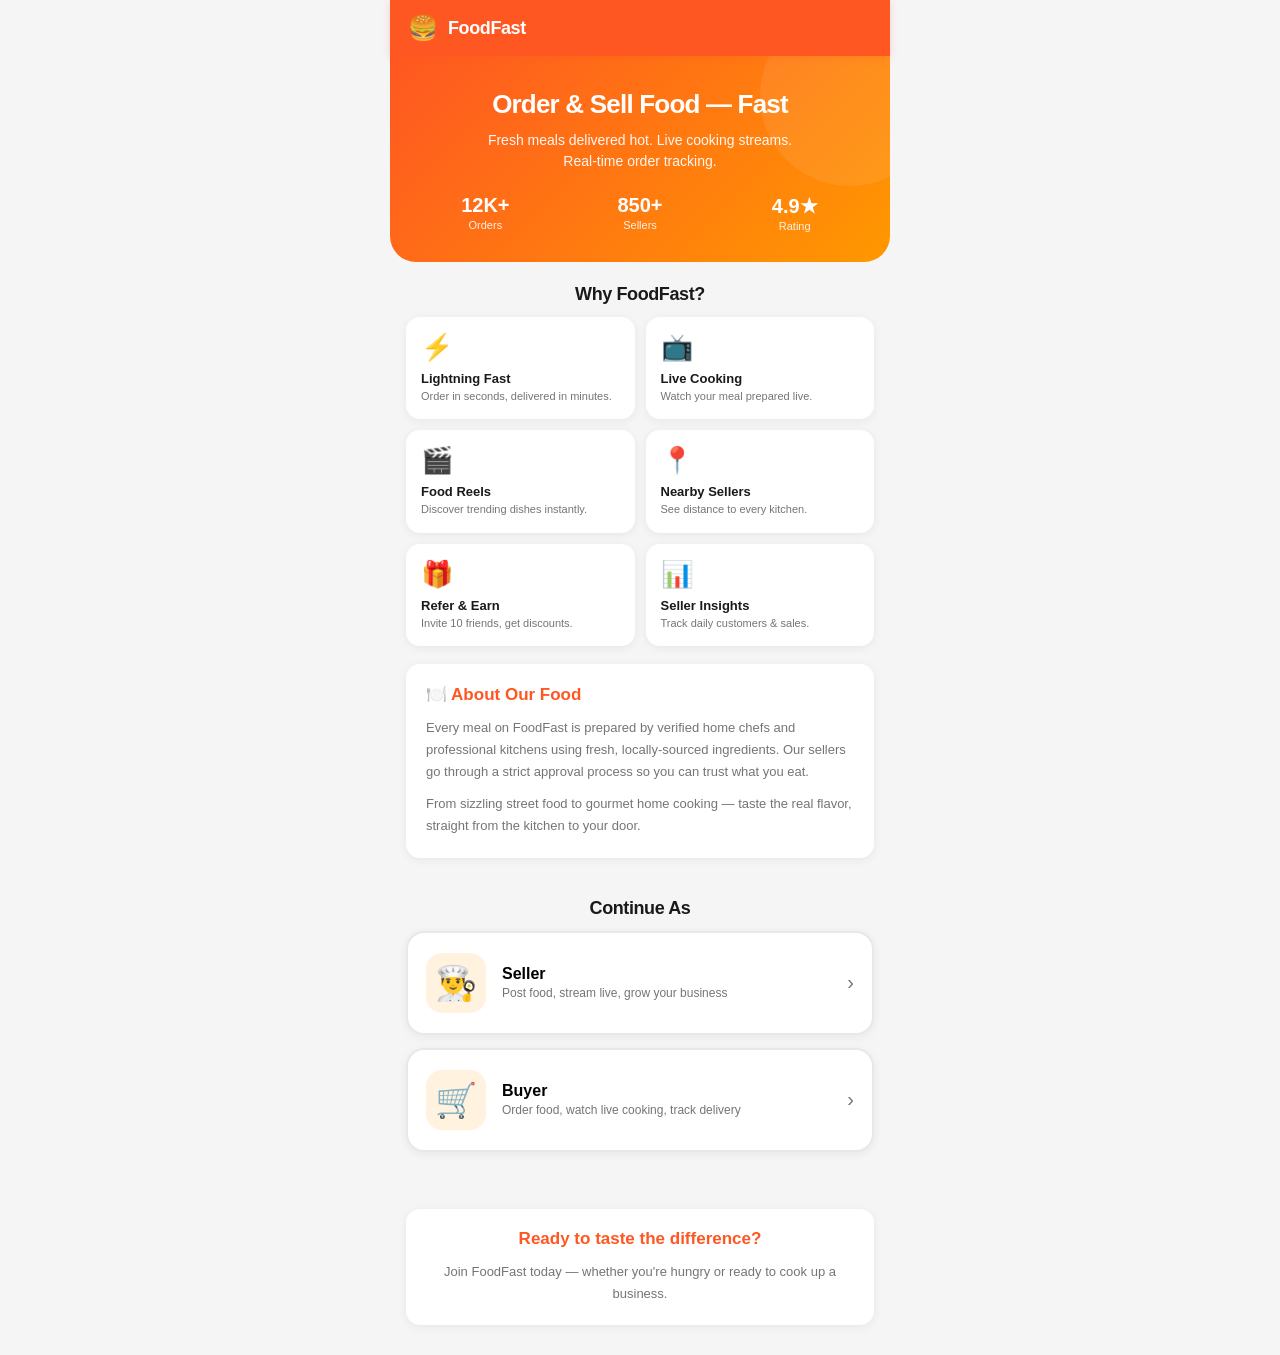
==== Jk.html @ 3c18ad65 "Jk.html" ====
<!DOCTYPE html>
<html lang="en">
<head>
<meta charset="UTF-8">
<meta name="viewport" content="width=device-width, initial-scale=1.0, maximum-scale=1.0, user-scalable=no">
<meta name="theme-color" content="#ff5722">
<title>FoodFast — Order & Sell Food Fast</title>
<style>
  /* ============ RESET & VARS ============ */
  * { margin: 0; padding: 0; box-sizing: border-box; -webkit-tap-highlight-color: transparent; }
  :root {
    --primary: #ff5722;
    --primary-dark: #e64a19;
    --primary-light: #fff3e0;
    --secondary: #ffc107;
    --bg: #f5f5f5;
    --card: #ffffff;
    --text: #1a1a1a;
    --text-light: #757575;
    --border: #e8e8e8;
    --success: #22c55e;
    --danger: #ef4444;
    --warn: #f59e0b;
    --info: #3b82f6;
    --shadow: 0 2px 10px rgba(0,0,0,0.06);
    --shadow-lg: 0 10px 30px rgba(0,0,0,0.12);
    --radius: 14px;
  }
  html, body {
    font-family: -apple-system, BlinkMacSystemFont, 'Segoe UI', Roboto, sans-serif;
    background: var(--bg); color: var(--text);
    min-height: 100vh; overflow-x: hidden;
    -webkit-font-smoothing: antialiased;
  }
  body { padding-bottom: 0; }
  button { font-family: inherit; cursor: pointer; }
  input, textarea, select { font-family: inherit; }
  img { max-width: 100%; display: block; }

  /* ============ APP SHELL ============ */
  .app {
    max-width: 500px; margin: 0 auto;
    min-height: 100vh; background: var(--bg);
    position: relative; padding-bottom: 84px;
  }
  .app.no-nav { padding-bottom: 0; }

  /* ============ HEADER ============ */
  .header {
    background: var(--primary); color: white;
    padding: 14px 18px;
    position: sticky; top: 0; z-index: 40;
    display: flex; align-items: center; justify-content: space-between;
    box-shadow: 0 2px 8px rgba(255,87,34,0.2);
  }
  .header .logo { display: flex; align-items: center; gap: 10px; }
  .header .logo-icon { font-size: 24px; }
  .header h1 { font-size: 18px; font-weight: 800; letter-spacing: -0.4px; }
  .header .hdr-btn {
    background: rgba(255,255,255,0.18); border: none; color: white;
    padding: 7px 13px; border-radius: 9px; font-size: 12px;
    font-weight: 700; cursor: pointer;
  }
  .header .hdr-btn:active { transform: scale(0.96); }
  .header .back-btn {
    background: rgba(255,255,255,0.18); border: none; color: white;
    width: 34px; height: 34px; border-radius: 9px; font-size: 18px;
    display: flex; align-items: center; justify-content: center;
  }

  /* ============ BOTTOM NAV ============ */
  .bottom-nav {
    position: fixed; bottom: 0; left: 50%; transform: translateX(-50%);
    width: 100%; max-width: 500px;
    background: white; display: flex;
    border-top: 1px solid var(--border);
    box-shadow: 0 -3px 14px rgba(0,0,0,0.05);
    z-index: 100;
    padding-bottom: env(safe-area-inset-bottom, 0);
  }
  .nav-btn {
    flex: 1; padding: 9px 2px 8px;
    background: none; border: none;
    display: flex; flex-direction: column; align-items: center; gap: 3px;
    color: var(--text-light); font-size: 10px; font-weight: 600;
    transition: color 0.2s;
    position: relative;
  }
  .nav-btn .nav-icon { font-size: 21px; transition: transform 0.2s; }
  .nav-btn.active { color: var(--primary); }
  .nav-btn.active .nav-icon { transform: translateY(-1px) scale(1.08); }
  .nav-btn .dot {
    position: absolute; top: 6px; right: 50%; transform: translateX(20px);
    width: 7px; height: 7px; background: var(--danger); border-radius: 50%;
    border: 1.5px solid white;
  }

  /* ============ LANDING ============ */
  .hero {
    background: linear-gradient(135deg, #ff5722 0%, #ff9800 100%);
    color: white; padding: 34px 22px 30px;
    text-align: center;
    border-radius: 0 0 26px 26px;
    position: relative; overflow: hidden;
  }
  .hero::before {
    content: ''; position: absolute; top: -50px; right: -50px;
    width: 180px; height: 180px; background: rgba(255,255,255,0.08);
    border-radius: 50%;
  }
  .hero h2 { font-size: 26px; font-weight: 800; margin-bottom: 10px; line-height: 1.15; letter-spacing: -0.8px; }
  .hero p { font-size: 14px; opacity: 0.95; line-height: 1.5; max-width: 340px; margin: 0 auto; }
  .hero .stats { display: flex; justify-content: space-around; margin-top: 22px; gap: 8px; }
  .hero .stat { flex: 1; }
  .hero .stat .num { font-size: 20px; font-weight: 800; }
  .hero .stat .label { font-size: 11px; opacity: 0.9; margin-top: 2px; }

  .section-head { padding: 22px 18px 12px; font-size: 18px; font-weight: 800; letter-spacing: -0.4px; }
  .section-head.center { text-align: center; }

  .features-grid {
    display: grid; grid-template-columns: 1fr 1fr;
    gap: 11px; padding: 0 16px;
  }
  .feature-card {
    background: var(--card); padding: 15px;
    border-radius: var(--radius); box-shadow: var(--shadow);
  }
  .feature-card .ico { font-size: 26px; margin-bottom: 8px; }
  .feature-card h4 { font-size: 13px; font-weight: 800; margin-bottom: 3px; }
  .feature-card p { font-size: 11px; color: var(--text-light); line-height: 1.4; }

  .about-box {
    background: white; margin: 18px 16px;
    padding: 20px; border-radius: var(--radius);
    box-shadow: var(--shadow);
  }
  .about-box h3 { color: var(--primary); font-size: 17px; margin-bottom: 12px; }
  .about-box p { font-size: 13px; color: var(--text-light); line-height: 1.7; margin-bottom: 10px; }
  .about-box p:last-child { margin-bottom: 0; }

  /* ============ ROLE CHOOSER ============ */
  .role-chooser { padding: 0 16px 26px; }
  .role-btn {
    width: 100%; padding: 20px 18px;
    background: white; border: 2px solid var(--border);
    border-radius: 18px; display: flex; align-items: center; gap: 16px;
    margin-bottom: 13px; cursor: pointer; text-align: left;
    transition: all 0.2s; box-shadow: var(--shadow);
  }
  .role-btn:active { transform: scale(0.98); }
  .role-btn:hover { border-color: var(--primary); }
  .role-btn .role-icon {
    font-size: 34px; width: 60px; height: 60px;
    background: var(--primary-light); border-radius: 16px;
    display: flex; align-items: center; justify-content: center;
    flex-shrink: 0;
  }
  .role-btn .role-text h4 { font-size: 16px; font-weight: 800; margin-bottom: 3px; }
  .role-btn .role-text p { font-size: 12px; color: var(--text-light); }
  .role-btn .arrow { margin-left: auto; color: var(--text-light); font-size: 20px; }

  /* ============ FORMS ============ */
  .form-page { padding: 22px 18px; }
  .form-page h2 { font-size: 22px; font-weight: 800; letter-spacing: -0.5px; margin-bottom: 6px; }
  .form-page .sub { font-size: 13px; color: var(--text-light); margin-bottom: 22px; }

  .field { margin-bottom: 15px; }
  .field label {
    display: block; font-size: 12px; font-weight: 700;
    margin-bottom: 6px; color: var(--text);
    text-transform: uppercase; letter-spacing: 0.3px;
  }
  .field input, .field textarea, .field select {
    width: 100%; padding: 13px 14px;
    border: 1.5px solid var(--border); border-radius: 11px;
    font-size: 14px; background: white; color: var(--text);
    transition: border 0.15s;
  }
  .field input:focus, .field textarea:focus, .field select:focus {
    outline: none; border-color: var(--primary);
  }
  .field textarea { resize: vertical; min-height: 82px; }
  .field small { font-size: 11px; color: var(--text-light); display: block; margin-top: 4px; }

  .btn {
    width: 100%; padding: 14px;
    background: var(--primary); color: white; border: none;
    border-radius: 12px; font-size: 15px; font-weight: 700;
    cursor: pointer; transition: background 0.15s, transform 0.05s;
    display: inline-flex; align-items: center; justify-content: center; gap: 7px;
  }
  .btn:active { transform: scale(0.98); }
  .btn:hover { background: var(--primary-dark); }
  .btn.secondary { background: white; color: var(--primary); border: 2px solid var(--primary); }
  .btn.ghost { background: transparent; color: var(--text-light); border: 1.5px solid var(--border); }
  .btn.danger { background: var(--danger); }
  .btn.success { background: var(--success); }
  .btn.warn { background: var(--warn); color: #1a1a1a; }
  .btn.small { padding: 8px 14px; font-size: 13px; width: auto; }
  .btn.full { width: 100%; }

  .switch-link { text-align: center; margin-top: 18px; font-size: 14px; color: var(--text-light); }
  .switch-link a { color: var(--primary); font-weight: 700; cursor: pointer; text-decoration: none; }

  /* ============ CONTENT AREA ============ */
  .content { padding: 16px; }
  .content.flush { padding: 0; }

  /* ============ CARDS ============ */
  .card {
    background: var(--card); border-radius: var(--radius);
    box-shadow: var(--shadow); margin-bottom: 14px;
    overflow: hidden;
  }
  .card img { width: 100%; max-height: 240px; object-fit: cover; }
  .card .body { padding: 14px; }
  .card h4 { font-size: 15px; font-weight: 700; margin-bottom: 4px; }
  .card .price { color: var(--primary); font-weight: 800; font-size: 16px; }
  .card .desc { font-size: 13px; color: var(--text-light); margin-top: 6px; line-height: 1.45; }
  .card .meta {
    font-size: 12px; color: var(--text-light);
    margin-top: 8px; display: flex; gap: 12px; flex-wrap: wrap;
  }
  .card .actions { display: flex; gap: 8px; margin-top: 12px; flex-wrap: wrap; }

  /* ============ EMPTY STATE ============ */
  .empty { text-align: center; padding: 52px 24px; color: var(--text-light); }
  .empty .ico { font-size: 52px; opacity: 0.35; margin-bottom: 12px; }
  .empty p { font-size: 14px; line-height: 1.5; }

  /* ============ SECTION TITLES ============ */
  .section-title {
    font-size: 15px; font-weight: 800; color: var(--text);
    margin: 20px 4px 12px; display: flex;
    justify-content: space-between; align-items: center;
  }
  .section-title:first-child { margin-top: 4px; }

  /* ============ BADGES ============ */
  .badge {
    display: inline-block; padding: 3px 9px;
    border-radius: 6px; font-size: 10px;
    font-weight: 800; text-transform: uppercase;
    letter-spacing: 0.4px;
  }
  .badge.pending { background: #fef3c7; color: #92400e; }
  .badge.preparing { background: #dbeafe; color: #1e40af; }
  .badge.delivering { background: #e0e7ff; color: #3730a3; }
  .badge.delivered { background: #d1fae5; color: #065f46; }
  .badge.cancelled { background: #fee2e2; color: #991b1b; }
  .badge.live { background: #ef4444; color: white; display: inline-flex; align-items: center; gap: 5px; }
  .badge.warn { background: #fef3c7; color: #92400e; }

  .live-dot {
    width: 6px; height: 6px; border-radius: 50%;
    background: white; animation: pulse 1.2s infinite;
  }
  @keyframes pulse { 0%,100% { opacity: 1; } 50% { opacity: 0.35; } }

  /* ============ STATS GRID (Dashboards) ============ */
  .stats-grid {
    display: grid; grid-template-columns: 1fr 1fr;
    gap: 11px; margin-bottom: 18px;
  }
  .stat-card {
    background: white; border-radius: var(--radius);
    padding: 15px; box-shadow: var(--shadow);
    position: relative; overflow: hidden;
  }
  .stat-card::before {
    content: ''; position: absolute; top: 0; left: 0; right: 0;
    height: 3px; background: var(--primary);
  }
  .stat-card.success::before { background: var(--success); }
  .stat-card.warn::before { background: var(--warn); }
  .stat-card.info::before { background: var(--info); }
  .stat-card .num { font-size: 22px; font-weight: 800; letter-spacing: -0.6px; }
  .stat-card .label { font-size: 11px; color: var(--text-light); margin-top: 3px; font-weight: 600; }

  /* ============ ACCOUNT ============ */
  .profile-head {
    text-align: center; padding: 24px 16px 18px;
    background: white; margin-bottom: 16px;
    border-radius: var(--radius); box-shadow: var(--shadow);
  }
  .avatar {
    width: 88px; height: 88px; border-radius: 50%;
    background: var(--primary); color: white;
    display: flex; align-items: center; justify-content: center;
    font-size: 34px; font-weight: 800;
    margin: 0 auto 12px; overflow: hidden;
    border: 4px solid white; box-shadow: var(--shadow-lg);
  }
  .avatar img { width: 100%; height: 100%; object-fit: cover; }
  .profile-head h3 { font-size: 18px; margin-bottom: 4px; }
  .profile-head p { font-size: 13px; color: var(--text-light); }

  .menu-list {
    background: white; border-radius: var(--radius);
    box-shadow: var(--shadow); overflow: hidden; margin-bottom: 14px;
  }
  .menu-item {
    display: flex; align-items: center; gap: 14px;
    padding: 15px 16px; cursor: pointer;
    border-bottom: 1px solid var(--border);
    transition: background 0.1s;
  }
  .menu-item:last-child { border-bottom: none; }
  .menu-item:active { background: var(--bg); }
  .menu-item .icon { font-size: 21px; width: 26px; text-align: center; }
  .menu-item .label { flex: 1; font-size: 14px; font-weight: 600; }
  .menu-item .sub { font-size: 11px; color: var(--text-light); margin-top: 2px; font-weight: 400; }
  .menu-item .arrow { color: var(--text-light); font-size: 18px; }

  /* ============ MODAL ============ */
  .modal-bg {
    position: fixed; inset: 0; background: rgba(0,0,0,0.5);
    display: none; align-items: flex-end; justify-content: center;
    z-index: 500; padding: 0;
  }
  .modal-bg.open { display: flex; }
  .modal {
    background: white; width: 100%; max-width: 500px;
    border-radius: 22px 22px 0 0;
    padding: 20px 18px calc(20px + env(safe-area-inset-bottom, 0));
    max-height: 90vh; overflow-y: auto;
    animation: slideUp 0.25s cubic-bezier(0.2, 0.9, 0.3, 1);
  }
  @keyframes slideUp { from { transform: translateY(100%); } to { transform: translateY(0); } }
  .modal-head {
    display: flex; justify-content: space-between; align-items: center;
    margin-bottom: 16px; position: sticky; top: -20px;
    background: white; padding: 10px 0; z-index: 2;
  }
  .modal-head h3 { font-size: 17px; font-weight: 800; }
  .modal-close {
    background: var(--bg); border: none; color: var(--text-light);
    width: 34px; height: 34px; border-radius: 50%; font-size: 20px;
    display: flex; align-items: center; justify-content: center;
    line-height: 1;
  }

  /* ============ TOAST ============ */
  .toast {
    position: fixed; bottom: 100px; left: 50%;
    transform: translate(-50%, 100px);
    background: #1a1a1a; color: white;
    padding: 12px 20px; border-radius: 11px;
    font-size: 14px; font-weight: 600; z-index: 9999;
    opacity: 0; transition: all 0.3s cubic-bezier(0.2, 0.9, 0.3, 1);
    pointer-events: none; max-width: 90vw; text-align: center;
    box-shadow: var(--shadow-lg);
  }
  .toast.show { transform: translate(-50%, 0); opacity: 1; }
  .toast.success { background: var(--success); }
  .toast.danger { background: var(--danger); }
  .toast.warn { background: var(--warn); color: #1a1a1a; }

  /* ============ LIVE STREAM BOX ============ */
  .stream-box {
    background: #111; color: white;
    border-radius: var(--radius); overflow: hidden;
    aspect-ratio: 16 / 9;
    display: flex; align-items: center; justify-content: center;
    position: relative; margin-bottom: 14px;
  }
  .stream-box .live-tag { position: absolute; top: 12px; left: 12px; }
  .stream-box .placeholder { text-align: center; padding: 20px; }
  .stream-box .placeholder .ico { font-size: 42px; margin-bottom: 8px; opacity: 0.7; }
  .stream-box .placeholder p { font-size: 14px; opacity: 0.9; }

  /* ============ VIDEO ============ */
  .video-box {
    width: 100%; max-height: 320px; background: #000;
    border-radius: 10px; display: block;
  }

  /* ============ PROGRESS BAR ============ */
  .progress-labels {
    display: flex; justify-content: space-between;
    font-size: 10px; color: var(--text-light);
    margin-bottom: 6px; font-weight: 600;
  }
  .progress-track {
    height: 8px; background: var(--border);
    border-radius: 4px; overflow: hidden;
  }
  .progress-fill {
    height: 100%; background: var(--primary);
    transition: width 0.4s; border-radius: 4px;
  }

  /* ============ TAB FILTERS ============ */
  .tabs {
    display: flex; gap: 6px; padding: 0 4px 12px;
    overflow-x: auto; scrollbar-width: none;
  }
  .tabs::-webkit-scrollbar { display: none; }
  .tab {
    padding: 8px 14px; border-radius: 20px;
    background: white; border: 1.5px solid var(--border);
    font-size: 13px; font-weight: 700; white-space: nowrap;
    color: var(--text-light); cursor: pointer; flex-shrink: 0;
  }
  .tab.active { background: var(--primary); color: white; border-color: var(--primary); }

  /* ============ BANNER ============ */
  .banner {
    padding: 12px 16px; border-radius: 10px;
    font-size: 13px; margin-bottom: 14px;
    display: flex; gap: 10px; align-items: flex-start;
  }
  .banner.warn { background: #fef3c7; color: #92400e; }
  .banner.danger { background: #fee2e2; color: #991b1b; }
  .banner.info { background: #dbeafe; color: #1e40af; }

  /* ============ SMALL HELPERS ============ */
  .row { display: flex; gap: 10px; }
  .row > * { flex: 1; }
  .muted { color: var(--text-light); }
  .text-sm { font-size: 12px; }
  .mt-1 { margin-top: 8px; }
  .mt-2 { margin-top: 16px; }
  .mb-2 { margin-bottom: 16px; }
  .divider { height: 1px; background: var(--border); margin: 16px 0; }
  .hidden { display: none !important; }

  /* ============ SELLER PENDING ============ */
  .pending-box {
    background: white; border-radius: var(--radius);
    padding: 26px 20px; text-align: center;
    box-shadow: var(--shadow);
  }
  .pending-box .big-ico { font-size: 64px; margin-bottom: 12px; }
  .pending-box h3 { font-size: 19px; margin-bottom: 10px; }
  .pending-box p { font-size: 14px; color: var(--text-light); line-height: 1.6; margin-bottom: 16px; }
  .pending-info {
    text-align: left; background: var(--bg);
    padding: 14px; border-radius: 10px;
    font-size: 13px; line-height: 1.9;
  }
  .pending-info b { color: var(--text); }

  /* ============ DISTANCE PILL ============ */
  .distance-pill {
    display: inline-flex; align-items: center; gap: 4px;
    background: var(--primary-light); color: var(--primary);
    padding: 3px 9px; border-radius: 8px;
    font-size: 11px; font-weight: 700;
  }

  /* ============ REFERRAL BOX ============ */
  .referral-code {
    font-size: 26px; font-weight: 800;
    letter-spacing: 3px; background: var(--primary-light);
    color: var(--primary); padding: 14px;
    border-radius: 12px; margin: 14px 0;
    text-align: center;
  }
  .referral-track {
    height: 8px; background: var(--border);
    border-radius: 4px; overflow: hidden; margin-top: 8px;
  }
  .referral-fill {
    height: 100%; background: var(--primary);
    transition: width 0.4s; border-radius: 4px;
  }

  /* ============ MEDIA QUERIES ============ */
  @media (max-width: 380px) {
    .features-grid { grid-template-columns: 1fr; }
    .hero h2 { font-size: 22px; }
  }
</style>
</head>
<body>
<div id="root"></div>
<div class="toast" id="toast"></div>

<script>
/* ============================================================
   FoodFast — Customer (Buyer) & Seller App
   Shares localStorage with admin.html (foodfast_db_v1)
   ============================================================ */

const DB_KEY = 'foodfast_db_v1';
const ADMIN_KEY = 'foodfast_admin_v1';

/* ---------- Storage ---------- */
const DB = {
  data: null,
  load() {
    try { this.data = JSON.parse(localStorage.getItem(DB_KEY)) || null; } catch(e) { this.data = null; }
    if (!this.data) {
      this.data = { users: [], posts: [], reels: [], streams: [], orders: [], session: null };
    }
    ['users','posts','reels','streams','orders'].forEach(k => { if (!Array.isArray(this.data[k])) this.data[k] = []; });
    return this.data;
  },
  save() { localStorage.setItem(DB_KEY, JSON.stringify(this.data)); },
  uid() { return Date.now().toString(36) + Math.random().toString(36).slice(2,8); }
};

const AdminStore = {
  data: null,
  load() {
    try { this.data = JSON.parse(localStorage.getItem(ADMIN_KEY)) || null; } catch(e) { this.data = null; }
    if (!this.data) this.data = { messages: [], warnings: [], blockedUsers: [], moderationLog: [] };
    ['messages','warnings','blockedUsers','moderationLog'].forEach(k => { if (!Array.isArray(this.data[k])) this.data[k] = []; });
    return this.data;
  },
  save() { localStorage.setItem(ADMIN_KEY, JSON.stringify(this.data)); }
};

DB.load();
AdminStore.load();

/* ---------- Helpers ---------- */
const $ = (s, el=document) => el.querySelector(s);
const $$ = (s, el=document) => [...el.querySelectorAll(s)];
const esc = (s) => String(s ?? '').replace(/[&<>"']/g, c => ({'&':'&amp;','<':'&lt;','>':'&gt;','"':'&quot;',"'":'&#39;'}[c]));

function toast(msg, type='') {
  const t = $('#toast');
  t.textContent = msg;
  t.className = 'toast show ' + type;
  clearTimeout(t._t);
  t._t = setTimeout(() => t.classList.remove('show'), 2400);
}

function genReferralCode(name='') {
  const base = (name || 'USER').replace(/[^a-zA-Z]/g,'').slice(0,4).toUpperCase() || 'USER';
  return base + Math.random().toString(36).slice(2,6).toUpperCase();
}

// Haversine distance (km)
function distanceKm(lat1, lng1, lat2, lng2) {
  const R = 6371;
  const dLat = (lat2-lat1) * Math.PI / 180;
  const dLng = (lng2-lng1) * Math.PI / 180;
  const a = Math.sin(dLat/2)**2 +
            Math.cos(lat1*Math.PI/180) * Math.cos(lat2*Math.PI/180) *
            Math.sin(dLng/2)**2;
  return R * 2 * Math.atan2(Math.sqrt(a), Math.sqrt(1-a));
}

function getCurrentUser() {
  if (!DB.data.session) return null;
  return DB.data.users.find(u => u.id === DB.data.session.userId) || null;
}
function userById(id) { return DB.data.users.find(u => u.id === id); }
function isUserBlocked(userId) { return AdminStore.data.blockedUsers.some(b => b.userId === userId); }
function getUserWarnings(userId) { return AdminStore.data.warnings.filter(w => w.userId === userId); }
function getUserMessages(userId) {
  return AdminStore.data.messages.filter(m => m.fromUserId === userId || (m.fromUserId === 'ADMIN' && m.toUserId === userId));
}

/* ---------- App State ---------- */
const state = {
  view: 'landing',
  authRole: null,     // 'buyer' | 'seller'
  authMode: 'login',  // 'login' | 'signup'
  sellerTab: 'home',
  buyerTab: 'home',
  orderFilter: 'all',
  msgFilter: 'all',
  _locDraft: { lat: null, lng: null }
};

/* ---------- Router ---------- */
function go(view, patch = {}) {
  state.view = view;
  Object.assign(state, patch);
  window.scrollTo(0, 0);
  render();
}

/* ---------- Render ---------- */
function render() {
  const root = $('#root');
  const blocked = DB.data.session ? isUserBlocked(DB.data.session.userId) : false;

  if (blocked) { root.innerHTML = renderBlockedScreen(); return; }

  switch (state.view) {
    case 'landing':    root.innerHTML = renderLanding(); break;
    case 'auth':       root.innerHTML = renderAuth(); break;
    case 'sellerApp':  root.innerHTML = renderSellerApp(); break;
    case 'buyerApp':   root.innerHTML = renderBuyerApp(); break;
    default:           root.innerHTML = renderLanding();
  }
}

/* ============================================================
   BLOCKED SCREEN
   ============================================================ */
function renderBlockedScreen() {
  const me = getCurrentUser();
  const block = AdminStore.data.blockedUsers.find(b => b.userId === me?.id);
  return `
    <div class="app no-nav">
      <div class="header">
        <div class="logo"><span class="logo-icon">🚫</span><h1>Account Blocked</h1></div>
      </div>
      <div class="content">
        <div class="pending-box">
          <div class="big-ico">🚫</div>
          <h3>Your account has been blocked</h3>
          <p>An administrator has restricted access to your FoodFast account.</p>
          <div class="pending-info">
            <b>Reason:</b> ${esc(block?.reason || 'Policy violation')}<br>
            <b>Date:</b> ${new Date(block?.blockedAt || Date.now()).toLocaleString()}
          </div>
          <p class="mt-2" style="font-size:13px;">If you believe this is a mistake, please contact support via email.</p>
          <button class="btn ghost mt-2" onclick="logout()">Sign Out</button>
        </div>
      </div>
    </div>`;
}

/* ============================================================
   LANDING
   ============================================================ */
function renderLanding() {
  return `
  <div class="app no-nav">
    <div class="header">
      <div class="logo"><span class="logo-icon">🍔</span><h1>FoodFast</h1></div>
    </div>

    <div class="hero">
      <h2>Order & Sell Food — Fast</h2>
      <p>Fresh meals delivered hot. Live cooking streams. Real-time order tracking.</p>
      <div class="stats">
        <div class="stat"><div class="num">12K+</div><div class="label">Orders</div></div>
        <div class="stat"><div class="num">850+</div><div class="label">Sellers</div></div>
        <div class="stat"><div class="num">4.9★</div><div class="label">Rating</div></div>
      </div>
    </div>

    <div class="section-head center">Why FoodFast?</div>
    <div class="features-grid">
      <div class="feature-card"><div class="ico">⚡</div><h4>Lightning Fast</h4><p>Order in seconds, delivered in minutes.</p></div>
      <div class="feature-card"><div class="ico">📺</div><h4>Live Cooking</h4><p>Watch your meal prepared live.</p></div>
      <div class="feature-card"><div class="ico">🎬</div><h4>Food Reels</h4><p>Discover trending dishes instantly.</p></div>
      <div class="feature-card"><div class="ico">📍</div><h4>Nearby Sellers</h4><p>See distance to every kitchen.</p></div>
      <div class="feature-card"><div class="ico">🎁</div><h4>Refer & Earn</h4><p>Invite 10 friends, get discounts.</p></div>
      <div class="feature-card"><div class="ico">📊</div><h4>Seller Insights</h4><p>Track daily customers & sales.</p></div>
    </div>

    <div class="about-box">
      <h3>🍽️ About Our Food</h3>
      <p>Every meal on FoodFast is prepared by verified home chefs and professional kitchens using fresh, locally-sourced ingredients. Our sellers go through a strict approval process so you can trust what you eat.</p>
      <p>From sizzling street food to gourmet home cooking — taste the real flavor, straight from the kitchen to your door.</p>
    </div>

    <div class="section-head center">Continue As</div>
    <div class="role-chooser">
      <button class="role-btn" onclick="go('auth', {authRole:'seller', authMode:'login'})">
        <div class="role-icon">👨‍🍳</div>
        <div class="role-text">
          <h4>Seller</h4>
          <p>Post food, stream live, grow your business</p>
        </div>
        <span class="arrow">›</span>
      </button>
      <button class="role-btn" onclick="go('auth', {authRole:'buyer', authMode:'login'})">
        <div class="role-icon">🛒</div>
        <div class="role-text">
          <h4>Buyer</h4>
          <p>Order food, watch live cooking, track delivery</p>
        </div>
        <span class="arrow">›</span>
      </button>
    </div>

    <div class="about-box" style="margin-bottom:30px;">
      <h3 style="text-align:center;">Ready to taste the difference?</h3>
      <p style="text-align:center;">Join FoodFast today — whether you're hungry or ready to cook up a business.</p>
    </div>
  </div>`;
}

/* ============================================================
   AUTH (Login / Signup)
   ============================================================ */
function renderAuth() {
  const isSeller = state.authRole === 'seller';
  const isSignup = state.authMode === 'signup';
  return `
  <div class="app no-nav">
    <div class="header">
      <button class="back-btn" onclick="go('landing')">←</button>
      <h1>${isSeller ? '👨‍🍳 Seller' : '🛒 Buyer'}</h1>
      <span style="width:34px;"></span>
    </div>
    <div class="form-page">
      <h2>${isSignup ? 'Create Account' : 'Welcome Back'}</h2>
      <p class="sub">${isSignup ? `Sign up as a ${isSeller ? 'seller' : 'buyer'} to continue` : `Log in to your ${isSeller ? 'seller' : 'buyer'} account`}</p>

      <form id="authForm" onsubmit="handleAuth(event)">
        ${isSignup ? `
          <div class="field"><label>Full Name</label><input required name="name" placeholder="e.g. Joames Londu" autocomplete="name"></div>
          <div class="field"><label>Email</label><input required type="email" name="email" placeholder="you@example.com" autocomplete="email"></div>
          <div class="field"><label>Phone</label><input required name="phone" placeholder="+255 7XX XXX XXX" autocomplete="tel"></div>
          <div class="field"><label>Address</label><input required name="address" placeholder="Street, City"></div>
          ${isSeller ? `
            <div class="field"><label>Business Name</label><input required name="businessName" placeholder="e.g. Mama's Kitchen"></div>
            <div class="field"><label>Business Type</label>
              <select name="businessType">
                <option>Home Kitchen</option>
                <option>Restaurant</option>
                <option>Food Truck</option>
                <option>Bakery</option>
                <option>Catering</option>
              </select>
            </div>
            <div class="field"><label>Short Bio</label><textarea name="bio" placeholder="Tell buyers about your food..."></textarea></div>
          ` : ''}
          <div class="field">
            <label>Password</label>
            <input required type="password" name="password" minlength="4" placeholder="At least 4 characters" autocomplete="new-password">
          </div>
          <div class="field">
            <label>Your Location</label>
            <button type="button" class="btn secondary small full" onclick="detectLocation()">📍 Use My Current Location</button>
            <input type="hidden" name="lat" id="latField">
            <input type="hidden" name="lng" id="lngField">
            <small id="locStatus">Tap to allow location access (optional — buyers use this to see distance).</small>
          </div>
          <div class="field">
            <label>Referral Code (optional)</label>
            <input name="referral" placeholder="Enter a friend's code" autocomplete="off">
          </div>
        ` : `
          <div class="field"><label>Email</label><input required type="email" name="email" placeholder="you@example.com" autocomplete="email"></div>
          <div class="field"><label>Password</label><input required type="password" name="password" placeholder="Your password" autocomplete="current-password"></div>
        `}
        <button type="submit" class="btn full">${isSignup ? 'Create Account' : 'Log In'}</button>
      </form>

      <div class="switch-link">
        ${isSignup ? 'Already have an account?' : "Don't have an account?"}
        <a onclick="go('auth', {authRole:'${state.authRole}', authMode:'${isSignup ? 'login' : 'signup'}'})">
          ${isSignup ? 'Log in' : 'Sign up'}
        </a>
      </div>
    </div>
  </div>`;
}

function detectLocation() {
  if (!navigator.geolocation) { toast('Geolocation not supported', 'warn'); return; }
  toast('Detecting location...');
  navigator.geolocation.getCurrentPosition(
    pos => {
      $('#latField').value = pos.coords.latitude.toFixed(6);
      $('#lngField').value = pos.coords.longitude.toFixed(6);
      $('#locStatus').textContent = `✓ Location set (${pos.coords.latitude.toFixed(4)}, ${pos.coords.longitude.toFixed(4)})`;
      toast('Location captured ✓', 'success');
    },
    err => toast('Could not get location: ' + err.message, 'danger'),
    { enableHighAccuracy: true, timeout: 10000 }
  );
}

function handleAuth(e) {
  e.preventDefault();
  const fd = new FormData(e.target);
  const isSeller = state.authRole === 'seller';
  const isSignup = state.authMode === 'signup';

  if (isSignup) {
    const email = (fd.get('email') || '').trim().toLowerCase();
    if (DB.data.users.some(u => u.email.toLowerCase() === email)) {
      toast('Email already registered', 'warn'); return;
    }
    const user = {
      id: DB.uid(),
      role: state.authRole,
      name: fd.get('name').trim(),
      email,
      phone: fd.get('phone').trim(),
      address: fd.get('address').trim(),
      password: fd.get('password'),
      lat: parseFloat(fd.get('lat')) || null,
      lng: parseFloat(fd.get('lng')) || null,
      avatar: null,
      referralCode: genReferralCode(fd.get('name')),
      referredBy: (fd.get('referral') || '').trim().toUpperCase() || null,
      invited: [],
      discount: 0,
      approved: isSeller ? false : true,
      businessName: isSeller ? fd.get('businessName').trim() : null,
      businessType: isSeller ? fd.get('businessType') : null,
      bio: isSeller ? (fd.get('bio') || '').trim() : null,
      createdAt: Date.now()
    };
    DB.data.users.push(user);

    // Apply referral credit to inviter
    if (user.referredBy) {
      const inviter = DB.data.users.find(u => u.referralCode === user.referredBy);
      if (inviter) {
        inviter.invited = inviter.invited || [];
        inviter.invited.push(user.id);
        if (inviter.invited.length >= 10) inviter.discount = 10;
      }
    }

    DB.data.session = { userId: user.id, role: user.role };
    DB.save();

    if (isSeller) {
      toast('Account created! Awaiting admin approval.', 'warn');
      go('sellerApp');
    } else {
      toast('Welcome to FoodFast! 🎉', 'success');
      go('buyerApp');
    }
  } else {
    const email = (fd.get('email') || '').trim().toLowerCase();
    const pwd = fd.get('password');
    const user = DB.data.users.find(u =>
      u.email.toLowerCase() === email && u.password === pwd && u.role === state.authRole
    );
    if (!user) { toast('Invalid credentials', 'danger'); return; }
    DB.data.session = { userId: user.id, role: user.role };
    DB.save();
    toast(`Welcome back, ${user.name.split(' ')[0]}!`, 'success');
    go(user.role === 'seller' ? 'sellerApp' : 'buyerApp');
  }
}

function logout() {
  DB.data.session = null; DB.save();
  state.sellerTab = 'home';
  state.buyerTab = 'home';
  go('landing');
}

/* ============================================================
   SELLER APP
   ============================================================ */
function renderSellerApp() {
  const me = getCurrentUser();
  if (!me || me.role !== 'seller') { go('landing'); return ''; }

  if (!me.approved) return renderSellerPending(me);

  const tab = state.sellerTab || 'home';
  let content = '';
  if (tab === 'home')    content = sellerHome(me);
  if (tab === 'post')    content = sellerPost();
  if (tab === 'live')    content = sellerLive(me);
  if (tab === 'reels')   content = sellerReels(me);
  if (tab === 'account') content = sellerAccount(me);

  const warnings = getUserWarnings(me.id);
  const warnBanner = warnings.length ? `
    <div class="banner warn">
      ⚠️ <div><b>You have ${warnings.length} warning(s) from admin.</b> Please review your content to avoid being blocked.</div>
    </div>` : '';

  return `
  <div class="app">
    <div class="header">
      <div class="logo"><span class="logo-icon">👨‍🍳</span><h1>${esc((me.businessName || me.name).slice(0,18))}</h1></div>
      <button class="hdr-btn" onclick="logout()">Logout</button>
    </div>
    <div class="content">
      ${warnBanner}
      ${content}
    </div>
    ${renderSellerNav(tab)}
  </div>`;
}

function renderSellerPending(me) {
  return `
  <div class="app no-nav">
    <div class="header">
      <div class="logo"><span class="logo-icon">⏳</span><h1>Approval Pending</h1></div>
      <button class="hdr-btn" onclick="logout()">Logout</button>
    </div>
    <div class="content">
      <div class="pending-box">
        <div class="big-ico">⏳</div>
        <h3>Your account is under review</h3>
        <p>Thanks <b>${esc(me.name)}</b>! Our admin is reviewing your business details. You'll be able to start selling once approved.</p>
        <div class="pending-info">
          <b>Business:</b> ${esc(me.businessName || '-')}<br>
          <b>Type:</b> ${esc(me.businessType || '-')}<br>
          <b>Email:</b> ${esc(me.email)}<br>
          <b>Phone:</b> ${esc(me.phone)}<br>
          <b>Address:</b> ${esc(me.address)}
        </div>
        <button class="btn secondary full mt-2" onclick="refreshApproval()">🔄 Check Approval Status</button>
      </div>
    </div>
  </div>`;
}

function refreshApproval() {
  DB.load();
  const me = getCurrentUser();
  if (me && me.approved) { toast('Approved! 🎉', 'success'); render(); }
  else toast('Still pending admin approval...', 'warn');
}

function renderSellerNav(active) {
  const items = [
    { id: 'home',    icon: '🏠', label: 'Home' },
    { id: 'post',    icon: '➕', label: 'Post' },
    { id: 'live',    icon: '📺', label: 'Live' },
    { id: 'reels',   icon: '🎬', label: 'Reels' },
    { id: 'account', icon: '👤', label: 'Account' }
  ];
  return `
    <div class="bottom-nav">
      ${items.map(i => `
        <button class="nav-btn ${active===i.id?'active':''}" onclick="state.sellerTab='${i.id}';render()">
          <span class="nav-icon">${i.icon}</span>
          <span>${i.label}</span>
        </button>
      `).join('')}
    </div>`;
}

function sellerHome(me) {
  const myPosts = DB.data.posts.filter(p => p.sellerId === me.id).sort((a,b)=>b.createdAt-a.createdAt);
  const myOrders = DB.data.orders.filter(o => o.sellerId === me.id);
  const todayStart = new Date().setHours(0,0,0,0);
  const todayCustomers = new Set(myOrders.filter(o => o.createdAt >= todayStart).map(o => o.buyerId)).size;
  const revenue = myOrders.filter(o => o.status === 'delivered').reduce((s,o) => s + o.total, 0);
  const pending = myOrders.filter(o => o.status === 'pending').length;

  return `
    <div class="stats-grid">
      <div class="stat-card"><div class="num">${myOrders.length}</div><div class="label">Total Orders</div></div>
      <div class="stat-card info"><div class="num">${todayCustomers}</div><div class="label">Today's Customers</div></div>
      <div class="stat-card success"><div class="num">$${revenue.toFixed(0)}</div><div class="label">Revenue (delivered)</div></div>
      <div class="stat-card warn"><div class="num">${pending}</div><div class="label">Pending Orders</div></div>
    </div>

    <div class="section-title">
      <span>Your Posts (${myPosts.length})</span>
      <button class="btn small" onclick="state.sellerTab='post';render()">➕ Add New</button>
    </div>

    ${myPosts.length ? myPosts.map(p => `
      <div class="card">
        ${p.image ? `<img src="${p.image}" alt="${esc(p.title)}">` : ''}
        <div class="body">
          <h4>${esc(p.title)}</h4>
          <div class="price">$${p.price.toFixed(2)}</div>
          <div class="desc">${esc(p.desc)}</div>
          <div class="meta"><span>📅 ${new Date(p.createdAt).toLocaleDateString()}</span></div>
          <div class="actions">
            <button class="btn small danger" onclick="deletePost('${p.id}')">Delete</button>
          </div>
        </div>
      </div>
    `).join('') : `
      <div class="empty">
        <div class="ico">🍽️</div>
        <p>No posts yet.<br>Tap "+ Add New" to publish your first dish.</p>
      </div>`}
  `;
}

function sellerPost() {
  return `
    <h2 style="font-size:20px;font-weight:800;margin-bottom:6px;">➕ Post New Order</h2>
    <p class="muted text-sm" style="margin-bottom:18px;">Add a dish so buyers can order it.</p>

    <form id="postForm" onsubmit="handlePost(event)">
      <div class="field"><label>Dish Name</label><input required name="title" placeholder="e.g. Grilled Chicken & Rice"></div>
      <div class="field"><label>Price ($)</label><input required type="number" step="0.01" min="0" name="price" placeholder="12.50"></div>
      <div class="field"><label>Description</label><textarea required name="desc" placeholder="Describe the dish, ingredients, portions..."></textarea></div>
      <div class="field">
        <label>Picture of the Food</label>
        <input type="file" accept="image/*" name="image" onchange="previewImage(event)">
      </div>
      <div id="imgPreview"></div>
      <button type="submit" class="btn full">Publish Post</button>
    </form>
  `;
}

function previewImage(e) {
  const file = e.target.files[0];
  if (!file) return;
  const reader = new FileReader();
  reader.onload = ev => {
    $('#imgPreview').innerHTML = `<img src="${ev.target.result}" style="width:100%;border-radius:12px;margin-bottom:14px;max-height:280px;object-fit:cover;">`;
    $('#imgPreview').dataset.data = ev.target.result;
  };
  reader.readAsDataURL(file);
}

function handlePost(e) {
  e.preventDefault();
  const me = getCurrentUser();
  const fd = new FormData(e.target);
  const imageData = $('#imgPreview')?.dataset.data || null;
  DB.data.posts.push({
    id: DB.uid(),
    sellerId: me.id,
    title: fd.get('title').trim(),
    desc: fd.get('desc').trim(),
    price: parseFloat(fd.get('price')),
    image: imageData,
    createdAt: Date.now()
  });
  DB.save();
  toast('Post published ✓', 'success');
  state.sellerTab = 'home';
  render();
}

function deletePost(id) {
  if (!confirm('Delete this post?')) return;
  DB.data.posts = DB.data.posts.filter(p => p.id !== id);
  DB.save();
  toast('Deleted', 'success');
  render();
}

function sellerLive(me) {
  const myStream = DB.data.streams.find(s => s.sellerId === me.id && s.active);
  const others = DB.data.streams.filter(s => s.active && s.sellerId !== me.id);

  return `
    <h2 style="font-size:20px;font-weight:800;margin-bottom:6px;">📺 Live Streaming</h2>
    <p class="muted text-sm" style="margin-bottom:18px;">Show buyers your cooking live to build trust.</p>

    ${myStream ? `
      <div class="stream-box">
        <span class="live-tag badge live"><span class="live-dot"></span>LIVE</span>
        <div class="placeholder">
          <div class="ico">📡</div>
          <p><b>${esc(myStream.title)}</b></p>
          <p style="font-size:12px;opacity:0.7;margin-top:6px;">Broadcasting to buyers now</p>
        </div>
      </div>
      <button class="btn danger full" onclick="endStream('${myStream.id}')">⏹ End Stream</button>
    ` : `
      <div class="card"><div class="body">
        <h4 style="margin-bottom:8px;">Start a Live Stream</h4>
        <p class="muted text-sm" style="margin-bottom:14px;">Go live to attract hungry buyers.</p>
        <form onsubmit="startStream(event)">
          <div class="field"><label>Stream Title</label><input required name="title" placeholder="e.g. Cooking Fresh Pilau Live 🔥"></div>
          <button type="submit" class="btn full">🔴 Go Live</button>
        </form>
      </div></div>
    `}

    ${others.length ? `
      <div class="section-title">Other Sellers Live</div>
      ${others.map(s => {
        const seller = userById(s.sellerId);
        return `<div class="card"><div class="body">
          <span class="badge live"><span class="live-dot"></span>LIVE</span>
          <h4 style="margin-top:8px;">${esc(s.title)}</h4>
          <div class="meta">by ${esc(seller?.businessName || seller?.name || 'Seller')}</div>
        </div></div>`;
      }).join('')}
    ` : ''}
  `;
}

function startStream(e) {
  e.preventDefault();
  const me = getCurrentUser();
  const fd = new FormData(e.target);
  DB.data.streams.forEach(s => { if (s.sellerId === me.id) s.active = false; });
  DB.data.streams.push({
    id: DB.uid(),
    sellerId: me.id,
    title: fd.get('title').trim(),
    startedAt: Date.now(),
    active: true
  });
  DB.save();
  toast('You are LIVE 🔴', 'success');
  render();
}

function endStream(id) {
  const s = DB.data.streams.find(x => x.id === id);
  if (s) { s.active = false; s.endedAt = Date.now(); }
  DB.save();
  toast('Stream ended', 'success');
  render();
}

function sellerReels(me) {
  const myReels = DB.data.reels.filter(r => r.sellerId === me.id).sort((a,b)=>b.createdAt-a.createdAt);
  const otherReels = DB.data.reels.filter(r => r.sellerId !== me.id).sort((a,b)=>b.createdAt-a.createdAt).slice(0, 10);

  return `
    <h2 style="font-size:20px;font-weight:800;margin-bottom:6px;">🎬 Food Reels</h2>
    <p class="muted text-sm" style="margin-bottom:18px;">Upload short cooking videos to attract buyers.</p>

    <div class="card"><div class="body">
      <h4 style="margin-bottom:10px;">Post a Reel</h4>
      <form onsubmit="handleReel(event)">
        <div class="field"><label>Reel Title</label><input required name="title" placeholder="e.g. Sizzling Beef Stir-Fry"></div>
        <div class="field">
          <label>Video File</label>
          <input required type="file" accept="video/*" name="video" onchange="previewVideo(event)">
        </div>
        <div id="vidPreview"></div>
        <button type="submit" class="btn full">Upload Reel</button>
      </form>
    </div></div>

    <div class="section-title">My Reels (${myReels.length})</div>
    ${myReels.length ? myReels.map(r => `
      <div class="card">
        ${r.video ? `<video class="video-box" src="${r.video}" controls muted playsinline></video>` : ''}
        <div class="body">
          <h4>${esc(r.title)}</h4>
          <div class="meta">
            <span>📅 ${new Date(r.createdAt).toLocaleString()}</span>
            ${r.moderation === 'flagged' ? '<span class="badge warn">🚩 Flagged by admin</span>' : ''}
          </div>
          <div class="actions">
            <button class="btn small danger" onclick="deleteReel('${r.id}')">Delete</button>
          </div>
        </div>
      </div>
    `).join('') : `<div class="empty"><div class="ico">🎬</div><p>No reels yet. Upload a cooking video!</p></div>`}

    ${otherReels.length ? `
      <div class="section-title">From Other Sellers</div>
      ${otherReels.map(r => {
        const s = userById(r.sellerId);
        return `<div class="card">
          ${r.video ? `<video class="video-box" src="${r.video}" controls muted playsinline></video>` : ''}
          <div class="body">
            <h4>${esc(r.title)}</h4>
            <div class="meta">by ${esc(s?.businessName || s?.name || 'Seller')}</div>
          </div>
        </div>`;
      }).join('')}
    ` : ''}
  `;
}

function previewVideo(e) {
  const file = e.target.files[0];
  if (!file) return;
  const url = URL.createObjectURL(file);
  $('#vidPreview').innerHTML = `<video class="video-box" src="${url}" controls muted style="margin-bottom:12px;"></video>`;
  const reader = new FileReader();
  reader.onload = ev => { $('#vidPreview').dataset.data = ev.target.result; };
  reader.readAsDataURL(file);
}

function handleReel(e) {
  e.preventDefault();
  const me = getCurrentUser();
  const fd = new FormData(e.target);
  const videoData = $('#vidPreview')?.dataset.data || null;
  DB.data.reels.push({
    id: DB.uid(),
    sellerId: me.id,
    title: fd.get('title').trim(),
    video: videoData,
    moderation: 'pending',
    createdAt: Date.now()
  });
  DB.save();
  toast('Reel posted 🎬 — pending admin review', 'success');
  render();
}

function deleteReel(id) {
  if (!confirm('Delete this reel?')) return;
  DB.data.reels = DB.data.reels.filter(r => r.id !== id);
  DB.save();
  toast('Deleted', 'success');
  render();
}

function sellerAccount(me) {
  const myOrders = DB.data.orders.filter(o => o.sellerId === me.id);
  const todayStart = new Date().setHours(0,0,0,0);
  const todayCustomers = new Set(myOrders.filter(o => o.createdAt >= todayStart).map(o => o.buyerId)).size;
  const sold = myOrders.filter(o => o.status === 'delivered');
  const invitedCount = me.invited?.length || 0;
  const discountActive = invitedCount >= 10;

  return `
    <div class="profile-head">
      <div class="avatar">${me.avatar ? `<img src="${me.avatar}">` : esc(me.name.charAt(0).toUpperCase())}</div>
      <h3>${esc(me.businessName || me.name)}</h3>
      <p>${esc(me.email)}</p>
      <label class="btn small secondary mt-2" style="display:inline-flex;cursor:pointer;">
        Change Photo
        <input type="file" accept="image/*" style="display:none;" onchange="changeAvatar(event)">
      </label>
    </div>

    <div class="stats-grid">
      <div class="stat-card"><div class="num">${myOrders.length}</div><div class="label">Total Orders</div></div>
      <div class="stat-card info"><div class="num">${todayCustomers}</div><div class="label">Today's Customers</div></div>
    </div>

    <div class="menu-list">
      <div class="menu-item" onclick="openSalesHistory()">
        <span class="icon">📈</span>
        <div class="label">Sale History<div class="sub">${sold.length} delivered orders</div></div>
        <span class="arrow">›</span>
      </div>
      <div class="menu-item" onclick="openDailyCustomers()">
        <span class="icon">👥</span>
        <div class="label">Daily Customers<div class="sub">${todayCustomers} today</div></div>
        <span class="arrow">›</span>
      </div>
      <div class="menu-item" onclick="openReferral()">
        <span class="icon">🎁</span>
        <div class="label">Referral Code<div class="sub">${esc(me.referralCode)} ${discountActive ? '🏆 10% active' : `(${invitedCount}/10)`}</div></div>
        <span class="arrow">›</span>
      </div>
      <div class="menu-item" onclick="openBusinessInfo()">
        <span class="icon">🏪</span>
        <div class="label">Business Info<div class="sub">${esc(me.businessType || '')}</div></div>
        <span class="arrow">›</span>
      </div>
      <div class="menu-item" onclick="openContactAdmin()">
        <span class="icon">💬</span>
        <div class="label">Contact Admin<div class="sub">Send a message</div></div>
        <span class="arrow">›</span>
      </div>
    </div>

    <button class="btn ghost full" onclick="logout()">Log Out</button>
  `;
}

function changeAvatar(e) {
  const file = e.target.files[0];
  if (!file) return;
  const reader = new FileReader();
  reader.onload = ev => {
    const me = getCurrentUser();
    me.avatar = ev.target.result;
    DB.save();
    toast('Photo updated', 'success');
    render();
  };
  reader.readAsDataURL(file);
}

function openSalesHistory() {
  const me = getCurrentUser();
  const orders = DB.data.orders.filter(o => o.sellerId === me.id).sort((a,b)=>b.createdAt-a.createdAt);
  const html = orders.length ? orders.map(o => {
    const b = userById(o.buyerId);
    return `<div class="card" style="margin-bottom:10px;"><div class="body">
      <div style="display:flex;justify-content:space-between;align-items:center;">
        <b>$${o.total.toFixed(2)}</b>
        <span class="badge ${o.status}">${o.status}</span>
      </div>
      <div class="meta" style="margin-top:6px;">
        <span>👤 ${esc(b?.name || '-')}</span>
        <span>📅 ${new Date(o.createdAt).toLocaleDateString()}</span>
      </div>
      <div class="desc">${o.items.map(i => `${i.qty}× ${esc(i.title)}`).join('<br>')}</div>
    </div></div>`;
  }).join('') : '<p class="muted">No sales yet.</p>';
  openModal('📈 Sale History', html);
}

function openDailyCustomers() {
  const me = getCurrentUser();
  const orders = DB.data.orders.filter(o => o.sellerId === me.id);
  const todayStart = new Date().setHours(0,0,0,0);
  const today = new Set(orders.filter(o => o.createdAt >= todayStart).map(o => o.buyerId)).size;
  const weekStart = Date.now() - 7*86400000;
  const week = new Set(orders.filter(o => o.createdAt >= weekStart).map(o => o.buyerId)).size;
  const all = new Set(orders.map(o => o.buyerId)).size;
  openModal('👥 Daily Customers', `
    <div class="stats-grid">
      <div class="stat-card"><div class="num">${today}</div><div class="label">Today</div></div>
      <div class="stat-card info"><div class="num">${week}</div><div class="label">Last 7 days</div></div>
      <div class="stat-card success"><div class="num">${all}</div><div class="label">All time</div></div>
    </div>
  `);
}

function openReferral() {
  const me = getCurrentUser();
  const count = me.invited?.length || 0;
  const remaining = Math.max(0, 10 - count);
  openModal('🎁 Referral Program', `
    <div style="text-align:center;">
      <div style="font-size:44px;">🎁</div>
      <h3 style="margin:8px 0;">Your Referral Code</h3>
      <div class="referral-code">${esc(me.referralCode)}</div>
      <p class="muted text-sm" style="line-height:1.6;">
        Share with friends. When <b>10 friends</b> sign up using your code,
        you unlock a permanent <b>10% discount</b>.
      </p>
      <div style="margin-top:16px;font-weight:700;">${count} / 10 friends invited</div>
      <div class="referral-track"><div class="referral-fill" style="width:${Math.min(100, count*10)}%"></div></div>
      <p class="muted text-sm mt-2">
        ${remaining > 0 ? `Invite ${remaining} more to unlock reward.` : '🎉 Reward unlocked!'}
      </p>
      <button class="btn small secondary mt-2" onclick="copyText('${esc(me.referralCode)}')">📋 Copy Code</button>
    </div>
  `);
}

function openBusinessInfo() {
  const me = getCurrentUser();
  openModal('🏪 Business Info', `
    <div style="font-size:14px;line-height:2;">
      <div><b>Business:</b> ${esc(me.businessName || '-')}</div>
      <div><b>Type:</b> ${esc(me.businessType || '-')}</div>
      <div><b>Owner:</b> ${esc(me.name)}</div>
      <div><b>Email:</b> ${esc(me.email)}</div>
      <div><b>Phone:</b> ${esc(me.phone)}</div>
      <div><b>Address:</b> ${esc(me.address)}</div>
      <div><b>Bio:</b> ${esc(me.bio || '-')}</div>
      <div><b>Status:</b> ${me.approved ? '✅ Approved' : '⏳ Pending'}</div>
      <div><b>Joined:</b> ${new Date(me.createdAt).toLocaleString()}</div>
    </div>
  `);
}

function openContactAdmin() {
  openModal('💬 Contact Admin', `
    <div class="field">
      <label>Subject</label>
      <input id="adminSubj" placeholder="e.g. Question about approval">
    </div>
    <div class="field">
      <label>Message</label>
      <textarea id="adminBody" placeholder="Type your message to admin..."></textarea>
    </div>
    <button class="btn full" onclick="sendToAdmin()">📤 Send to Admin</button>
  `);
}

function sendToAdmin() {
  const me = getCurrentUser();
  const subj = $('#adminSubj').value.trim();
  const body = $('#adminBody').value.trim();
  if (!body) { toast('Write a message first', 'warn'); return; }
  AdminStore.load();
  AdminStore.data.messages.unshift({
    id: DB.uid(),
    fromUserId: me.id,
    text: (subj ? `[${subj}] ` : '') + body,
    createdAt: Date.now(),
    read: false,
    flagged: false
  });
  AdminStore.save();
  toast('Message sent to admin ✓', 'success');
  closeModal();
}

/* ============================================================
   BUYER APP
   ============================================================ */
function renderBuyerApp() {
  const me = getCurrentUser();
  if (!me || me.role !== 'buyer') { go('landing'); return ''; }

  const tab = state.buyerTab || 'home';
  let content = '';
  if (tab === 'home')     content = buyerHome(me);
  if (tab === 'live')     content = buyerLive(me);
  if (tab === 'reels')    content = buyerReels(me);
  if (tab === 'myorders') content = buyerMyOrders(me);
  if (tab === 'account')  content = buyerAccount(me);

  const warnings = getUserWarnings(me.id);
  const warnBanner = warnings.length ? `
    <div class="banner warn">
      ⚠️ <div><b>You have ${warnings.length} warning(s) from admin.</b> Please follow community guidelines.</div>
    </div>` : '';

  return `
  <div class="app">
    <div class="header">
      <div class="logo"><span class="logo-icon">🛒</span><h1>Hi, ${esc(me.name.split(' ')[0])}</h1></div>
      <button class="hdr-btn" onclick="logout()">Logout</button>
    </div>
    <div class="content">
      ${warnBanner}
      ${content}
    </div>
    ${renderBuyerNav(tab)}
  </div>`;
}

function renderBuyerNav(active) {
  const items = [
    { id: 'home',     icon: '🍽️', label: 'Order' },
    { id: 'live',     icon: '📺', label: 'Live' },
    { id: 'reels',    icon: '🎬', label: 'Reels' },
    { id: 'myorders', icon: '📦', label: 'My Order' },
    { id: 'account',  icon: '👤', label: 'Account' }
  ];
  return `
    <div class="bottom-nav">
      ${items.map(i => `
        <button class="nav-btn ${active===i.id?'active':''}" onclick="state.buyerTab='${i.id}';render()">
          <span class="nav-icon">${i.icon}</span>
          <span>${i.label}</span>
        </button>
      `).join('')}
    </div>`;
}

function buyerHome(me) {
  const sellers = DB.data.users.filter(u => u.role === 'seller' && u.approved);
  const posts = DB.data.posts
    .filter(p => sellers.some(s => s.id === p.sellerId))
    .map(p => {
      const seller = userById(p.sellerId);
      let dist = null;
      if (me.lat && me.lng && seller?.lat && seller?.lng) {
        dist = distanceKm(me.lat, me.lng, seller.lat, seller.lng);
      }
      return { post: p, seller, dist };
    })
    .sort((a, b) => (a.dist ?? 999) - (b.dist ?? 999));

  return `
    <h2 style="font-size:20px;font-weight:800;margin-bottom:6px;">🍽️ Order Food</h2>
    <p class="muted text-sm" style="margin-bottom:14px;">
      ${me.lat && me.lng ? 'Sorted by nearest kitchen 📍' : 'Set your location in Account to see distance.'}
    </p>

    ${posts.length ? posts.map(({ post, seller, dist }) => `
      <div class="card">
        ${post.image ? `<img src="${post.image}" alt="${esc(post.title)}">` : ''}
        <div class="body">
          <div style="display:flex;justify-content:space-between;gap:8px;align-items:flex-start;">
            <h4>${esc(post.title)}</h4>
            <span class="price">$${post.price.toFixed(2)}</span>
          </div>
          <div class="desc">${esc(post.desc)}</div>
          <div class="meta">
            <span>🏪 ${esc(seller?.businessName || seller?.name || 'Seller')}</span>
            ${dist != null ? `<span class="distance-pill">📍 ${dist.toFixed(1)} km</span>` : '<span class="muted">📍 distance unknown</span>'}
          </div>
          <div class="actions">
            <button class="btn full" onclick="openOrderDialog('${post.id}')">Order Now</button>
          </div>
        </div>
      </div>
    `).join('') : `
      <div class="empty">
        <div class="ico">🍽️</div>
        <p>No food posted yet.<br>Check back soon!</p>
      </div>`}
  `;
}

function openOrderDialog(postId) {
  const me = getCurrentUser();
  const post = DB.data.posts.find(p => p.id === postId);
  if (!post) return;
  const seller = userById(post.sellerId);
  const instructions = me.deliveryInstructions || '';
  openModal(`Order from ${esc(seller?.businessName || seller?.name || 'Seller')}`, `
    <div style="text-align:center;margin-bottom:14px;">
      ${post.image ? `<img src="${post.image}" style="width:100%;border-radius:12px;max-height:180px;object-fit:cover;">` : ''}
      <h3 style="margin-top:12px;">${esc(post.title)}</h3>
      <div class="price" style="font-size:18px;">$${post.price.toFixed(2)}</div>
    </div>
    <form onsubmit="placeOrder(event, '${post.id}')">
      <div class="field"><label>Quantity</label><input type="number" name="qty" value="1" min="1" required></div>
      <div class="field"><label>Delivery Address</label><input required name="address" value="${esc(me.address || '')}" placeholder="Where should we deliver?"></div>
      <div class="field"><label>Delivery Notes (optional)</label><textarea name="notes" placeholder="e.g. Call when you arrive...">${esc(instructions)}</textarea></div>
      <button class="btn full" type="submit">Confirm Order</button>
    </form>
  `);
}

function placeOrder(e, postId) {
  e.preventDefault();
  const me = getCurrentUser();
  const post = DB.data.posts.find(p => p.id === postId);
  const fd = new FormData(e.target);
  const qty = parseInt(fd.get('qty')) || 1;
  const seller = userById(post.sellerId);
  let dist = null;
  if (me.lat && me.lng && seller?.lat && seller?.lng) {
    dist = distanceKm(me.lat, me.lng, seller.lat, seller.lng);
  }
  DB.data.orders.push({
    id: DB.uid(),
    buyerId: me.id,
    sellerId: post.sellerId,
    items: [{ postId: post.id, title: post.title, price: post.price, qty }],
    total: post.price * qty,
    status: 'pending',
    address: fd.get('address').trim(),
    notes: (fd.get('notes') || '').trim(),
    distance: dist,
    createdAt: Date.now(),
    updatedAt: Date.now()
  });
  DB.save();
  closeModal();
  toast('Order placed! 🎉', 'success');
  state.buyerTab = 'myorders';
  render();
}

function buyerLive(me) {
  const streams = DB.data.streams.filter(s => s.active);
  return `
    <h2 style="font-size:20px;font-weight:800;margin-bottom:6px;">📺 Live Cooking Streams</h2>
    <p class="muted text-sm" style="margin-bottom:18px;">Watch sellers cook your meal live.</p>

    ${streams.length ? streams.map(s => {
      const seller = userById(s.sellerId);
      let dist = null;
      if (me.lat && me.lng && seller?.lat && seller?.lng) {
        dist = distanceKm(me.lat, me.lng, seller.lat, seller.lng);
      }
      return `<div class="card">
        <div class="stream-box">
          <span class="live-tag badge live"><span class="live-dot"></span>LIVE</span>
          <div class="placeholder">
            <div class="ico">📡</div>
            <p><b>${esc(s.title)}</b></p>
            <p style="font-size:12px;opacity:0.75;margin-top:6px;">by ${esc(seller?.businessName || seller?.name || 'Seller')}</p>
            ${dist != null ? `<p style="font-size:12px;opacity:0.75;margin-top:4px;">📍 ${dist.toFixed(1)} km away</p>` : ''}
          </div>
        </div>
        <div class="body">
          <button class="btn small secondary" onclick="viewSeller('${seller.id}')">View Menu</button>
        </div>
      </div>`;
    }).join('') : `<div class="empty"><div class="ico">📺</div><p>No live streams right now.<br>Check back soon!</p></div>`}
  `;
}

function viewSeller(sellerId) {
  const seller = userById(sellerId);
  const posts = DB.data.posts.filter(p => p.sellerId === sellerId);
  const html = posts.length ? posts.map(p => `
    <div class="card" style="margin-bottom:12px;">
      ${p.image ? `<img src="${p.image}" style="max-height:180px;">` : ''}
      <div class="body">
        <h4>${esc(p.title)}</h4>
        <div class="price">$${p.price.toFixed(2)}</div>
        <div class="desc">${esc(p.desc)}</div>
        <button class="btn small mt-2" onclick="closeModal();openOrderDialog('${p.id}')">Order</button>
      </div>
    </div>
  `).join('') : '<p class="muted">No dishes posted yet.</p>';
  openModal(`🏪 ${esc(seller?.businessName || seller?.name || 'Seller')}`, html);
}

function buyerReels(me) {
  const reels = DB.data.reels
    .filter(r => r.moderation !== 'removed')
    .sort((a, b) => b.createdAt - a.createdAt);
  return `
    <h2 style="font-size:20px;font-weight:800;margin-bottom:6px;">🎬 Food Reels</h2>
    <p class="muted text-sm" style="margin-bottom:18px;">Discover trending dishes from our sellers.</p>

    ${reels.length ? reels.map(r => {
      const s = userById(r.sellerId);
      return `<div class="card">
        ${r.video ? `<video class="video-box" src="${r.video}" controls muted playsinline></video>` : ''}
        <div class="body">
          <h4>${esc(r.title)}</h4>
          <div class="meta">by ${esc(s?.businessName || s?.name || 'Seller')} • ${new Date(r.createdAt).toLocaleDateString()}</div>
        </div>
      </div>`;
    }).join('') : `<div class="empty"><div class="ico">🎬</div><p>No reels yet. Sellers are cooking up content!</p></div>`}
  `;
}

function buyerMyOrders(me) {
  const filter = state.orderFilter || 'all';
  let orders = DB.data.orders.filter(o => o.buyerId === me.id).sort((a, b) => b.createdAt - a.createdAt);
  if (filter !== 'all') orders = orders.filter(o => o.status === filter);

  const counts = {
    all: DB.data.orders.filter(o => o.buyerId === me.id).length,
    pending: DB.data.orders.filter(o => o.buyerId === me.id && o.status === 'pending').length,
    preparing: DB.data.orders.filter(o => o.buyerId === me.id && o.status === 'preparing').length,
    delivering: DB.data.orders.filter(o => o.buyerId === me.id && o.status === 'delivering').length,
    delivered: DB.data.orders.filter(o => o.buyerId === me.id && o.status === 'delivered').length
  };

  return `
    <h2 style="font-size:20px;font-weight:800;margin-bottom:12px;">📦 My Orders</h2>

    <div class="tabs">
      ${Object.entries(counts).map(([k, v]) => `
        <button class="tab ${filter===k?'active':''}" onclick="state.orderFilter='${k}';render()">${k} (${v})</button>
      `).join('')}
    </div>

    ${orders.length ? orders.map(o => {
      const seller = userById(o.sellerId);
      const steps = ['pending', 'preparing', 'delivering', 'delivered'];
      const idx = steps.indexOf(o.status);
      const progress = o.status === 'cancelled' ? 0 : ((idx + 1) / 4) * 100;

      return `<div class="card"><div class="body">
        <div style="display:flex;justify-content:space-between;gap:8px;align-items:center;">
          <b style="font-size:14px;">${o.items.map(i => `${i.qty}× ${esc(i.title)}`).join(', ')}</b>
          <span class="badge ${o.status}">${o.status}</span>
        </div>
        <div class="meta" style="margin-top:8px;">
          <span>🏪 ${esc(seller?.businessName || seller?.name || 'Seller')}</span>
          ${o.distance != null ? `<span>📍 ${o.distance.toFixed(1)} km</span>` : ''}
          <span>💰 $${o.total.toFixed(2)}</span>
        </div>
        <div class="desc">📍 ${esc(o.address)}</div>
        ${o.notes ? `<div class="desc">📝 ${esc(o.notes)}</div>` : ''}

        <div style="margin-top:14px;">
          <div class="progress-labels">
            <span>Pending</span><span>Preparing</span><span>Delivering</span><span>Delivered</span>
          </div>
          <div class="progress-track">
            <div class="progress-fill" style="width:${progress}%"></div>
          </div>
        </div>

        <div class="meta" style="margin-top:10px;">
          <span>Ordered ${new Date(o.createdAt).toLocaleString()}</span>
        </div>

        ${o.status === 'delivered' ? `
          <div class="actions">
            <button class="btn small success" onclick="reorder('${o.id}')">🔁 Reorder</button>
          </div>
        ` : ''}
      </div></div>`;
    }).join('') : `<div class="empty"><div class="ico">📦</div><p>No orders yet. Order something delicious!</p></div>`}
  `;
}

function reorder(orderId) {
  const order = DB.data.orders.find(o => o.id === orderId);
  if (!order) return;
  DB.data.orders.push({
    ...order,
    id: DB.uid(),
    status: 'pending',
    createdAt: Date.now(),
    updatedAt: Date.now()
  });
  DB.save();
  toast('Order placed again! 🎉', 'success');
  render();
}

function buyerAccount(me) {
  const orders = DB.data.orders.filter(o => o.buyerId === me.id);
  const favSellers = new Set(orders.map(o => o.sellerId));
  const invited = me.invited?.length || 0;
  const discountActive = invited >= 10;

  return `
    <div class="profile-head">
      <div class="avatar">${me.avatar ? `<img src="${me.avatar}">` : esc(me.name.charAt(0).toUpperCase())}</div>
      <h3>${esc(me.name)}</h3>
      <p>${esc(me.email)}</p>
      <label class="btn small secondary mt-2" style="display:inline-flex;cursor:pointer;">
        Change Photo
        <input type="file" accept="image/*" style="display:none;" onchange="changeAvatar(event)">
      </label>
    </div>

    <div class="stats-grid">
      <div class="stat-card"><div class="num">${orders.length}</div><div class="label">Orders Placed</div></div>
      <div class="stat-card info"><div class="num">${favSellers.size}</div><div class="label">Restaurants Tried</div></div>
    </div>

    <div class="menu-list">
      <div class="menu-item" onclick="openOrderHistory()">
        <span class="icon">📜</span>
        <div class="label">Order History<div class="sub">${orders.length} total orders</div></div>
        <span class="arrow">›</span>
      </div>
      <div class="menu-item" onclick="openFavorites()">
        <span class="icon">❤️</span>
        <div class="label">Favorite Restaurants<div class="sub">${favSellers.size} tried</div></div>
        <span class="arrow">›</span>
      </div>
      <div class="menu-item" onclick="openDeliveryInstructions()">
        <span class="icon">🚚</span>
        <div class="label">Delivery Instructions<div class="sub">${me.deliveryInstructions ? 'Saved' : 'Not set'}</div></div>
        <span class="arrow">›</span>
      </div>
      <div class="menu-item" onclick="openReferral()">
        <span class="icon">🎁</span>
        <div class="label">Referral Code<div class="sub">${esc(me.referralCode)} ${discountActive ? '🏆 10% active' : `(${invited}/10)`}</div></div>
        <span class="arrow">›</span>
      </div>
      <div class="menu-item" onclick="setMyLocation()">
        <span class="icon">📍</span>
        <div class="label">Set My Location<div class="sub">${me.lat ? 'Set ✓' : 'Not set'}</div></div>
        <span class="arrow">›</span>
      </div>
      <div class="menu-item" onclick="openContactAdmin()">
        <span class="icon">💬</span>
        <div class="label">Contact Admin<div class="sub">Send a message</div></div>
        <span class="arrow">›</span>
      </div>
    </div>

    <button class="btn ghost full" onclick="logout()">Log Out</button>
  `;
}

function openOrderHistory() {
  const me = getCurrentUser();
  const orders = DB.data.orders.filter(o => o.buyerId === me.id).sort((a, b) => b.createdAt - a.createdAt);
  const html = orders.length ? orders.map(o => `
    <div class="card" style="margin-bottom:10px;"><div class="body">
      <div style="display:flex;justify-content:space-between;align-items:center;">
        <b>$${o.total.toFixed(2)}</b>
        <span class="badge ${o.status}">${o.status}</span>
      </div>
      <div class="desc">${o.items.map(i => `${i.qty}× ${esc(i.title)}`).join('<br>')}</div>
      <div class="meta"><span>📅 ${new Date(o.createdAt).toLocaleDateString()}</span></div>
    </div></div>
  `).join('') : '<p class="muted">No order history yet.</p>';
  openModal('📜 Order History', html);
}

function openFavorites() {
  const me = getCurrentUser();
  const orders = DB.data.orders.filter(o => o.buyerId === me.id);
  const counts = {};
  orders.forEach(o => { counts[o.sellerId] = (counts[o.sellerId] || 0) + 1; });
  const fav = Object.entries(counts).sort((a, b) => b[1] - a[1]);
  const html = fav.length ? `
    <p class="muted text-sm mb-2">Based on how often you order from them.</p>
    ${fav.map(([sid, c]) => {
      const s = userById(sid);
      return `<div class="card" style="margin-bottom:10px;"><div class="body">
        <h4>🏪 ${esc(s?.businessName || s?.name || 'Seller')}</h4>
        <div class="meta">${c} order${c > 1 ? 's' : ''}</div>
        <button class="btn small secondary mt-2" onclick="viewSeller('${sid}')">View Menu</button>
      </div></div>`;
    }).join('')}
  ` : '<p class="muted">Order from a few sellers to see favorites here.</p>';
  openModal('❤️ Favorite Restaurants', html);
}

function openDeliveryInstructions() {
  const me = getCurrentUser();
  openModal('🚚 Delivery Instructions', `
    <div class="field">
      <label>Default delivery instructions</label>
      <textarea id="diField" placeholder="e.g. Gate code 1234, call on arrival...">${esc(me.deliveryInstructions || '')}</textarea>
    </div>
    <button class="btn full" onclick="saveDeliveryInstructions()">Save Instructions</button>
  `);
}

function saveDeliveryInstructions() {
  const me = getCurrentUser();
  me.deliveryInstructions = $('#diField').value.trim();
  DB.save();
  toast('Instructions saved ✓', 'success');
  closeModal();
}

function setMyLocation() {
  if (!navigator.geolocation) { toast('Geolocation not supported', 'warn'); return; }
  toast('Getting your location...');
  navigator.geolocation.getCurrentPosition(
    pos => {
      const me = getCurrentUser();
      me.lat = pos.coords.latitude;
      me.lng = pos.coords.longitude;
      DB.save();
      toast('Location set ✓', 'success');
      render();
    },
    err => toast('Could not get location: ' + err.message, 'danger'),
    { enableHighAccuracy: true, timeout: 10000 }
  );
}

/* ============================================================
   MODAL & HELPERS
   ============================================================ */
function openModal(title, html) {
  let bg = document.getElementById('appModal');
  if (!bg) {
    bg = document.createElement('div');
    bg.className = 'modal-bg';
    bg.id = 'appModal';
    bg.onclick = (e) => { if (e.target === bg) closeModal(); };
    bg.innerHTML = `
      <div class="modal">
        <div class="modal-head">
          <h3 id="appModalTitle"></h3>
          <button class="modal-close" onclick="closeModal()">×</button>
        </div>
        <div id="appModalBody"></div>
      </div>`;
    document.body.appendChild(bg);
  }
  $('#appModalTitle').textContent = title;
  $('#appModalBody').innerHTML = html;
  bg.classList.add('open');
}

function closeModal() {
  const bg = document.getElementById('appModal');
  if (bg) bg.classList.remove('open');
}

function copyText(text) {
  if (navigator.clipboard) {
    navigator.clipboard.writeText(text).then(
      () => toast('Copied!', 'success'),
      () => toast('Copy failed', 'danger')
    );
  } else {
    toast('Copy not supported', 'warn');
  }
}

/* ============================================================
   BOOT
   ============================================================ */
(function boot() {
  // If session exists, resume the correct app
  if (DB.data.session) {
    const me = getCurrentUser();
    if (me) {
      if (isUserBlocked(me.id)) { state.view = 'landing'; render(); return; }
      state.view = me.role === 'seller' ? 'sellerApp' : 'buyerApp';
    }
  }
  render();

  // Auto-refresh pending-seller approval every 15s while on pending screen
  setInterval(() => {
    if (state.view === 'sellerApp') {
      const me = getCurrentUser();
      if (me && me.role === 'seller' && !me.approved) {
        DB.load();
        const updated = DB.data.users.find(u => u.id === me.id);
        if (updated && updated.approved) { toast('Approved! 🎉', 'success'); render(); }
      }
    }
  }, 15000);
})();
</script>
</body>
</html>
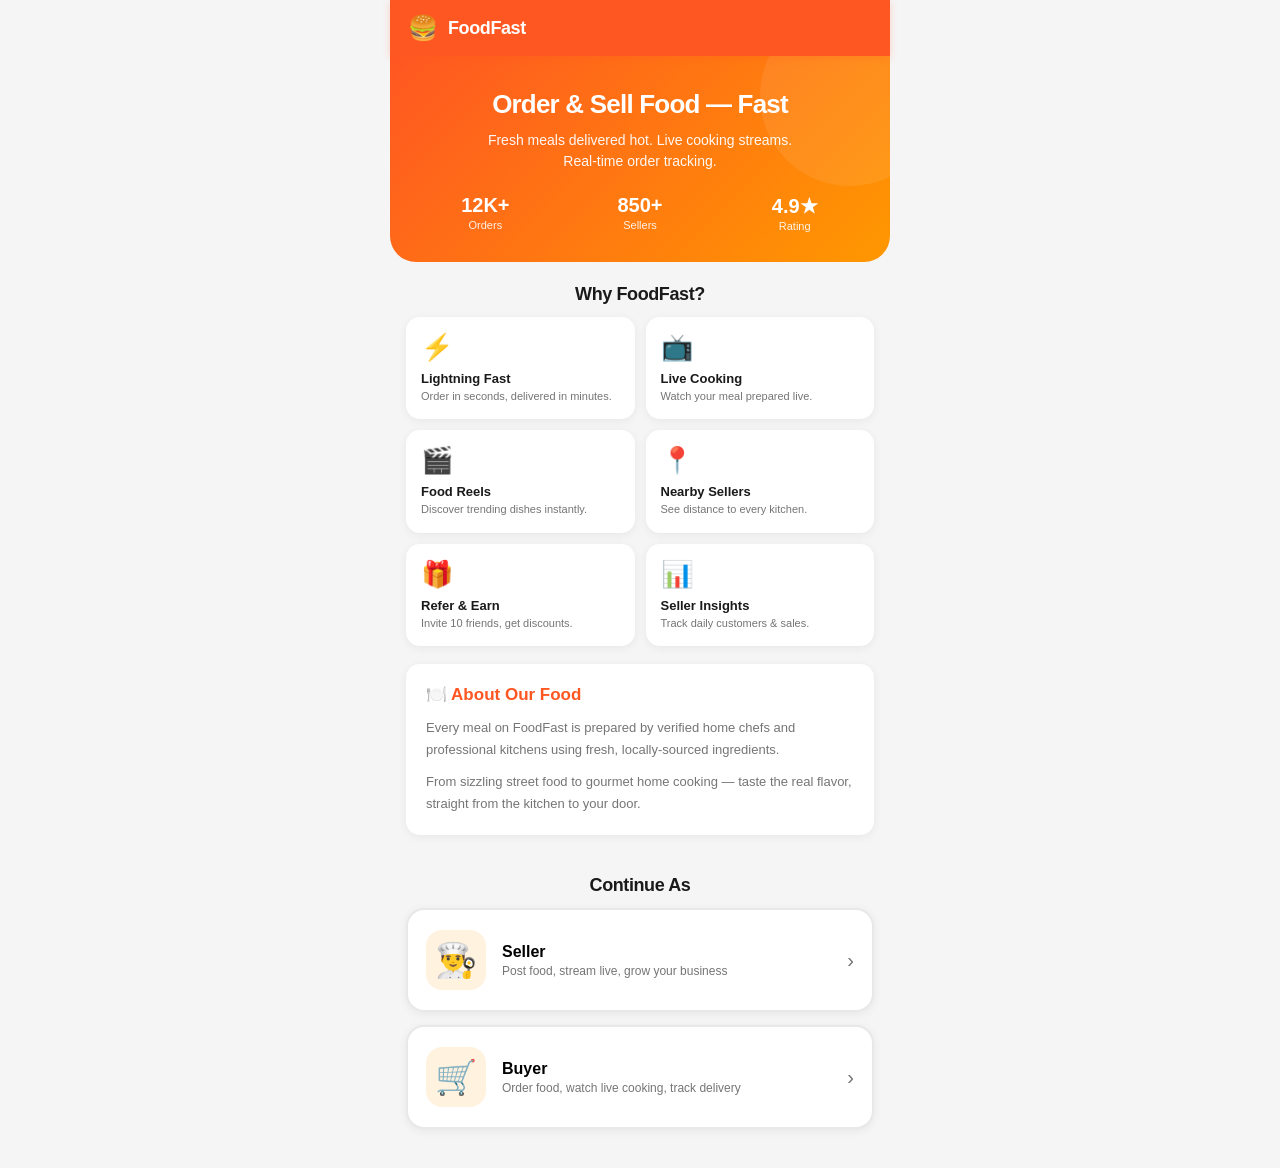
==== commit fe9d759b: "Jk.html" ====
--- a/Jk.html
+++ b/Jk.html
@@ -5,472 +5,243 @@
 <meta name="viewport" content="width=device-width, initial-scale=1.0, maximum-scale=1.0, user-scalable=no">
 <meta name="theme-color" content="#ff5722">
 <title>FoodFast — Order & Sell Food Fast</title>
+<script src="https://cdn.socket.io/4.7.5/socket.io.min.js"></script>
+<script src="https://download.agora.io/sdk/release/AgoraRTC_N-4.20.0.js"></script>
 <style>
-  /* ============ RESET & VARS ============ */
-  * { margin: 0; padding: 0; box-sizing: border-box; -webkit-tap-highlight-color: transparent; }
+  * { margin:0; padding:0; box-sizing:border-box; -webkit-tap-highlight-color:transparent; }
   :root {
-    --primary: #ff5722;
-    --primary-dark: #e64a19;
-    --primary-light: #fff3e0;
-    --secondary: #ffc107;
-    --bg: #f5f5f5;
-    --card: #ffffff;
-    --text: #1a1a1a;
-    --text-light: #757575;
-    --border: #e8e8e8;
-    --success: #22c55e;
-    --danger: #ef4444;
-    --warn: #f59e0b;
-    --info: #3b82f6;
-    --shadow: 0 2px 10px rgba(0,0,0,0.06);
-    --shadow-lg: 0 10px 30px rgba(0,0,0,0.12);
-    --radius: 14px;
+    --primary:#ff5722; --primary-dark:#e64a19; --primary-light:#fff3e0;
+    --bg:#f5f5f5; --card:#ffffff; --text:#1a1a1a; --text-light:#757575;
+    --border:#e8e8e8; --success:#22c55e; --danger:#ef4444; --warn:#f59e0b; --info:#3b82f6;
+    --shadow:0 2px 10px rgba(0,0,0,0.06); --shadow-lg:0 10px 30px rgba(0,0,0,0.12);
+    --radius:14px;
   }
   html, body {
-    font-family: -apple-system, BlinkMacSystemFont, 'Segoe UI', Roboto, sans-serif;
-    background: var(--bg); color: var(--text);
-    min-height: 100vh; overflow-x: hidden;
-    -webkit-font-smoothing: antialiased;
-  }
-  body { padding-bottom: 0; }
-  button { font-family: inherit; cursor: pointer; }
-  input, textarea, select { font-family: inherit; }
-  img { max-width: 100%; display: block; }
-
-  /* ============ APP SHELL ============ */
-  .app {
-    max-width: 500px; margin: 0 auto;
-    min-height: 100vh; background: var(--bg);
-    position: relative; padding-bottom: 84px;
-  }
-  .app.no-nav { padding-bottom: 0; }
-
-  /* ============ HEADER ============ */
+    font-family:-apple-system, BlinkMacSystemFont, 'Segoe UI', Roboto, sans-serif;
+    background:var(--bg); color:var(--text);
+    min-height:100vh; overflow-x:hidden;
+    -webkit-font-smoothing:antialiased;
+  }
+  button { font-family:inherit; cursor:pointer; }
+  input, textarea, select { font-family:inherit; }
+  img { max-width:100%; display:block; }
+
+  .app { max-width:500px; margin:0 auto; min-height:100vh; background:var(--bg); position:relative; padding-bottom:84px; }
+  .app.no-nav { padding-bottom:0; }
+
   .header {
-    background: var(--primary); color: white;
-    padding: 14px 18px;
-    position: sticky; top: 0; z-index: 40;
-    display: flex; align-items: center; justify-content: space-between;
-    box-shadow: 0 2px 8px rgba(255,87,34,0.2);
-  }
-  .header .logo { display: flex; align-items: center; gap: 10px; }
-  .header .logo-icon { font-size: 24px; }
-  .header h1 { font-size: 18px; font-weight: 800; letter-spacing: -0.4px; }
-  .header .hdr-btn {
-    background: rgba(255,255,255,0.18); border: none; color: white;
-    padding: 7px 13px; border-radius: 9px; font-size: 12px;
-    font-weight: 700; cursor: pointer;
-  }
-  .header .hdr-btn:active { transform: scale(0.96); }
-  .header .back-btn {
-    background: rgba(255,255,255,0.18); border: none; color: white;
-    width: 34px; height: 34px; border-radius: 9px; font-size: 18px;
-    display: flex; align-items: center; justify-content: center;
-  }
-
-  /* ============ BOTTOM NAV ============ */
+    background:var(--primary); color:white; padding:14px 18px;
+    position:sticky; top:0; z-index:40;
+    display:flex; align-items:center; justify-content:space-between;
+    box-shadow:0 2px 8px rgba(255,87,34,0.2);
+  }
+  .header .logo { display:flex; align-items:center; gap:10px; }
+  .header .logo-icon { font-size:24px; }
+  .header h1 { font-size:18px; font-weight:800; letter-spacing:-0.4px; }
+  .header .hdr-btn { background:rgba(255,255,255,0.18); border:none; color:white; padding:7px 13px; border-radius:9px; font-size:12px; font-weight:700; }
+  .header .hdr-btn:active { transform:scale(0.96); }
+  .header .back-btn { background:rgba(255,255,255,0.18); border:none; color:white; width:34px; height:34px; border-radius:9px; font-size:18px; display:flex; align-items:center; justify-content:center; }
+
   .bottom-nav {
-    position: fixed; bottom: 0; left: 50%; transform: translateX(-50%);
-    width: 100%; max-width: 500px;
-    background: white; display: flex;
-    border-top: 1px solid var(--border);
-    box-shadow: 0 -3px 14px rgba(0,0,0,0.05);
-    z-index: 100;
-    padding-bottom: env(safe-area-inset-bottom, 0);
+    position:fixed; bottom:0; left:50%; transform:translateX(-50%);
+    width:100%; max-width:500px; background:white; display:flex;
+    border-top:1px solid var(--border);
+    box-shadow:0 -3px 14px rgba(0,0,0,0.05); z-index:100;
+    padding-bottom:env(safe-area-inset-bottom, 0);
   }
   .nav-btn {
-    flex: 1; padding: 9px 2px 8px;
-    background: none; border: none;
-    display: flex; flex-direction: column; align-items: center; gap: 3px;
-    color: var(--text-light); font-size: 10px; font-weight: 600;
-    transition: color 0.2s;
-    position: relative;
-  }
-  .nav-btn .nav-icon { font-size: 21px; transition: transform 0.2s; }
-  .nav-btn.active { color: var(--primary); }
-  .nav-btn.active .nav-icon { transform: translateY(-1px) scale(1.08); }
-  .nav-btn .dot {
-    position: absolute; top: 6px; right: 50%; transform: translateX(20px);
-    width: 7px; height: 7px; background: var(--danger); border-radius: 50%;
-    border: 1.5px solid white;
-  }
-
-  /* ============ LANDING ============ */
+    flex:1; padding:9px 2px 8px; background:none; border:none;
+    display:flex; flex-direction:column; align-items:center; gap:3px;
+    color:var(--text-light); font-size:10px; font-weight:600;
+    transition:color 0.2s; position:relative;
+  }
+  .nav-btn .nav-icon { font-size:21px; transition:transform 0.2s; }
+  .nav-btn.active { color:var(--primary); }
+  .nav-btn.active .nav-icon { transform:translateY(-1px) scale(1.08); }
+
   .hero {
-    background: linear-gradient(135deg, #ff5722 0%, #ff9800 100%);
-    color: white; padding: 34px 22px 30px;
-    text-align: center;
-    border-radius: 0 0 26px 26px;
-    position: relative; overflow: hidden;
-  }
-  .hero::before {
-    content: ''; position: absolute; top: -50px; right: -50px;
-    width: 180px; height: 180px; background: rgba(255,255,255,0.08);
-    border-radius: 50%;
-  }
-  .hero h2 { font-size: 26px; font-weight: 800; margin-bottom: 10px; line-height: 1.15; letter-spacing: -0.8px; }
-  .hero p { font-size: 14px; opacity: 0.95; line-height: 1.5; max-width: 340px; margin: 0 auto; }
-  .hero .stats { display: flex; justify-content: space-around; margin-top: 22px; gap: 8px; }
-  .hero .stat { flex: 1; }
-  .hero .stat .num { font-size: 20px; font-weight: 800; }
-  .hero .stat .label { font-size: 11px; opacity: 0.9; margin-top: 2px; }
-
-  .section-head { padding: 22px 18px 12px; font-size: 18px; font-weight: 800; letter-spacing: -0.4px; }
-  .section-head.center { text-align: center; }
-
-  .features-grid {
-    display: grid; grid-template-columns: 1fr 1fr;
-    gap: 11px; padding: 0 16px;
-  }
-  .feature-card {
-    background: var(--card); padding: 15px;
-    border-radius: var(--radius); box-shadow: var(--shadow);
-  }
-  .feature-card .ico { font-size: 26px; margin-bottom: 8px; }
-  .feature-card h4 { font-size: 13px; font-weight: 800; margin-bottom: 3px; }
-  .feature-card p { font-size: 11px; color: var(--text-light); line-height: 1.4; }
-
-  .about-box {
-    background: white; margin: 18px 16px;
-    padding: 20px; border-radius: var(--radius);
-    box-shadow: var(--shadow);
-  }
-  .about-box h3 { color: var(--primary); font-size: 17px; margin-bottom: 12px; }
-  .about-box p { font-size: 13px; color: var(--text-light); line-height: 1.7; margin-bottom: 10px; }
-  .about-box p:last-child { margin-bottom: 0; }
-
-  /* ============ ROLE CHOOSER ============ */
-  .role-chooser { padding: 0 16px 26px; }
+    background:linear-gradient(135deg, #ff5722 0%, #ff9800 100%);
+    color:white; padding:34px 22px 30px; text-align:center;
+    border-radius:0 0 26px 26px; position:relative; overflow:hidden;
+  }
+  .hero::before { content:''; position:absolute; top:-50px; right:-50px; width:180px; height:180px; background:rgba(255,255,255,0.08); border-radius:50%; }
+  .hero h2 { font-size:26px; font-weight:800; margin-bottom:10px; line-height:1.15; letter-spacing:-0.8px; }
+  .hero p { font-size:14px; opacity:0.95; line-height:1.5; max-width:340px; margin:0 auto; }
+  .hero .stats { display:flex; justify-content:space-around; margin-top:22px; gap:8px; }
+  .hero .stat { flex:1; }
+  .hero .stat .num { font-size:20px; font-weight:800; }
+  .hero .stat .label { font-size:11px; opacity:0.9; margin-top:2px; }
+
+  .section-head { padding:22px 18px 12px; font-size:18px; font-weight:800; letter-spacing:-0.4px; }
+  .section-head.center { text-align:center; }
+
+  .features-grid { display:grid; grid-template-columns:1fr 1fr; gap:11px; padding:0 16px; }
+  .feature-card { background:var(--card); padding:15px; border-radius:var(--radius); box-shadow:var(--shadow); }
+  .feature-card .ico { font-size:26px; margin-bottom:8px; }
+  .feature-card h4 { font-size:13px; font-weight:800; margin-bottom:3px; }
+  .feature-card p { font-size:11px; color:var(--text-light); line-height:1.4; }
+
+  .about-box { background:white; margin:18px 16px; padding:20px; border-radius:var(--radius); box-shadow:var(--shadow); }
+  .about-box h3 { color:var(--primary); font-size:17px; margin-bottom:12px; }
+  .about-box p { font-size:13px; color:var(--text-light); line-height:1.7; margin-bottom:10px; }
+  .about-box p:last-child { margin-bottom:0; }
+
+  .role-chooser { padding:0 16px 26px; }
   .role-btn {
-    width: 100%; padding: 20px 18px;
-    background: white; border: 2px solid var(--border);
-    border-radius: 18px; display: flex; align-items: center; gap: 16px;
-    margin-bottom: 13px; cursor: pointer; text-align: left;
-    transition: all 0.2s; box-shadow: var(--shadow);
-  }
-  .role-btn:active { transform: scale(0.98); }
-  .role-btn:hover { border-color: var(--primary); }
-  .role-btn .role-icon {
-    font-size: 34px; width: 60px; height: 60px;
-    background: var(--primary-light); border-radius: 16px;
-    display: flex; align-items: center; justify-content: center;
-    flex-shrink: 0;
-  }
-  .role-btn .role-text h4 { font-size: 16px; font-weight: 800; margin-bottom: 3px; }
-  .role-btn .role-text p { font-size: 12px; color: var(--text-light); }
-  .role-btn .arrow { margin-left: auto; color: var(--text-light); font-size: 20px; }
-
-  /* ============ FORMS ============ */
-  .form-page { padding: 22px 18px; }
-  .form-page h2 { font-size: 22px; font-weight: 800; letter-spacing: -0.5px; margin-bottom: 6px; }
-  .form-page .sub { font-size: 13px; color: var(--text-light); margin-bottom: 22px; }
-
-  .field { margin-bottom: 15px; }
-  .field label {
-    display: block; font-size: 12px; font-weight: 700;
-    margin-bottom: 6px; color: var(--text);
-    text-transform: uppercase; letter-spacing: 0.3px;
-  }
+    width:100%; padding:20px 18px; background:white; border:2px solid var(--border);
+    border-radius:18px; display:flex; align-items:center; gap:16px;
+    margin-bottom:13px; text-align:left; transition:all 0.2s; box-shadow:var(--shadow);
+  }
+  .role-btn:active { transform:scale(0.98); }
+  .role-btn:hover { border-color:var(--primary); }
+  .role-btn .role-icon { font-size:34px; width:60px; height:60px; background:var(--primary-light); border-radius:16px; display:flex; align-items:center; justify-content:center; flex-shrink:0; }
+  .role-btn .role-text h4 { font-size:16px; font-weight:800; margin-bottom:3px; }
+  .role-btn .role-text p { font-size:12px; color:var(--text-light); }
+  .role-btn .arrow { margin-left:auto; color:var(--text-light); font-size:20px; }
+
+  .form-page { padding:22px 18px; }
+  .form-page h2 { font-size:22px; font-weight:800; letter-spacing:-0.5px; margin-bottom:6px; }
+  .form-page .sub { font-size:13px; color:var(--text-light); margin-bottom:22px; }
+  .field { margin-bottom:15px; }
+  .field label { display:block; font-size:12px; font-weight:700; margin-bottom:6px; color:var(--text); text-transform:uppercase; letter-spacing:0.3px; }
   .field input, .field textarea, .field select {
-    width: 100%; padding: 13px 14px;
-    border: 1.5px solid var(--border); border-radius: 11px;
-    font-size: 14px; background: white; color: var(--text);
-    transition: border 0.15s;
-  }
-  .field input:focus, .field textarea:focus, .field select:focus {
-    outline: none; border-color: var(--primary);
-  }
-  .field textarea { resize: vertical; min-height: 82px; }
-  .field small { font-size: 11px; color: var(--text-light); display: block; margin-top: 4px; }
+    width:100%; padding:13px 14px; border:1.5px solid var(--border); border-radius:11px;
+    font-size:14px; background:white; color:var(--text); transition:border 0.15s;
+  }
+  .field input:focus, .field textarea:focus, .field select:focus { outline:none; border-color:var(--primary); }
+  .field textarea { resize:vertical; min-height:82px; }
+  .field small { font-size:11px; color:var(--text-light); display:block; margin-top:4px; }
 
   .btn {
-    width: 100%; padding: 14px;
-    background: var(--primary); color: white; border: none;
-    border-radius: 12px; font-size: 15px; font-weight: 700;
-    cursor: pointer; transition: background 0.15s, transform 0.05s;
-    display: inline-flex; align-items: center; justify-content: center; gap: 7px;
-  }
-  .btn:active { transform: scale(0.98); }
-  .btn:hover { background: var(--primary-dark); }
-  .btn.secondary { background: white; color: var(--primary); border: 2px solid var(--primary); }
-  .btn.ghost { background: transparent; color: var(--text-light); border: 1.5px solid var(--border); }
-  .btn.danger { background: var(--danger); }
-  .btn.success { background: var(--success); }
-  .btn.warn { background: var(--warn); color: #1a1a1a; }
-  .btn.small { padding: 8px 14px; font-size: 13px; width: auto; }
-  .btn.full { width: 100%; }
-
-  .switch-link { text-align: center; margin-top: 18px; font-size: 14px; color: var(--text-light); }
-  .switch-link a { color: var(--primary); font-weight: 700; cursor: pointer; text-decoration: none; }
-
-  /* ============ CONTENT AREA ============ */
-  .content { padding: 16px; }
-  .content.flush { padding: 0; }
-
-  /* ============ CARDS ============ */
-  .card {
-    background: var(--card); border-radius: var(--radius);
-    box-shadow: var(--shadow); margin-bottom: 14px;
-    overflow: hidden;
-  }
-  .card img { width: 100%; max-height: 240px; object-fit: cover; }
-  .card .body { padding: 14px; }
-  .card h4 { font-size: 15px; font-weight: 700; margin-bottom: 4px; }
-  .card .price { color: var(--primary); font-weight: 800; font-size: 16px; }
-  .card .desc { font-size: 13px; color: var(--text-light); margin-top: 6px; line-height: 1.45; }
-  .card .meta {
-    font-size: 12px; color: var(--text-light);
-    margin-top: 8px; display: flex; gap: 12px; flex-wrap: wrap;
-  }
-  .card .actions { display: flex; gap: 8px; margin-top: 12px; flex-wrap: wrap; }
-
-  /* ============ EMPTY STATE ============ */
-  .empty { text-align: center; padding: 52px 24px; color: var(--text-light); }
-  .empty .ico { font-size: 52px; opacity: 0.35; margin-bottom: 12px; }
-  .empty p { font-size: 14px; line-height: 1.5; }
-
-  /* ============ SECTION TITLES ============ */
-  .section-title {
-    font-size: 15px; font-weight: 800; color: var(--text);
-    margin: 20px 4px 12px; display: flex;
-    justify-content: space-between; align-items: center;
-  }
-  .section-title:first-child { margin-top: 4px; }
-
-  /* ============ BADGES ============ */
-  .badge {
-    display: inline-block; padding: 3px 9px;
-    border-radius: 6px; font-size: 10px;
-    font-weight: 800; text-transform: uppercase;
-    letter-spacing: 0.4px;
-  }
-  .badge.pending { background: #fef3c7; color: #92400e; }
-  .badge.preparing { background: #dbeafe; color: #1e40af; }
-  .badge.delivering { background: #e0e7ff; color: #3730a3; }
-  .badge.delivered { background: #d1fae5; color: #065f46; }
-  .badge.cancelled { background: #fee2e2; color: #991b1b; }
-  .badge.live { background: #ef4444; color: white; display: inline-flex; align-items: center; gap: 5px; }
-  .badge.warn { background: #fef3c7; color: #92400e; }
-
-  .live-dot {
-    width: 6px; height: 6px; border-radius: 50%;
-    background: white; animation: pulse 1.2s infinite;
-  }
-  @keyframes pulse { 0%,100% { opacity: 1; } 50% { opacity: 0.35; } }
-
-  /* ============ STATS GRID (Dashboards) ============ */
-  .stats-grid {
-    display: grid; grid-template-columns: 1fr 1fr;
-    gap: 11px; margin-bottom: 18px;
-  }
-  .stat-card {
-    background: white; border-radius: var(--radius);
-    padding: 15px; box-shadow: var(--shadow);
-    position: relative; overflow: hidden;
-  }
-  .stat-card::before {
-    content: ''; position: absolute; top: 0; left: 0; right: 0;
-    height: 3px; background: var(--primary);
-  }
-  .stat-card.success::before { background: var(--success); }
-  .stat-card.warn::before { background: var(--warn); }
-  .stat-card.info::before { background: var(--info); }
-  .stat-card .num { font-size: 22px; font-weight: 800; letter-spacing: -0.6px; }
-  .stat-card .label { font-size: 11px; color: var(--text-light); margin-top: 3px; font-weight: 600; }
-
-  /* ============ ACCOUNT ============ */
-  .profile-head {
-    text-align: center; padding: 24px 16px 18px;
-    background: white; margin-bottom: 16px;
-    border-radius: var(--radius); box-shadow: var(--shadow);
-  }
-  .avatar {
-    width: 88px; height: 88px; border-radius: 50%;
-    background: var(--primary); color: white;
-    display: flex; align-items: center; justify-content: center;
-    font-size: 34px; font-weight: 800;
-    margin: 0 auto 12px; overflow: hidden;
-    border: 4px solid white; box-shadow: var(--shadow-lg);
-  }
-  .avatar img { width: 100%; height: 100%; object-fit: cover; }
-  .profile-head h3 { font-size: 18px; margin-bottom: 4px; }
-  .profile-head p { font-size: 13px; color: var(--text-light); }
-
-  .menu-list {
-    background: white; border-radius: var(--radius);
-    box-shadow: var(--shadow); overflow: hidden; margin-bottom: 14px;
-  }
-  .menu-item {
-    display: flex; align-items: center; gap: 14px;
-    padding: 15px 16px; cursor: pointer;
-    border-bottom: 1px solid var(--border);
-    transition: background 0.1s;
-  }
-  .menu-item:last-child { border-bottom: none; }
-  .menu-item:active { background: var(--bg); }
-  .menu-item .icon { font-size: 21px; width: 26px; text-align: center; }
-  .menu-item .label { flex: 1; font-size: 14px; font-weight: 600; }
-  .menu-item .sub { font-size: 11px; color: var(--text-light); margin-top: 2px; font-weight: 400; }
-  .menu-item .arrow { color: var(--text-light); font-size: 18px; }
-
-  /* ============ MODAL ============ */
-  .modal-bg {
-    position: fixed; inset: 0; background: rgba(0,0,0,0.5);
-    display: none; align-items: flex-end; justify-content: center;
-    z-index: 500; padding: 0;
-  }
-  .modal-bg.open { display: flex; }
-  .modal {
-    background: white; width: 100%; max-width: 500px;
-    border-radius: 22px 22px 0 0;
-    padding: 20px 18px calc(20px + env(safe-area-inset-bottom, 0));
-    max-height: 90vh; overflow-y: auto;
-    animation: slideUp 0.25s cubic-bezier(0.2, 0.9, 0.3, 1);
-  }
-  @keyframes slideUp { from { transform: translateY(100%); } to { transform: translateY(0); } }
-  .modal-head {
-    display: flex; justify-content: space-between; align-items: center;
-    margin-bottom: 16px; position: sticky; top: -20px;
-    background: white; padding: 10px 0; z-index: 2;
-  }
-  .modal-head h3 { font-size: 17px; font-weight: 800; }
-  .modal-close {
-    background: var(--bg); border: none; color: var(--text-light);
-    width: 34px; height: 34px; border-radius: 50%; font-size: 20px;
-    display: flex; align-items: center; justify-content: center;
-    line-height: 1;
-  }
-
-  /* ============ TOAST ============ */
-  .toast {
-    position: fixed; bottom: 100px; left: 50%;
-    transform: translate(-50%, 100px);
-    background: #1a1a1a; color: white;
-    padding: 12px 20px; border-radius: 11px;
-    font-size: 14px; font-weight: 600; z-index: 9999;
-    opacity: 0; transition: all 0.3s cubic-bezier(0.2, 0.9, 0.3, 1);
-    pointer-events: none; max-width: 90vw; text-align: center;
-    box-shadow: var(--shadow-lg);
-  }
-  .toast.show { transform: translate(-50%, 0); opacity: 1; }
-  .toast.success { background: var(--success); }
-  .toast.danger { background: var(--danger); }
-  .toast.warn { background: var(--warn); color: #1a1a1a; }
-
-  /* ============ LIVE STREAM BOX ============ */
-  .stream-box {
-    background: #111; color: white;
-    border-radius: var(--radius); overflow: hidden;
-    aspect-ratio: 16 / 9;
-    display: flex; align-items: center; justify-content: center;
-    position: relative; margin-bottom: 14px;
-  }
-  .stream-box .live-tag { position: absolute; top: 12px; left: 12px; }
-  .stream-box .placeholder { text-align: center; padding: 20px; }
-  .stream-box .placeholder .ico { font-size: 42px; margin-bottom: 8px; opacity: 0.7; }
-  .stream-box .placeholder p { font-size: 14px; opacity: 0.9; }
-
-  /* ============ VIDEO ============ */
-  .video-box {
-    width: 100%; max-height: 320px; background: #000;
-    border-radius: 10px; display: block;
-  }
-
-  /* ============ PROGRESS BAR ============ */
-  .progress-labels {
-    display: flex; justify-content: space-between;
-    font-size: 10px; color: var(--text-light);
-    margin-bottom: 6px; font-weight: 600;
-  }
-  .progress-track {
-    height: 8px; background: var(--border);
-    border-radius: 4px; overflow: hidden;
-  }
-  .progress-fill {
-    height: 100%; background: var(--primary);
-    transition: width 0.4s; border-radius: 4px;
-  }
-
-  /* ============ TAB FILTERS ============ */
-  .tabs {
-    display: flex; gap: 6px; padding: 0 4px 12px;
-    overflow-x: auto; scrollbar-width: none;
-  }
-  .tabs::-webkit-scrollbar { display: none; }
-  .tab {
-    padding: 8px 14px; border-radius: 20px;
-    background: white; border: 1.5px solid var(--border);
-    font-size: 13px; font-weight: 700; white-space: nowrap;
-    color: var(--text-light); cursor: pointer; flex-shrink: 0;
-  }
-  .tab.active { background: var(--primary); color: white; border-color: var(--primary); }
-
-  /* ============ BANNER ============ */
-  .banner {
-    padding: 12px 16px; border-radius: 10px;
-    font-size: 13px; margin-bottom: 14px;
-    display: flex; gap: 10px; align-items: flex-start;
-  }
-  .banner.warn { background: #fef3c7; color: #92400e; }
-  .banner.danger { background: #fee2e2; color: #991b1b; }
-  .banner.info { background: #dbeafe; color: #1e40af; }
-
-  /* ============ SMALL HELPERS ============ */
-  .row { display: flex; gap: 10px; }
-  .row > * { flex: 1; }
-  .muted { color: var(--text-light); }
-  .text-sm { font-size: 12px; }
-  .mt-1 { margin-top: 8px; }
-  .mt-2 { margin-top: 16px; }
-  .mb-2 { margin-bottom: 16px; }
-  .divider { height: 1px; background: var(--border); margin: 16px 0; }
-  .hidden { display: none !important; }
-
-  /* ============ SELLER PENDING ============ */
-  .pending-box {
-    background: white; border-radius: var(--radius);
-    padding: 26px 20px; text-align: center;
-    box-shadow: var(--shadow);
-  }
-  .pending-box .big-ico { font-size: 64px; margin-bottom: 12px; }
-  .pending-box h3 { font-size: 19px; margin-bottom: 10px; }
-  .pending-box p { font-size: 14px; color: var(--text-light); line-height: 1.6; margin-bottom: 16px; }
-  .pending-info {
-    text-align: left; background: var(--bg);
-    padding: 14px; border-radius: 10px;
-    font-size: 13px; line-height: 1.9;
-  }
-  .pending-info b { color: var(--text); }
-
-  /* ============ DISTANCE PILL ============ */
-  .distance-pill {
-    display: inline-flex; align-items: center; gap: 4px;
-    background: var(--primary-light); color: var(--primary);
-    padding: 3px 9px; border-radius: 8px;
-    font-size: 11px; font-weight: 700;
-  }
-
-  /* ============ REFERRAL BOX ============ */
-  .referral-code {
-    font-size: 26px; font-weight: 800;
-    letter-spacing: 3px; background: var(--primary-light);
-    color: var(--primary); padding: 14px;
-    border-radius: 12px; margin: 14px 0;
-    text-align: center;
-  }
-  .referral-track {
-    height: 8px; background: var(--border);
-    border-radius: 4px; overflow: hidden; margin-top: 8px;
-  }
-  .referral-fill {
-    height: 100%; background: var(--primary);
-    transition: width 0.4s; border-radius: 4px;
-  }
-
-  /* ============ MEDIA QUERIES ============ */
-  @media (max-width: 380px) {
-    .features-grid { grid-template-columns: 1fr; }
-    .hero h2 { font-size: 22px; }
+    width:100%; padding:14px; background:var(--primary); color:white; border:none;
+    border-radius:12px; font-size:15px; font-weight:700;
+    transition:background 0.15s, transform 0.05s;
+    display:inline-flex; align-items:center; justify-content:center; gap:7px;
+  }
+  .btn:active { transform:scale(0.98); }
+  .btn:hover { background:var(--primary-dark); }
+  .btn:disabled { opacity:0.5; cursor:not-allowed; }
+  .btn.secondary { background:white; color:var(--primary); border:2px solid var(--primary); }
+  .btn.ghost { background:transparent; color:var(--text-light); border:1.5px solid var(--border); }
+  .btn.danger { background:var(--danger); }
+  .btn.success { background:var(--success); }
+  .btn.small { padding:8px 14px; font-size:13px; width:auto; }
+  .btn.full { width:100%; }
+
+  .switch-link { text-align:center; margin-top:18px; font-size:14px; color:var(--text-light); }
+  .switch-link a { color:var(--primary); font-weight:700; cursor:pointer; text-decoration:none; }
+
+  .content { padding:16px; }
+
+  .card { background:var(--card); border-radius:var(--radius); box-shadow:var(--shadow); margin-bottom:14px; overflow:hidden; }
+  .card img { width:100%; max-height:240px; object-fit:cover; }
+  .card .body { padding:14px; }
+  .card h4 { font-size:15px; font-weight:700; margin-bottom:4px; }
+  .card .price { color:var(--primary); font-weight:800; font-size:16px; }
+  .card .desc { font-size:13px; color:var(--text-light); margin-top:6px; line-height:1.45; }
+  .card .meta { font-size:12px; color:var(--text-light); margin-top:8px; display:flex; gap:12px; flex-wrap:wrap; }
+  .card .actions { display:flex; gap:8px; margin-top:12px; flex-wrap:wrap; }
+
+  .empty { text-align:center; padding:52px 24px; color:var(--text-light); }
+  .empty .ico { font-size:52px; opacity:0.35; margin-bottom:12px; }
+  .empty p { font-size:14px; line-height:1.5; }
+
+  .section-title { font-size:15px; font-weight:800; color:var(--text); margin:20px 4px 12px; display:flex; justify-content:space-between; align-items:center; }
+
+  .badge { display:inline-block; padding:3px 9px; border-radius:6px; font-size:10px; font-weight:800; text-transform:uppercase; letter-spacing:0.4px; }
+  .badge.pending { background:#fef3c7; color:#92400e; }
+  .badge.preparing { background:#dbeafe; color:#1e40af; }
+  .badge.delivering { background:#e0e7ff; color:#3730a3; }
+  .badge.delivered { background:#d1fae5; color:#065f46; }
+  .badge.cancelled { background:#fee2e2; color:#991b1b; }
+  .badge.live { background:#ef4444; color:white; display:inline-flex; align-items:center; gap:5px; }
+
+  .live-dot { width:6px; height:6px; border-radius:50%; background:white; animation:pulse 1.2s infinite; }
+  @keyframes pulse { 0%,100%{opacity:1} 50%{opacity:0.35} }
+
+  .stats-grid { display:grid; grid-template-columns:1fr 1fr; gap:11px; margin-bottom:18px; }
+  .stat-card { background:white; border-radius:var(--radius); padding:15px; box-shadow:var(--shadow); position:relative; overflow:hidden; }
+  .stat-card::before { content:''; position:absolute; top:0; left:0; right:0; height:3px; background:var(--primary); }
+  .stat-card.info::before { background:var(--info); }
+  .stat-card.success::before { background:var(--success); }
+  .stat-card.warn::before { background:var(--warn); }
+  .stat-card .num { font-size:22px; font-weight:800; letter-spacing:-0.6px; }
+  .stat-card .label { font-size:11px; color:var(--text-light); margin-top:3px; font-weight:600; }
+
+  .profile-head { text-align:center; padding:24px 16px 18px; background:white; margin-bottom:16px; border-radius:var(--radius); box-shadow:var(--shadow); }
+  .avatar { width:88px; height:88px; border-radius:50%; background:var(--primary); color:white; display:flex; align-items:center; justify-content:center; font-size:34px; font-weight:800; margin:0 auto 12px; overflow:hidden; border:4px solid white; box-shadow:var(--shadow-lg); }
+  .avatar img { width:100%; height:100%; object-fit:cover; }
+  .profile-head h3 { font-size:18px; margin-bottom:4px; }
+  .profile-head p { font-size:13px; color:var(--text-light); }
+
+  .menu-list { background:white; border-radius:var(--radius); box-shadow:var(--shadow); overflow:hidden; margin-bottom:14px; }
+  .menu-item { display:flex; align-items:center; gap:14px; padding:15px 16px; border-bottom:1px solid var(--border); }
+  .menu-item:last-child { border-bottom:none; }
+  .menu-item:active { background:var(--bg); }
+  .menu-item .icon { font-size:21px; width:26px; text-align:center; }
+  .menu-item .label { flex:1; font-size:14px; font-weight:600; }
+  .menu-item .sub { font-size:11px; color:var(--text-light); margin-top:2px; font-weight:400; }
+  .menu-item .arrow { color:var(--text-light); font-size:18px; }
+
+  .modal-bg { position:fixed; inset:0; background:rgba(0,0,0,0.5); display:none; align-items:flex-end; justify-content:center; z-index:500; }
+  .modal-bg.open { display:flex; }
+  .modal { background:white; width:100%; max-width:500px; border-radius:22px 22px 0 0; padding:20px 18px calc(20px + env(safe-area-inset-bottom, 0)); max-height:90vh; overflow-y:auto; animation:slideUp 0.25s cubic-bezier(0.2, 0.9, 0.3, 1); }
+  @keyframes slideUp { from{transform:translateY(100%)} to{transform:translateY(0)} }
+  .modal-head { display:flex; justify-content:space-between; align-items:center; margin-bottom:16px; }
+  .modal-head h3 { font-size:17px; font-weight:800; }
+  .modal-close { background:var(--bg); border:none; color:var(--text-light); width:34px; height:34px; border-radius:50%; font-size:20px; display:flex; align-items:center; justify-content:center; line-height:1; }
+
+  .toast { position:fixed; bottom:100px; left:50%; transform:translate(-50%, 100px); background:#1a1a1a; color:white; padding:12px 20px; border-radius:11px; font-size:14px; font-weight:600; z-index:9999; opacity:0; transition:all 0.3s cubic-bezier(0.2, 0.9, 0.3, 1); pointer-events:none; max-width:90vw; text-align:center; box-shadow:var(--shadow-lg); }
+  .toast.show { transform:translate(-50%, 0); opacity:1; }
+  .toast.success { background:var(--success); }
+  .toast.danger { background:var(--danger); }
+  .toast.warn { background:var(--warn); color:#1a1a1a; }
+
+  .video-box { width:100%; max-height:320px; background:#000; border-radius:10px; display:block; }
+  .stream-box { background:#111; color:white; border-radius:var(--radius); overflow:hidden; aspect-ratio:16 / 9; display:flex; align-items:center; justify-content:center; position:relative; margin-bottom:14px; }
+  .stream-box .live-tag { position:absolute; top:12px; left:12px; z-index:2; }
+  .stream-box .placeholder { text-align:center; padding:20px; }
+  .stream-box .placeholder .ico { font-size:42px; margin-bottom:8px; opacity:0.7; }
+
+  .progress-labels { display:flex; justify-content:space-between; font-size:10px; color:var(--text-light); margin-bottom:6px; font-weight:600; }
+  .progress-track { height:8px; background:var(--border); border-radius:4px; overflow:hidden; }
+  .progress-fill { height:100%; background:var(--primary); transition:width 0.4s; border-radius:4px; }
+
+  .tabs { display:flex; gap:6px; padding:0 4px 12px; overflow-x:auto; scrollbar-width:none; }
+  .tabs::-webkit-scrollbar { display:none; }
+  .tab { padding:8px 14px; border-radius:20px; background:white; border:1.5px solid var(--border); font-size:13px; font-weight:700; white-space:nowrap; color:var(--text-light); flex-shrink:0; }
+  .tab.active { background:var(--primary); color:white; border-color:var(--primary); }
+
+  .banner { padding:12px 16px; border-radius:10px; font-size:13px; margin-bottom:14px; display:flex; gap:10px; align-items:flex-start; }
+  .banner.warn { background:#fef3c7; color:#92400e; }
+  .banner.danger { background:#fee2e2; color:#991b1b; }
+  .banner.info { background:#dbeafe; color:#1e40af; }
+
+  .pending-box { background:white; border-radius:var(--radius); padding:26px 20px; text-align:center; box-shadow:var(--shadow); }
+  .pending-box .big-ico { font-size:64px; margin-bottom:12px; }
+  .pending-box h3 { font-size:19px; margin-bottom:10px; }
+  .pending-box p { font-size:14px; color:var(--text-light); line-height:1.6; margin-bottom:16px; }
+  .pending-info { text-align:left; background:var(--bg); padding:14px; border-radius:10px; font-size:13px; line-height:1.9; }
+
+  .distance-pill { display:inline-flex; align-items:center; gap:4px; background:var(--primary-light); color:var(--primary); padding:3px 9px; border-radius:8px; font-size:11px; font-weight:700; }
+
+  .referral-code { font-size:26px; font-weight:800; letter-spacing:3px; background:var(--primary-light); color:var(--primary); padding:14px; border-radius:12px; margin:14px 0; text-align:center; }
+  .referral-track { height:8px; background:var(--border); border-radius:4px; overflow:hidden; margin-top:8px; }
+  .referral-fill { height:100%; background:var(--primary); transition:width 0.4s; border-radius:4px; }
+
+  .row { display:flex; gap:10px; }
+  .row > * { flex:1; }
+  .muted { color:var(--text-light); }
+  .text-sm { font-size:12px; }
+  .mt-1 { margin-top:8px; }
+  .mt-2 { margin-top:16px; }
+  .mb-2 { margin-bottom:16px; }
+  .divider { height:1px; background:var(--border); margin:16px 0; }
+  .hidden { display:none !important; }
+
+  @media (max-width:380px) {
+    .features-grid { grid-template-columns:1fr; }
+    .hero h2 { font-size:22px; }
   }
 </style>
 </head>
@@ -480,41 +251,35 @@
 
 <script>
 /* ============================================================
-   FoodFast — Customer (Buyer) & Seller App
-   Shares localStorage with admin.html (foodfast_db_v1)
+   FoodFast — Customer & Seller App (Backend Connected)
    ============================================================ */
 
-const DB_KEY = 'foodfast_db_v1';
-const ADMIN_KEY = 'foodfast_admin_v1';
-
-/* ---------- Storage ---------- */
-const DB = {
-  data: null,
-  load() {
-    try { this.data = JSON.parse(localStorage.getItem(DB_KEY)) || null; } catch(e) { this.data = null; }
-    if (!this.data) {
-      this.data = { users: [], posts: [], reels: [], streams: [], orders: [], session: null };
+const API_BASE = '/api';
+
+/* ---------- API Client ---------- */
+const API = {
+  token: localStorage.getItem('ff_token') || null,
+  setToken(t) {
+    this.token = t;
+    if (t) localStorage.setItem('ff_token', t);
+    else localStorage.removeItem('ff_token');
+  },
+  async req(path, options = {}) {
+    const headers = { ...(options.headers || {}) };
+    if (!(options.body instanceof FormData)) headers['Content-Type'] = 'application/json';
+    if (this.token) headers.Authorization = `Bearer ${this.token}`;
+    const res = await fetch(`${API_BASE}${path}`, { ...options, headers });
+    if (!res.ok) {
+      const err = await res.json().catch(() => ({ error: res.statusText }));
+      throw new Error(err.error || 'Request failed');
     }
-    ['users','posts','reels','streams','orders'].forEach(k => { if (!Array.isArray(this.data[k])) this.data[k] = []; });
-    return this.data;
+    return res.json();
   },
-  save() { localStorage.setItem(DB_KEY, JSON.stringify(this.data)); },
-  uid() { return Date.now().toString(36) + Math.random().toString(36).slice(2,8); }
+  get:  (p)    => API.req(p),
+  post: (p, b) => API.req(p, { method:'POST', body: b instanceof FormData ? b : JSON.stringify(b) }),
+  patch:(p, b) => API.req(p, { method:'PATCH', body: JSON.stringify(b) }),
+  del:  (p)    => API.req(p, { method:'DELETE' })
 };
-
-const AdminStore = {
-  data: null,
-  load() {
-    try { this.data = JSON.parse(localStorage.getItem(ADMIN_KEY)) || null; } catch(e) { this.data = null; }
-    if (!this.data) this.data = { messages: [], warnings: [], blockedUsers: [], moderationLog: [] };
-    ['messages','warnings','blockedUsers','moderationLog'].forEach(k => { if (!Array.isArray(this.data[k])) this.data[k] = []; });
-    return this.data;
-  },
-  save() { localStorage.setItem(ADMIN_KEY, JSON.stringify(this.data)); }
-};
-
-DB.load();
-AdminStore.load();
 
 /* ---------- Helpers ---------- */
 const $ = (s, el=document) => el.querySelector(s);
@@ -525,50 +290,32 @@
   const t = $('#toast');
   t.textContent = msg;
   t.className = 'toast show ' + type;
-  clearTimeout(t._t);
-  t._t = setTimeout(() => t.classList.remove('show'), 2400);
-}
-
-function genReferralCode(name='') {
-  const base = (name || 'USER').replace(/[^a-zA-Z]/g,'').slice(0,4).toUpperCase() || 'USER';
-  return base + Math.random().toString(36).slice(2,6).toUpperCase();
-}
-
-// Haversine distance (km)
+  clearTimeout(t._t); t._t = setTimeout(() => t.classList.remove('show'), 2400);
+}
+
 function distanceKm(lat1, lng1, lat2, lng2) {
   const R = 6371;
   const dLat = (lat2-lat1) * Math.PI / 180;
   const dLng = (lng2-lng1) * Math.PI / 180;
-  const a = Math.sin(dLat/2)**2 +
-            Math.cos(lat1*Math.PI/180) * Math.cos(lat2*Math.PI/180) *
-            Math.sin(dLng/2)**2;
+  const a = Math.sin(dLat/2)**2 + Math.cos(lat1*Math.PI/180) * Math.cos(lat2*Math.PI/180) * Math.sin(dLng/2)**2;
   return R * 2 * Math.atan2(Math.sqrt(a), Math.sqrt(1-a));
 }
 
-function getCurrentUser() {
-  if (!DB.data.session) return null;
-  return DB.data.users.find(u => u.id === DB.data.session.userId) || null;
-}
-function userById(id) { return DB.data.users.find(u => u.id === id); }
-function isUserBlocked(userId) { return AdminStore.data.blockedUsers.some(b => b.userId === userId); }
-function getUserWarnings(userId) { return AdminStore.data.warnings.filter(w => w.userId === userId); }
-function getUserMessages(userId) {
-  return AdminStore.data.messages.filter(m => m.fromUserId === userId || (m.fromUserId === 'ADMIN' && m.toUserId === userId));
-}
-
-/* ---------- App State ---------- */
+/* ---------- State ---------- */
 const state = {
-  view: 'landing',
-  authRole: null,     // 'buyer' | 'seller'
-  authMode: 'login',  // 'login' | 'signup'
+  view: 'loading',
+  authRole: 'buyer',
+  authMode: 'login',
   sellerTab: 'home',
   buyerTab: 'home',
   orderFilter: 'all',
-  msgFilter: 'all',
-  _locDraft: { lat: null, lng: null }
+  seller: null,   // logged-in user
+  socket: null,
+  cache: { posts:[], orders:[], reels:[], streams:[], users:[] },
+  agoraClient: null,
+  agoraTrack: null
 };
 
-/* ---------- Router ---------- */
 function go(view, patch = {}) {
   state.view = view;
   Object.assign(state, patch);
@@ -576,47 +323,83 @@
   render();
 }
 
-/* ---------- Render ---------- */
+/* ---------- Sockets ---------- */
+function connectSocket() {
+  if (!state.seller) return;
+  if (state.socket) return;
+  state.socket = io(window.location.origin);
+  state.socket.emit('join', { userId: state.seller._id || state.seller.id, role: state.seller.role });
+
+  state.socket.on('order:new', () => { if (state.seller.role === 'seller') { toast('🔔 New order received!', 'success'); refreshCurrent(); } });
+  state.socket.on('order:updated', () => { toast('📦 Order updated'); refreshCurrent(); });
+  state.socket.on('user:warned', ({ reason }) => { toast('⚠️ Admin warning: ' + reason, 'warn'); });
+  state.socket.on('user:blocked', () => { toast('🚫 Your account has been blocked', 'danger'); setTimeout(() => location.reload(), 2000); });
+  state.socket.on('account:approved', () => { toast('🎉 Your account is approved!', 'success'); setTimeout(() => location.reload(), 1500); });
+  state.socket.on('message:new', () => toast('💬 New message from admin', 'success'));
+  state.socket.on('stream:started', () => refreshCurrent());
+  state.socket.on('stream:ended', () => refreshCurrent());
+}
+
+async function refreshCurrent() {
+  // Reload data for current tab
+  const v = state.view;
+  if (v === 'sellerApp' || v === 'buyerApp') await loadCache();
+  render();
+}
+
+/* ---------- Data loading ---------- */
+async function loadCache() {
+  try {
+    const [posts, reels, streams] = await Promise.all([
+      API.get('/posts').catch(() => []),
+      API.get('/reels').catch(() => []),
+      API.get('/agora/live').catch(() => [])
+    ]);
+    state.cache.posts = posts;
+    state.cache.reels = reels;
+    state.cache.streams = streams;
+    if (state.seller) {
+      state.cache.orders = await API.get('/orders/my').catch(() => []);
+    }
+  } catch (err) {
+    console.error('Load cache error:', err);
+  }
+}
+
+/* ============================================================
+   BOOT
+   ============================================================ */
+(async function boot() {
+  if (API.token) {
+    try {
+      const me = await API.get('/auth/me');
+      state.seller = me;
+      state.view = me.role === 'seller' ? 'sellerApp' : 'buyerApp';
+      await loadCache();
+      connectSocket();
+    } catch (e) {
+      API.setToken(null);
+      state.view = 'landing';
+    }
+  } else {
+    state.view = 'landing';
+  }
+  render();
+})();
+
+/* ============================================================
+   RENDER ROUTER
+   ============================================================ */
 function render() {
   const root = $('#root');
-  const blocked = DB.data.session ? isUserBlocked(DB.data.session.userId) : false;
-
-  if (blocked) { root.innerHTML = renderBlockedScreen(); return; }
-
   switch (state.view) {
+    case 'loading':    root.innerHTML = `<div class="app no-nav" style="display:flex;align-items:center;justify-content:center;padding-top:80px;font-size:48px;">🍔</div>`; break;
     case 'landing':    root.innerHTML = renderLanding(); break;
     case 'auth':       root.innerHTML = renderAuth(); break;
     case 'sellerApp':  root.innerHTML = renderSellerApp(); break;
     case 'buyerApp':   root.innerHTML = renderBuyerApp(); break;
     default:           root.innerHTML = renderLanding();
   }
-}
-
-/* ============================================================
-   BLOCKED SCREEN
-   ============================================================ */
-function renderBlockedScreen() {
-  const me = getCurrentUser();
-  const block = AdminStore.data.blockedUsers.find(b => b.userId === me?.id);
-  return `
-    <div class="app no-nav">
-      <div class="header">
-        <div class="logo"><span class="logo-icon">🚫</span><h1>Account Blocked</h1></div>
-      </div>
-      <div class="content">
-        <div class="pending-box">
-          <div class="big-ico">🚫</div>
-          <h3>Your account has been blocked</h3>
-          <p>An administrator has restricted access to your FoodFast account.</p>
-          <div class="pending-info">
-            <b>Reason:</b> ${esc(block?.reason || 'Policy violation')}<br>
-            <b>Date:</b> ${new Date(block?.blockedAt || Date.now()).toLocaleString()}
-          </div>
-          <p class="mt-2" style="font-size:13px;">If you believe this is a mistake, please contact support via email.</p>
-          <button class="btn ghost mt-2" onclick="logout()">Sign Out</button>
-        </div>
-      </div>
-    </div>`;
 }
 
 /* ============================================================
@@ -628,7 +411,6 @@
     <div class="header">
       <div class="logo"><span class="logo-icon">🍔</span><h1>FoodFast</h1></div>
     </div>
-
     <div class="hero">
       <h2>Order & Sell Food — Fast</h2>
       <p>Fresh meals delivered hot. Live cooking streams. Real-time order tracking.</p>
@@ -651,7 +433,7 @@
 
     <div class="about-box">
       <h3>🍽️ About Our Food</h3>
-      <p>Every meal on FoodFast is prepared by verified home chefs and professional kitchens using fresh, locally-sourced ingredients. Our sellers go through a strict approval process so you can trust what you eat.</p>
+      <p>Every meal on FoodFast is prepared by verified home chefs and professional kitchens using fresh, locally-sourced ingredients.</p>
       <p>From sizzling street food to gourmet home cooking — taste the real flavor, straight from the kitchen to your door.</p>
     </div>
 
@@ -659,31 +441,20 @@
     <div class="role-chooser">
       <button class="role-btn" onclick="go('auth', {authRole:'seller', authMode:'login'})">
         <div class="role-icon">👨‍🍳</div>
-        <div class="role-text">
-          <h4>Seller</h4>
-          <p>Post food, stream live, grow your business</p>
-        </div>
+        <div class="role-text"><h4>Seller</h4><p>Post food, stream live, grow your business</p></div>
         <span class="arrow">›</span>
       </button>
       <button class="role-btn" onclick="go('auth', {authRole:'buyer', authMode:'login'})">
         <div class="role-icon">🛒</div>
-        <div class="role-text">
-          <h4>Buyer</h4>
-          <p>Order food, watch live cooking, track delivery</p>
-        </div>
+        <div class="role-text"><h4>Buyer</h4><p>Order food, watch live cooking, track delivery</p></div>
         <span class="arrow">›</span>
       </button>
     </div>
-
-    <div class="about-box" style="margin-bottom:30px;">
-      <h3 style="text-align:center;">Ready to taste the difference?</h3>
-      <p style="text-align:center;">Join FoodFast today — whether you're hungry or ready to cook up a business.</p>
-    </div>
   </div>`;
 }
 
 /* ============================================================
-   AUTH (Login / Signup)
+   AUTH
    ============================================================ */
 function renderAuth() {
   const isSeller = state.authRole === 'seller';
@@ -697,31 +468,24 @@
     </div>
     <div class="form-page">
       <h2>${isSignup ? 'Create Account' : 'Welcome Back'}</h2>
-      <p class="sub">${isSignup ? `Sign up as a ${isSeller ? 'seller' : 'buyer'} to continue` : `Log in to your ${isSeller ? 'seller' : 'buyer'} account`}</p>
+      <p class="sub">${isSignup ? `Sign up as a ${isSeller ? 'seller' : 'buyer'}` : `Log in to your ${isSeller ? 'seller' : 'buyer'} account`}</p>
 
       <form id="authForm" onsubmit="handleAuth(event)">
         ${isSignup ? `
-          <div class="field"><label>Full Name</label><input required name="name" placeholder="e.g. Joames Londu" autocomplete="name"></div>
-          <div class="field"><label>Email</label><input required type="email" name="email" placeholder="you@example.com" autocomplete="email"></div>
-          <div class="field"><label>Phone</label><input required name="phone" placeholder="+255 7XX XXX XXX" autocomplete="tel"></div>
+          <div class="field"><label>Full Name</label><input required name="name" placeholder="e.g. Joames Londu"></div>
+          <div class="field"><label>Email</label><input required type="email" name="email" placeholder="you@example.com"></div>
+          <div class="field"><label>Phone</label><input required name="phone" placeholder="+255 7XX XXX XXX"></div>
           <div class="field"><label>Address</label><input required name="address" placeholder="Street, City"></div>
           ${isSeller ? `
             <div class="field"><label>Business Name</label><input required name="businessName" placeholder="e.g. Mama's Kitchen"></div>
             <div class="field"><label>Business Type</label>
               <select name="businessType">
-                <option>Home Kitchen</option>
-                <option>Restaurant</option>
-                <option>Food Truck</option>
-                <option>Bakery</option>
-                <option>Catering</option>
+                <option>Home Kitchen</option><option>Restaurant</option><option>Food Truck</option><option>Bakery</option><option>Catering</option>
               </select>
             </div>
             <div class="field"><label>Short Bio</label><textarea name="bio" placeholder="Tell buyers about your food..."></textarea></div>
           ` : ''}
-          <div class="field">
-            <label>Password</label>
-            <input required type="password" name="password" minlength="4" placeholder="At least 4 characters" autocomplete="new-password">
-          </div>
+          <div class="field"><label>Password</label><input required type="password" name="password" minlength="4" placeholder="At least 4 characters"></div>
           <div class="field">
             <label>Your Location</label>
             <button type="button" class="btn secondary small full" onclick="detectLocation()">📍 Use My Current Location</button>
@@ -729,15 +493,12 @@
             <input type="hidden" name="lng" id="lngField">
             <small id="locStatus">Tap to allow location access (optional — buyers use this to see distance).</small>
           </div>
-          <div class="field">
-            <label>Referral Code (optional)</label>
-            <input name="referral" placeholder="Enter a friend's code" autocomplete="off">
-          </div>
+          <div class="field"><label>Referral Code (optional)</label><input name="referral" placeholder="Enter a friend's code"></div>
         ` : `
-          <div class="field"><label>Email</label><input required type="email" name="email" placeholder="you@example.com" autocomplete="email"></div>
-          <div class="field"><label>Password</label><input required type="password" name="password" placeholder="Your password" autocomplete="current-password"></div>
+          <div class="field"><label>Email</label><input required type="email" name="email" placeholder="you@example.com"></div>
+          <div class="field"><label>Password</label><input required type="password" name="password" placeholder="Your password"></div>
         `}
-        <button type="submit" class="btn full">${isSignup ? 'Create Account' : 'Log In'}</button>
+        <button type="submit" class="btn full" id="authSubmitBtn">${isSignup ? 'Create Account' : 'Log In'}</button>
       </form>
 
       <div class="switch-link">
@@ -765,78 +526,57 @@
   );
 }
 
-function handleAuth(e) {
+async function handleAuth(e) {
   e.preventDefault();
+  const btn = $('#authSubmitBtn');
+  btn.disabled = true; btn.textContent = 'Please wait...';
   const fd = new FormData(e.target);
-  const isSeller = state.authRole === 'seller';
   const isSignup = state.authMode === 'signup';
 
-  if (isSignup) {
-    const email = (fd.get('email') || '').trim().toLowerCase();
-    if (DB.data.users.some(u => u.email.toLowerCase() === email)) {
-      toast('Email already registered', 'warn'); return;
+  try {
+    let result;
+    if (isSignup) {
+      result = await API.post('/auth/signup', {
+        role: state.authRole,
+        name: fd.get('name').trim(),
+        email: fd.get('email').trim().toLowerCase(),
+        phone: fd.get('phone').trim(),
+        address: fd.get('address').trim(),
+        password: fd.get('password'),
+        lat: parseFloat(fd.get('lat')) || null,
+        lng: parseFloat(fd.get('lng')) || null,
+        businessName: state.authRole === 'seller' ? fd.get('businessName')?.trim() : undefined,
+        businessType: state.authRole === 'seller' ? fd.get('businessType') : undefined,
+        bio: state.authRole === 'seller' ? fd.get('bio')?.trim() : undefined,
+        referral: (fd.get('referral') || '').trim().toUpperCase() || undefined
+      });
+    } else {
+      result = await API.post('/auth/login', {
+        email: fd.get('email').trim().toLowerCase(),
+        password: fd.get('password'),
+        role: state.authRole
+      });
     }
-    const user = {
-      id: DB.uid(),
-      role: state.authRole,
-      name: fd.get('name').trim(),
-      email,
-      phone: fd.get('phone').trim(),
-      address: fd.get('address').trim(),
-      password: fd.get('password'),
-      lat: parseFloat(fd.get('lat')) || null,
-      lng: parseFloat(fd.get('lng')) || null,
-      avatar: null,
-      referralCode: genReferralCode(fd.get('name')),
-      referredBy: (fd.get('referral') || '').trim().toUpperCase() || null,
-      invited: [],
-      discount: 0,
-      approved: isSeller ? false : true,
-      businessName: isSeller ? fd.get('businessName').trim() : null,
-      businessType: isSeller ? fd.get('businessType') : null,
-      bio: isSeller ? (fd.get('bio') || '').trim() : null,
-      createdAt: Date.now()
-    };
-    DB.data.users.push(user);
-
-    // Apply referral credit to inviter
-    if (user.referredBy) {
-      const inviter = DB.data.users.find(u => u.referralCode === user.referredBy);
-      if (inviter) {
-        inviter.invited = inviter.invited || [];
-        inviter.invited.push(user.id);
-        if (inviter.invited.length >= 10) inviter.discount = 10;
-      }
-    }
-
-    DB.data.session = { userId: user.id, role: user.role };
-    DB.save();
-
-    if (isSeller) {
-      toast('Account created! Awaiting admin approval.', 'warn');
-      go('sellerApp');
-    } else {
-      toast('Welcome to FoodFast! 🎉', 'success');
-      go('buyerApp');
-    }
-  } else {
-    const email = (fd.get('email') || '').trim().toLowerCase();
-    const pwd = fd.get('password');
-    const user = DB.data.users.find(u =>
-      u.email.toLowerCase() === email && u.password === pwd && u.role === state.authRole
-    );
-    if (!user) { toast('Invalid credentials', 'danger'); return; }
-    DB.data.session = { userId: user.id, role: user.role };
-    DB.save();
-    toast(`Welcome back, ${user.name.split(' ')[0]}!`, 'success');
-    go(user.role === 'seller' ? 'sellerApp' : 'buyerApp');
+
+    API.setToken(result.token);
+    state.seller = result.user;
+    await loadCache();
+    connectSocket();
+
+    toast(isSignup ? 'Account created ✓' : 'Welcome back!', 'success');
+    go(state.seller.role === 'seller' ? 'sellerApp' : 'buyerApp');
+  } catch (err) {
+    toast(err.message, 'danger');
+    btn.disabled = false;
+    btn.textContent = isSignup ? 'Create Account' : 'Log In';
   }
 }
 
 function logout() {
-  DB.data.session = null; DB.save();
-  state.sellerTab = 'home';
-  state.buyerTab = 'home';
+  API.setToken(null);
+  state.seller = null;
+  state.cache = { posts:[], orders:[], reels:[], streams:[], users:[] };
+  if (state.socket) { state.socket.disconnect(); state.socket = null; }
   go('landing');
 }
 
@@ -844,7 +584,7 @@
    SELLER APP
    ============================================================ */
 function renderSellerApp() {
-  const me = getCurrentUser();
+  const me = state.seller;
   if (!me || me.role !== 'seller') { go('landing'); return ''; }
 
   if (!me.approved) return renderSellerPending(me);
@@ -857,22 +597,13 @@
   if (tab === 'reels')   content = sellerReels(me);
   if (tab === 'account') content = sellerAccount(me);
 
-  const warnings = getUserWarnings(me.id);
-  const warnBanner = warnings.length ? `
-    <div class="banner warn">
-      ⚠️ <div><b>You have ${warnings.length} warning(s) from admin.</b> Please review your content to avoid being blocked.</div>
-    </div>` : '';
-
   return `
   <div class="app">
     <div class="header">
       <div class="logo"><span class="logo-icon">👨‍🍳</span><h1>${esc((me.businessName || me.name).slice(0,18))}</h1></div>
       <button class="hdr-btn" onclick="logout()">Logout</button>
     </div>
-    <div class="content">
-      ${warnBanner}
-      ${content}
-    </div>
+    <div class="content">${content}</div>
     ${renderSellerNav(tab)}
   </div>`;
 }
@@ -888,7 +619,7 @@
       <div class="pending-box">
         <div class="big-ico">⏳</div>
         <h3>Your account is under review</h3>
-        <p>Thanks <b>${esc(me.name)}</b>! Our admin is reviewing your business details. You'll be able to start selling once approved.</p>
+        <p>Thanks <b>${esc(me.name)}</b>! Our admin is reviewing your business. You'll be able to sell once approved.</p>
         <div class="pending-info">
           <b>Business:</b> ${esc(me.businessName || '-')}<br>
           <b>Type:</b> ${esc(me.businessType || '-')}<br>
@@ -896,43 +627,31 @@
           <b>Phone:</b> ${esc(me.phone)}<br>
           <b>Address:</b> ${esc(me.address)}
         </div>
-        <button class="btn secondary full mt-2" onclick="refreshApproval()">🔄 Check Approval Status</button>
+        <button class="btn secondary full mt-2" onclick="location.reload()">🔄 Check Approval Status</button>
       </div>
     </div>
   </div>`;
-}
-
-function refreshApproval() {
-  DB.load();
-  const me = getCurrentUser();
-  if (me && me.approved) { toast('Approved! 🎉', 'success'); render(); }
-  else toast('Still pending admin approval...', 'warn');
 }
 
 function renderSellerNav(active) {
   const items = [
-    { id: 'home',    icon: '🏠', label: 'Home' },
-    { id: 'post',    icon: '➕', label: 'Post' },
-    { id: 'live',    icon: '📺', label: 'Live' },
-    { id: 'reels',   icon: '🎬', label: 'Reels' },
-    { id: 'account', icon: '👤', label: 'Account' }
+    { id:'home', icon:'🏠', label:'Home' },
+    { id:'post', icon:'➕', label:'Post' },
+    { id:'live', icon:'📺', label:'Live' },
+    { id:'reels', icon:'🎬', label:'Reels' },
+    { id:'account', icon:'👤', label:'Account' }
   ];
-  return `
-    <div class="bottom-nav">
-      ${items.map(i => `
-        <button class="nav-btn ${active===i.id?'active':''}" onclick="state.sellerTab='${i.id}';render()">
-          <span class="nav-icon">${i.icon}</span>
-          <span>${i.label}</span>
-        </button>
-      `).join('')}
-    </div>`;
+  return `<div class="bottom-nav">${items.map(i => `
+    <button class="nav-btn ${active===i.id?'active':''}" onclick="state.sellerTab='${i.id}';render()">
+      <span class="nav-icon">${i.icon}</span><span>${i.label}</span>
+    </button>`).join('')}</div>`;
 }
 
 function sellerHome(me) {
-  const myPosts = DB.data.posts.filter(p => p.sellerId === me.id).sort((a,b)=>b.createdAt-a.createdAt);
-  const myOrders = DB.data.orders.filter(o => o.sellerId === me.id);
+  const myPosts = state.cache.posts.filter(p => String(p.sellerId?._id || p.sellerId) === String(me._id || me.id));
+  const myOrders = state.cache.orders;
   const todayStart = new Date().setHours(0,0,0,0);
-  const todayCustomers = new Set(myOrders.filter(o => o.createdAt >= todayStart).map(o => o.buyerId)).size;
+  const todayCustomers = new Set(myOrders.filter(o => new Date(o.createdAt) >= todayStart).map(o => o.buyerId)).size;
   const revenue = myOrders.filter(o => o.status === 'delivered').reduce((s,o) => s + o.total, 0);
   const pending = myOrders.filter(o => o.status === 'pending').length;
 
@@ -946,7 +665,7 @@
 
     <div class="section-title">
       <span>Your Posts (${myPosts.length})</span>
-      <button class="btn small" onclick="state.sellerTab='post';render()">➕ Add New</button>
+      <button class="btn small" onclick="state.sellerTab='post';render()">➕ Add</button>
     </div>
 
     ${myPosts.length ? myPosts.map(p => `
@@ -956,17 +675,12 @@
           <h4>${esc(p.title)}</h4>
           <div class="price">$${p.price.toFixed(2)}</div>
           <div class="desc">${esc(p.desc)}</div>
-          <div class="meta"><span>📅 ${new Date(p.createdAt).toLocaleDateString()}</span></div>
           <div class="actions">
-            <button class="btn small danger" onclick="deletePost('${p.id}')">Delete</button>
+            <button class="btn small danger" onclick="deletePost('${p._id || p.id}')">Delete</button>
           </div>
         </div>
       </div>
-    `).join('') : `
-      <div class="empty">
-        <div class="ico">🍽️</div>
-        <p>No posts yet.<br>Tap "+ Add New" to publish your first dish.</p>
-      </div>`}
+    `).join('') : `<div class="empty"><div class="ico">🍽️</div><p>No posts yet. Tap "+ Add" to publish your first dish.</p></div>`}
   `;
 }
 
@@ -978,81 +692,101 @@
     <form id="postForm" onsubmit="handlePost(event)">
       <div class="field"><label>Dish Name</label><input required name="title" placeholder="e.g. Grilled Chicken & Rice"></div>
       <div class="field"><label>Price ($)</label><input required type="number" step="0.01" min="0" name="price" placeholder="12.50"></div>
-      <div class="field"><label>Description</label><textarea required name="desc" placeholder="Describe the dish, ingredients, portions..."></textarea></div>
+      <div class="field"><label>Description</label><textarea required name="desc" placeholder="Describe the dish..."></textarea></div>
       <div class="field">
         <label>Picture of the Food</label>
-        <input type="file" accept="image/*" name="image" onchange="previewImage(event)">
+        <input type="file" accept="image/*" id="postImageInput" onchange="handlePostImage(event)">
       </div>
       <div id="imgPreview"></div>
-      <button type="submit" class="btn full">Publish Post</button>
+      <button type="submit" class="btn full" id="postBtn">Publish Post</button>
     </form>
   `;
 }
 
-function previewImage(e) {
+let _postImageUrl = null;
+
+async function handlePostImage(e) {
   const file = e.target.files[0];
   if (!file) return;
+  // Show preview
   const reader = new FileReader();
   reader.onload = ev => {
     $('#imgPreview').innerHTML = `<img src="${ev.target.result}" style="width:100%;border-radius:12px;margin-bottom:14px;max-height:280px;object-fit:cover;">`;
-    $('#imgPreview').dataset.data = ev.target.result;
   };
   reader.readAsDataURL(file);
-}
-
-function handlePost(e) {
+
+  // Upload to Cloudinary via backend
+  toast('Uploading image...');
+  const fd = new FormData();
+  fd.append('image', file);
+  try {
+    const res = await API.post('/upload/image', fd);
+    _postImageUrl = res.url;
+    toast('Image uploaded ✓', 'success');
+  } catch (err) {
+    toast('Upload failed: ' + err.message, 'danger');
+    _postImageUrl = null;
+  }
+}
+
+async function handlePost(e) {
   e.preventDefault();
-  const me = getCurrentUser();
+  const btn = $('#postBtn');
+  btn.disabled = true; btn.textContent = 'Publishing...';
   const fd = new FormData(e.target);
-  const imageData = $('#imgPreview')?.dataset.data || null;
-  DB.data.posts.push({
-    id: DB.uid(),
-    sellerId: me.id,
-    title: fd.get('title').trim(),
-    desc: fd.get('desc').trim(),
-    price: parseFloat(fd.get('price')),
-    image: imageData,
-    createdAt: Date.now()
-  });
-  DB.save();
-  toast('Post published ✓', 'success');
-  state.sellerTab = 'home';
-  render();
-}
-
-function deletePost(id) {
+  try {
+    await API.post('/posts', {
+      title: fd.get('title').trim(),
+      desc: fd.get('desc').trim(),
+      price: parseFloat(fd.get('price')),
+      image: _postImageUrl
+    });
+    _postImageUrl = null;
+    toast('Post published ✓', 'success');
+    await loadCache();
+    state.sellerTab = 'home';
+    render();
+  } catch (err) {
+    toast(err.message, 'danger');
+    btn.disabled = false; btn.textContent = 'Publish Post';
+  }
+}
+
+async function deletePost(id) {
   if (!confirm('Delete this post?')) return;
-  DB.data.posts = DB.data.posts.filter(p => p.id !== id);
-  DB.save();
-  toast('Deleted', 'success');
-  render();
-}
-
+  try {
+    await API.del('/posts/' + id);
+    toast('Deleted', 'success');
+    await loadCache();
+    render();
+  } catch (err) { toast(err.message, 'danger'); }
+}
+
+/* ============================================================
+   LIVE STREAMING WITH AGORA
+   ============================================================ */
 function sellerLive(me) {
-  const myStream = DB.data.streams.find(s => s.sellerId === me.id && s.active);
-  const others = DB.data.streams.filter(s => s.active && s.sellerId !== me.id);
+  const myStream = state.cache.streams.find(s => String(s.sellerId?._id || s.sellerId) === String(me._id || me.id));
+  const others = state.cache.streams.filter(s => String(s.sellerId?._id || s.sellerId) !== String(me._id || me.id));
 
   return `
     <h2 style="font-size:20px;font-weight:800;margin-bottom:6px;">📺 Live Streaming</h2>
-    <p class="muted text-sm" style="margin-bottom:18px;">Show buyers your cooking live to build trust.</p>
+    <p class="muted text-sm" style="margin-bottom:18px;">Go live and let buyers watch you cook in real time.</p>
 
     ${myStream ? `
-      <div class="stream-box">
+      <div class="stream-box" style="aspect-ratio:auto;">
         <span class="live-tag badge live"><span class="live-dot"></span>LIVE</span>
-        <div class="placeholder">
-          <div class="ico">📡</div>
-          <p><b>${esc(myStream.title)}</b></p>
-          <p style="font-size:12px;opacity:0.7;margin-top:6px;">Broadcasting to buyers now</p>
-        </div>
-      </div>
-      <button class="btn danger full" onclick="endStream('${myStream.id}')">⏹ End Stream</button>
+        <div id="sellerLocalVideo" style="width:100%;height:100%;min-height:220px;background:#000;border-radius:14px;"></div>
+      </div>
+      <p class="muted text-sm" style="text-align:center;margin-bottom:12px;">You are LIVE: <b>${esc(myStream.title)}</b></p>
+      <button class="btn danger full" onclick="endMyStream('${myStream._id || myStream.id}')">⏹ End Stream</button>
     ` : `
       <div class="card"><div class="body">
         <h4 style="margin-bottom:8px;">Start a Live Stream</h4>
-        <p class="muted text-sm" style="margin-bottom:14px;">Go live to attract hungry buyers.</p>
-        <form onsubmit="startStream(event)">
+        <p class="muted text-sm" style="margin-bottom:14px;">Your camera will turn on and buyers will see you live.</p>
+        <form onsubmit="startMyStream(event)">
           <div class="field"><label>Stream Title</label><input required name="title" placeholder="e.g. Cooking Fresh Pilau Live 🔥"></div>
-          <button type="submit" class="btn full">🔴 Go Live</button>
+          <button type="submit" class="btn full" id="goLiveBtn">🔴 Go Live</button>
         </form>
       </div></div>
     `}
@@ -1060,46 +794,110 @@
     ${others.length ? `
       <div class="section-title">Other Sellers Live</div>
       ${others.map(s => {
-        const seller = userById(s.sellerId);
+        const seller = s.sellerId;
         return `<div class="card"><div class="body">
           <span class="badge live"><span class="live-dot"></span>LIVE</span>
           <h4 style="margin-top:8px;">${esc(s.title)}</h4>
           <div class="meta">by ${esc(seller?.businessName || seller?.name || 'Seller')}</div>
+          <button class="btn small secondary mt-1" onclick="watchStream('${s._id || s.id}')">👁 Watch</button>
         </div></div>`;
       }).join('')}
     ` : ''}
   `;
 }
 
-function startStream(e) {
+async function startMyStream(e) {
   e.preventDefault();
-  const me = getCurrentUser();
+  const btn = $('#goLiveBtn');
+  btn.disabled = true; btn.textContent = 'Starting...';
   const fd = new FormData(e.target);
-  DB.data.streams.forEach(s => { if (s.sellerId === me.id) s.active = false; });
-  DB.data.streams.push({
-    id: DB.uid(),
-    sellerId: me.id,
-    title: fd.get('title').trim(),
-    startedAt: Date.now(),
-    active: true
-  });
-  DB.save();
-  toast('You are LIVE 🔴', 'success');
-  render();
-}
-
-function endStream(id) {
-  const s = DB.data.streams.find(x => x.id === id);
-  if (s) { s.active = false; s.endedAt = Date.now(); }
-  DB.save();
-  toast('Stream ended', 'success');
-  render();
-}
-
+  const title = fd.get('title').trim();
+  const channelName = 'live_' + (state.seller._id || state.seller.id) + '_' + Date.now();
+
+  try {
+    // 1. Create stream record on backend
+    await API.post('/streams', { title, channelName });
+
+    // 2. Get Agora token
+    const { token, appId, uid } = await API.post('/agora/token', { channelName, role: 'publisher' });
+
+    // 3. Join Agora channel and start camera
+    await joinAgora(appId, channelName, token, uid, 'publisher', 'sellerLocalVideo');
+
+    toast('You are LIVE 🔴', 'success');
+    await loadCache();
+    render();
+  } catch (err) {
+    toast('Failed to go live: ' + err.message, 'danger');
+    btn.disabled = false; btn.textContent = '🔴 Go Live';
+  }
+}
+
+async function joinAgora(appId, channelName, token, uid, role, containerId) {
+  if (typeof AgoraRTC === 'undefined') {
+    toast('Agora SDK not loaded', 'danger');
+    return;
+  }
+
+  // Leave existing client if any
+  if (state.agoraClient) {
+    try { await state.agoraClient.leave(); } catch(e) {}
+    state.agoraClient = null;
+    state.agoraTrack = null;
+  }
+
+  const client = AgoraRTC.createClient({ mode: 'live', codec: 'vp8' });
+  state.agoraClient = client;
+
+  await client.join(appId, channelName, token, uid);
+
+  if (role === 'publisher') {
+    // We're the broadcaster — enable camera + mic
+    const [videoTrack, audioTrack] = await AgoraRTC.createMicrophoneAndCameraTracks();
+    state.agoraTrack = videoTrack;
+    client.publish([videoTrack, audioTrack]);
+
+    // Show our own video locally
+    const container = document.getElementById(containerId);
+    if (container) {
+      container.innerHTML = '';
+      videoTrack.play(container);
+    }
+  } else {
+    // We're a viewer — subscribe to remote streams
+    client.on('user-published', async (user, mediaType) => {
+      await client.subscribe(user, mediaType);
+      if (mediaType === 'video') {
+        const container = document.getElementById(containerId);
+        if (container) {
+          container.innerHTML = '';
+          user.videoTrack.play(container);
+        }
+      }
+      if (mediaType === 'audio') user.audioTrack.play();
+    });
+  }
+}
+
+async function endMyStream(streamId) {
+  try {
+    if (state.agoraClient) {
+      try { await state.agoraClient.leave(); } catch(e){}
+      state.agoraClient = null;
+      state.agoraTrack = null;
+    }
+    await API.post('/streams/' + streamId + '/end', {});
+    toast('Stream ended', 'success');
+    await loadCache();
+    render();
+  } catch (err) { toast(err.message, 'danger'); }
+}
+
+/* ============================================================
+   REELS
+   ============================================================ */
 function sellerReels(me) {
-  const myReels = DB.data.reels.filter(r => r.sellerId === me.id).sort((a,b)=>b.createdAt-a.createdAt);
-  const otherReels = DB.data.reels.filter(r => r.sellerId !== me.id).sort((a,b)=>b.createdAt-a.createdAt).slice(0, 10);
-
+  const myReels = state.cache.reels.filter(r => String(r.sellerId?._id || r.sellerId) === String(me._id || me.id));
   return `
     <h2 style="font-size:20px;font-weight:800;margin-bottom:6px;">🎬 Food Reels</h2>
     <p class="muted text-sm" style="margin-bottom:18px;">Upload short cooking videos to attract buyers.</p>
@@ -1110,10 +908,10 @@
         <div class="field"><label>Reel Title</label><input required name="title" placeholder="e.g. Sizzling Beef Stir-Fry"></div>
         <div class="field">
           <label>Video File</label>
-          <input required type="file" accept="video/*" name="video" onchange="previewVideo(event)">
+          <input required type="file" accept="video/*" id="reelVideoInput" onchange="handleReelVideo(event)">
         </div>
         <div id="vidPreview"></div>
-        <button type="submit" class="btn full">Upload Reel</button>
+        <button type="submit" class="btn full" id="reelBtn">Upload Reel</button>
       </form>
     </div></div>
 
@@ -1124,85 +922,87 @@
         <div class="body">
           <h4>${esc(r.title)}</h4>
           <div class="meta">
-            <span>📅 ${new Date(r.createdAt).toLocaleString()}</span>
-            ${r.moderation === 'flagged' ? '<span class="badge warn">🚩 Flagged by admin</span>' : ''}
+            <span>${new Date(r.createdAt).toLocaleString()}</span>
+            ${r.moderation === 'flagged' ? '<span class="badge" style="background:#fef3c7;color:#92400e;">🚩 Flagged</span>' : ''}
+            ${r.moderation === 'approved' ? '<span class="badge" style="background:#d1fae5;color:#065f46;">✅ Approved</span>' : ''}
+            ${r.moderation === 'pending' ? '<span class="badge" style="background:#dbeafe;color:#1e40af;">⏳ Pending</span>' : ''}
           </div>
           <div class="actions">
-            <button class="btn small danger" onclick="deleteReel('${r.id}')">Delete</button>
+            <button class="btn small danger" onclick="deleteReel('${r._id || r.id}')">Delete</button>
           </div>
         </div>
       </div>
-    `).join('') : `<div class="empty"><div class="ico">🎬</div><p>No reels yet. Upload a cooking video!</p></div>`}
-
-    ${otherReels.length ? `
-      <div class="section-title">From Other Sellers</div>
-      ${otherReels.map(r => {
-        const s = userById(r.sellerId);
-        return `<div class="card">
-          ${r.video ? `<video class="video-box" src="${r.video}" controls muted playsinline></video>` : ''}
-          <div class="body">
-            <h4>${esc(r.title)}</h4>
-            <div class="meta">by ${esc(s?.businessName || s?.name || 'Seller')}</div>
-          </div>
-        </div>`;
-      }).join('')}
-    ` : ''}
+    `).join('') : `<div class="empty"><div class="ico">🎬</div><p>No reels yet.</p></div>`}
   `;
 }
 
-function previewVideo(e) {
+let _reelVideoUrl = null;
+
+async function handleReelVideo(e) {
   const file = e.target.files[0];
   if (!file) return;
   const url = URL.createObjectURL(file);
   $('#vidPreview').innerHTML = `<video class="video-box" src="${url}" controls muted style="margin-bottom:12px;"></video>`;
-  const reader = new FileReader();
-  reader.onload = ev => { $('#vidPreview').dataset.data = ev.target.result; };
-  reader.readAsDataURL(file);
-}
-
-function handleReel(e) {
+
+  toast('Uploading video... (may take a minute)');
+  const fd = new FormData();
+  fd.append('video', file);
+  try {
+    const res = await API.post('/upload/video', fd);
+    _reelVideoUrl = res.url;
+    toast('Video uploaded ✓', 'success');
+  } catch (err) {
+    toast('Upload failed: ' + err.message, 'danger');
+    _reelVideoUrl = null;
+  }
+}
+
+async function handleReel(e) {
   e.preventDefault();
-  const me = getCurrentUser();
+  if (!_reelVideoUrl) { toast('Please wait for video to upload', 'warn'); return; }
+  const btn = $('#reelBtn');
+  btn.disabled = true; btn.textContent = 'Posting...';
   const fd = new FormData(e.target);
-  const videoData = $('#vidPreview')?.dataset.data || null;
-  DB.data.reels.push({
-    id: DB.uid(),
-    sellerId: me.id,
-    title: fd.get('title').trim(),
-    video: videoData,
-    moderation: 'pending',
-    createdAt: Date.now()
-  });
-  DB.save();
-  toast('Reel posted 🎬 — pending admin review', 'success');
-  render();
-}
-
-function deleteReel(id) {
+  try {
+    await API.post('/reels', {
+      title: fd.get('title').trim(),
+      video: _reelVideoUrl
+    });
+    _reelVideoUrl = null;
+    toast('Reel posted 🎬 — pending admin review', 'success');
+    await loadCache();
+    render();
+  } catch (err) {
+    toast(err.message, 'danger');
+    btn.disabled = false; btn.textContent = 'Upload Reel';
+  }
+}
+
+async function deleteReel(id) {
   if (!confirm('Delete this reel?')) return;
-  DB.data.reels = DB.data.reels.filter(r => r.id !== id);
-  DB.save();
-  toast('Deleted', 'success');
-  render();
-}
-
+  try {
+    await API.del('/reels/' + id);
+    toast('Deleted', 'success');
+    await loadCache();
+    render();
+  } catch (err) { toast(err.message, 'danger'); }
+}
+
+/* ============================================================
+   SELLER ACCOUNT
+   ============================================================ */
 function sellerAccount(me) {
-  const myOrders = DB.data.orders.filter(o => o.sellerId === me.id);
+  const myOrders = state.cache.orders;
   const todayStart = new Date().setHours(0,0,0,0);
-  const todayCustomers = new Set(myOrders.filter(o => o.createdAt >= todayStart).map(o => o.buyerId)).size;
-  const sold = myOrders.filter(o => o.status === 'delivered');
-  const invitedCount = me.invited?.length || 0;
-  const discountActive = invitedCount >= 10;
+  const todayCustomers = new Set(myOrders.filter(o => new Date(o.createdAt) >= todayStart).map(o => o.buyerId)).size;
+  const invited = me.invited?.length || 0;
+  const discountActive = invited >= 10;
 
   return `
     <div class="profile-head">
       <div class="avatar">${me.avatar ? `<img src="${me.avatar}">` : esc(me.name.charAt(0).toUpperCase())}</div>
       <h3>${esc(me.businessName || me.name)}</h3>
       <p>${esc(me.email)}</p>
-      <label class="btn small secondary mt-2" style="display:inline-flex;cursor:pointer;">
-        Change Photo
-        <input type="file" accept="image/*" style="display:none;" onchange="changeAvatar(event)">
-      </label>
     </div>
 
     <div class="stats-grid">
@@ -1213,7 +1013,7 @@
     <div class="menu-list">
       <div class="menu-item" onclick="openSalesHistory()">
         <span class="icon">📈</span>
-        <div class="label">Sale History<div class="sub">${sold.length} delivered orders</div></div>
+        <div class="label">Sale History<div class="sub">${myOrders.length} orders</div></div>
         <span class="arrow">›</span>
       </div>
       <div class="menu-item" onclick="openDailyCustomers()">
@@ -1223,17 +1023,17 @@
       </div>
       <div class="menu-item" onclick="openReferral()">
         <span class="icon">🎁</span>
-        <div class="label">Referral Code<div class="sub">${esc(me.referralCode)} ${discountActive ? '🏆 10% active' : `(${invitedCount}/10)`}</div></div>
+        <div class="label">Referral Code<div class="sub">${esc(me.referralCode)} ${discountActive ? '🏆 10%' : `(${invited}/10)`}</div></div>
         <span class="arrow">›</span>
       </div>
       <div class="menu-item" onclick="openBusinessInfo()">
         <span class="icon">🏪</span>
-        <div class="label">Business Info<div class="sub">${esc(me.businessType || '')}</div></div>
+        <div class="label">Business Info</div>
         <span class="arrow">›</span>
       </div>
       <div class="menu-item" onclick="openContactAdmin()">
         <span class="icon">💬</span>
-        <div class="label">Contact Admin<div class="sub">Send a message</div></div>
+        <div class="label">Contact Admin</div>
         <span class="arrow">›</span>
       </div>
     </div>
@@ -1242,49 +1042,27 @@
   `;
 }
 
-function changeAvatar(e) {
-  const file = e.target.files[0];
-  if (!file) return;
-  const reader = new FileReader();
-  reader.onload = ev => {
-    const me = getCurrentUser();
-    me.avatar = ev.target.result;
-    DB.save();
-    toast('Photo updated', 'success');
-    render();
-  };
-  reader.readAsDataURL(file);
-}
-
 function openSalesHistory() {
-  const me = getCurrentUser();
-  const orders = DB.data.orders.filter(o => o.sellerId === me.id).sort((a,b)=>b.createdAt-a.createdAt);
-  const html = orders.length ? orders.map(o => {
-    const b = userById(o.buyerId);
-    return `<div class="card" style="margin-bottom:10px;"><div class="body">
-      <div style="display:flex;justify-content:space-between;align-items:center;">
+  const orders = state.cache.orders.sort((a,b) => new Date(b.createdAt) - new Date(a.createdAt));
+  const html = orders.length ? orders.map(o => `
+    <div class="card" style="margin-bottom:10px;"><div class="body">
+      <div style="display:flex;justify-content:space-between;">
         <b>$${o.total.toFixed(2)}</b>
         <span class="badge ${o.status}">${o.status}</span>
       </div>
-      <div class="meta" style="margin-top:6px;">
-        <span>👤 ${esc(b?.name || '-')}</span>
-        <span>📅 ${new Date(o.createdAt).toLocaleDateString()}</span>
-      </div>
       <div class="desc">${o.items.map(i => `${i.qty}× ${esc(i.title)}`).join('<br>')}</div>
-    </div></div>`;
-  }).join('') : '<p class="muted">No sales yet.</p>';
-  openModal('📈 Sale History', html);
+      <div class="meta"><span>${new Date(o.createdAt).toLocaleString()}</span></div>
+    </div></div>`).join('') : '<p class="muted">No sales yet.</p>';
+  showModal('📈 Sale History', html);
 }
 
 function openDailyCustomers() {
-  const me = getCurrentUser();
-  const orders = DB.data.orders.filter(o => o.sellerId === me.id);
+  const orders = state.cache.orders;
   const todayStart = new Date().setHours(0,0,0,0);
-  const today = new Set(orders.filter(o => o.createdAt >= todayStart).map(o => o.buyerId)).size;
-  const weekStart = Date.now() - 7*86400000;
-  const week = new Set(orders.filter(o => o.createdAt >= weekStart).map(o => o.buyerId)).size;
+  const today = new Set(orders.filter(o => new Date(o.createdAt) >= todayStart).map(o => o.buyerId)).size;
+  const week = new Set(orders.filter(o => new Date(o.createdAt) >= Date.now() - 7*86400000).map(o => o.buyerId)).size;
   const all = new Set(orders.map(o => o.buyerId)).size;
-  openModal('👥 Daily Customers', `
+  showModal('👥 Daily Customers', `
     <div class="stats-grid">
       <div class="stat-card"><div class="num">${today}</div><div class="label">Today</div></div>
       <div class="stat-card info"><div class="num">${week}</div><div class="label">Last 7 days</div></div>
@@ -1294,31 +1072,26 @@
 }
 
 function openReferral() {
-  const me = getCurrentUser();
+  const me = state.seller;
   const count = me.invited?.length || 0;
   const remaining = Math.max(0, 10 - count);
-  openModal('🎁 Referral Program', `
+  showModal('🎁 Referral Program', `
     <div style="text-align:center;">
       <div style="font-size:44px;">🎁</div>
       <h3 style="margin:8px 0;">Your Referral Code</h3>
       <div class="referral-code">${esc(me.referralCode)}</div>
-      <p class="muted text-sm" style="line-height:1.6;">
-        Share with friends. When <b>10 friends</b> sign up using your code,
-        you unlock a permanent <b>10% discount</b>.
-      </p>
+      <p class="muted text-sm">Share with friends. Invite 10 friends → get permanent 10% discount.</p>
       <div style="margin-top:16px;font-weight:700;">${count} / 10 friends invited</div>
       <div class="referral-track"><div class="referral-fill" style="width:${Math.min(100, count*10)}%"></div></div>
-      <p class="muted text-sm mt-2">
-        ${remaining > 0 ? `Invite ${remaining} more to unlock reward.` : '🎉 Reward unlocked!'}
-      </p>
+      <p class="muted text-sm mt-2">${remaining > 0 ? `Invite ${remaining} more to unlock reward.` : '🎉 Reward unlocked!'}</p>
       <button class="btn small secondary mt-2" onclick="copyText('${esc(me.referralCode)}')">📋 Copy Code</button>
     </div>
   `);
 }
 
 function openBusinessInfo() {
-  const me = getCurrentUser();
-  openModal('🏪 Business Info', `
+  const me = state.seller;
+  showModal('🏪 Business Info', `
     <div style="font-size:14px;line-height:2;">
       <div><b>Business:</b> ${esc(me.businessName || '-')}</div>
       <div><b>Type:</b> ${esc(me.businessType || '-')}</div>
@@ -1326,51 +1099,35 @@
       <div><b>Email:</b> ${esc(me.email)}</div>
       <div><b>Phone:</b> ${esc(me.phone)}</div>
       <div><b>Address:</b> ${esc(me.address)}</div>
-      <div><b>Bio:</b> ${esc(me.bio || '-')}</div>
       <div><b>Status:</b> ${me.approved ? '✅ Approved' : '⏳ Pending'}</div>
-      <div><b>Joined:</b> ${new Date(me.createdAt).toLocaleString()}</div>
     </div>
   `);
 }
 
 function openContactAdmin() {
-  openModal('💬 Contact Admin', `
-    <div class="field">
-      <label>Subject</label>
-      <input id="adminSubj" placeholder="e.g. Question about approval">
-    </div>
-    <div class="field">
-      <label>Message</label>
-      <textarea id="adminBody" placeholder="Type your message to admin..."></textarea>
-    </div>
+  showModal('💬 Contact Admin', `
+    <div class="field"><label>Subject</label><input id="adminSubj" placeholder="e.g. Question"></div>
+    <div class="field"><label>Message</label><textarea id="adminBody" placeholder="Type your message..."></textarea></div>
     <button class="btn full" onclick="sendToAdmin()">📤 Send to Admin</button>
   `);
 }
 
-function sendToAdmin() {
-  const me = getCurrentUser();
+async function sendToAdmin() {
   const subj = $('#adminSubj').value.trim();
   const body = $('#adminBody').value.trim();
-  if (!body) { toast('Write a message first', 'warn'); return; }
-  AdminStore.load();
-  AdminStore.data.messages.unshift({
-    id: DB.uid(),
-    fromUserId: me.id,
-    text: (subj ? `[${subj}] ` : '') + body,
-    createdAt: Date.now(),
-    read: false,
-    flagged: false
-  });
-  AdminStore.save();
-  toast('Message sent to admin ✓', 'success');
-  closeModal();
+  if (!body) { toast('Write a message', 'warn'); return; }
+  try {
+    await API.post('/messages/to-admin', { text: (subj ? `[${subj}] ` : '') + body });
+    toast('Message sent to admin ✓', 'success');
+    closeModal();
+  } catch (err) { toast(err.message, 'danger'); }
 }
 
 /* ============================================================
    BUYER APP
    ============================================================ */
 function renderBuyerApp() {
-  const me = getCurrentUser();
+  const me = state.seller;
   if (!me || me.role !== 'buyer') { go('landing'); return ''; }
 
   const tab = state.buyerTab || 'home';
@@ -1381,51 +1138,36 @@
   if (tab === 'myorders') content = buyerMyOrders(me);
   if (tab === 'account')  content = buyerAccount(me);
 
-  const warnings = getUserWarnings(me.id);
-  const warnBanner = warnings.length ? `
-    <div class="banner warn">
-      ⚠️ <div><b>You have ${warnings.length} warning(s) from admin.</b> Please follow community guidelines.</div>
-    </div>` : '';
-
   return `
   <div class="app">
     <div class="header">
       <div class="logo"><span class="logo-icon">🛒</span><h1>Hi, ${esc(me.name.split(' ')[0])}</h1></div>
       <button class="hdr-btn" onclick="logout()">Logout</button>
     </div>
-    <div class="content">
-      ${warnBanner}
-      ${content}
-    </div>
+    <div class="content">${content}</div>
     ${renderBuyerNav(tab)}
   </div>`;
 }
 
 function renderBuyerNav(active) {
   const items = [
-    { id: 'home',     icon: '🍽️', label: 'Order' },
-    { id: 'live',     icon: '📺', label: 'Live' },
-    { id: 'reels',    icon: '🎬', label: 'Reels' },
-    { id: 'myorders', icon: '📦', label: 'My Order' },
-    { id: 'account',  icon: '👤', label: 'Account' }
+    { id:'home', icon:'🍽️', label:'Order' },
+    { id:'live', icon:'📺', label:'Live' },
+    { id:'reels', icon:'🎬', label:'Reels' },
+    { id:'myorders', icon:'📦', label:'My Order' },
+    { id:'account', icon:'👤', label:'Account' }
   ];
-  return `
-    <div class="bottom-nav">
-      ${items.map(i => `
-        <button class="nav-btn ${active===i.id?'active':''}" onclick="state.buyerTab='${i.id}';render()">
-          <span class="nav-icon">${i.icon}</span>
-          <span>${i.label}</span>
-        </button>
-      `).join('')}
-    </div>`;
+  return `<div class="bottom-nav">${items.map(i => `
+    <button class="nav-btn ${active===i.id?'active':''}" onclick="state.buyerTab='${i.id}';render()">
+      <span class="nav-icon">${i.icon}</span><span>${i.label}</span>
+    </button>`).join('')}</div>`;
 }
 
 function buyerHome(me) {
-  const sellers = DB.data.users.filter(u => u.role === 'seller' && u.approved);
-  const posts = DB.data.posts
-    .filter(p => sellers.some(s => s.id === p.sellerId))
+  const posts = state.cache.posts
+    .filter(p => p.sellerId && p.sellerId.approved !== false)
     .map(p => {
-      const seller = userById(p.sellerId);
+      const seller = p.sellerId;
       let dist = null;
       if (me.lat && me.lng && seller?.lat && seller?.lng) {
         dist = distanceKm(me.lat, me.lng, seller.lat, seller.lng);
@@ -1451,81 +1193,70 @@
           <div class="desc">${esc(post.desc)}</div>
           <div class="meta">
             <span>🏪 ${esc(seller?.businessName || seller?.name || 'Seller')}</span>
-            ${dist != null ? `<span class="distance-pill">📍 ${dist.toFixed(1)} km</span>` : '<span class="muted">📍 distance unknown</span>'}
+            ${dist != null ? `<span class="distance-pill">📍 ${dist.toFixed(1)} km</span>` : ''}
           </div>
           <div class="actions">
-            <button class="btn full" onclick="openOrderDialog('${post.id}')">Order Now</button>
+            <button class="btn full" onclick="openOrderDialog('${post._id || post.id}')">Order Now</button>
           </div>
         </div>
       </div>
-    `).join('') : `
-      <div class="empty">
-        <div class="ico">🍽️</div>
-        <p>No food posted yet.<br>Check back soon!</p>
-      </div>`}
+    `).join('') : `<div class="empty"><div class="ico">🍽️</div><p>No food posted yet.<br>Check back soon!</p></div>`}
   `;
 }
 
 function openOrderDialog(postId) {
-  const me = getCurrentUser();
-  const post = DB.data.posts.find(p => p.id === postId);
+  const me = state.seller;
+  const post = state.cache.posts.find(p => String(p._id || p.id) === String(postId));
   if (!post) return;
-  const seller = userById(post.sellerId);
-  const instructions = me.deliveryInstructions || '';
-  openModal(`Order from ${esc(seller?.businessName || seller?.name || 'Seller')}`, `
+  const seller = post.sellerId;
+  showModal(`Order from ${esc(seller?.businessName || seller?.name || 'Seller')}`, `
     <div style="text-align:center;margin-bottom:14px;">
       ${post.image ? `<img src="${post.image}" style="width:100%;border-radius:12px;max-height:180px;object-fit:cover;">` : ''}
       <h3 style="margin-top:12px;">${esc(post.title)}</h3>
       <div class="price" style="font-size:18px;">$${post.price.toFixed(2)}</div>
     </div>
-    <form onsubmit="placeOrder(event, '${post.id}')">
+    <form onsubmit="placeOrder(event, '${post._id || post.id}')">
       <div class="field"><label>Quantity</label><input type="number" name="qty" value="1" min="1" required></div>
       <div class="field"><label>Delivery Address</label><input required name="address" value="${esc(me.address || '')}" placeholder="Where should we deliver?"></div>
-      <div class="field"><label>Delivery Notes (optional)</label><textarea name="notes" placeholder="e.g. Call when you arrive...">${esc(instructions)}</textarea></div>
-      <button class="btn full" type="submit">Confirm Order</button>
+      <div class="field"><label>Delivery Notes (optional)</label><textarea name="notes" placeholder="e.g. Call when you arrive...">${esc(me.deliveryInstructions || '')}</textarea></div>
+      <button class="btn full" type="submit" id="orderSubmitBtn">Confirm Order</button>
     </form>
   `);
 }
 
-function placeOrder(e, postId) {
+async function placeOrder(e, postId) {
   e.preventDefault();
-  const me = getCurrentUser();
-  const post = DB.data.posts.find(p => p.id === postId);
+  const btn = $('#orderSubmitBtn');
+  btn.disabled = true; btn.textContent = 'Placing order...';
   const fd = new FormData(e.target);
+  const post = state.cache.posts.find(p => String(p._id || p.id) === String(postId));
   const qty = parseInt(fd.get('qty')) || 1;
-  const seller = userById(post.sellerId);
-  let dist = null;
-  if (me.lat && me.lng && seller?.lat && seller?.lng) {
-    dist = distanceKm(me.lat, me.lng, seller.lat, seller.lng);
-  }
-  DB.data.orders.push({
-    id: DB.uid(),
-    buyerId: me.id,
-    sellerId: post.sellerId,
-    items: [{ postId: post.id, title: post.title, price: post.price, qty }],
-    total: post.price * qty,
-    status: 'pending',
-    address: fd.get('address').trim(),
-    notes: (fd.get('notes') || '').trim(),
-    distance: dist,
-    createdAt: Date.now(),
-    updatedAt: Date.now()
-  });
-  DB.save();
-  closeModal();
-  toast('Order placed! 🎉', 'success');
-  state.buyerTab = 'myorders';
-  render();
+
+  try {
+    await API.post('/orders', {
+      items: [{ postId, title: post.title, price: post.price, qty }],
+      address: fd.get('address').trim(),
+      notes: (fd.get('notes') || '').trim()
+    });
+    toast('Order placed! 🎉', 'success');
+    closeModal();
+    await loadCache();
+    state.buyerTab = 'myorders';
+    render();
+  } catch (err) {
+    toast(err.message, 'danger');
+    btn.disabled = false; btn.textContent = 'Confirm Order';
+  }
 }
 
 function buyerLive(me) {
-  const streams = DB.data.streams.filter(s => s.active);
+  const streams = state.cache.streams;
   return `
     <h2 style="font-size:20px;font-weight:800;margin-bottom:6px;">📺 Live Cooking Streams</h2>
-    <p class="muted text-sm" style="margin-bottom:18px;">Watch sellers cook your meal live.</p>
+    <p class="muted text-sm" style="margin-bottom:18px;">Watch sellers cook in real time.</p>
 
     ${streams.length ? streams.map(s => {
-      const seller = userById(s.sellerId);
+      const seller = s.sellerId;
       let dist = null;
       if (me.lat && me.lng && seller?.lat && seller?.lng) {
         dist = distanceKm(me.lat, me.lng, seller.lat, seller.lng);
@@ -1541,40 +1272,47 @@
           </div>
         </div>
         <div class="body">
-          <button class="btn small secondary" onclick="viewSeller('${seller.id}')">View Menu</button>
+          <button class="btn full" onclick="watchStream('${s._id || s.id}')">▶️ Watch Live</button>
         </div>
       </div>`;
-    }).join('') : `<div class="empty"><div class="ico">📺</div><p>No live streams right now.<br>Check back soon!</p></div>`}
+    }).join('') : `<div class="empty"><div class="ico">📺</div><p>No live streams right now.</p></div>`}
   `;
 }
 
-function viewSeller(sellerId) {
-  const seller = userById(sellerId);
-  const posts = DB.data.posts.filter(p => p.sellerId === sellerId);
-  const html = posts.length ? posts.map(p => `
-    <div class="card" style="margin-bottom:12px;">
-      ${p.image ? `<img src="${p.image}" style="max-height:180px;">` : ''}
-      <div class="body">
-        <h4>${esc(p.title)}</h4>
-        <div class="price">$${p.price.toFixed(2)}</div>
-        <div class="desc">${esc(p.desc)}</div>
-        <button class="btn small mt-2" onclick="closeModal();openOrderDialog('${p.id}')">Order</button>
-      </div>
-    </div>
-  `).join('') : '<p class="muted">No dishes posted yet.</p>';
-  openModal(`🏪 ${esc(seller?.businessName || seller?.name || 'Seller')}`, html);
+async function watchStream(streamId) {
+  const stream = state.cache.streams.find(s => String(s._id || s.id) === String(streamId));
+  if (!stream) return;
+  showModal(`📺 ${esc(stream.title)}`, `
+    <div id="viewerVideo" style="width:100%;aspect-ratio:16/9;background:#000;border-radius:12px;"></div>
+    <p class="muted text-sm mt-2">by ${esc(stream.sellerId?.businessName || stream.sellerId?.name || 'Seller')}</p>
+    <button class="btn ghost full mt-2" onclick="leaveStream()">Leave Stream</button>
+  `);
+
+  try {
+    const channelName = stream.channelName || ('live_' + (stream.sellerId?._id || stream.sellerId) + '_' + (stream._id || stream.id));
+    const { token, appId, uid } = await API.post('/agora/token', { channelName, role: 'audience' });
+    await joinAgora(appId, channelName, token, uid, 'audience', 'viewerVideo');
+  } catch (err) {
+    toast('Could not join stream: ' + err.message, 'danger');
+  }
+}
+
+async function leaveStream() {
+  if (state.agoraClient) {
+    try { await state.agoraClient.leave(); } catch(e){}
+    state.agoraClient = null;
+  }
+  closeModal();
 }
 
 function buyerReels(me) {
-  const reels = DB.data.reels
-    .filter(r => r.moderation !== 'removed')
-    .sort((a, b) => b.createdAt - a.createdAt);
+  const reels = state.cache.reels;
   return `
     <h2 style="font-size:20px;font-weight:800;margin-bottom:6px;">🎬 Food Reels</h2>
-    <p class="muted text-sm" style="margin-bottom:18px;">Discover trending dishes from our sellers.</p>
+    <p class="muted text-sm" style="margin-bottom:18px;">Discover trending dishes.</p>
 
     ${reels.length ? reels.map(r => {
-      const s = userById(r.sellerId);
+      const s = r.sellerId;
       return `<div class="card">
         ${r.video ? `<video class="video-box" src="${r.video}" controls muted playsinline></video>` : ''}
         <div class="body">
@@ -1582,21 +1320,22 @@
           <div class="meta">by ${esc(s?.businessName || s?.name || 'Seller')} • ${new Date(r.createdAt).toLocaleDateString()}</div>
         </div>
       </div>`;
-    }).join('') : `<div class="empty"><div class="ico">🎬</div><p>No reels yet. Sellers are cooking up content!</p></div>`}
+    }).join('') : `<div class="empty"><div class="ico">🎬</div><p>No reels yet.</p></div>`}
   `;
 }
 
 function buyerMyOrders(me) {
   const filter = state.orderFilter || 'all';
-  let orders = DB.data.orders.filter(o => o.buyerId === me.id).sort((a, b) => b.createdAt - a.createdAt);
+  let orders = state.cache.orders.slice().sort((a, b) => new Date(b.createdAt) - new Date(a.createdAt));
+  const allOrders = orders.slice();
   if (filter !== 'all') orders = orders.filter(o => o.status === filter);
 
   const counts = {
-    all: DB.data.orders.filter(o => o.buyerId === me.id).length,
-    pending: DB.data.orders.filter(o => o.buyerId === me.id && o.status === 'pending').length,
-    preparing: DB.data.orders.filter(o => o.buyerId === me.id && o.status === 'preparing').length,
-    delivering: DB.data.orders.filter(o => o.buyerId === me.id && o.status === 'delivering').length,
-    delivered: DB.data.orders.filter(o => o.buyerId === me.id && o.status === 'delivered').length
+    all: allOrders.length,
+    pending: allOrders.filter(o => o.status === 'pending').length,
+    preparing: allOrders.filter(o => o.status === 'preparing').length,
+    delivering: allOrders.filter(o => o.status === 'delivering').length,
+    delivered: allOrders.filter(o => o.status === 'delivered').length
   };
 
   return `
@@ -1609,7 +1348,7 @@
     </div>
 
     ${orders.length ? orders.map(o => {
-      const seller = userById(o.sellerId);
+      const seller = o.sellerId;
       const steps = ['pending', 'preparing', 'delivering', 'delivered'];
       const idx = steps.indexOf(o.status);
       const progress = o.status === 'cancelled' ? 0 : ((idx + 1) / 4) * 100;
@@ -1626,7 +1365,6 @@
         </div>
         <div class="desc">📍 ${esc(o.address)}</div>
         ${o.notes ? `<div class="desc">📝 ${esc(o.notes)}</div>` : ''}
-
         <div style="margin-top:14px;">
           <div class="progress-labels">
             <span>Pending</span><span>Preparing</span><span>Delivering</span><span>Delivered</span>
@@ -1635,39 +1373,14 @@
             <div class="progress-fill" style="width:${progress}%"></div>
           </div>
         </div>
-
-        <div class="meta" style="margin-top:10px;">
-          <span>Ordered ${new Date(o.createdAt).toLocaleString()}</span>
-        </div>
-
-        ${o.status === 'delivered' ? `
-          <div class="actions">
-            <button class="btn small success" onclick="reorder('${o.id}')">🔁 Reorder</button>
-          </div>
-        ` : ''}
       </div></div>`;
-    }).join('') : `<div class="empty"><div class="ico">📦</div><p>No orders yet. Order something delicious!</p></div>`}
+    }).join('') : `<div class="empty"><div class="ico">📦</div><p>No orders in this category.</p></div>`}
   `;
 }
 
-function reorder(orderId) {
-  const order = DB.data.orders.find(o => o.id === orderId);
-  if (!order) return;
-  DB.data.orders.push({
-    ...order,
-    id: DB.uid(),
-    status: 'pending',
-    createdAt: Date.now(),
-    updatedAt: Date.now()
-  });
-  DB.save();
-  toast('Order placed again! 🎉', 'success');
-  render();
-}
-
 function buyerAccount(me) {
-  const orders = DB.data.orders.filter(o => o.buyerId === me.id);
-  const favSellers = new Set(orders.map(o => o.sellerId));
+  const orders = state.cache.orders;
+  const favSellers = new Set(orders.map(o => String(o.sellerId?._id || o.sellerId)));
   const invited = me.invited?.length || 0;
   const discountActive = invited >= 10;
 
@@ -1676,10 +1389,6 @@
       <div class="avatar">${me.avatar ? `<img src="${me.avatar}">` : esc(me.name.charAt(0).toUpperCase())}</div>
       <h3>${esc(me.name)}</h3>
       <p>${esc(me.email)}</p>
-      <label class="btn small secondary mt-2" style="display:inline-flex;cursor:pointer;">
-        Change Photo
-        <input type="file" accept="image/*" style="display:none;" onchange="changeAvatar(event)">
-      </label>
     </div>
 
     <div class="stats-grid">
@@ -1690,7 +1399,7 @@
     <div class="menu-list">
       <div class="menu-item" onclick="openOrderHistory()">
         <span class="icon">📜</span>
-        <div class="label">Order History<div class="sub">${orders.length} total orders</div></div>
+        <div class="label">Order History<div class="sub">${orders.length} orders</div></div>
         <span class="arrow">›</span>
       </div>
       <div class="menu-item" onclick="openFavorites()">
@@ -1705,7 +1414,7 @@
       </div>
       <div class="menu-item" onclick="openReferral()">
         <span class="icon">🎁</span>
-        <div class="label">Referral Code<div class="sub">${esc(me.referralCode)} ${discountActive ? '🏆 10% active' : `(${invited}/10)`}</div></div>
+        <div class="label">Referral Code<div class="sub">${esc(me.referralCode)} ${discountActive ? '🏆' : `(${invited}/10)`}</div></div>
         <span class="arrow">›</span>
       </div>
       <div class="menu-item" onclick="setMyLocation()">
@@ -1715,7 +1424,7 @@
       </div>
       <div class="menu-item" onclick="openContactAdmin()">
         <span class="icon">💬</span>
-        <div class="label">Contact Admin<div class="sub">Send a message</div></div>
+        <div class="label">Contact Admin</div>
         <span class="arrow">›</span>
       </div>
     </div>
@@ -1725,44 +1434,41 @@
 }
 
 function openOrderHistory() {
-  const me = getCurrentUser();
-  const orders = DB.data.orders.filter(o => o.buyerId === me.id).sort((a, b) => b.createdAt - a.createdAt);
+  const orders = state.cache.orders.slice().sort((a, b) => new Date(b.createdAt) - new Date(a.createdAt));
   const html = orders.length ? orders.map(o => `
     <div class="card" style="margin-bottom:10px;"><div class="body">
-      <div style="display:flex;justify-content:space-between;align-items:center;">
+      <div style="display:flex;justify-content:space-between;">
         <b>$${o.total.toFixed(2)}</b>
         <span class="badge ${o.status}">${o.status}</span>
       </div>
       <div class="desc">${o.items.map(i => `${i.qty}× ${esc(i.title)}`).join('<br>')}</div>
-      <div class="meta"><span>📅 ${new Date(o.createdAt).toLocaleDateString()}</span></div>
-    </div></div>
-  `).join('') : '<p class="muted">No order history yet.</p>';
-  openModal('📜 Order History', html);
+      <div class="meta"><span>${new Date(o.createdAt).toLocaleString()}</span></div>
+    </div></div>`).join('') : '<p class="muted">No order history yet.</p>';
+  showModal('📜 Order History', html);
 }
 
 function openFavorites() {
-  const me = getCurrentUser();
-  const orders = DB.data.orders.filter(o => o.buyerId === me.id);
+  const orders = state.cache.orders;
   const counts = {};
-  orders.forEach(o => { counts[o.sellerId] = (counts[o.sellerId] || 0) + 1; });
+  orders.forEach(o => {
+    const sid = String(o.sellerId?._id || o.sellerId);
+    counts[sid] = (counts[sid] || 0) + 1;
+  });
   const fav = Object.entries(counts).sort((a, b) => b[1] - a[1]);
-  const html = fav.length ? `
-    <p class="muted text-sm mb-2">Based on how often you order from them.</p>
-    ${fav.map(([sid, c]) => {
-      const s = userById(sid);
-      return `<div class="card" style="margin-bottom:10px;"><div class="body">
-        <h4>🏪 ${esc(s?.businessName || s?.name || 'Seller')}</h4>
-        <div class="meta">${c} order${c > 1 ? 's' : ''}</div>
-        <button class="btn small secondary mt-2" onclick="viewSeller('${sid}')">View Menu</button>
-      </div></div>`;
-    }).join('')}
-  ` : '<p class="muted">Order from a few sellers to see favorites here.</p>';
-  openModal('❤️ Favorite Restaurants', html);
+  const html = fav.length ? fav.map(([sid, c]) => {
+    const order = orders.find(o => String(o.sellerId?._id || o.sellerId) === sid);
+    const s = order?.sellerId;
+    return `<div class="card" style="margin-bottom:10px;"><div class="body">
+      <h4>🏪 ${esc(s?.businessName || s?.name || 'Seller')}</h4>
+      <div class="meta">${c} order${c > 1 ? 's' : ''}</div>
+    </div></div>`;
+  }).join('') : '<p class="muted">Order from a few sellers to see favorites here.</p>';
+  showModal('❤️ Favorite Restaurants', html);
 }
 
 function openDeliveryInstructions() {
-  const me = getCurrentUser();
-  openModal('🚚 Delivery Instructions', `
+  const me = state.seller;
+  showModal('🚚 Delivery Instructions', `
     <div class="field">
       <label>Default delivery instructions</label>
       <textarea id="diField" placeholder="e.g. Gate code 1234, call on arrival...">${esc(me.deliveryInstructions || '')}</textarea>
@@ -1771,25 +1477,31 @@
   `);
 }
 
-function saveDeliveryInstructions() {
-  const me = getCurrentUser();
-  me.deliveryInstructions = $('#diField').value.trim();
-  DB.save();
-  toast('Instructions saved ✓', 'success');
-  closeModal();
+async function saveDeliveryInstructions() {
+  const val = $('#diField').value.trim();
+  try {
+    const updated = await API.patch('/users/me', { deliveryInstructions: val });
+    state.seller = updated;
+    toast('Instructions saved ✓', 'success');
+    closeModal();
+    render();
+  } catch (err) { toast(err.message, 'danger'); }
 }
 
 function setMyLocation() {
-  if (!navigator.geolocation) { toast('Geolocation not supported', 'warn'); return; }
-  toast('Getting your location...');
+  if (!navigator.geolocation) { toast('Not supported', 'warn'); return; }
+  toast('Getting location...');
   navigator.geolocation.getCurrentPosition(
-    pos => {
-      const me = getCurrentUser();
-      me.lat = pos.coords.latitude;
-      me.lng = pos.coords.longitude;
-      DB.save();
-      toast('Location set ✓', 'success');
-      render();
+    async pos => {
+      try {
+        const updated = await API.patch('/users/me', {
+          lat: pos.coords.latitude,
+          lng: pos.coords.longitude
+        });
+        state.seller = updated;
+        toast('Location set ✓', 'success');
+        render();
+      } catch (err) { toast(err.message, 'danger'); }
     },
     err => toast('Could not get location: ' + err.message, 'danger'),
     { enableHighAccuracy: true, timeout: 10000 }
@@ -1799,21 +1511,14 @@
 /* ============================================================
    MODAL & HELPERS
    ============================================================ */
-function openModal(title, html) {
+function showModal(title, html) {
   let bg = document.getElementById('appModal');
   if (!bg) {
     bg = document.createElement('div');
     bg.className = 'modal-bg';
     bg.id = 'appModal';
     bg.onclick = (e) => { if (e.target === bg) closeModal(); };
-    bg.innerHTML = `
-      <div class="modal">
-        <div class="modal-head">
-          <h3 id="appModalTitle"></h3>
-          <button class="modal-close" onclick="closeModal()">×</button>
-        </div>
-        <div id="appModalBody"></div>
-      </div>`;
+    bg.innerHTML = `<div class="modal"><div class="modal-head"><h3 id="appModalTitle"></h3><button class="modal-close" onclick="closeModal()">×</button></div><div id="appModalBody"></div></div>`;
     document.body.appendChild(bg);
   }
   $('#appModalTitle').textContent = title;
@@ -1832,37 +1537,8 @@
       () => toast('Copied!', 'success'),
       () => toast('Copy failed', 'danger')
     );
-  } else {
-    toast('Copy not supported', 'warn');
-  }
-}
-
-/* ============================================================
-   BOOT
-   ============================================================ */
-(function boot() {
-  // If session exists, resume the correct app
-  if (DB.data.session) {
-    const me = getCurrentUser();
-    if (me) {
-      if (isUserBlocked(me.id)) { state.view = 'landing'; render(); return; }
-      state.view = me.role === 'seller' ? 'sellerApp' : 'buyerApp';
-    }
-  }
-  render();
-
-  // Auto-refresh pending-seller approval every 15s while on pending screen
-  setInterval(() => {
-    if (state.view === 'sellerApp') {
-      const me = getCurrentUser();
-      if (me && me.role === 'seller' && !me.approved) {
-        DB.load();
-        const updated = DB.data.users.find(u => u.id === me.id);
-        if (updated && updated.approved) { toast('Approved! 🎉', 'success'); render(); }
-      }
-    }
-  }, 15000);
-})();
+  }
+}
 </script>
 </body>
 </html>
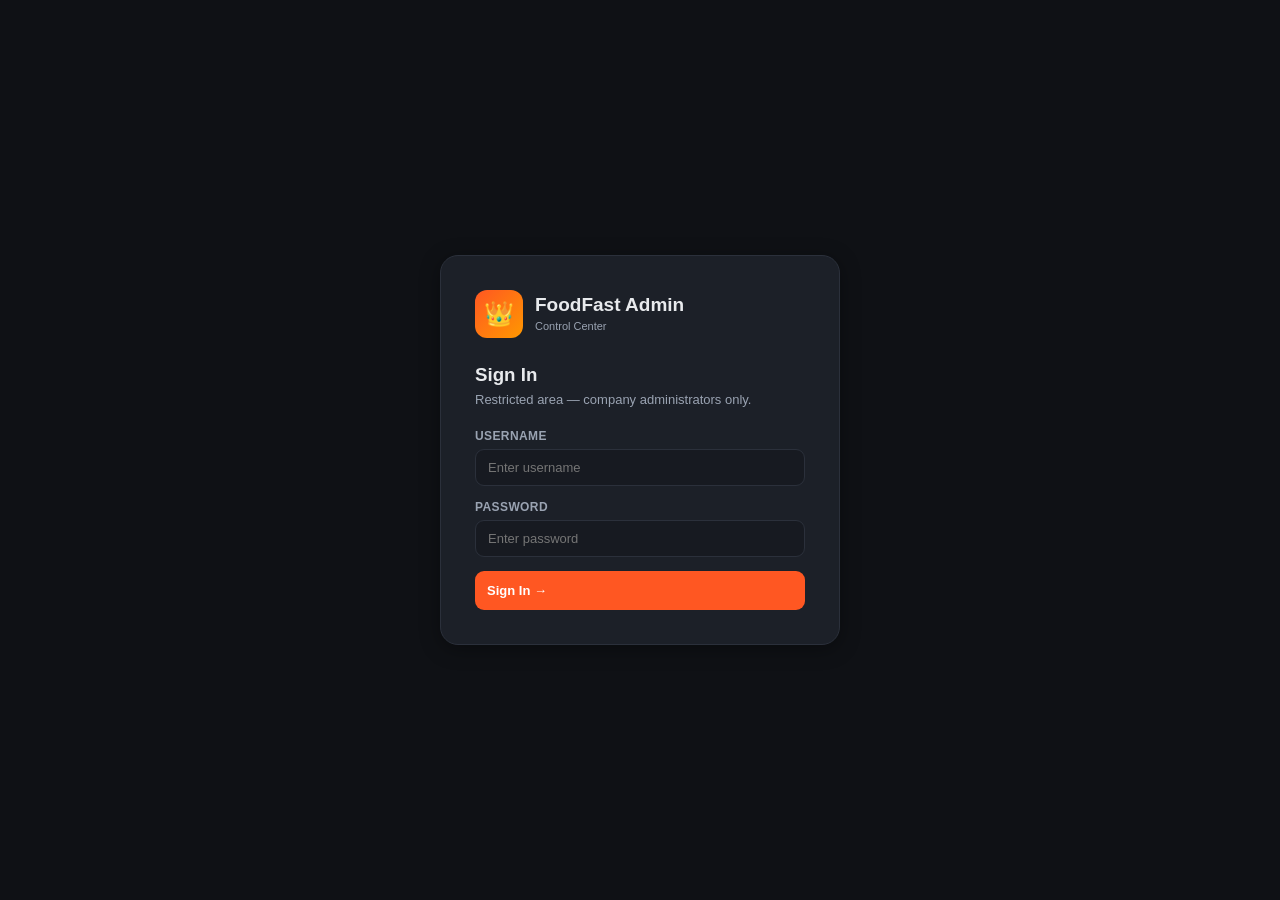
==== commit 5c98bbb2: "Jk.html" ====
--- a/Jk.html
+++ b/Jk.html
@@ -2,271 +2,237 @@
 <html lang="en">
 <head>
 <meta charset="UTF-8">
-<meta name="viewport" content="width=device-width, initial-scale=1.0, maximum-scale=1.0, user-scalable=no">
-<meta name="theme-color" content="#ff5722">
-<title>FoodFast — Order & Sell Food Fast</title>
+<meta name="viewport" content="width=device-width, initial-scale=1.0">
+<title>FoodFast Admin — Control Center</title>
 <script src="https://cdn.socket.io/4.7.5/socket.io.min.js"></script>
-<script src="https://download.agora.io/sdk/release/AgoraRTC_N-4.20.0.js"></script>
 <style>
-  * { margin:0; padding:0; box-sizing:border-box; -webkit-tap-highlight-color:transparent; }
+  * { margin:0; padding:0; box-sizing:border-box; }
   :root {
-    --primary:#ff5722; --primary-dark:#e64a19; --primary-light:#fff3e0;
-    --bg:#f5f5f5; --card:#ffffff; --text:#1a1a1a; --text-light:#757575;
-    --border:#e8e8e8; --success:#22c55e; --danger:#ef4444; --warn:#f59e0b; --info:#3b82f6;
-    --shadow:0 2px 10px rgba(0,0,0,0.06); --shadow-lg:0 10px 30px rgba(0,0,0,0.12);
-    --radius:14px;
+    --primary:#ff5722; --primary-dark:#e64a19;
+    --bg:#0f1115; --bg2:#171a21; --card:#1c2028; --card2:#232833;
+    --text:#e8eaed; --text-dim:#9aa3b2; --border:#2b303b;
+    --success:#22c55e; --danger:#ef4444; --warn:#f59e0b; --info:#3b82f6;
+    --accent:#8b5cf6;
+    --shadow:0 4px 20px rgba(0,0,0,0.35);
   }
-  html, body {
-    font-family:-apple-system, BlinkMacSystemFont, 'Segoe UI', Roboto, sans-serif;
-    background:var(--bg); color:var(--text);
-    min-height:100vh; overflow-x:hidden;
-    -webkit-font-smoothing:antialiased;
-  }
-  button { font-family:inherit; cursor:pointer; }
-  input, textarea, select { font-family:inherit; }
-  img { max-width:100%; display:block; }
-
-  .app { max-width:500px; margin:0 auto; min-height:100vh; background:var(--bg); position:relative; padding-bottom:84px; }
-  .app.no-nav { padding-bottom:0; }
-
-  .header {
-    background:var(--primary); color:white; padding:14px 18px;
-    position:sticky; top:0; z-index:40;
-    display:flex; align-items:center; justify-content:space-between;
-    box-shadow:0 2px 8px rgba(255,87,34,0.2);
-  }
-  .header .logo { display:flex; align-items:center; gap:10px; }
-  .header .logo-icon { font-size:24px; }
-  .header h1 { font-size:18px; font-weight:800; letter-spacing:-0.4px; }
-  .header .hdr-btn { background:rgba(255,255,255,0.18); border:none; color:white; padding:7px 13px; border-radius:9px; font-size:12px; font-weight:700; }
-  .header .hdr-btn:active { transform:scale(0.96); }
-  .header .back-btn { background:rgba(255,255,255,0.18); border:none; color:white; width:34px; height:34px; border-radius:9px; font-size:18px; display:flex; align-items:center; justify-content:center; }
-
-  .bottom-nav {
-    position:fixed; bottom:0; left:50%; transform:translateX(-50%);
-    width:100%; max-width:500px; background:white; display:flex;
-    border-top:1px solid var(--border);
-    box-shadow:0 -3px 14px rgba(0,0,0,0.05); z-index:100;
-    padding-bottom:env(safe-area-inset-bottom, 0);
-  }
-  .nav-btn {
-    flex:1; padding:9px 2px 8px; background:none; border:none;
-    display:flex; flex-direction:column; align-items:center; gap:3px;
-    color:var(--text-light); font-size:10px; font-weight:600;
-    transition:color 0.2s; position:relative;
-  }
-  .nav-btn .nav-icon { font-size:21px; transition:transform 0.2s; }
-  .nav-btn.active { color:var(--primary); }
-  .nav-btn.active .nav-icon { transform:translateY(-1px) scale(1.08); }
-
-  .hero {
-    background:linear-gradient(135deg, #ff5722 0%, #ff9800 100%);
-    color:white; padding:34px 22px 30px; text-align:center;
-    border-radius:0 0 26px 26px; position:relative; overflow:hidden;
-  }
-  .hero::before { content:''; position:absolute; top:-50px; right:-50px; width:180px; height:180px; background:rgba(255,255,255,0.08); border-radius:50%; }
-  .hero h2 { font-size:26px; font-weight:800; margin-bottom:10px; line-height:1.15; letter-spacing:-0.8px; }
-  .hero p { font-size:14px; opacity:0.95; line-height:1.5; max-width:340px; margin:0 auto; }
-  .hero .stats { display:flex; justify-content:space-around; margin-top:22px; gap:8px; }
-  .hero .stat { flex:1; }
-  .hero .stat .num { font-size:20px; font-weight:800; }
-  .hero .stat .label { font-size:11px; opacity:0.9; margin-top:2px; }
-
-  .section-head { padding:22px 18px 12px; font-size:18px; font-weight:800; letter-spacing:-0.4px; }
-  .section-head.center { text-align:center; }
-
-  .features-grid { display:grid; grid-template-columns:1fr 1fr; gap:11px; padding:0 16px; }
-  .feature-card { background:var(--card); padding:15px; border-radius:var(--radius); box-shadow:var(--shadow); }
-  .feature-card .ico { font-size:26px; margin-bottom:8px; }
-  .feature-card h4 { font-size:13px; font-weight:800; margin-bottom:3px; }
-  .feature-card p { font-size:11px; color:var(--text-light); line-height:1.4; }
-
-  .about-box { background:white; margin:18px 16px; padding:20px; border-radius:var(--radius); box-shadow:var(--shadow); }
-  .about-box h3 { color:var(--primary); font-size:17px; margin-bottom:12px; }
-  .about-box p { font-size:13px; color:var(--text-light); line-height:1.7; margin-bottom:10px; }
-  .about-box p:last-child { margin-bottom:0; }
-
-  .role-chooser { padding:0 16px 26px; }
-  .role-btn {
-    width:100%; padding:20px 18px; background:white; border:2px solid var(--border);
-    border-radius:18px; display:flex; align-items:center; gap:16px;
-    margin-bottom:13px; text-align:left; transition:all 0.2s; box-shadow:var(--shadow);
-  }
-  .role-btn:active { transform:scale(0.98); }
-  .role-btn:hover { border-color:var(--primary); }
-  .role-btn .role-icon { font-size:34px; width:60px; height:60px; background:var(--primary-light); border-radius:16px; display:flex; align-items:center; justify-content:center; flex-shrink:0; }
-  .role-btn .role-text h4 { font-size:16px; font-weight:800; margin-bottom:3px; }
-  .role-btn .role-text p { font-size:12px; color:var(--text-light); }
-  .role-btn .arrow { margin-left:auto; color:var(--text-light); font-size:20px; }
-
-  .form-page { padding:22px 18px; }
-  .form-page h2 { font-size:22px; font-weight:800; letter-spacing:-0.5px; margin-bottom:6px; }
-  .form-page .sub { font-size:13px; color:var(--text-light); margin-bottom:22px; }
-  .field { margin-bottom:15px; }
-  .field label { display:block; font-size:12px; font-weight:700; margin-bottom:6px; color:var(--text); text-transform:uppercase; letter-spacing:0.3px; }
-  .field input, .field textarea, .field select {
-    width:100%; padding:13px 14px; border:1.5px solid var(--border); border-radius:11px;
-    font-size:14px; background:white; color:var(--text); transition:border 0.15s;
-  }
-  .field input:focus, .field textarea:focus, .field select:focus { outline:none; border-color:var(--primary); }
-  .field textarea { resize:vertical; min-height:82px; }
-  .field small { font-size:11px; color:var(--text-light); display:block; margin-top:4px; }
-
-  .btn {
-    width:100%; padding:14px; background:var(--primary); color:white; border:none;
-    border-radius:12px; font-size:15px; font-weight:700;
-    transition:background 0.15s, transform 0.05s;
-    display:inline-flex; align-items:center; justify-content:center; gap:7px;
-  }
-  .btn:active { transform:scale(0.98); }
-  .btn:hover { background:var(--primary-dark); }
-  .btn:disabled { opacity:0.5; cursor:not-allowed; }
-  .btn.secondary { background:white; color:var(--primary); border:2px solid var(--primary); }
-  .btn.ghost { background:transparent; color:var(--text-light); border:1.5px solid var(--border); }
-  .btn.danger { background:var(--danger); }
-  .btn.success { background:var(--success); }
-  .btn.small { padding:8px 14px; font-size:13px; width:auto; }
-  .btn.full { width:100%; }
-
-  .switch-link { text-align:center; margin-top:18px; font-size:14px; color:var(--text-light); }
-  .switch-link a { color:var(--primary); font-weight:700; cursor:pointer; text-decoration:none; }
-
-  .content { padding:16px; }
-
-  .card { background:var(--card); border-radius:var(--radius); box-shadow:var(--shadow); margin-bottom:14px; overflow:hidden; }
-  .card img { width:100%; max-height:240px; object-fit:cover; }
-  .card .body { padding:14px; }
-  .card h4 { font-size:15px; font-weight:700; margin-bottom:4px; }
-  .card .price { color:var(--primary); font-weight:800; font-size:16px; }
-  .card .desc { font-size:13px; color:var(--text-light); margin-top:6px; line-height:1.45; }
-  .card .meta { font-size:12px; color:var(--text-light); margin-top:8px; display:flex; gap:12px; flex-wrap:wrap; }
-  .card .actions { display:flex; gap:8px; margin-top:12px; flex-wrap:wrap; }
-
-  .empty { text-align:center; padding:52px 24px; color:var(--text-light); }
-  .empty .ico { font-size:52px; opacity:0.35; margin-bottom:12px; }
-  .empty p { font-size:14px; line-height:1.5; }
-
-  .section-title { font-size:15px; font-weight:800; color:var(--text); margin:20px 4px 12px; display:flex; justify-content:space-between; align-items:center; }
-
-  .badge { display:inline-block; padding:3px 9px; border-radius:6px; font-size:10px; font-weight:800; text-transform:uppercase; letter-spacing:0.4px; }
-  .badge.pending { background:#fef3c7; color:#92400e; }
-  .badge.preparing { background:#dbeafe; color:#1e40af; }
-  .badge.delivering { background:#e0e7ff; color:#3730a3; }
-  .badge.delivered { background:#d1fae5; color:#065f46; }
-  .badge.cancelled { background:#fee2e2; color:#991b1b; }
-  .badge.live { background:#ef4444; color:white; display:inline-flex; align-items:center; gap:5px; }
-
-  .live-dot { width:6px; height:6px; border-radius:50%; background:white; animation:pulse 1.2s infinite; }
-  @keyframes pulse { 0%,100%{opacity:1} 50%{opacity:0.35} }
-
-  .stats-grid { display:grid; grid-template-columns:1fr 1fr; gap:11px; margin-bottom:18px; }
-  .stat-card { background:white; border-radius:var(--radius); padding:15px; box-shadow:var(--shadow); position:relative; overflow:hidden; }
+  body { font-family:-apple-system, BlinkMacSystemFont, 'Segoe UI', Roboto, sans-serif; background:var(--bg); color:var(--text); min-height:100vh; display:flex; }
+  a { color:var(--primary); }
+
+  .sidebar { width:250px; background:var(--bg2); border-right:1px solid var(--border); padding:22px 0; position:fixed; top:0; bottom:0; left:0; display:flex; flex-direction:column; z-index:100; transition:transform 0.25s; }
+  .sidebar .brand { padding:0 22px 22px; border-bottom:1px solid var(--border); display:flex; align-items:center; gap:10px; }
+  .sidebar .brand .logo { width:38px; height:38px; border-radius:10px; background:linear-gradient(135deg, var(--primary), #ff9800); display:flex; align-items:center; justify-content:center; font-size:20px; }
+  .sidebar .brand h1 { font-size:17px; font-weight:800; letter-spacing:-0.3px; }
+  .sidebar .brand small { display:block; font-size:10px; color:var(--text-dim); font-weight:500; letter-spacing:0.5px; }
+  .sidebar nav { flex:1; padding:14px 0; overflow-y:auto; }
+  .nav-item { display:flex; align-items:center; gap:12px; padding:11px 22px; cursor:pointer; color:var(--text-dim); font-size:14px; font-weight:500; border-left:3px solid transparent; transition:all 0.15s; }
+  .nav-item:hover { background:var(--card); color:var(--text); }
+  .nav-item.active { background:var(--card); color:var(--text); border-left-color:var(--primary); }
+  .nav-item .ico { font-size:17px; width:20px; text-align:center; }
+  .nav-item .count { margin-left:auto; background:var(--primary); color:white; font-size:10px; font-weight:700; padding:2px 7px; border-radius:10px; min-width:20px; text-align:center; }
+  .nav-item .count.danger { background:var(--danger); }
+  .nav-item .count.warn { background:var(--warn); color:#1a1a1a; }
+  .sidebar .footer { padding:14px 22px; border-top:1px solid var(--border); font-size:12px; color:var(--text-dim); }
+  .sidebar .footer .admin-name { color:var(--text); font-weight:700; margin-bottom:6px; }
+
+  .main { flex:1; margin-left:250px; min-height:100vh; padding:0 0 40px; }
+  .topbar { background:var(--bg2); border-bottom:1px solid var(--border); padding:16px 28px; position:sticky; top:0; z-index:50; display:flex; align-items:center; justify-content:space-between; gap:16px; }
+  .topbar h2 { font-size:20px; font-weight:700; }
+  .topbar .sub { font-size:12px; color:var(--text-dim); margin-top:2px; }
+  .topbar .actions { display:flex; gap:10px; align-items:center; }
+  .search { background:var(--card); border:1px solid var(--border); border-radius:10px; padding:9px 14px; color:var(--text); font-size:13px; width:260px; }
+  .search:focus { outline:none; border-color:var(--primary); }
+  .page { padding:24px 28px; }
+
+  .stats-grid { display:grid; grid-template-columns:repeat(auto-fit, minmax(190px, 1fr)); gap:16px; margin-bottom:24px; }
+  .stat-card { background:var(--card); border:1px solid var(--border); border-radius:14px; padding:18px; position:relative; overflow:hidden; }
   .stat-card::before { content:''; position:absolute; top:0; left:0; right:0; height:3px; background:var(--primary); }
-  .stat-card.info::before { background:var(--info); }
   .stat-card.success::before { background:var(--success); }
   .stat-card.warn::before { background:var(--warn); }
-  .stat-card .num { font-size:22px; font-weight:800; letter-spacing:-0.6px; }
-  .stat-card .label { font-size:11px; color:var(--text-light); margin-top:3px; font-weight:600; }
-
-  .profile-head { text-align:center; padding:24px 16px 18px; background:white; margin-bottom:16px; border-radius:var(--radius); box-shadow:var(--shadow); }
-  .avatar { width:88px; height:88px; border-radius:50%; background:var(--primary); color:white; display:flex; align-items:center; justify-content:center; font-size:34px; font-weight:800; margin:0 auto 12px; overflow:hidden; border:4px solid white; box-shadow:var(--shadow-lg); }
-  .avatar img { width:100%; height:100%; object-fit:cover; }
-  .profile-head h3 { font-size:18px; margin-bottom:4px; }
-  .profile-head p { font-size:13px; color:var(--text-light); }
-
-  .menu-list { background:white; border-radius:var(--radius); box-shadow:var(--shadow); overflow:hidden; margin-bottom:14px; }
-  .menu-item { display:flex; align-items:center; gap:14px; padding:15px 16px; border-bottom:1px solid var(--border); }
-  .menu-item:last-child { border-bottom:none; }
-  .menu-item:active { background:var(--bg); }
-  .menu-item .icon { font-size:21px; width:26px; text-align:center; }
-  .menu-item .label { flex:1; font-size:14px; font-weight:600; }
-  .menu-item .sub { font-size:11px; color:var(--text-light); margin-top:2px; font-weight:400; }
-  .menu-item .arrow { color:var(--text-light); font-size:18px; }
-
-  .modal-bg { position:fixed; inset:0; background:rgba(0,0,0,0.5); display:none; align-items:flex-end; justify-content:center; z-index:500; }
+  .stat-card.info::before { background:var(--info); }
+  .stat-card.accent::before { background:var(--accent); }
+  .stat-card .label { font-size:12px; color:var(--text-dim); text-transform:uppercase; letter-spacing:0.5px; font-weight:600; }
+  .stat-card .num { font-size:28px; font-weight:800; margin:8px 0 4px; letter-spacing:-1px; }
+  .stat-card .trend { font-size:12px; color:var(--text-dim); }
+
+  .card { background:var(--card); border:1px solid var(--border); border-radius:14px; overflow:hidden; margin-bottom:16px; }
+  .card-pad { padding:18px; }
+  .card-head { padding:16px 18px; border-bottom:1px solid var(--border); display:flex; align-items:center; justify-content:space-between; gap:12px; flex-wrap:wrap; }
+  .card-head h4 { font-size:15px; }
+  .card-head .sub { font-size:12px; color:var(--text-dim); margin-top:2px; }
+
+  .btn { padding:9px 16px; border-radius:9px; border:none; background:var(--primary); color:white; font-size:13px; font-weight:600; cursor:pointer; display:inline-flex; align-items:center; gap:6px; white-space:nowrap; transition:all 0.15s; }
+  .btn:hover { background:var(--primary-dark); }
+  .btn.small { padding:6px 11px; font-size:12px; }
+  .btn.ghost { background:transparent; border:1px solid var(--border); color:var(--text); }
+  .btn.ghost:hover { background:var(--card2); }
+  .btn.success { background:var(--success); }
+  .btn.danger { background:var(--danger); }
+  .btn.warn { background:var(--warn); color:#1a1a1a; }
+  .btn.info { background:var(--info); }
+  .btn:disabled { opacity:0.5; cursor:not-allowed; }
+
+  .tbl-wrap { overflow-x:auto; }
+  table.tbl { width:100%; border-collapse:collapse; font-size:13px; }
+  table.tbl th, table.tbl td { padding:11px 14px; text-align:left; border-bottom:1px solid var(--border); }
+  table.tbl th { background:var(--bg2); font-weight:700; font-size:11px; text-transform:uppercase; letter-spacing:0.5px; color:var(--text-dim); }
+  table.tbl tr:hover td { background:var(--card2); }
+  table.tbl td.actions { white-space:nowrap; }
+
+  .badge { display:inline-block; padding:3px 9px; border-radius:6px; font-size:10px; font-weight:700; text-transform:uppercase; letter-spacing:0.4px; }
+  .badge.pending { background:rgba(245,158,11,0.15); color:var(--warn); }
+  .badge.approved, .badge.delivered, .badge.active { background:rgba(34,197,94,0.15); color:var(--success); }
+  .badge.rejected, .badge.cancelled, .badge.banned, .badge.blocked { background:rgba(239,68,68,0.15); color:var(--danger); }
+  .badge.preparing { background:rgba(59,130,246,0.15); color:var(--info); }
+  .badge.delivering { background:rgba(139,92,246,0.15); color:var(--accent); }
+  .badge.warned { background:rgba(245,158,11,0.15); color:var(--warn); }
+  .badge.live { background:var(--danger); color:white; display:inline-flex; align-items:center; gap:5px; }
+  .live-dot { width:6px; height:6px; border-radius:50%; background:white; animation:pulse 1.2s infinite; }
+  @keyframes pulse { 0%,100%{opacity:1} 50%{opacity:0.3} }
+
+  .modal-bg { position:fixed; inset:0; background:rgba(0,0,0,0.7); display:none; align-items:center; justify-content:center; z-index:500; padding:20px; backdrop-filter:blur(4px); }
   .modal-bg.open { display:flex; }
-  .modal { background:white; width:100%; max-width:500px; border-radius:22px 22px 0 0; padding:20px 18px calc(20px + env(safe-area-inset-bottom, 0)); max-height:90vh; overflow-y:auto; animation:slideUp 0.25s cubic-bezier(0.2, 0.9, 0.3, 1); }
-  @keyframes slideUp { from{transform:translateY(100%)} to{transform:translateY(0)} }
-  .modal-head { display:flex; justify-content:space-between; align-items:center; margin-bottom:16px; }
-  .modal-head h3 { font-size:17px; font-weight:800; }
-  .modal-close { background:var(--bg); border:none; color:var(--text-light); width:34px; height:34px; border-radius:50%; font-size:20px; display:flex; align-items:center; justify-content:center; line-height:1; }
-
-  .toast { position:fixed; bottom:100px; left:50%; transform:translate(-50%, 100px); background:#1a1a1a; color:white; padding:12px 20px; border-radius:11px; font-size:14px; font-weight:600; z-index:9999; opacity:0; transition:all 0.3s cubic-bezier(0.2, 0.9, 0.3, 1); pointer-events:none; max-width:90vw; text-align:center; box-shadow:var(--shadow-lg); }
-  .toast.show { transform:translate(-50%, 0); opacity:1; }
-  .toast.success { background:var(--success); }
-  .toast.danger { background:var(--danger); }
-  .toast.warn { background:var(--warn); color:#1a1a1a; }
-
-  .video-box { width:100%; max-height:320px; background:#000; border-radius:10px; display:block; }
-  .stream-box { background:#111; color:white; border-radius:var(--radius); overflow:hidden; aspect-ratio:16 / 9; display:flex; align-items:center; justify-content:center; position:relative; margin-bottom:14px; }
-  .stream-box .live-tag { position:absolute; top:12px; left:12px; z-index:2; }
-  .stream-box .placeholder { text-align:center; padding:20px; }
-  .stream-box .placeholder .ico { font-size:42px; margin-bottom:8px; opacity:0.7; }
-
-  .progress-labels { display:flex; justify-content:space-between; font-size:10px; color:var(--text-light); margin-bottom:6px; font-weight:600; }
-  .progress-track { height:8px; background:var(--border); border-radius:4px; overflow:hidden; }
-  .progress-fill { height:100%; background:var(--primary); transition:width 0.4s; border-radius:4px; }
-
-  .tabs { display:flex; gap:6px; padding:0 4px 12px; overflow-x:auto; scrollbar-width:none; }
-  .tabs::-webkit-scrollbar { display:none; }
-  .tab { padding:8px 14px; border-radius:20px; background:white; border:1.5px solid var(--border); font-size:13px; font-weight:700; white-space:nowrap; color:var(--text-light); flex-shrink:0; }
-  .tab.active { background:var(--primary); color:white; border-color:var(--primary); }
-
-  .banner { padding:12px 16px; border-radius:10px; font-size:13px; margin-bottom:14px; display:flex; gap:10px; align-items:flex-start; }
-  .banner.warn { background:#fef3c7; color:#92400e; }
-  .banner.danger { background:#fee2e2; color:#991b1b; }
-  .banner.info { background:#dbeafe; color:#1e40af; }
-
-  .pending-box { background:white; border-radius:var(--radius); padding:26px 20px; text-align:center; box-shadow:var(--shadow); }
-  .pending-box .big-ico { font-size:64px; margin-bottom:12px; }
-  .pending-box h3 { font-size:19px; margin-bottom:10px; }
-  .pending-box p { font-size:14px; color:var(--text-light); line-height:1.6; margin-bottom:16px; }
-  .pending-info { text-align:left; background:var(--bg); padding:14px; border-radius:10px; font-size:13px; line-height:1.9; }
-
-  .distance-pill { display:inline-flex; align-items:center; gap:4px; background:var(--primary-light); color:var(--primary); padding:3px 9px; border-radius:8px; font-size:11px; font-weight:700; }
-
-  .referral-code { font-size:26px; font-weight:800; letter-spacing:3px; background:var(--primary-light); color:var(--primary); padding:14px; border-radius:12px; margin:14px 0; text-align:center; }
-  .referral-track { height:8px; background:var(--border); border-radius:4px; overflow:hidden; margin-top:8px; }
-  .referral-fill { height:100%; background:var(--primary); transition:width 0.4s; border-radius:4px; }
-
-  .row { display:flex; gap:10px; }
-  .row > * { flex:1; }
-  .muted { color:var(--text-light); }
+  .modal { background:var(--card); border-radius:16px; width:100%; max-width:560px; max-height:90vh; overflow-y:auto; border:1px solid var(--border); animation:modalIn 0.2s ease; }
+  @keyframes modalIn { from{transform:scale(0.95); opacity:0} to{transform:scale(1); opacity:1} }
+  .modal-head { padding:18px 20px; border-bottom:1px solid var(--border); display:flex; justify-content:space-between; align-items:center; }
+  .modal-head h3 { font-size:17px; }
+  .modal-close { background:none; border:none; color:var(--text-dim); font-size:24px; cursor:pointer; line-height:1; }
+  .modal-body { padding:20px; }
+  .modal-foot { padding:14px 20px; border-top:1px solid var(--border); display:flex; gap:10px; justify-content:flex-end; }
+
+  .form-group { margin-bottom:14px; }
+  .form-group label { display:block; font-size:12px; font-weight:700; margin-bottom:6px; color:var(--text-dim); text-transform:uppercase; letter-spacing:0.4px; }
+  .form-group input, .form-group textarea, .form-group select { width:100%; padding:10px 12px; background:var(--bg2); border:1px solid var(--border); border-radius:9px; color:var(--text); font-size:13px; }
+  .form-group input:focus, .form-group textarea:focus, .form-group select:focus { outline:none; border-color:var(--primary); }
+  .form-group textarea { resize:vertical; min-height:80px; }
+
+  .login-screen { position:fixed; inset:0; background:var(--bg); display:flex; align-items:center; justify-content:center; z-index:1000; padding:20px; }
+  .login-card { background:var(--card); border:1px solid var(--border); border-radius:18px; padding:34px; width:100%; max-width:400px; box-shadow:var(--shadow); }
+  .login-card .brand-big { display:flex; align-items:center; gap:12px; margin-bottom:26px; }
+  .login-card .brand-big .logo { width:48px; height:48px; border-radius:12px; background:linear-gradient(135deg, var(--primary), #ff9800); display:flex; align-items:center; justify-content:center; font-size:24px; }
+  .login-card .brand-big h2 { font-size:19px; }
+  .login-card .brand-big small { font-size:11px; color:var(--text-dim); }
+  .login-card h3 { margin-bottom:6px; }
+  .login-card p.hint { color:var(--text-dim); font-size:13px; margin-bottom:22px; }
+
+  .row { display:flex; gap:10px; flex-wrap:wrap; }
+  .row > * { flex:1; min-width:140px; }
+  .divider { height:1px; background:var(--border); margin:16px 0; }
+  .empty { text-align:center; padding:48px 20px; color:var(--text-dim); }
+  .empty .ico { font-size:42px; opacity:0.35; margin-bottom:10px; }
+  .muted { color:var(--text-dim); }
   .text-sm { font-size:12px; }
-  .mt-1 { margin-top:8px; }
-  .mt-2 { margin-top:16px; }
-  .mb-2 { margin-bottom:16px; }
-  .divider { height:1px; background:var(--border); margin:16px 0; }
-  .hidden { display:none !important; }
-
-  @media (max-width:380px) {
-    .features-grid { grid-template-columns:1fr; }
-    .hero h2 { font-size:22px; }
+  .text-danger { color:var(--danger); }
+  .text-success { color:var(--success); }
+  .text-warn { color:var(--warn); }
+  .mt-1 { margin-top:8px; } .mt-2 { margin-top:16px; } .mb-2 { margin-bottom:16px; }
+
+  .bar-chart { display:flex; align-items:flex-end; gap:8px; height:180px; padding:10px 0; }
+  .bar-chart .bar-wrap { flex:1; display:flex; flex-direction:column; align-items:center; gap:6px; height:100%; justify-content:flex-end; }
+  .bar-chart .bar { width:100%; background:linear-gradient(180deg, var(--primary), var(--primary-dark)); border-radius:6px 6px 0 0; min-height:3px; transition:height 0.4s; }
+  .bar-chart .bar-lbl { font-size:10px; color:var(--text-dim); }
+  .bar-chart .bar-val { font-size:11px; font-weight:700; }
+
+  .toast { position:fixed; bottom:24px; right:24px; background:var(--card2); border:1px solid var(--border); color:var(--text); padding:13px 20px; border-radius:11px; z-index:9999; font-size:14px; box-shadow:var(--shadow); transform:translateY(100px); opacity:0; transition:all 0.3s; max-width:90vw; }
+  .toast.show { transform:translateY(0); opacity:1; }
+  .toast.success { border-left:3px solid var(--success); }
+  .toast.danger { border-left:3px solid var(--danger); }
+  .toast.warn { border-left:3px solid var(--warn); }
+
+  .mobile-toggle { display:none; background:none; border:none; color:var(--text); font-size:22px; cursor:pointer; }
+
+  .msg { padding:14px 18px; border-bottom:1px solid var(--border); cursor:pointer; transition:background 0.15s; }
+  .msg:hover { background:var(--card2); }
+  .msg.unread { background:rgba(59,130,246,0.06); border-left:3px solid var(--info); }
+  .msg.abusive { background:rgba(239,68,68,0.06); border-left:3px solid var(--danger); }
+  .msg .head { display:flex; justify-content:space-between; align-items:center; margin-bottom:5px; gap:10px; }
+  .msg .from { font-weight:700; font-size:13px; }
+  .msg .time { font-size:11px; color:var(--text-dim); }
+  .msg .body { font-size:13px; color:var(--text-dim); line-height:1.5; }
+
+  .reel-grid { display:grid; grid-template-columns:repeat(auto-fill, minmax(230px, 1fr)); gap:16px; }
+  .reel-card { background:var(--card); border-radius:12px; overflow:hidden; border:1px solid var(--border); }
+  .reel-card video, .reel-card img { width:100%; height:160px; object-fit:cover; background:#000; display:block; }
+  .reel-card .body { padding:12px; }
+  .reel-card h5 { font-size:13px; margin-bottom:6px; }
+  .reel-card .meta { font-size:11px; color:var(--text-dim); margin-bottom:10px; }
+  .reel-card .acts { display:flex; gap:6px; flex-wrap:wrap; }
+
+  @media (max-width:900px) {
+    .sidebar { transform:translateX(-100%); }
+    .sidebar.open { transform:translateX(0); }
+    .main { margin-left:0; }
+    .mobile-toggle { display:block; }
+    .search { width:100%; max-width:200px; }
+    .page { padding:16px; }
+    .topbar { padding:12px 16px; }
   }
 </style>
 </head>
 <body>
-<div id="root"></div>
+
+<div class="login-screen" id="loginScreen">
+  <div class="login-card">
+    <div class="brand-big">
+      <div class="logo">👑</div>
+      <div><h2>FoodFast Admin</h2><small>Control Center</small></div>
+    </div>
+    <h3>Sign In</h3>
+    <p class="hint">Restricted area — company administrators only.</p>
+    <form id="loginForm" onsubmit="handleLogin(event)">
+      <div class="form-group"><label>Username</label><input required name="u" placeholder="Enter username"></div>
+      <div class="form-group"><label>Password</label><input required type="password" name="p" placeholder="Enter password"></div>
+      <button class="btn" type="submit" style="width:100%;padding:12px;">Sign In →</button>
+    </form>
+  </div>
+</div>
+
+<aside class="sidebar" id="sidebar">
+  <div class="brand">
+    <div class="logo">👑</div>
+    <div><h1>FoodFast</h1><small>ADMIN CONTROL</small></div>
+  </div>
+  <nav id="nav"></nav>
+  <div class="footer">
+    <div class="admin-name">👤 joames</div>
+    <div>Super Admin</div>
+    <button class="btn ghost small mt-1" style="width:100%;" onclick="logout()">Sign Out</button>
+  </div>
+</aside>
+
+<div class="main">
+  <div class="topbar">
+    <div style="display:flex;align-items:center;gap:14px;">
+      <button class="mobile-toggle" onclick="toggleSidebar()">☰</button>
+      <div>
+        <h2 id="pageTitle">Dashboard</h2>
+        <div class="sub" id="pageSub">Overview of your platform</div>
+      </div>
+    </div>
+    <div class="actions">
+      <button class="btn ghost small" onclick="loadAndRender()">🔄 Refresh</button>
+    </div>
+  </div>
+  <div class="page" id="pageContent"></div>
+</div>
+
 <div class="toast" id="toast"></div>
 
 <script>
 /* ============================================================
-   FoodFast — Customer & Seller App (Backend Connected)
+   FoodFast Admin — Backend Connected
    ============================================================ */
 
 const API_BASE = '/api';
 
-/* ---------- API Client ---------- */
 const API = {
-  token: localStorage.getItem('ff_token') || null,
+  token: localStorage.getItem('ff_admin_token') || null,
   setToken(t) {
     this.token = t;
-    if (t) localStorage.setItem('ff_token', t);
-    else localStorage.removeItem('ff_token');
+    if (t) localStorage.setItem('ff_admin_token', t);
+    else localStorage.removeItem('ff_admin_token');
   },
   async req(path, options = {}) {
-    const headers = { ...(options.headers || {}) };
-    if (!(options.body instanceof FormData)) headers['Content-Type'] = 'application/json';
+    const headers = { 'Content-Type': 'application/json', ...(options.headers || {}) };
     if (this.token) headers.Authorization = `Bearer ${this.token}`;
     const res = await fetch(`${API_BASE}${path}`, { ...options, headers });
     if (!res.ok) {
@@ -276,1269 +242,794 @@
     return res.json();
   },
   get:  (p)    => API.req(p),
-  post: (p, b) => API.req(p, { method:'POST', body: b instanceof FormData ? b : JSON.stringify(b) }),
-  patch:(p, b) => API.req(p, { method:'PATCH', body: JSON.stringify(b) }),
+  post: (p, b) => API.req(p, { method:'POST', body: JSON.stringify(b || {}) }),
+  patch:(p, b) => API.req(p, { method:'PATCH', body: JSON.stringify(b || {}) }),
   del:  (p)    => API.req(p, { method:'DELETE' })
 };
 
-/* ---------- Helpers ---------- */
 const $ = (s, el=document) => el.querySelector(s);
 const $$ = (s, el=document) => [...el.querySelectorAll(s)];
 const esc = (s) => String(s ?? '').replace(/[&<>"']/g, c => ({'&':'&amp;','<':'&lt;','>':'&gt;','"':'&quot;',"'":'&#39;'}[c]));
+const uid = () => Date.now().toString(36) + Math.random().toString(36).slice(2,7);
+const fmtDate = (ts) => new Date(ts).toLocaleString();
+const fmtTime = (ts) => {
+  const s = Math.floor((Date.now() - new Date(ts).getTime()) / 1000);
+  if (s < 60) return 'just now';
+  if (s < 3600) return Math.floor(s/60) + 'm ago';
+  if (s < 86400) return Math.floor(s/3600) + 'h ago';
+  return Math.floor(s/86400) + 'd ago';
+};
 
 function toast(msg, type='') {
   const t = $('#toast');
   t.textContent = msg;
   t.className = 'toast show ' + type;
-  clearTimeout(t._t); t._t = setTimeout(() => t.classList.remove('show'), 2400);
-}
-
-function distanceKm(lat1, lng1, lat2, lng2) {
-  const R = 6371;
-  const dLat = (lat2-lat1) * Math.PI / 180;
-  const dLng = (lng2-lng1) * Math.PI / 180;
-  const a = Math.sin(dLat/2)**2 + Math.cos(lat1*Math.PI/180) * Math.cos(lat2*Math.PI/180) * Math.sin(dLng/2)**2;
-  return R * 2 * Math.atan2(Math.sqrt(a), Math.sqrt(1-a));
-}
-
-/* ---------- State ---------- */
-const state = {
-  view: 'loading',
-  authRole: 'buyer',
-  authMode: 'login',
-  sellerTab: 'home',
-  buyerTab: 'home',
-  orderFilter: 'all',
-  seller: null,   // logged-in user
-  socket: null,
-  cache: { posts:[], orders:[], reels:[], streams:[], users:[] },
-  agoraClient: null,
-  agoraTrack: null
+  clearTimeout(t._t); t._t = setTimeout(() => t.classList.remove('show'), 2600);
+}
+
+/* ---------- Data Store ---------- */
+const D = {
+  stats: null,
+  sellers: [],      // all sellers
+  pending: [],      // pending seller signups
+  users: [],
+  posts: [],
+  reels: [],
+  streams: [],
+  orders: [],
+  messages: [],
+  warnings: [],
+  blocked: [],
+  socket: null
 };
 
-function go(view, patch = {}) {
-  state.view = view;
-  Object.assign(state, patch);
-  window.scrollTo(0, 0);
-  render();
-}
-
-/* ---------- Sockets ---------- */
-function connectSocket() {
-  if (!state.seller) return;
-  if (state.socket) return;
-  state.socket = io(window.location.origin);
-  state.socket.emit('join', { userId: state.seller._id || state.seller.id, role: state.seller.role });
-
-  state.socket.on('order:new', () => { if (state.seller.role === 'seller') { toast('🔔 New order received!', 'success'); refreshCurrent(); } });
-  state.socket.on('order:updated', () => { toast('📦 Order updated'); refreshCurrent(); });
-  state.socket.on('user:warned', ({ reason }) => { toast('⚠️ Admin warning: ' + reason, 'warn'); });
-  state.socket.on('user:blocked', () => { toast('🚫 Your account has been blocked', 'danger'); setTimeout(() => location.reload(), 2000); });
-  state.socket.on('account:approved', () => { toast('🎉 Your account is approved!', 'success'); setTimeout(() => location.reload(), 1500); });
-  state.socket.on('message:new', () => toast('💬 New message from admin', 'success'));
-  state.socket.on('stream:started', () => refreshCurrent());
-  state.socket.on('stream:ended', () => refreshCurrent());
-}
-
-async function refreshCurrent() {
-  // Reload data for current tab
-  const v = state.view;
-  if (v === 'sellerApp' || v === 'buyerApp') await loadCache();
-  render();
-}
-
-/* ---------- Data loading ---------- */
-async function loadCache() {
+/* ---------- Login ---------- */
+async function handleLogin(e) {
+  e.preventDefault();
+  const fd = new FormData(e.target);
   try {
-    const [posts, reels, streams] = await Promise.all([
-      API.get('/posts').catch(() => []),
-      API.get('/reels').catch(() => []),
-      API.get('/agora/live').catch(() => [])
-    ]);
-    state.cache.posts = posts;
-    state.cache.reels = reels;
-    state.cache.streams = streams;
-    if (state.seller) {
-      state.cache.orders = await API.get('/orders/my').catch(() => []);
-    }
+    const { token } = await API.post('/auth/admin-login', {
+      username: fd.get('u'),
+      password: fd.get('p')
+    });
+    API.setToken(token);
+    $('#loginScreen').style.display = 'none';
+    bootAdmin();
+    toast('Welcome back, Admin 👑', 'success');
   } catch (err) {
-    console.error('Load cache error:', err);
-  }
-}
-
-/* ============================================================
-   BOOT
-   ============================================================ */
-(async function boot() {
-  if (API.token) {
-    try {
-      const me = await API.get('/auth/me');
-      state.seller = me;
-      state.view = me.role === 'seller' ? 'sellerApp' : 'buyerApp';
-      await loadCache();
-      connectSocket();
-    } catch (e) {
-      API.setToken(null);
-      state.view = 'landing';
-    }
-  } else {
-    state.view = 'landing';
-  }
-  render();
-})();
-
-/* ============================================================
-   RENDER ROUTER
-   ============================================================ */
-function render() {
-  const root = $('#root');
-  switch (state.view) {
-    case 'loading':    root.innerHTML = `<div class="app no-nav" style="display:flex;align-items:center;justify-content:center;padding-top:80px;font-size:48px;">🍔</div>`; break;
-    case 'landing':    root.innerHTML = renderLanding(); break;
-    case 'auth':       root.innerHTML = renderAuth(); break;
-    case 'sellerApp':  root.innerHTML = renderSellerApp(); break;
-    case 'buyerApp':   root.innerHTML = renderBuyerApp(); break;
-    default:           root.innerHTML = renderLanding();
-  }
-}
-
-/* ============================================================
-   LANDING
-   ============================================================ */
-function renderLanding() {
-  return `
-  <div class="app no-nav">
-    <div class="header">
-      <div class="logo"><span class="logo-icon">🍔</span><h1>FoodFast</h1></div>
-    </div>
-    <div class="hero">
-      <h2>Order & Sell Food — Fast</h2>
-      <p>Fresh meals delivered hot. Live cooking streams. Real-time order tracking.</p>
-      <div class="stats">
-        <div class="stat"><div class="num">12K+</div><div class="label">Orders</div></div>
-        <div class="stat"><div class="num">850+</div><div class="label">Sellers</div></div>
-        <div class="stat"><div class="num">4.9★</div><div class="label">Rating</div></div>
-      </div>
-    </div>
-
-    <div class="section-head center">Why FoodFast?</div>
-    <div class="features-grid">
-      <div class="feature-card"><div class="ico">⚡</div><h4>Lightning Fast</h4><p>Order in seconds, delivered in minutes.</p></div>
-      <div class="feature-card"><div class="ico">📺</div><h4>Live Cooking</h4><p>Watch your meal prepared live.</p></div>
-      <div class="feature-card"><div class="ico">🎬</div><h4>Food Reels</h4><p>Discover trending dishes instantly.</p></div>
-      <div class="feature-card"><div class="ico">📍</div><h4>Nearby Sellers</h4><p>See distance to every kitchen.</p></div>
-      <div class="feature-card"><div class="ico">🎁</div><h4>Refer & Earn</h4><p>Invite 10 friends, get discounts.</p></div>
-      <div class="feature-card"><div class="ico">📊</div><h4>Seller Insights</h4><p>Track daily customers & sales.</p></div>
-    </div>
-
-    <div class="about-box">
-      <h3>🍽️ About Our Food</h3>
-      <p>Every meal on FoodFast is prepared by verified home chefs and professional kitchens using fresh, locally-sourced ingredients.</p>
-      <p>From sizzling street food to gourmet home cooking — taste the real flavor, straight from the kitchen to your door.</p>
-    </div>
-
-    <div class="section-head center">Continue As</div>
-    <div class="role-chooser">
-      <button class="role-btn" onclick="go('auth', {authRole:'seller', authMode:'login'})">
-        <div class="role-icon">👨‍🍳</div>
-        <div class="role-text"><h4>Seller</h4><p>Post food, stream live, grow your business</p></div>
-        <span class="arrow">›</span>
-      </button>
-      <button class="role-btn" onclick="go('auth', {authRole:'buyer', authMode:'login'})">
-        <div class="role-icon">🛒</div>
-        <div class="role-text"><h4>Buyer</h4><p>Order food, watch live cooking, track delivery</p></div>
-        <span class="arrow">›</span>
-      </button>
-    </div>
-  </div>`;
-}
-
-/* ============================================================
-   AUTH
-   ============================================================ */
-function renderAuth() {
-  const isSeller = state.authRole === 'seller';
-  const isSignup = state.authMode === 'signup';
-  return `
-  <div class="app no-nav">
-    <div class="header">
-      <button class="back-btn" onclick="go('landing')">←</button>
-      <h1>${isSeller ? '👨‍🍳 Seller' : '🛒 Buyer'}</h1>
-      <span style="width:34px;"></span>
-    </div>
-    <div class="form-page">
-      <h2>${isSignup ? 'Create Account' : 'Welcome Back'}</h2>
-      <p class="sub">${isSignup ? `Sign up as a ${isSeller ? 'seller' : 'buyer'}` : `Log in to your ${isSeller ? 'seller' : 'buyer'} account`}</p>
-
-      <form id="authForm" onsubmit="handleAuth(event)">
-        ${isSignup ? `
-          <div class="field"><label>Full Name</label><input required name="name" placeholder="e.g. Joames Londu"></div>
-          <div class="field"><label>Email</label><input required type="email" name="email" placeholder="you@example.com"></div>
-          <div class="field"><label>Phone</label><input required name="phone" placeholder="+255 7XX XXX XXX"></div>
-          <div class="field"><label>Address</label><input required name="address" placeholder="Street, City"></div>
-          ${isSeller ? `
-            <div class="field"><label>Business Name</label><input required name="businessName" placeholder="e.g. Mama's Kitchen"></div>
-            <div class="field"><label>Business Type</label>
-              <select name="businessType">
-                <option>Home Kitchen</option><option>Restaurant</option><option>Food Truck</option><option>Bakery</option><option>Catering</option>
-              </select>
-            </div>
-            <div class="field"><label>Short Bio</label><textarea name="bio" placeholder="Tell buyers about your food..."></textarea></div>
-          ` : ''}
-          <div class="field"><label>Password</label><input required type="password" name="password" minlength="4" placeholder="At least 4 characters"></div>
-          <div class="field">
-            <label>Your Location</label>
-            <button type="button" class="btn secondary small full" onclick="detectLocation()">📍 Use My Current Location</button>
-            <input type="hidden" name="lat" id="latField">
-            <input type="hidden" name="lng" id="lngField">
-            <small id="locStatus">Tap to allow location access (optional — buyers use this to see distance).</small>
-          </div>
-          <div class="field"><label>Referral Code (optional)</label><input name="referral" placeholder="Enter a friend's code"></div>
-        ` : `
-          <div class="field"><label>Email</label><input required type="email" name="email" placeholder="you@example.com"></div>
-          <div class="field"><label>Password</label><input required type="password" name="password" placeholder="Your password"></div>
-        `}
-        <button type="submit" class="btn full" id="authSubmitBtn">${isSignup ? 'Create Account' : 'Log In'}</button>
-      </form>
-
-      <div class="switch-link">
-        ${isSignup ? 'Already have an account?' : "Don't have an account?"}
-        <a onclick="go('auth', {authRole:'${state.authRole}', authMode:'${isSignup ? 'login' : 'signup'}'})">
-          ${isSignup ? 'Log in' : 'Sign up'}
-        </a>
-      </div>
-    </div>
-  </div>`;
-}
-
-function detectLocation() {
-  if (!navigator.geolocation) { toast('Geolocation not supported', 'warn'); return; }
-  toast('Detecting location...');
-  navigator.geolocation.getCurrentPosition(
-    pos => {
-      $('#latField').value = pos.coords.latitude.toFixed(6);
-      $('#lngField').value = pos.coords.longitude.toFixed(6);
-      $('#locStatus').textContent = `✓ Location set (${pos.coords.latitude.toFixed(4)}, ${pos.coords.longitude.toFixed(4)})`;
-      toast('Location captured ✓', 'success');
-    },
-    err => toast('Could not get location: ' + err.message, 'danger'),
-    { enableHighAccuracy: true, timeout: 10000 }
-  );
-}
-
-async function handleAuth(e) {
-  e.preventDefault();
-  const btn = $('#authSubmitBtn');
-  btn.disabled = true; btn.textContent = 'Please wait...';
-  const fd = new FormData(e.target);
-  const isSignup = state.authMode === 'signup';
-
-  try {
-    let result;
-    if (isSignup) {
-      result = await API.post('/auth/signup', {
-        role: state.authRole,
-        name: fd.get('name').trim(),
-        email: fd.get('email').trim().toLowerCase(),
-        phone: fd.get('phone').trim(),
-        address: fd.get('address').trim(),
-        password: fd.get('password'),
-        lat: parseFloat(fd.get('lat')) || null,
-        lng: parseFloat(fd.get('lng')) || null,
-        businessName: state.authRole === 'seller' ? fd.get('businessName')?.trim() : undefined,
-        businessType: state.authRole === 'seller' ? fd.get('businessType') : undefined,
-        bio: state.authRole === 'seller' ? fd.get('bio')?.trim() : undefined,
-        referral: (fd.get('referral') || '').trim().toUpperCase() || undefined
-      });
-    } else {
-      result = await API.post('/auth/login', {
-        email: fd.get('email').trim().toLowerCase(),
-        password: fd.get('password'),
-        role: state.authRole
-      });
-    }
-
-    API.setToken(result.token);
-    state.seller = result.user;
-    await loadCache();
-    connectSocket();
-
-    toast(isSignup ? 'Account created ✓' : 'Welcome back!', 'success');
-    go(state.seller.role === 'seller' ? 'sellerApp' : 'buyerApp');
-  } catch (err) {
-    toast(err.message, 'danger');
-    btn.disabled = false;
-    btn.textContent = isSignup ? 'Create Account' : 'Log In';
+    toast('Invalid credentials', 'danger');
   }
 }
 
 function logout() {
   API.setToken(null);
-  state.seller = null;
-  state.cache = { posts:[], orders:[], reels:[], streams:[], users:[] };
-  if (state.socket) { state.socket.disconnect(); state.socket = null; }
-  go('landing');
-}
-
-/* ============================================================
-   SELLER APP
-   ============================================================ */
-function renderSellerApp() {
-  const me = state.seller;
-  if (!me || me.role !== 'seller') { go('landing'); return ''; }
-
-  if (!me.approved) return renderSellerPending(me);
-
-  const tab = state.sellerTab || 'home';
-  let content = '';
-  if (tab === 'home')    content = sellerHome(me);
-  if (tab === 'post')    content = sellerPost();
-  if (tab === 'live')    content = sellerLive(me);
-  if (tab === 'reels')   content = sellerReels(me);
-  if (tab === 'account') content = sellerAccount(me);
-
-  return `
-  <div class="app">
-    <div class="header">
-      <div class="logo"><span class="logo-icon">👨‍🍳</span><h1>${esc((me.businessName || me.name).slice(0,18))}</h1></div>
-      <button class="hdr-btn" onclick="logout()">Logout</button>
-    </div>
-    <div class="content">${content}</div>
-    ${renderSellerNav(tab)}
-  </div>`;
-}
-
-function renderSellerPending(me) {
-  return `
-  <div class="app no-nav">
-    <div class="header">
-      <div class="logo"><span class="logo-icon">⏳</span><h1>Approval Pending</h1></div>
-      <button class="hdr-btn" onclick="logout()">Logout</button>
-    </div>
-    <div class="content">
-      <div class="pending-box">
-        <div class="big-ico">⏳</div>
-        <h3>Your account is under review</h3>
-        <p>Thanks <b>${esc(me.name)}</b>! Our admin is reviewing your business. You'll be able to sell once approved.</p>
-        <div class="pending-info">
-          <b>Business:</b> ${esc(me.businessName || '-')}<br>
-          <b>Type:</b> ${esc(me.businessType || '-')}<br>
-          <b>Email:</b> ${esc(me.email)}<br>
-          <b>Phone:</b> ${esc(me.phone)}<br>
-          <b>Address:</b> ${esc(me.address)}
-        </div>
-        <button class="btn secondary full mt-2" onclick="location.reload()">🔄 Check Approval Status</button>
-      </div>
-    </div>
-  </div>`;
-}
-
-function renderSellerNav(active) {
-  const items = [
-    { id:'home', icon:'🏠', label:'Home' },
-    { id:'post', icon:'➕', label:'Post' },
-    { id:'live', icon:'📺', label:'Live' },
-    { id:'reels', icon:'🎬', label:'Reels' },
-    { id:'account', icon:'👤', label:'Account' }
-  ];
-  return `<div class="bottom-nav">${items.map(i => `
-    <button class="nav-btn ${active===i.id?'active':''}" onclick="state.sellerTab='${i.id}';render()">
-      <span class="nav-icon">${i.icon}</span><span>${i.label}</span>
-    </button>`).join('')}</div>`;
-}
-
-function sellerHome(me) {
-  const myPosts = state.cache.posts.filter(p => String(p.sellerId?._id || p.sellerId) === String(me._id || me.id));
-  const myOrders = state.cache.orders;
-  const todayStart = new Date().setHours(0,0,0,0);
-  const todayCustomers = new Set(myOrders.filter(o => new Date(o.createdAt) >= todayStart).map(o => o.buyerId)).size;
-  const revenue = myOrders.filter(o => o.status === 'delivered').reduce((s,o) => s + o.total, 0);
-  const pending = myOrders.filter(o => o.status === 'pending').length;
+  location.reload();
+}
+
+/* ---------- Router ---------- */
+const routes = {
+  dashboard: { title:'Dashboard', sub:'Platform overview & analytics', icon:'📊', render: renderDashboard },
+  sellers:   { title:'Seller Requests', sub:'Approve or decline sellers', icon:'👨‍🍳', render: renderSellers, badge: () => D.pending.length },
+  users:     { title:'All Users', sub:'Manage buyers and sellers', icon:'👥', render: renderUsers },
+  posts:     { title:'Food Posts', sub:'Moderate dishes posted by sellers', icon:'🍽️', render: renderPosts },
+  reels:     { title:'Reels Moderation', sub:'Review & remove non-food content', icon:'🎬', render: renderReels, badge: () => D.reels.filter(r=>r.moderation==='pending').length, badgeType:'warn' },
+  streams:   { title:'Live Streams', sub:'Monitor active cooking streams', icon:'📺', render: renderStreams, badge: () => D.streams.filter(s=>s.active).length, badgeType:'danger' },
+  orders:    { title:'Orders', sub:'Track all orders & delivery status', icon:'📦', render: renderOrders, badge: () => D.orders.filter(o=>['pending','preparing','delivering'].includes(o.status)).length, badgeType:'warn' },
+  messages:  { title:'User Messages', sub:'Comments & reports from users', icon:'💬', render: renderMessages, badge: () => D.messages.filter(m=>!m.read).length, badgeType:'danger' },
+  warnings:  { title:'Warnings & Blocks', sub:'Moderation actions history', icon:'⚠️', render: renderWarnings },
+  blocked:   { title:'Blocked Users', sub:'Users banned from the platform', icon:'🚫', render: renderBlocked, badge: () => D.blocked.length, badgeType:'danger' }
+};
+
+let currentRoute = 'dashboard';
+
+function navigate(route) {
+  currentRoute = route;
+  const r = routes[route];
+  $('#pageTitle').textContent = r.title;
+  $('#pageSub').textContent = r.sub;
+  renderNav();
+  $('#pageContent').innerHTML = r.render();
+  if (window.innerWidth <= 900) $('#sidebar').classList.remove('open');
+}
+
+function toggleSidebar() { $('#sidebar').classList.toggle('open'); }
+
+function renderNav() {
+  $('#nav').innerHTML = Object.entries(routes).map(([key, r]) => {
+    const badgeCount = r.badge ? r.badge() : 0;
+    const show = badgeCount > 0;
+    const badgeClass = r.badgeType || '';
+    return `<div class="nav-item ${key===currentRoute?'active':''}" onclick="navigate('${key}')">
+      <span class="ico">${r.icon}</span>
+      <span>${r.title}</span>
+      ${show ? `<span class="count ${badgeClass}">${badgeCount}</span>` : ''}
+    </div>`;
+  }).join('');
+}
+
+/* ---------- Data Loading ---------- */
+async function loadAll() {
+  const results = await Promise.allSettled([
+    API.get('/admin/stats'),
+    API.get('/admin/sellers/pending'),
+    API.get('/admin/sellers/all'),
+    API.get('/admin/users'),
+    API.get('/admin/posts'),
+    API.get('/admin/reels'),
+    API.get('/admin/streams'),
+    API.get('/admin/orders'),
+    API.get('/admin/messages'),
+    API.get('/admin/warnings'),
+    API.get('/admin/blocked')
+  ]);
+  D.stats     = results[0].value || {};
+  D.pending   = results[1].value || [];
+  D.sellers   = results[2].value || [];
+  D.users     = results[3].value || [];
+  D.posts     = results[4].value || [];
+  D.reels     = results[5].value || [];
+  D.streams   = results[6].value || [];
+  D.orders    = results[7].value || [];
+  D.messages  = results[8].value || [];
+  D.warnings  = results[9].value || [];
+  D.blocked   = results[10].value || [];
+}
+
+async function loadAndRender() {
+  try {
+    await loadAll();
+    renderNav();
+    navigate(currentRoute);
+    toast('Data refreshed', 'success');
+  } catch (err) {
+    toast('Failed to load: ' + err.message, 'danger');
+  }
+}
+
+function connectSocket() {
+  if (D.socket) return;
+  D.socket = io(window.location.origin);
+  D.socket.emit('join', { role: 'admin' });
+  D.socket.on('order:new', () => { toast('📦 New order placed!', 'success'); loadAndRender(); });
+  D.socket.on('order:updated', () => loadAndRender());
+  D.socket.on('message:new', () => { toast('💬 New message', 'success'); loadAndRender(); });
+  D.socket.on('reel:new', () => { toast('🎬 New reel pending', 'warn'); loadAndRender(); });
+  D.socket.on('stream:started', () => loadAndRender());
+}
+
+/* ---------- Dashboard ---------- */
+function renderDashboard() {
+  const s = D.stats || {};
+  const days = [];
+  for (let i = 6; i >= 0; i--) {
+    const d = new Date(); d.setHours(0,0,0,0); d.setDate(d.getDate() - i);
+    const next = d.getTime() + 86400000;
+    const dayOrders = D.orders.filter(o => new Date(o.createdAt).getTime() >= d.getTime() && new Date(o.createdAt).getTime() < next);
+    days.push({
+      label: d.toLocaleDateString('en', { weekday: 'short' }),
+      total: dayOrders.reduce((a,o) => a + o.total, 0)
+    });
+  }
+  const maxDay = Math.max(...days.map(d => d.total), 1);
 
   return `
     <div class="stats-grid">
-      <div class="stat-card"><div class="num">${myOrders.length}</div><div class="label">Total Orders</div></div>
-      <div class="stat-card info"><div class="num">${todayCustomers}</div><div class="label">Today's Customers</div></div>
-      <div class="stat-card success"><div class="num">$${revenue.toFixed(0)}</div><div class="label">Revenue (delivered)</div></div>
-      <div class="stat-card warn"><div class="num">${pending}</div><div class="label">Pending Orders</div></div>
-    </div>
-
-    <div class="section-title">
-      <span>Your Posts (${myPosts.length})</span>
-      <button class="btn small" onclick="state.sellerTab='post';render()">➕ Add</button>
-    </div>
-
-    ${myPosts.length ? myPosts.map(p => `
-      <div class="card">
-        ${p.image ? `<img src="${p.image}" alt="${esc(p.title)}">` : ''}
-        <div class="body">
-          <h4>${esc(p.title)}</h4>
-          <div class="price">$${p.price.toFixed(2)}</div>
-          <div class="desc">${esc(p.desc)}</div>
-          <div class="actions">
-            <button class="btn small danger" onclick="deletePost('${p._id || p.id}')">Delete</button>
+      <div class="stat-card"><div class="label">Total Revenue</div><div class="num">$${(s.revenue || 0).toFixed(2)}</div><div class="trend">From delivered orders</div></div>
+      <div class="stat-card success"><div class="label">Active Sellers</div><div class="num">${D.sellers.filter(u=>u.approved).length}</div><div class="trend">${D.sellers.length} registered</div></div>
+      <div class="stat-card warn"><div class="label">Pending Approval</div><div class="num">${D.pending.length}</div><div class="trend">${D.pending.length ? '⚠ Needs review' : 'All clear ✓'}</div></div>
+      <div class="stat-card info"><div class="label">Buyers</div><div class="num">${D.users.filter(u=>u.role==='buyer').length}</div><div class="trend">Registered customers</div></div>
+      <div class="stat-card accent"><div class="label">Total Orders</div><div class="num">${D.orders.length}</div><div class="trend">${D.orders.filter(o=>['pending','preparing','delivering'].includes(o.status)).length} in progress</div></div>
+      <div class="stat-card"><div class="label">Active Streams</div><div class="num">${D.streams.filter(s=>s.active).length}</div><div class="trend">Live right now</div></div>
+    </div>
+
+    ${(D.pending.length || D.messages.filter(m=>!m.read).length || D.reels.filter(r=>r.moderation==='pending').length) ? `
+    <div class="card">
+      <div class="card-head"><h4>🚨 Action Required</h4></div>
+      <div class="card-pad">
+        ${D.pending.length ? `<div class="row mb-2" style="align-items:center;">
+          <div style="flex:1;min-width:200px;"><b>${D.pending.length}</b> seller(s) awaiting approval</div>
+          <button class="btn small" onclick="navigate('sellers')">Review →</button>
+        </div>` : ''}
+        ${D.messages.filter(m=>!m.read).length ? `<div class="row mb-2" style="align-items:center;">
+          <div style="flex:1;min-width:200px;"><b>${D.messages.filter(m=>!m.read).length}</b> unread message(s)</div>
+          <button class="btn small info" onclick="navigate('messages')">Open →</button>
+        </div>` : ''}
+        ${D.reels.filter(r=>r.moderation==='pending').length ? `<div class="row" style="align-items:center;">
+          <div style="flex:1;min-width:200px;"><b>${D.reels.filter(r=>r.moderation==='pending').length}</b> reel(s) pending review</div>
+          <button class="btn small warn" onclick="navigate('reels')">Moderate →</button>
+        </div>` : ''}
+      </div>
+    </div>` : ''}
+
+    <div class="card">
+      <div class="card-head"><div><h4>Sales — Last 7 Days</h4><div class="sub">Revenue trend</div></div></div>
+      <div class="card-pad">
+        <div class="bar-chart">
+          ${days.map(d => `
+            <div class="bar-wrap">
+              <div class="bar-val">$${d.total.toFixed(0)}</div>
+              <div class="bar" style="height:${Math.max(3, (d.total/maxDay)*100)}%"></div>
+              <div class="bar-lbl">${d.label}</div>
+            </div>
+          `).join('')}
+        </div>
+      </div>
+    </div>
+
+    <div class="row">
+      <div class="card" style="flex:1;min-width:280px;">
+        <div class="card-head"><h4>🔴 Live Now</h4><button class="btn small ghost" onclick="navigate('streams')">View all</button></div>
+        <div class="card-pad">
+          ${D.streams.filter(s=>s.active).length ? D.streams.filter(s=>s.active).slice(0,4).map(s => {
+            const seller = s.sellerId;
+            return `<div style="display:flex;justify-content:space-between;gap:10px;padding:8px 0;border-bottom:1px solid var(--border);">
+              <div>
+                <div style="font-weight:600;font-size:13px;">${esc(s.title)}</div>
+                <div class="muted text-sm">${esc(seller?.businessName || seller?.name || '-')} • ${fmtTime(s.startedAt)}</div>
+              </div>
+              <span class="badge live"><span class="live-dot"></span>LIVE</span>
+            </div>`;
+          }).join('') : '<div class="empty"><div class="ico">📺</div><p>No active streams</p></div>'}
+        </div>
+      </div>
+
+      <div class="card" style="flex:1;min-width:280px;">
+        <div class="card-head"><h4>📦 Recent Orders</h4><button class="btn small ghost" onclick="navigate('orders')">View all</button></div>
+        <div class="card-pad">
+          ${D.orders.length ? D.orders.slice(0,5).map(o => {
+            const b = o.buyerId, s = o.sellerId;
+            return `<div style="display:flex;justify-content:space-between;gap:10px;padding:8px 0;border-bottom:1px solid var(--border);">
+              <div>
+                <div style="font-weight:600;font-size:13px;">$${o.total.toFixed(2)} — ${esc(b?.name||'-')}</div>
+                <div class="muted text-sm">from ${esc(s?.businessName||s?.name||'-')} • ${fmtTime(o.createdAt)}</div>
+              </div>
+              <span class="badge ${o.status}">${o.status}</span>
+            </div>`;
+          }).join('') : '<div class="empty"><div class="ico">📦</div><p>No orders yet</p></div>'}
+        </div>
+      </div>
+    </div>
+  `;
+}
+
+/* ---------- Sellers ---------- */
+function renderSellers() {
+  const approved = D.sellers.filter(u => u.approved);
+  return `
+    <div class="stats-grid">
+      <div class="stat-card warn"><div class="label">Pending</div><div class="num">${D.pending.length}</div><div class="trend">Awaiting review</div></div>
+      <div class="stat-card success"><div class="label">Approved</div><div class="num">${approved.length}</div><div class="trend">Active on platform</div></div>
+    </div>
+
+    <div class="card">
+      <div class="card-head"><div><h4>⏳ Pending Seller Requests</h4><div class="sub">Review business details</div></div></div>
+      ${D.pending.length ? D.pending.map(s => `
+        <div class="card-pad" style="border-bottom:1px solid var(--border);">
+          <div style="display:flex;justify-content:space-between;gap:14px;flex-wrap:wrap;">
+            <div style="flex:1;min-width:260px;">
+              <h4 style="font-size:15px;margin-bottom:4px;">${esc(s.businessName || s.name)}</h4>
+              <div class="muted text-sm">${esc(s.businessType || '-')}</div>
+              <div class="divider"></div>
+              <div class="text-sm" style="line-height:1.9;">
+                <div>👤 <b>Owner:</b> ${esc(s.name)}</div>
+                <div>✉️ <b>Email:</b> ${esc(s.email)}</div>
+                <div>📞 <b>Phone:</b> ${esc(s.phone)}</div>
+                <div>📍 <b>Address:</b> ${esc(s.address || '-')}</div>
+                ${s.bio ? `<div>📝 <b>Bio:</b> ${esc(s.bio)}</div>` : ''}
+                <div>📅 <b>Applied:</b> ${fmtDate(s.createdAt)}</div>
+              </div>
+            </div>
+            <div style="display:flex;flex-direction:column;gap:8px;min-width:160px;">
+              <button class="btn success" onclick="approveSeller('${s._id}')">✅ Approve</button>
+              <button class="btn danger" onclick="openRejectSeller('${s._id}')">❌ Decline</button>
+              <button class="btn ghost" onclick="openContactUser('${s._id}')">✉️ Message</button>
+            </div>
           </div>
         </div>
-      </div>
-    `).join('') : `<div class="empty"><div class="ico">🍽️</div><p>No posts yet. Tap "+ Add" to publish your first dish.</p></div>`}
+      `).join('') : '<div class="empty"><div class="ico">✅</div><p>No pending requests</p></div>'}
+    </div>
+
+    <div class="card">
+      <div class="card-head"><h4>✅ Approved Sellers (${approved.length})</h4></div>
+      <div class="tbl-wrap">
+        <table class="tbl">
+          <tr><th>Business</th><th>Owner</th><th>Email</th><th>Joined</th><th>Actions</th></tr>
+          ${approved.length ? approved.map(s => `
+            <tr>
+              <td><b>${esc(s.businessName || '-')}</b></td>
+              <td>${esc(s.name)}</td>
+              <td>${esc(s.email)}</td>
+              <td>${new Date(s.createdAt).toLocaleDateString()}</td>
+              <td class="actions">
+                <button class="btn small ghost" onclick="openContactUser('${s._id}')">✉️</button>
+                <button class="btn small warn" onclick="openWarnUser('${s._id}')">⚠️</button>
+                <button class="btn small danger" onclick="openBlockUser('${s._id}')">🚫</button>
+              </td>
+            </tr>
+          `).join('') : '<tr><td colspan="5" class="muted" style="text-align:center;padding:24px;">No approved sellers yet</td></tr>'}
+        </table>
+      </div>
+    </div>
   `;
 }
 
-function sellerPost() {
+async function approveSeller(id) {
+  try {
+    await API.post('/admin/sellers/' + id + '/approve', {});
+    toast('Seller approved ✅', 'success');
+    await loadAndRender();
+  } catch (err) { toast(err.message, 'danger'); }
+}
+
+function openRejectSeller(id) {
+  const u = D.pending.find(s => s._id === id);
+  showModal(`Decline Seller: ${esc(u.businessName || u.name)}`, `
+    <div class="form-group">
+      <label>Reason</label>
+      <textarea id="rejectReason">Sorry, your seller application could not be approved at this time.</textarea>
+    </div>
+  `, [
+    { label:'Cancel', class:'ghost', action: closeModal },
+    { label:'❌ Decline', class:'danger', action: async () => {
+      try {
+        await API.post('/admin/sellers/' + id + '/reject', { reason: $('#rejectReason').value });
+        toast('Seller declined', 'warn');
+        closeModal();
+        await loadAndRender();
+      } catch (err) { toast(err.message, 'danger'); }
+    }}
+  ]);
+}
+
+/* ---------- Users ---------- */
+function renderUsers() {
   return `
-    <h2 style="font-size:20px;font-weight:800;margin-bottom:6px;">➕ Post New Order</h2>
-    <p class="muted text-sm" style="margin-bottom:18px;">Add a dish so buyers can order it.</p>
-
-    <form id="postForm" onsubmit="handlePost(event)">
-      <div class="field"><label>Dish Name</label><input required name="title" placeholder="e.g. Grilled Chicken & Rice"></div>
-      <div class="field"><label>Price ($)</label><input required type="number" step="0.01" min="0" name="price" placeholder="12.50"></div>
-      <div class="field"><label>Description</label><textarea required name="desc" placeholder="Describe the dish..."></textarea></div>
-      <div class="field">
-        <label>Picture of the Food</label>
-        <input type="file" accept="image/*" id="postImageInput" onchange="handlePostImage(event)">
-      </div>
-      <div id="imgPreview"></div>
-      <button type="submit" class="btn full" id="postBtn">Publish Post</button>
-    </form>
+    <div class="card">
+      <div class="card-head"><h4>👥 All Users (${D.users.length})</h4></div>
+      <div class="tbl-wrap">
+        <table class="tbl">
+          <tr><th>Name</th><th>Role</th><th>Email</th><th>Phone</th><th>Warnings</th><th>Status</th><th>Actions</th></tr>
+          ${D.users.length ? D.users.map(u => {
+            const isBlocked = D.blocked.some(b => String(b.userId?._id || b.userId) === String(u._id));
+            return `<tr>
+              <td><b>${esc(u.businessName || u.name)}</b><br><span class="muted text-sm">${esc(u.name)}</span></td>
+              <td><span class="badge ${u.role==='seller'?'info':'preparing'}">${u.role}</span></td>
+              <td>${esc(u.email)}</td>
+              <td>${esc(u.phone||'-')}</td>
+              <td>${u.warnings || 0}</td>
+              <td>${isBlocked ? '<span class="badge blocked">Blocked</span>' : (u.role==='seller' && !u.approved) ? '<span class="badge pending">Pending</span>' : '<span class="badge approved">Active</span>'}</td>
+              <td class="actions">
+                <button class="btn small ghost" onclick="openContactUser('${u._id}')">✉️</button>
+                <button class="btn small warn" onclick="openWarnUser('${u._id}')">⚠️</button>
+                ${!isBlocked ? `<button class="btn small danger" onclick="openBlockUser('${u._id}')">🚫</button>` : `<button class="btn small success" onclick="unblockUser('${u._id}')">✅</button>`}
+              </td>
+            </tr>`;
+          }).join('') : '<tr><td colspan="7" class="muted" style="text-align:center;padding:24px;">No users</td></tr>'}
+        </table>
+      </div>
+    </div>
   `;
 }
 
-let _postImageUrl = null;
-
-async function handlePostImage(e) {
-  const file = e.target.files[0];
-  if (!file) return;
-  // Show preview
-  const reader = new FileReader();
-  reader.onload = ev => {
-    $('#imgPreview').innerHTML = `<img src="${ev.target.result}" style="width:100%;border-radius:12px;margin-bottom:14px;max-height:280px;object-fit:cover;">`;
+/* ---------- Posts ---------- */
+function renderPosts() {
+  return `
+    <div class="card">
+      <div class="card-head"><h4>🍽️ All Food Posts (${D.posts.length})</h4></div>
+      <div class="tbl-wrap">
+        <table class="tbl">
+          <tr><th>Photo</th><th>Dish</th><th>Seller</th><th>Price</th><th>Posted</th><th>Actions</th></tr>
+          ${D.posts.length ? D.posts.map(p => `
+            <tr>
+              <td>${p.image ? `<img src="${p.image}" style="width:56px;height:56px;border-radius:8px;object-fit:cover;">` : '<div style="width:56px;height:56px;border-radius:8px;background:var(--card2);"></div>'}</td>
+              <td><b>${esc(p.title)}</b><br><span class="muted text-sm">${esc((p.desc||'').slice(0,60))}</span></td>
+              <td>${esc(p.sellerId?.businessName || p.sellerId?.name || '-')}</td>
+              <td>$${p.price.toFixed(2)}</td>
+              <td>${new Date(p.createdAt).toLocaleDateString()}</td>
+              <td class="actions">
+                <button class="btn small danger" onclick="removePost('${p._id}')">🗑️</button>
+              </td>
+            </tr>
+          `).join('') : '<tr><td colspan="6" class="muted" style="text-align:center;padding:24px;">No posts</td></tr>'}
+        </table>
+      </div>
+    </div>
+  `;
+}
+
+async function removePost(id) {
+  if (!confirm('Remove this post?')) return;
+  try {
+    await API.del('/admin/posts/' + id);
+    toast('Post removed', 'danger');
+    await loadAndRender();
+  } catch (err) { toast(err.message, 'danger'); }
+}
+
+/* ---------- Reels ---------- */
+function renderReels() {
+  const filter = window._reelFilter || 'all';
+  let reels = D.reels.slice();
+  if (filter !== 'all') reels = reels.filter(r => (r.moderation || 'pending') === filter);
+
+  const counts = {
+    all: D.reels.length,
+    pending: D.reels.filter(r => r.moderation === 'pending').length,
+    approved: D.reels.filter(r => r.moderation === 'approved').length,
+    flagged: D.reels.filter(r => r.moderation === 'flagged').length,
+    removed: D.reels.filter(r => r.moderation === 'removed').length
   };
-  reader.readAsDataURL(file);
-
-  // Upload to Cloudinary via backend
-  toast('Uploading image...');
-  const fd = new FormData();
-  fd.append('image', file);
+
+  return `
+    <div class="card">
+      <div class="card-head">
+        <div class="row" style="flex:1;">
+          ${Object.entries(counts).map(([k,v]) => `<button class="btn small ${filter===k?'':'ghost'}" onclick="setReelFilter('${k}')">${k} (${v})</button>`).join('')}
+        </div>
+      </div>
+    </div>
+
+    ${reels.length ? `<div class="reel-grid">
+      ${reels.map(r => {
+        const s = r.sellerId;
+        const status = r.moderation || 'pending';
+        const badge = {
+          pending: '<span class="badge pending">Pending</span>',
+          flagged: '<span class="badge" style="background:rgba(239,68,68,0.15);color:var(--danger);">🚩 Flagged</span>',
+          approved: '<span class="badge approved">✅ Approved</span>',
+          removed: '<span class="badge" style="background:rgba(120,120,120,0.2);color:var(--text-dim);">🗑 Removed</span>'
+        }[status];
+        return `<div class="reel-card">
+          ${r.video ? `<video src="${r.video}" controls muted></video>` : '<div style="height:160px;background:#000;"></div>'}
+          <div class="body">
+            <div class="mb-2">${badge}</div>
+            <h5>${esc(r.title)}</h5>
+            <div class="meta">by ${esc(s?.businessName || s?.name || '-')}</div>
+            <div class="acts">
+              <button class="btn small success" onclick="approveReel('${r._id}')" ${status==='approved'?'disabled':''}>✅</button>
+              <button class="btn small warn" onclick="flagReel('${r._id}')" ${status==='flagged'?'disabled':''}>🚩</button>
+              <button class="btn small danger" onclick="removeReel('${r._id}')" ${status==='removed'?'disabled':''}>🗑</button>
+              <button class="btn small ghost" onclick="openWarnUser('${s?._id}')">⚠️</button>
+            </div>
+          </div>
+        </div>`;
+      }).join('')}
+    </div>` : '<div class="card"><div class="empty"><div class="ico">🎬</div><p>No reels</p></div></div>'}
+  `;
+}
+
+function setReelFilter(f) { window._reelFilter = f; navigate('reels'); }
+async function approveReel(id) { try { await API.patch('/admin/reels/' + id, { moderation: 'approved' }); toast('Approved', 'success'); await loadAndRender(); } catch (err) { toast(err.message, 'danger'); } }
+async function flagReel(id) { try { await API.patch('/admin/reels/' + id, { moderation: 'flagged' }); toast('Flagged', 'warn'); await loadAndRender(); } catch (err) { toast(err.message, 'danger'); } }
+async function removeReel(id) {
+  if (!confirm('Remove this reel?')) return;
+  try { await API.del('/admin/reels/' + id); toast('Removed', 'danger'); await loadAndRender(); } catch (err) { toast(err.message, 'danger'); }
+}
+
+/* ---------- Streams ---------- */
+function renderStreams() {
+  return `
+    <div class="card">
+      <div class="card-head"><h4>🔴 Active Streams (${D.streams.filter(s=>s.active).length})</h4></div>
+      ${D.streams.filter(s=>s.active).length ? D.streams.filter(s=>s.active).map(s => {
+        const seller = s.sellerId;
+        return `<div class="card-pad" style="border-bottom:1px solid var(--border);">
+          <div style="display:flex;justify-content:space-between;gap:14px;flex-wrap:wrap;align-items:center;">
+            <div>
+              <div style="display:flex;align-items:center;gap:10px;margin-bottom:4px;">
+                <span class="badge live"><span class="live-dot"></span>LIVE</span>
+                <b>${esc(s.title)}</b>
+              </div>
+              <div class="muted text-sm">${esc(seller?.businessName || seller?.name || '-')} • started ${fmtTime(s.startedAt)}</div>
+            </div>
+            <button class="btn small danger" onclick="forceEndStream('${s._id}')">⏹ Force End</button>
+          </div>
+        </div>`;
+      }).join('') : '<div class="empty"><div class="ico">📺</div><p>No active streams</p></div>'}
+    </div>
+  `;
+}
+
+async function forceEndStream(id) {
+  if (!confirm('Force-end this stream?')) return;
+  try { await API.post('/admin/streams/' + id + '/force-end', {}); toast('Stream ended', 'danger'); await loadAndRender(); } catch (err) { toast(err.message, 'danger'); }
+}
+
+/* ---------- Orders ---------- */
+function renderOrders() {
+  const filter = window._orderFilter || 'all';
+  let orders = D.orders.slice();
+  if (filter !== 'all') orders = orders.filter(o => o.status === filter);
+
+  const counts = {
+    all: D.orders.length,
+    pending: D.orders.filter(o=>o.status==='pending').length,
+    preparing: D.orders.filter(o=>o.status==='preparing').length,
+    delivering: D.orders.filter(o=>o.status==='delivering').length,
+    delivered: D.orders.filter(o=>o.status==='delivered').length,
+    cancelled: D.orders.filter(o=>o.status==='cancelled').length
+  };
+
+  return `
+    <div class="card">
+      <div class="card-head">
+        <div class="row" style="flex:1;">
+          ${Object.entries(counts).map(([k,v]) => `<button class="btn small ${filter===k?'':'ghost'}" onclick="setOrderFilter('${k}')">${k} (${v})</button>`).join('')}
+        </div>
+      </div>
+    </div>
+    <div class="card">
+      <div class="card-head"><h4>📦 Orders (${orders.length})</h4></div>
+      <div class="tbl-wrap">
+        <table class="tbl">
+          <tr><th>Date</th><th>Buyer</th><th>Seller</th><th>Items</th><th>Total</th><th>Distance</th><th>Status</th><th>Change</th></tr>
+          ${orders.length ? orders.map(o => {
+            const b = o.buyerId, s = o.sellerId;
+            return `<tr>
+              <td>${new Date(o.createdAt).toLocaleDateString()}<br><span class="muted text-sm">${fmtTime(o.createdAt)}</span></td>
+              <td>${esc(b?.name || '-')}</td>
+              <td>${esc(s?.businessName || s?.name || '-')}</td>
+              <td>${o.items.map(i=>`${i.qty}× ${esc(i.title)}`).join('<br>')}</td>
+              <td><b>$${o.total.toFixed(2)}</b></td>
+              <td>${o.distance != null ? o.distance.toFixed(1)+' km' : '—'}</td>
+              <td><span class="badge ${o.status}">${o.status}</span></td>
+              <td>
+                <select onchange="updateOrderStatus('${o._id}', this.value)" style="padding:6px;background:var(--bg2);color:var(--text);border:1px solid var(--border);border-radius:6px;font-size:12px;">
+                  ${['pending','preparing','delivering','delivered','cancelled'].map(st => `<option ${o.status===st?'selected':''}>${st}</option>`).join('')}
+                </select>
+              </td>
+            </tr>`;
+          }).join('') : '<tr><td colspan="8" class="muted" style="text-align:center;padding:24px;">No orders</td></tr>'}
+        </table>
+      </div>
+    </div>
+  `;
+}
+
+function setOrderFilter(f) { window._orderFilter = f; navigate('orders'); }
+async function updateOrderStatus(id, status) {
+  try { await API.patch('/admin/orders/' + id + '/status', { status }); toast('Order → ' + status, 'success'); await loadAndRender(); } catch (err) { toast(err.message, 'danger'); }
+}
+
+/* ---------- Messages ---------- */
+function renderMessages() {
+  return `
+    <div class="card">
+      <div class="card-head"><h4>💬 User Messages (${D.messages.length})</h4><div class="sub">Click to read and reply</div></div>
+      ${D.messages.length ? D.messages.map(m => {
+        const sender = m.fromUserId;
+        const initials = (sender?.name || 'U').charAt(0).toUpperCase();
+        return `<div class="msg ${!m.read?'unread':''} ${m.flagged?'abusive':''}" onclick="openMessage('${m._id}')">
+          <div class="head">
+            <div class="from">${initials} — ${esc(sender?.name || 'Unknown')} <span class="muted text-sm">(${sender?.role || ''})</span></div>
+            <div class="time">${fmtTime(m.createdAt)}</div>
+          </div>
+          <div class="body">${esc(m.text.slice(0,120))}${m.text.length>120?'…':''}</div>
+          ${!m.read?'<div style="margin-top:6px;"><span class="badge pending">Unread</span></div>':''}
+        </div>`;
+      }).join('') : '<div class="empty"><div class="ico">💬</div><p>No messages</p></div>'}
+    </div>
+  `;
+}
+
+function openMessage(id) {
+  const m = D.messages.find(x => x._id === id);
+  if (!m) return;
+  m.read = true; // local only
+  const sender = m.fromUserId;
+  showModal(`💬 From ${esc(sender?.name || 'Unknown')}`, `
+    <div class="muted text-sm mb-2">
+      <div>Email: <b>${esc(sender?.email || '—')}</b></div>
+      <div>Phone: <b>${esc(sender?.phone || '—')}</b></div>
+      <div>Sent: ${fmtDate(m.createdAt)}</div>
+    </div>
+    <div class="divider"></div>
+    <div style="background:var(--bg2);padding:14px;border-radius:10px;line-height:1.6;">${esc(m.text)}</div>
+    <div class="divider"></div>
+    <div class="form-group">
+      <label>Your reply</label>
+      <textarea id="replyText" placeholder="Type a reply..."></textarea>
+    </div>
+  `, [
+    { label:'🚩 Flag', class:'warn', action: async () => { try { await API.patch('/admin/messages/' + id + '/flag', {}); toast('Flagged', 'warn'); closeModal(); await loadAndRender(); } catch(e){ toast(e.message,'danger'); } } },
+    { label:'⚠️ Warn User', class:'warn', action: () => { closeModal(); openWarnUser(sender?._id); } },
+    { label:'🚫 Block', class:'danger', action: () => { closeModal(); openBlockUser(sender?._id); } },
+    { label:'📤 Send Reply', class:'success', action: async () => {
+      const txt = $('#replyText').value.trim();
+      if (!txt) { toast('Write a reply', 'warn'); return; }
+      try {
+        await API.post('/messages/to-user', { userId: sender?._id, text: txt });
+        toast('Reply sent ✓', 'success');
+        closeModal();
+      } catch (err) { toast(err.message, 'danger'); }
+    }}
+  ]);
+}
+
+/* ---------- Warnings ---------- */
+function renderWarnings() {
+  return `
+    <div class="card">
+      <div class="card-head"><h4>⚠️ Warnings Issued (${D.warnings.length})</h4></div>
+      <div class="tbl-wrap">
+        <table class="tbl">
+          <tr><th>Date</th><th>User</th><th>Role</th><th>Reason</th><th>Message</th></tr>
+          ${D.warnings.length ? D.warnings.map(w => `
+            <tr>
+              <td>${fmtDate(w.createdAt)}</td>
+              <td>${esc(w.userId?.name || '(deleted)')}</td>
+              <td>${esc(w.userId?.role || '-')}</td>
+              <td><b>${esc(w.reason)}</b></td>
+              <td class="muted text-sm">${esc(w.message)}</td>
+            </tr>
+          `).join('') : '<tr><td colspan="5" class="muted" style="text-align:center;padding:24px;">No warnings</td></tr>'}
+        </table>
+      </div>
+    </div>
+  `;
+}
+
+/* ---------- Blocked ---------- */
+function renderBlocked() {
+  return `
+    <div class="card">
+      <div class="card-head"><h4>🚫 Blocked Users (${D.blocked.length})</h4></div>
+      <div class="tbl-wrap">
+        <table class="tbl">
+          <tr><th>Date</th><th>User</th><th>Email</th><th>Role</th><th>Reason</th><th>Actions</th></tr>
+          ${D.blocked.length ? D.blocked.map(b => `
+            <tr>
+              <td>${fmtDate(b.createdAt)}</td>
+              <td>${esc(b.userId?.name || '(removed)')}</td>
+              <td>${esc(b.userId?.email || '-')}</td>
+              <td>${esc(b.userId?.role || '-')}</td>
+              <td class="muted text-sm">${esc(b.reason)}</td>
+              <td><button class="btn small success" onclick="unblockUser('${b.userId?._id}')">✅ Unblock</button></td>
+            </tr>
+          `).join('') : '<tr><td colspan="6" class="muted" style="text-align:center;padding:24px;">No blocked users</td></tr>'}
+        </table>
+      </div>
+    </div>
+  `;
+}
+
+/* ---------- User Actions ---------- */
+function openWarnUser(userId) {
+  const u = D.users.find(x => x._id === userId);
+  if (!u) return;
+  showModal(`⚠️ Warn ${esc(u.name)}`, `
+    <div class="form-group">
+      <label>Reason</label>
+      <select id="warnReason">
+        <option>Inappropriate content</option>
+        <option>Non-food reel content</option>
+        <option>Abusive language</option>
+        <option>Spam or misleading</option>
+        <option>Other</option>
+      </select>
+    </div>
+    <div class="form-group">
+      <label>Message</label>
+      <textarea id="warnMsg" placeholder="Explain what needs to change..."></textarea>
+    </div>
+  `, [
+    { label:'Cancel', class:'ghost', action: closeModal },
+    { label:'⚠️ Warn', class:'warn', action: async () => {
+      try {
+        await API.post('/admin/warn/' + userId, {
+          reason: $('#warnReason').value,
+          message: $('#warnMsg').value.trim() || 'Please review our community guidelines.'
+        });
+        toast('Warning sent', 'warn');
+        closeModal();
+        await loadAndRender();
+      } catch (err) { toast(err.message, 'danger'); }
+    }}
+  ]);
+}
+
+function openBlockUser(userId) {
+  const u = D.users.find(x => x._id === userId);
+  if (!u) return;
+  showModal(`🚫 Block ${esc(u.name)}`, `
+    <div class="text-danger mb-2">⚠️ This will prevent the user from using the app.</div>
+    <div class="form-group">
+      <label>Reason</label>
+      <select id="blockReason">
+        <option>Repeated policy violations</option>
+        <option>Abusive messages</option>
+        <option>Posting non-food content</option>
+        <option>Fraud / scam</option>
+        <option>Other</option>
+      </select>
+    </div>
+  `, [
+    { label:'Cancel', class:'ghost', action: closeModal },
+    { label:'🚫 Block', class:'danger', action: async () => {
+      try {
+        await API.post('/admin/block/' + userId, { reason: $('#blockReason').value });
+        toast('User blocked', 'danger');
+        closeModal();
+        await loadAndRender();
+      } catch (err) { toast(err.message, 'danger'); }
+    }}
+  ]);
+}
+
+async function unblockUser(userId) {
+  if (!confirm('Unblock this user?')) return;
   try {
-    const res = await API.post('/upload/image', fd);
-    _postImageUrl = res.url;
-    toast('Image uploaded ✓', 'success');
-  } catch (err) {
-    toast('Upload failed: ' + err.message, 'danger');
-    _postImageUrl = null;
-  }
-}
-
-async function handlePost(e) {
-  e.preventDefault();
-  const btn = $('#postBtn');
-  btn.disabled = true; btn.textContent = 'Publishing...';
-  const fd = new FormData(e.target);
-  try {
-    await API.post('/posts', {
-      title: fd.get('title').trim(),
-      desc: fd.get('desc').trim(),
-      price: parseFloat(fd.get('price')),
-      image: _postImageUrl
-    });
-    _postImageUrl = null;
-    toast('Post published ✓', 'success');
-    await loadCache();
-    state.sellerTab = 'home';
-    render();
-  } catch (err) {
-    toast(err.message, 'danger');
-    btn.disabled = false; btn.textContent = 'Publish Post';
-  }
-}
-
-async function deletePost(id) {
-  if (!confirm('Delete this post?')) return;
-  try {
-    await API.del('/posts/' + id);
-    toast('Deleted', 'success');
-    await loadCache();
-    render();
+    await API.post('/admin/unblock/' + userId, {});
+    toast('User unblocked', 'success');
+    await loadAndRender();
   } catch (err) { toast(err.message, 'danger'); }
 }
 
-/* ============================================================
-   LIVE STREAMING WITH AGORA
-   ============================================================ */
-function sellerLive(me) {
-  const myStream = state.cache.streams.find(s => String(s.sellerId?._id || s.sellerId) === String(me._id || me.id));
-  const others = state.cache.streams.filter(s => String(s.sellerId?._id || s.sellerId) !== String(me._id || me.id));
-
-  return `
-    <h2 style="font-size:20px;font-weight:800;margin-bottom:6px;">📺 Live Streaming</h2>
-    <p class="muted text-sm" style="margin-bottom:18px;">Go live and let buyers watch you cook in real time.</p>
-
-    ${myStream ? `
-      <div class="stream-box" style="aspect-ratio:auto;">
-        <span class="live-tag badge live"><span class="live-dot"></span>LIVE</span>
-        <div id="sellerLocalVideo" style="width:100%;height:100%;min-height:220px;background:#000;border-radius:14px;"></div>
-      </div>
-      <p class="muted text-sm" style="text-align:center;margin-bottom:12px;">You are LIVE: <b>${esc(myStream.title)}</b></p>
-      <button class="btn danger full" onclick="endMyStream('${myStream._id || myStream.id}')">⏹ End Stream</button>
-    ` : `
-      <div class="card"><div class="body">
-        <h4 style="margin-bottom:8px;">Start a Live Stream</h4>
-        <p class="muted text-sm" style="margin-bottom:14px;">Your camera will turn on and buyers will see you live.</p>
-        <form onsubmit="startMyStream(event)">
-          <div class="field"><label>Stream Title</label><input required name="title" placeholder="e.g. Cooking Fresh Pilau Live 🔥"></div>
-          <button type="submit" class="btn full" id="goLiveBtn">🔴 Go Live</button>
-        </form>
-      </div></div>
-    `}
-
-    ${others.length ? `
-      <div class="section-title">Other Sellers Live</div>
-      ${others.map(s => {
-        const seller = s.sellerId;
-        return `<div class="card"><div class="body">
-          <span class="badge live"><span class="live-dot"></span>LIVE</span>
-          <h4 style="margin-top:8px;">${esc(s.title)}</h4>
-          <div class="meta">by ${esc(seller?.businessName || seller?.name || 'Seller')}</div>
-          <button class="btn small secondary mt-1" onclick="watchStream('${s._id || s.id}')">👁 Watch</button>
-        </div></div>`;
-      }).join('')}
-    ` : ''}
-  `;
-}
-
-async function startMyStream(e) {
-  e.preventDefault();
-  const btn = $('#goLiveBtn');
-  btn.disabled = true; btn.textContent = 'Starting...';
-  const fd = new FormData(e.target);
-  const title = fd.get('title').trim();
-  const channelName = 'live_' + (state.seller._id || state.seller.id) + '_' + Date.now();
-
-  try {
-    // 1. Create stream record on backend
-    await API.post('/streams', { title, channelName });
-
-    // 2. Get Agora token
-    const { token, appId, uid } = await API.post('/agora/token', { channelName, role: 'publisher' });
-
-    // 3. Join Agora channel and start camera
-    await joinAgora(appId, channelName, token, uid, 'publisher', 'sellerLocalVideo');
-
-    toast('You are LIVE 🔴', 'success');
-    await loadCache();
-    render();
-  } catch (err) {
-    toast('Failed to go live: ' + err.message, 'danger');
-    btn.disabled = false; btn.textContent = '🔴 Go Live';
-  }
-}
-
-async function joinAgora(appId, channelName, token, uid, role, containerId) {
-  if (typeof AgoraRTC === 'undefined') {
-    toast('Agora SDK not loaded', 'danger');
-    return;
-  }
-
-  // Leave existing client if any
-  if (state.agoraClient) {
-    try { await state.agoraClient.leave(); } catch(e) {}
-    state.agoraClient = null;
-    state.agoraTrack = null;
-  }
-
-  const client = AgoraRTC.createClient({ mode: 'live', codec: 'vp8' });
-  state.agoraClient = client;
-
-  await client.join(appId, channelName, token, uid);
-
-  if (role === 'publisher') {
-    // We're the broadcaster — enable camera + mic
-    const [videoTrack, audioTrack] = await AgoraRTC.createMicrophoneAndCameraTracks();
-    state.agoraTrack = videoTrack;
-    client.publish([videoTrack, audioTrack]);
-
-    // Show our own video locally
-    const container = document.getElementById(containerId);
-    if (container) {
-      container.innerHTML = '';
-      videoTrack.play(container);
-    }
-  } else {
-    // We're a viewer — subscribe to remote streams
-    client.on('user-published', async (user, mediaType) => {
-      await client.subscribe(user, mediaType);
-      if (mediaType === 'video') {
-        const container = document.getElementById(containerId);
-        if (container) {
-          container.innerHTML = '';
-          user.videoTrack.play(container);
-        }
-      }
-      if (mediaType === 'audio') user.audioTrack.play();
-    });
-  }
-}
-
-async function endMyStream(streamId) {
-  try {
-    if (state.agoraClient) {
-      try { await state.agoraClient.leave(); } catch(e){}
-      state.agoraClient = null;
-      state.agoraTrack = null;
-    }
-    await API.post('/streams/' + streamId + '/end', {});
-    toast('Stream ended', 'success');
-    await loadCache();
-    render();
-  } catch (err) { toast(err.message, 'danger'); }
-}
-
-/* ============================================================
-   REELS
-   ============================================================ */
-function sellerReels(me) {
-  const myReels = state.cache.reels.filter(r => String(r.sellerId?._id || r.sellerId) === String(me._id || me.id));
-  return `
-    <h2 style="font-size:20px;font-weight:800;margin-bottom:6px;">🎬 Food Reels</h2>
-    <p class="muted text-sm" style="margin-bottom:18px;">Upload short cooking videos to attract buyers.</p>
-
-    <div class="card"><div class="body">
-      <h4 style="margin-bottom:10px;">Post a Reel</h4>
-      <form onsubmit="handleReel(event)">
-        <div class="field"><label>Reel Title</label><input required name="title" placeholder="e.g. Sizzling Beef Stir-Fry"></div>
-        <div class="field">
-          <label>Video File</label>
-          <input required type="file" accept="video/*" id="reelVideoInput" onchange="handleReelVideo(event)">
-        </div>
-        <div id="vidPreview"></div>
-        <button type="submit" class="btn full" id="reelBtn">Upload Reel</button>
-      </form>
-    </div></div>
-
-    <div class="section-title">My Reels (${myReels.length})</div>
-    ${myReels.length ? myReels.map(r => `
-      <div class="card">
-        ${r.video ? `<video class="video-box" src="${r.video}" controls muted playsinline></video>` : ''}
-        <div class="body">
-          <h4>${esc(r.title)}</h4>
-          <div class="meta">
-            <span>${new Date(r.createdAt).toLocaleString()}</span>
-            ${r.moderation === 'flagged' ? '<span class="badge" style="background:#fef3c7;color:#92400e;">🚩 Flagged</span>' : ''}
-            ${r.moderation === 'approved' ? '<span class="badge" style="background:#d1fae5;color:#065f46;">✅ Approved</span>' : ''}
-            ${r.moderation === 'pending' ? '<span class="badge" style="background:#dbeafe;color:#1e40af;">⏳ Pending</span>' : ''}
-          </div>
-          <div class="actions">
-            <button class="btn small danger" onclick="deleteReel('${r._id || r.id}')">Delete</button>
-          </div>
-        </div>
-      </div>
-    `).join('') : `<div class="empty"><div class="ico">🎬</div><p>No reels yet.</p></div>`}
-  `;
-}
-
-let _reelVideoUrl = null;
-
-async function handleReelVideo(e) {
-  const file = e.target.files[0];
-  if (!file) return;
-  const url = URL.createObjectURL(file);
-  $('#vidPreview').innerHTML = `<video class="video-box" src="${url}" controls muted style="margin-bottom:12px;"></video>`;
-
-  toast('Uploading video... (may take a minute)');
-  const fd = new FormData();
-  fd.append('video', file);
-  try {
-    const res = await API.post('/upload/video', fd);
-    _reelVideoUrl = res.url;
-    toast('Video uploaded ✓', 'success');
-  } catch (err) {
-    toast('Upload failed: ' + err.message, 'danger');
-    _reelVideoUrl = null;
-  }
-}
-
-async function handleReel(e) {
-  e.preventDefault();
-  if (!_reelVideoUrl) { toast('Please wait for video to upload', 'warn'); return; }
-  const btn = $('#reelBtn');
-  btn.disabled = true; btn.textContent = 'Posting...';
-  const fd = new FormData(e.target);
-  try {
-    await API.post('/reels', {
-      title: fd.get('title').trim(),
-      video: _reelVideoUrl
-    });
-    _reelVideoUrl = null;
-    toast('Reel posted 🎬 — pending admin review', 'success');
-    await loadCache();
-    render();
-  } catch (err) {
-    toast(err.message, 'danger');
-    btn.disabled = false; btn.textContent = 'Upload Reel';
-  }
-}
-
-async function deleteReel(id) {
-  if (!confirm('Delete this reel?')) return;
-  try {
-    await API.del('/reels/' + id);
-    toast('Deleted', 'success');
-    await loadCache();
-    render();
-  } catch (err) { toast(err.message, 'danger'); }
-}
-
-/* ============================================================
-   SELLER ACCOUNT
-   ============================================================ */
-function sellerAccount(me) {
-  const myOrders = state.cache.orders;
-  const todayStart = new Date().setHours(0,0,0,0);
-  const todayCustomers = new Set(myOrders.filter(o => new Date(o.createdAt) >= todayStart).map(o => o.buyerId)).size;
-  const invited = me.invited?.length || 0;
-  const discountActive = invited >= 10;
-
-  return `
-    <div class="profile-head">
-      <div class="avatar">${me.avatar ? `<img src="${me.avatar}">` : esc(me.name.charAt(0).toUpperCase())}</div>
-      <h3>${esc(me.businessName || me.name)}</h3>
-      <p>${esc(me.email)}</p>
-    </div>
-
-    <div class="stats-grid">
-      <div class="stat-card"><div class="num">${myOrders.length}</div><div class="label">Total Orders</div></div>
-      <div class="stat-card info"><div class="num">${todayCustomers}</div><div class="label">Today's Customers</div></div>
-    </div>
-
-    <div class="menu-list">
-      <div class="menu-item" onclick="openSalesHistory()">
-        <span class="icon">📈</span>
-        <div class="label">Sale History<div class="sub">${myOrders.length} orders</div></div>
-        <span class="arrow">›</span>
-      </div>
-      <div class="menu-item" onclick="openDailyCustomers()">
-        <span class="icon">👥</span>
-        <div class="label">Daily Customers<div class="sub">${todayCustomers} today</div></div>
-        <span class="arrow">›</span>
-      </div>
-      <div class="menu-item" onclick="openReferral()">
-        <span class="icon">🎁</span>
-        <div class="label">Referral Code<div class="sub">${esc(me.referralCode)} ${discountActive ? '🏆 10%' : `(${invited}/10)`}</div></div>
-        <span class="arrow">›</span>
-      </div>
-      <div class="menu-item" onclick="openBusinessInfo()">
-        <span class="icon">🏪</span>
-        <div class="label">Business Info</div>
-        <span class="arrow">›</span>
-      </div>
-      <div class="menu-item" onclick="openContactAdmin()">
-        <span class="icon">💬</span>
-        <div class="label">Contact Admin</div>
-        <span class="arrow">›</span>
-      </div>
-    </div>
-
-    <button class="btn ghost full" onclick="logout()">Log Out</button>
-  `;
-}
-
-function openSalesHistory() {
-  const orders = state.cache.orders.sort((a,b) => new Date(b.createdAt) - new Date(a.createdAt));
-  const html = orders.length ? orders.map(o => `
-    <div class="card" style="margin-bottom:10px;"><div class="body">
-      <div style="display:flex;justify-content:space-between;">
-        <b>$${o.total.toFixed(2)}</b>
-        <span class="badge ${o.status}">${o.status}</span>
-      </div>
-      <div class="desc">${o.items.map(i => `${i.qty}× ${esc(i.title)}`).join('<br>')}</div>
-      <div class="meta"><span>${new Date(o.createdAt).toLocaleString()}</span></div>
-    </div></div>`).join('') : '<p class="muted">No sales yet.</p>';
-  showModal('📈 Sale History', html);
-}
-
-function openDailyCustomers() {
-  const orders = state.cache.orders;
-  const todayStart = new Date().setHours(0,0,0,0);
-  const today = new Set(orders.filter(o => new Date(o.createdAt) >= todayStart).map(o => o.buyerId)).size;
-  const week = new Set(orders.filter(o => new Date(o.createdAt) >= Date.now() - 7*86400000).map(o => o.buyerId)).size;
-  const all = new Set(orders.map(o => o.buyerId)).size;
-  showModal('👥 Daily Customers', `
-    <div class="stats-grid">
-      <div class="stat-card"><div class="num">${today}</div><div class="label">Today</div></div>
-      <div class="stat-card info"><div class="num">${week}</div><div class="label">Last 7 days</div></div>
-      <div class="stat-card success"><div class="num">${all}</div><div class="label">All time</div></div>
-    </div>
-  `);
-}
-
-function openReferral() {
-  const me = state.seller;
-  const count = me.invited?.length || 0;
-  const remaining = Math.max(0, 10 - count);
-  showModal('🎁 Referral Program', `
-    <div style="text-align:center;">
-      <div style="font-size:44px;">🎁</div>
-      <h3 style="margin:8px 0;">Your Referral Code</h3>
-      <div class="referral-code">${esc(me.referralCode)}</div>
-      <p class="muted text-sm">Share with friends. Invite 10 friends → get permanent 10% discount.</p>
-      <div style="margin-top:16px;font-weight:700;">${count} / 10 friends invited</div>
-      <div class="referral-track"><div class="referral-fill" style="width:${Math.min(100, count*10)}%"></div></div>
-      <p class="muted text-sm mt-2">${remaining > 0 ? `Invite ${remaining} more to unlock reward.` : '🎉 Reward unlocked!'}</p>
-      <button class="btn small secondary mt-2" onclick="copyText('${esc(me.referralCode)}')">📋 Copy Code</button>
-    </div>
-  `);
-}
-
-function openBusinessInfo() {
-  const me = state.seller;
-  showModal('🏪 Business Info', `
-    <div style="font-size:14px;line-height:2;">
-      <div><b>Business:</b> ${esc(me.businessName || '-')}</div>
-      <div><b>Type:</b> ${esc(me.businessType || '-')}</div>
-      <div><b>Owner:</b> ${esc(me.name)}</div>
-      <div><b>Email:</b> ${esc(me.email)}</div>
-      <div><b>Phone:</b> ${esc(me.phone)}</div>
-      <div><b>Address:</b> ${esc(me.address)}</div>
-      <div><b>Status:</b> ${me.approved ? '✅ Approved' : '⏳ Pending'}</div>
-    </div>
-  `);
-}
-
-function openContactAdmin() {
-  showModal('💬 Contact Admin', `
-    <div class="field"><label>Subject</label><input id="adminSubj" placeholder="e.g. Question"></div>
-    <div class="field"><label>Message</label><textarea id="adminBody" placeholder="Type your message..."></textarea></div>
-    <button class="btn full" onclick="sendToAdmin()">📤 Send to Admin</button>
-  `);
-}
-
-async function sendToAdmin() {
-  const subj = $('#adminSubj').value.trim();
-  const body = $('#adminBody').value.trim();
-  if (!body) { toast('Write a message', 'warn'); return; }
-  try {
-    await API.post('/messages/to-admin', { text: (subj ? `[${subj}] ` : '') + body });
-    toast('Message sent to admin ✓', 'success');
-    closeModal();
-  } catch (err) { toast(err.message, 'danger'); }
-}
-
-/* ============================================================
-   BUYER APP
-   ============================================================ */
-function renderBuyerApp() {
-  const me = state.seller;
-  if (!me || me.role !== 'buyer') { go('landing'); return ''; }
-
-  const tab = state.buyerTab || 'home';
-  let content = '';
-  if (tab === 'home')     content = buyerHome(me);
-  if (tab === 'live')     content = buyerLive(me);
-  if (tab === 'reels')    content = buyerReels(me);
-  if (tab === 'myorders') content = buyerMyOrders(me);
-  if (tab === 'account')  content = buyerAccount(me);
-
-  return `
-  <div class="app">
-    <div class="header">
-      <div class="logo"><span class="logo-icon">🛒</span><h1>Hi, ${esc(me.name.split(' ')[0])}</h1></div>
-      <button class="hdr-btn" onclick="logout()">Logout</button>
-    </div>
-    <div class="content">${content}</div>
-    ${renderBuyerNav(tab)}
-  </div>`;
-}
-
-function renderBuyerNav(active) {
-  const items = [
-    { id:'home', icon:'🍽️', label:'Order' },
-    { id:'live', icon:'📺', label:'Live' },
-    { id:'reels', icon:'🎬', label:'Reels' },
-    { id:'myorders', icon:'📦', label:'My Order' },
-    { id:'account', icon:'👤', label:'Account' }
-  ];
-  return `<div class="bottom-nav">${items.map(i => `
-    <button class="nav-btn ${active===i.id?'active':''}" onclick="state.buyerTab='${i.id}';render()">
-      <span class="nav-icon">${i.icon}</span><span>${i.label}</span>
-    </button>`).join('')}</div>`;
-}
-
-function buyerHome(me) {
-  const posts = state.cache.posts
-    .filter(p => p.sellerId && p.sellerId.approved !== false)
-    .map(p => {
-      const seller = p.sellerId;
-      let dist = null;
-      if (me.lat && me.lng && seller?.lat && seller?.lng) {
-        dist = distanceKm(me.lat, me.lng, seller.lat, seller.lng);
-      }
-      return { post: p, seller, dist };
-    })
-    .sort((a, b) => (a.dist ?? 999) - (b.dist ?? 999));
-
-  return `
-    <h2 style="font-size:20px;font-weight:800;margin-bottom:6px;">🍽️ Order Food</h2>
-    <p class="muted text-sm" style="margin-bottom:14px;">
-      ${me.lat && me.lng ? 'Sorted by nearest kitchen 📍' : 'Set your location in Account to see distance.'}
-    </p>
-
-    ${posts.length ? posts.map(({ post, seller, dist }) => `
-      <div class="card">
-        ${post.image ? `<img src="${post.image}" alt="${esc(post.title)}">` : ''}
-        <div class="body">
-          <div style="display:flex;justify-content:space-between;gap:8px;align-items:flex-start;">
-            <h4>${esc(post.title)}</h4>
-            <span class="price">$${post.price.toFixed(2)}</span>
-          </div>
-          <div class="desc">${esc(post.desc)}</div>
-          <div class="meta">
-            <span>🏪 ${esc(seller?.businessName || seller?.name || 'Seller')}</span>
-            ${dist != null ? `<span class="distance-pill">📍 ${dist.toFixed(1)} km</span>` : ''}
-          </div>
-          <div class="actions">
-            <button class="btn full" onclick="openOrderDialog('${post._id || post.id}')">Order Now</button>
-          </div>
-        </div>
-      </div>
-    `).join('') : `<div class="empty"><div class="ico">🍽️</div><p>No food posted yet.<br>Check back soon!</p></div>`}
-  `;
-}
-
-function openOrderDialog(postId) {
-  const me = state.seller;
-  const post = state.cache.posts.find(p => String(p._id || p.id) === String(postId));
-  if (!post) return;
-  const seller = post.sellerId;
-  showModal(`Order from ${esc(seller?.businessName || seller?.name || 'Seller')}`, `
-    <div style="text-align:center;margin-bottom:14px;">
-      ${post.image ? `<img src="${post.image}" style="width:100%;border-radius:12px;max-height:180px;object-fit:cover;">` : ''}
-      <h3 style="margin-top:12px;">${esc(post.title)}</h3>
-      <div class="price" style="font-size:18px;">$${post.price.toFixed(2)}</div>
-    </div>
-    <form onsubmit="placeOrder(event, '${post._id || post.id}')">
-      <div class="field"><label>Quantity</label><input type="number" name="qty" value="1" min="1" required></div>
-      <div class="field"><label>Delivery Address</label><input required name="address" value="${esc(me.address || '')}" placeholder="Where should we deliver?"></div>
-      <div class="field"><label>Delivery Notes (optional)</label><textarea name="notes" placeholder="e.g. Call when you arrive...">${esc(me.deliveryInstructions || '')}</textarea></div>
-      <button class="btn full" type="submit" id="orderSubmitBtn">Confirm Order</button>
-    </form>
-  `);
-}
-
-async function placeOrder(e, postId) {
-  e.preventDefault();
-  const btn = $('#orderSubmitBtn');
-  btn.disabled = true; btn.textContent = 'Placing order...';
-  const fd = new FormData(e.target);
-  const post = state.cache.posts.find(p => String(p._id || p.id) === String(postId));
-  const qty = parseInt(fd.get('qty')) || 1;
-
-  try {
-    await API.post('/orders', {
-      items: [{ postId, title: post.title, price: post.price, qty }],
-      address: fd.get('address').trim(),
-      notes: (fd.get('notes') || '').trim()
-    });
-    toast('Order placed! 🎉', 'success');
-    closeModal();
-    await loadCache();
-    state.buyerTab = 'myorders';
-    render();
-  } catch (err) {
-    toast(err.message, 'danger');
-    btn.disabled = false; btn.textContent = 'Confirm Order';
-  }
-}
-
-function buyerLive(me) {
-  const streams = state.cache.streams;
-  return `
-    <h2 style="font-size:20px;font-weight:800;margin-bottom:6px;">📺 Live Cooking Streams</h2>
-    <p class="muted text-sm" style="margin-bottom:18px;">Watch sellers cook in real time.</p>
-
-    ${streams.length ? streams.map(s => {
-      const seller = s.sellerId;
-      let dist = null;
-      if (me.lat && me.lng && seller?.lat && seller?.lng) {
-        dist = distanceKm(me.lat, me.lng, seller.lat, seller.lng);
-      }
-      return `<div class="card">
-        <div class="stream-box">
-          <span class="live-tag badge live"><span class="live-dot"></span>LIVE</span>
-          <div class="placeholder">
-            <div class="ico">📡</div>
-            <p><b>${esc(s.title)}</b></p>
-            <p style="font-size:12px;opacity:0.75;margin-top:6px;">by ${esc(seller?.businessName || seller?.name || 'Seller')}</p>
-            ${dist != null ? `<p style="font-size:12px;opacity:0.75;margin-top:4px;">📍 ${dist.toFixed(1)} km away</p>` : ''}
-          </div>
-        </div>
-        <div class="body">
-          <button class="btn full" onclick="watchStream('${s._id || s.id}')">▶️ Watch Live</button>
-        </div>
-      </div>`;
-    }).join('') : `<div class="empty"><div class="ico">📺</div><p>No live streams right now.</p></div>`}
-  `;
-}
-
-async function watchStream(streamId) {
-  const stream = state.cache.streams.find(s => String(s._id || s.id) === String(streamId));
-  if (!stream) return;
-  showModal(`📺 ${esc(stream.title)}`, `
-    <div id="viewerVideo" style="width:100%;aspect-ratio:16/9;background:#000;border-radius:12px;"></div>
-    <p class="muted text-sm mt-2">by ${esc(stream.sellerId?.businessName || stream.sellerId?.name || 'Seller')}</p>
-    <button class="btn ghost full mt-2" onclick="leaveStream()">Leave Stream</button>
-  `);
-
-  try {
-    const channelName = stream.channelName || ('live_' + (stream.sellerId?._id || stream.sellerId) + '_' + (stream._id || stream.id));
-    const { token, appId, uid } = await API.post('/agora/token', { channelName, role: 'audience' });
-    await joinAgora(appId, channelName, token, uid, 'audience', 'viewerVideo');
-  } catch (err) {
-    toast('Could not join stream: ' + err.message, 'danger');
-  }
-}
-
-async function leaveStream() {
-  if (state.agoraClient) {
-    try { await state.agoraClient.leave(); } catch(e){}
-    state.agoraClient = null;
-  }
-  closeModal();
-}
-
-function buyerReels(me) {
-  const reels = state.cache.reels;
-  return `
-    <h2 style="font-size:20px;font-weight:800;margin-bottom:6px;">🎬 Food Reels</h2>
-    <p class="muted text-sm" style="margin-bottom:18px;">Discover trending dishes.</p>
-
-    ${reels.length ? reels.map(r => {
-      const s = r.sellerId;
-      return `<div class="card">
-        ${r.video ? `<video class="video-box" src="${r.video}" controls muted playsinline></video>` : ''}
-        <div class="body">
-          <h4>${esc(r.title)}</h4>
-          <div class="meta">by ${esc(s?.businessName || s?.name || 'Seller')} • ${new Date(r.createdAt).toLocaleDateString()}</div>
-        </div>
-      </div>`;
-    }).join('') : `<div class="empty"><div class="ico">🎬</div><p>No reels yet.</p></div>`}
-  `;
-}
-
-function buyerMyOrders(me) {
-  const filter = state.orderFilter || 'all';
-  let orders = state.cache.orders.slice().sort((a, b) => new Date(b.createdAt) - new Date(a.createdAt));
-  const allOrders = orders.slice();
-  if (filter !== 'all') orders = orders.filter(o => o.status === filter);
-
-  const counts = {
-    all: allOrders.length,
-    pending: allOrders.filter(o => o.status === 'pending').length,
-    preparing: allOrders.filter(o => o.status === 'preparing').length,
-    delivering: allOrders.filter(o => o.status === 'delivering').length,
-    delivered: allOrders.filter(o => o.status === 'delivered').length
-  };
-
-  return `
-    <h2 style="font-size:20px;font-weight:800;margin-bottom:12px;">📦 My Orders</h2>
-
-    <div class="tabs">
-      ${Object.entries(counts).map(([k, v]) => `
-        <button class="tab ${filter===k?'active':''}" onclick="state.orderFilter='${k}';render()">${k} (${v})</button>
-      `).join('')}
-    </div>
-
-    ${orders.length ? orders.map(o => {
-      const seller = o.sellerId;
-      const steps = ['pending', 'preparing', 'delivering', 'delivered'];
-      const idx = steps.indexOf(o.status);
-      const progress = o.status === 'cancelled' ? 0 : ((idx + 1) / 4) * 100;
-
-      return `<div class="card"><div class="body">
-        <div style="display:flex;justify-content:space-between;gap:8px;align-items:center;">
-          <b style="font-size:14px;">${o.items.map(i => `${i.qty}× ${esc(i.title)}`).join(', ')}</b>
-          <span class="badge ${o.status}">${o.status}</span>
-        </div>
-        <div class="meta" style="margin-top:8px;">
-          <span>🏪 ${esc(seller?.businessName || seller?.name || 'Seller')}</span>
-          ${o.distance != null ? `<span>📍 ${o.distance.toFixed(1)} km</span>` : ''}
-          <span>💰 $${o.total.toFixed(2)}</span>
-        </div>
-        <div class="desc">📍 ${esc(o.address)}</div>
-        ${o.notes ? `<div class="desc">📝 ${esc(o.notes)}</div>` : ''}
-        <div style="margin-top:14px;">
-          <div class="progress-labels">
-            <span>Pending</span><span>Preparing</span><span>Delivering</span><span>Delivered</span>
-          </div>
-          <div class="progress-track">
-            <div class="progress-fill" style="width:${progress}%"></div>
-          </div>
-        </div>
-      </div></div>`;
-    }).join('') : `<div class="empty"><div class="ico">📦</div><p>No orders in this category.</p></div>`}
-  `;
-}
-
-function buyerAccount(me) {
-  const orders = state.cache.orders;
-  const favSellers = new Set(orders.map(o => String(o.sellerId?._id || o.sellerId)));
-  const invited = me.invited?.length || 0;
-  const discountActive = invited >= 10;
-
-  return `
-    <div class="profile-head">
-      <div class="avatar">${me.avatar ? `<img src="${me.avatar}">` : esc(me.name.charAt(0).toUpperCase())}</div>
-      <h3>${esc(me.name)}</h3>
-      <p>${esc(me.email)}</p>
-    </div>
-
-    <div class="stats-grid">
-      <div class="stat-card"><div class="num">${orders.length}</div><div class="label">Orders Placed</div></div>
-      <div class="stat-card info"><div class="num">${favSellers.size}</div><div class="label">Restaurants Tried</div></div>
-    </div>
-
-    <div class="menu-list">
-      <div class="menu-item" onclick="openOrderHistory()">
-        <span class="icon">📜</span>
-        <div class="label">Order History<div class="sub">${orders.length} orders</div></div>
-        <span class="arrow">›</span>
-      </div>
-      <div class="menu-item" onclick="openFavorites()">
-        <span class="icon">❤️</span>
-        <div class="label">Favorite Restaurants<div class="sub">${favSellers.size} tried</div></div>
-        <span class="arrow">›</span>
-      </div>
-      <div class="menu-item" onclick="openDeliveryInstructions()">
-        <span class="icon">🚚</span>
-        <div class="label">Delivery Instructions<div class="sub">${me.deliveryInstructions ? 'Saved' : 'Not set'}</div></div>
-        <span class="arrow">›</span>
-      </div>
-      <div class="menu-item" onclick="openReferral()">
-        <span class="icon">🎁</span>
-        <div class="label">Referral Code<div class="sub">${esc(me.referralCode)} ${discountActive ? '🏆' : `(${invited}/10)`}</div></div>
-        <span class="arrow">›</span>
-      </div>
-      <div class="menu-item" onclick="setMyLocation()">
-        <span class="icon">📍</span>
-        <div class="label">Set My Location<div class="sub">${me.lat ? 'Set ✓' : 'Not set'}</div></div>
-        <span class="arrow">›</span>
-      </div>
-      <div class="menu-item" onclick="openContactAdmin()">
-        <span class="icon">💬</span>
-        <div class="label">Contact Admin</div>
-        <span class="arrow">›</span>
-      </div>
-    </div>
-
-    <button class="btn ghost full" onclick="logout()">Log Out</button>
-  `;
-}
-
-function openOrderHistory() {
-  const orders = state.cache.orders.slice().sort((a, b) => new Date(b.createdAt) - new Date(a.createdAt));
-  const html = orders.length ? orders.map(o => `
-    <div class="card" style="margin-bottom:10px;"><div class="body">
-      <div style="display:flex;justify-content:space-between;">
-        <b>$${o.total.toFixed(2)}</b>
-        <span class="badge ${o.status}">${o.status}</span>
-      </div>
-      <div class="desc">${o.items.map(i => `${i.qty}× ${esc(i.title)}`).join('<br>')}</div>
-      <div class="meta"><span>${new Date(o.createdAt).toLocaleString()}</span></div>
-    </div></div>`).join('') : '<p class="muted">No order history yet.</p>';
-  showModal('📜 Order History', html);
-}
-
-function openFavorites() {
-  const orders = state.cache.orders;
-  const counts = {};
-  orders.forEach(o => {
-    const sid = String(o.sellerId?._id || o.sellerId);
-    counts[sid] = (counts[sid] || 0) + 1;
-  });
-  const fav = Object.entries(counts).sort((a, b) => b[1] - a[1]);
-  const html = fav.length ? fav.map(([sid, c]) => {
-    const order = orders.find(o => String(o.sellerId?._id || o.sellerId) === sid);
-    const s = order?.sellerId;
-    return `<div class="card" style="margin-bottom:10px;"><div class="body">
-      <h4>🏪 ${esc(s?.businessName || s?.name || 'Seller')}</h4>
-      <div class="meta">${c} order${c > 1 ? 's' : ''}</div>
-    </div></div>`;
-  }).join('') : '<p class="muted">Order from a few sellers to see favorites here.</p>';
-  showModal('❤️ Favorite Restaurants', html);
-}
-
-function openDeliveryInstructions() {
-  const me = state.seller;
-  showModal('🚚 Delivery Instructions', `
-    <div class="field">
-      <label>Default delivery instructions</label>
-      <textarea id="diField" placeholder="e.g. Gate code 1234, call on arrival...">${esc(me.deliveryInstructions || '')}</textarea>
-    </div>
-    <button class="btn full" onclick="saveDeliveryInstructions()">Save Instructions</button>
-  `);
-}
-
-async function saveDeliveryInstructions() {
-  const val = $('#diField').value.trim();
-  try {
-    const updated = await API.patch('/users/me', { deliveryInstructions: val });
-    state.seller = updated;
-    toast('Instructions saved ✓', 'success');
-    closeModal();
-    render();
-  } catch (err) { toast(err.message, 'danger'); }
-}
-
-function setMyLocation() {
-  if (!navigator.geolocation) { toast('Not supported', 'warn'); return; }
-  toast('Getting location...');
-  navigator.geolocation.getCurrentPosition(
-    async pos => {
+function openContactUser(userId) {
+  const u = D.users.find(x => x._id === userId);
+  if (!u) return;
+  showModal(`✉️ Contact ${esc(u.name)}`, `
+    <div class="form-group">
+      <label>Subject</label>
+      <input id="ctSubject" placeholder="e.g. Account update">
+    </div>
+    <div class="form-group">
+      <label>Message</label>
+      <textarea id="ctBody" placeholder="Type your message..."></textarea>
+    </div>
+  `, [
+    { label:'Cancel', class:'ghost', action: closeModal },
+    { label:'📤 Send', class:'success', action: async () => {
+      const subj = $('#ctSubject').value.trim() || 'Message from FoodFast Admin';
+      const body = $('#ctBody').value.trim();
+      if (!body) { toast('Write a message', 'warn'); return; }
       try {
-        const updated = await API.patch('/users/me', {
-          lat: pos.coords.latitude,
-          lng: pos.coords.longitude
-        });
-        state.seller = updated;
-        toast('Location set ✓', 'success');
-        render();
+        await API.post('/messages/to-user', { userId: u._id, text: `[${subj}] ${body}` });
+        toast('Message sent', 'success');
+        closeModal();
       } catch (err) { toast(err.message, 'danger'); }
-    },
-    err => toast('Could not get location: ' + err.message, 'danger'),
-    { enableHighAccuracy: true, timeout: 10000 }
-  );
-}
-
-/* ============================================================
-   MODAL & HELPERS
-   ============================================================ */
-function showModal(title, html) {
-  let bg = document.getElementById('appModal');
+    }}
+  ]);
+}
+
+/* ---------- Modal ---------- */
+function showModal(title, bodyHTML, buttons = []) {
+  let bg = document.getElementById('adminModal');
   if (!bg) {
     bg = document.createElement('div');
-    bg.className = 'modal-bg';
-    bg.id = 'appModal';
-    bg.onclick = (e) => { if (e.target === bg) closeModal(); };
-    bg.innerHTML = `<div class="modal"><div class="modal-head"><h3 id="appModalTitle"></h3><button class="modal-close" onclick="closeModal()">×</button></div><div id="appModalBody"></div></div>`;
+    bg.className = 'modal-bg'; bg.id = 'adminModal';
+    bg.onclick = e => { if (e.target === bg) closeModal(); };
+    bg.innerHTML = `<div class="modal"><div class="modal-head"><h3 id="mTitle"></h3><button class="modal-close" onclick="closeModal()">×</button></div><div class="modal-body" id="mBody"></div><div class="modal-foot" id="mFoot"></div></div>`;
     document.body.appendChild(bg);
   }
-  $('#appModalTitle').textContent = title;
-  $('#appModalBody').innerHTML = html;
+  document.getElementById('mTitle').innerHTML = title;
+  document.getElementById('mBody').innerHTML = bodyHTML;
+  document.getElementById('mFoot').innerHTML = buttons.map((b,i) => `<button class="btn ${b.class||''}" data-idx="${i}">${b.label}</button>`).join('');
+  buttons.forEach((b,i) => {
+    const el = document.querySelector(`#mFoot [data-idx="${i}"]`);
+    if (el) el.onclick = b.action;
+  });
   bg.classList.add('open');
 }
 
 function closeModal() {
-  const bg = document.getElementById('appModal');
+  const bg = document.getElementById('adminModal');
   if (bg) bg.classList.remove('open');
 }
 
-function copyText(text) {
-  if (navigator.clipboard) {
-    navigator.clipboard.writeText(text).then(
-      () => toast('Copied!', 'success'),
-      () => toast('Copy failed', 'danger')
-    );
+/* ---------- Boot ---------- */
+async function bootAdmin() {
+  renderNav();
+  await loadAndRender();
+  connectSocket();
+}
+
+(function init() {
+  if (API.token) {
+    document.getElementById('loginScreen').style.display = 'none';
+    bootAdmin();
   }
-}
+})();
 </script>
 </body>
-</html>
+ </html>
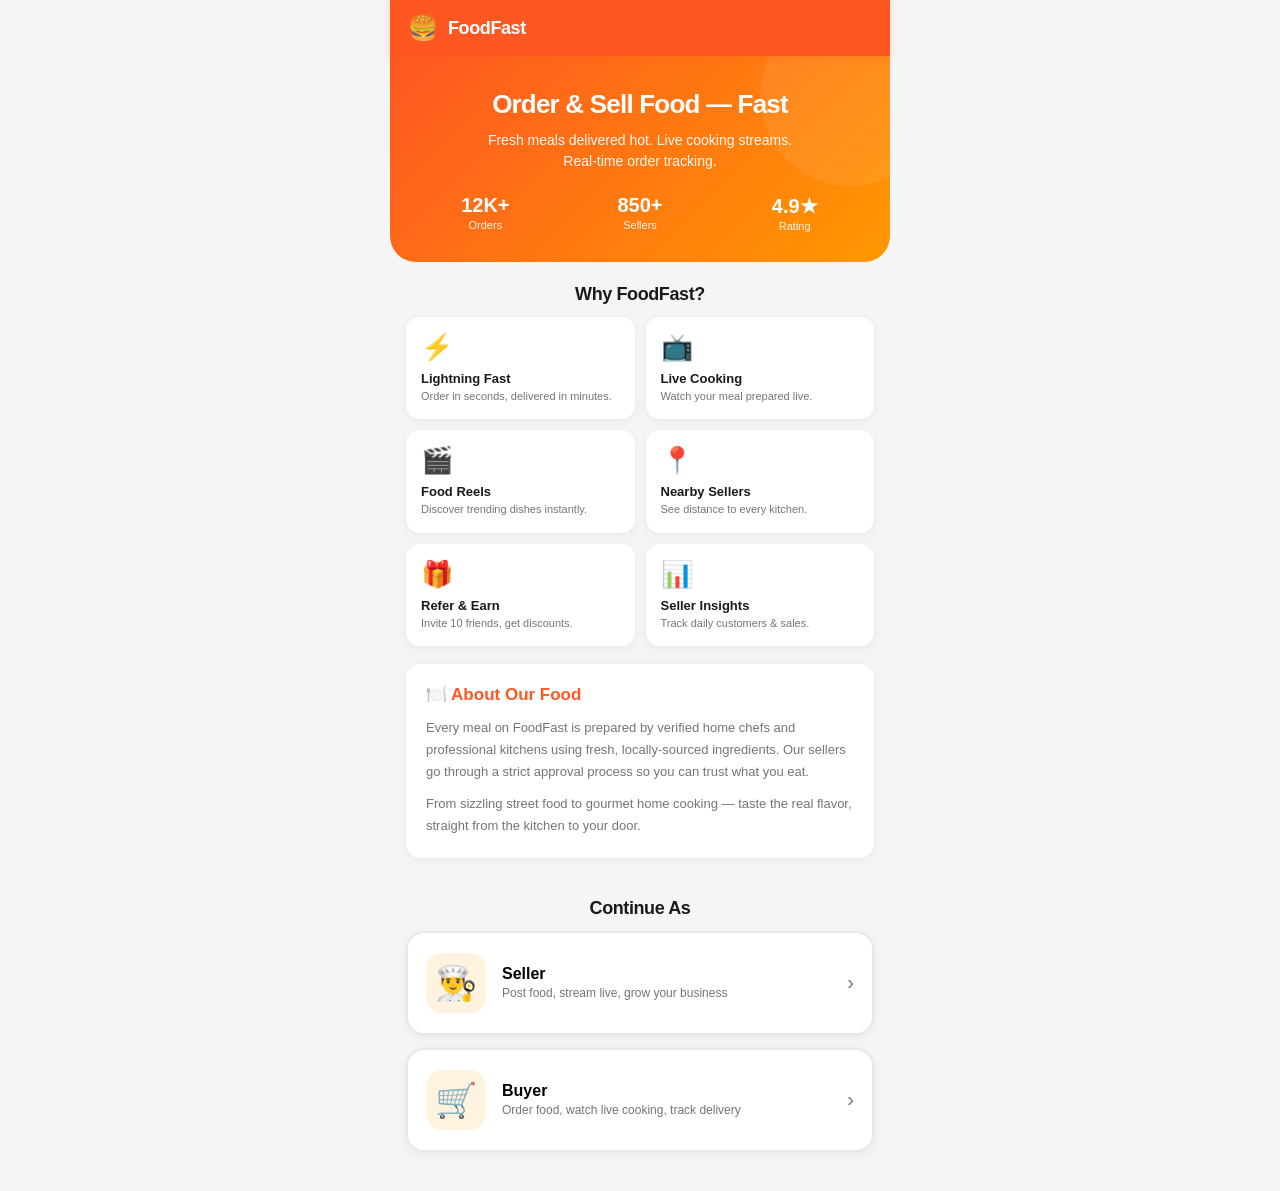
==== commit 4c020f1e: "Jk.html" ====
--- a/Jk.html
+++ b/Jk.html
@@ -2,237 +2,229 @@
 <html lang="en">
 <head>
 <meta charset="UTF-8">
-<meta name="viewport" content="width=device-width, initial-scale=1.0">
-<title>FoodFast Admin — Control Center</title>
+<meta name="viewport" content="width=device-width, initial-scale=1.0, maximum-scale=1.0, user-scalable=no">
+<meta name="theme-color" content="#ff5722">
+<title>FoodFast — Order & Sell Food Fast</title>
 <script src="https://cdn.socket.io/4.7.5/socket.io.min.js"></script>
+<script src="https://download.agora.io/sdk/release/AgoraRTC_N-4.20.0.js"></script>
 <style>
-  * { margin:0; padding:0; box-sizing:border-box; }
+  * { margin:0; padding:0; box-sizing:border-box; -webkit-tap-highlight-color:transparent; }
   :root {
-    --primary:#ff5722; --primary-dark:#e64a19;
-    --bg:#0f1115; --bg2:#171a21; --card:#1c2028; --card2:#232833;
-    --text:#e8eaed; --text-dim:#9aa3b2; --border:#2b303b;
-    --success:#22c55e; --danger:#ef4444; --warn:#f59e0b; --info:#3b82f6;
-    --accent:#8b5cf6;
-    --shadow:0 4px 20px rgba(0,0,0,0.35);
+    --primary:#ff5722; --primary-dark:#e64a19; --primary-light:#fff3e0;
+    --secondary:#ffc107; --bg:#f5f5f5; --card:#ffffff; --text:#1a1a1a; --text-light:#757575;
+    --border:#e8e8e8; --success:#22c55e; --danger:#ef4444; --warn:#f59e0b; --info:#3b82f6;
+    --shadow:0 2px 10px rgba(0,0,0,0.06); --shadow-lg:0 10px 30px rgba(0,0,0,0.12);
+    --radius:14px;
   }
-  body { font-family:-apple-system, BlinkMacSystemFont, 'Segoe UI', Roboto, sans-serif; background:var(--bg); color:var(--text); min-height:100vh; display:flex; }
-  a { color:var(--primary); }
-
-  .sidebar { width:250px; background:var(--bg2); border-right:1px solid var(--border); padding:22px 0; position:fixed; top:0; bottom:0; left:0; display:flex; flex-direction:column; z-index:100; transition:transform 0.25s; }
-  .sidebar .brand { padding:0 22px 22px; border-bottom:1px solid var(--border); display:flex; align-items:center; gap:10px; }
-  .sidebar .brand .logo { width:38px; height:38px; border-radius:10px; background:linear-gradient(135deg, var(--primary), #ff9800); display:flex; align-items:center; justify-content:center; font-size:20px; }
-  .sidebar .brand h1 { font-size:17px; font-weight:800; letter-spacing:-0.3px; }
-  .sidebar .brand small { display:block; font-size:10px; color:var(--text-dim); font-weight:500; letter-spacing:0.5px; }
-  .sidebar nav { flex:1; padding:14px 0; overflow-y:auto; }
-  .nav-item { display:flex; align-items:center; gap:12px; padding:11px 22px; cursor:pointer; color:var(--text-dim); font-size:14px; font-weight:500; border-left:3px solid transparent; transition:all 0.15s; }
-  .nav-item:hover { background:var(--card); color:var(--text); }
-  .nav-item.active { background:var(--card); color:var(--text); border-left-color:var(--primary); }
-  .nav-item .ico { font-size:17px; width:20px; text-align:center; }
-  .nav-item .count { margin-left:auto; background:var(--primary); color:white; font-size:10px; font-weight:700; padding:2px 7px; border-radius:10px; min-width:20px; text-align:center; }
-  .nav-item .count.danger { background:var(--danger); }
-  .nav-item .count.warn { background:var(--warn); color:#1a1a1a; }
-  .sidebar .footer { padding:14px 22px; border-top:1px solid var(--border); font-size:12px; color:var(--text-dim); }
-  .sidebar .footer .admin-name { color:var(--text); font-weight:700; margin-bottom:6px; }
-
-  .main { flex:1; margin-left:250px; min-height:100vh; padding:0 0 40px; }
-  .topbar { background:var(--bg2); border-bottom:1px solid var(--border); padding:16px 28px; position:sticky; top:0; z-index:50; display:flex; align-items:center; justify-content:space-between; gap:16px; }
-  .topbar h2 { font-size:20px; font-weight:700; }
-  .topbar .sub { font-size:12px; color:var(--text-dim); margin-top:2px; }
-  .topbar .actions { display:flex; gap:10px; align-items:center; }
-  .search { background:var(--card); border:1px solid var(--border); border-radius:10px; padding:9px 14px; color:var(--text); font-size:13px; width:260px; }
-  .search:focus { outline:none; border-color:var(--primary); }
-  .page { padding:24px 28px; }
-
-  .stats-grid { display:grid; grid-template-columns:repeat(auto-fit, minmax(190px, 1fr)); gap:16px; margin-bottom:24px; }
-  .stat-card { background:var(--card); border:1px solid var(--border); border-radius:14px; padding:18px; position:relative; overflow:hidden; }
+  html,body { font-family:-apple-system, BlinkMacSystemFont, 'Segoe UI', Roboto, sans-serif; background:var(--bg); color:var(--text); min-height:100vh; overflow-x:hidden; -webkit-font-smoothing:antialiased; }
+  button { font-family:inherit; cursor:pointer; }
+  input,textarea,select { font-family:inherit; }
+  img { max-width:100%; display:block; }
+  .app { max-width:500px; margin:0 auto; min-height:100vh; background:var(--bg); position:relative; padding-bottom:84px; }
+  .app.no-nav { padding-bottom:0; }
+
+  .header { background:var(--primary); color:white; padding:14px 18px; position:sticky; top:0; z-index:40; display:flex; align-items:center; justify-content:space-between; box-shadow:0 2px 8px rgba(255,87,34,0.2); }
+  .header .logo { display:flex; align-items:center; gap:10px; }
+  .header .logo-icon { font-size:24px; }
+  .header h1 { font-size:18px; font-weight:800; letter-spacing:-0.4px; }
+  .header .hdr-btn { background:rgba(255,255,255,0.18); border:none; color:white; padding:7px 13px; border-radius:9px; font-size:12px; font-weight:700; }
+  .header .back-btn { background:rgba(255,255,255,0.18); border:none; color:white; width:34px; height:34px; border-radius:9px; font-size:18px; display:flex; align-items:center; justify-content:center; }
+
+  .bottom-nav { position:fixed; bottom:0; left:50%; transform:translateX(-50%); width:100%; max-width:500px; background:white; display:flex; border-top:1px solid var(--border); box-shadow:0 -3px 14px rgba(0,0,0,0.05); z-index:100; padding-bottom:env(safe-area-inset-bottom, 0); }
+  .nav-btn { flex:1; padding:9px 2px 8px; background:none; border:none; display:flex; flex-direction:column; align-items:center; gap:3px; color:var(--text-light); font-size:10px; font-weight:600; }
+  .nav-btn .nav-icon { font-size:21px; transition:transform 0.2s; }
+  .nav-btn.active { color:var(--primary); }
+  .nav-btn.active .nav-icon { transform:translateY(-1px) scale(1.08); }
+
+  .hero { background:linear-gradient(135deg, #ff5722 0%, #ff9800 100%); color:white; padding:34px 22px 30px; text-align:center; border-radius:0 0 26px 26px; position:relative; overflow:hidden; }
+  .hero::before { content:''; position:absolute; top:-50px; right:-50px; width:180px; height:180px; background:rgba(255,255,255,0.08); border-radius:50%; }
+  .hero h2 { font-size:26px; font-weight:800; margin-bottom:10px; line-height:1.15; letter-spacing:-0.8px; }
+  .hero p { font-size:14px; opacity:0.95; line-height:1.5; max-width:340px; margin:0 auto; }
+  .hero .stats { display:flex; justify-content:space-around; margin-top:22px; gap:8px; }
+  .hero .stat { flex:1; }
+  .hero .stat .num { font-size:20px; font-weight:800; }
+  .hero .stat .label { font-size:11px; opacity:0.9; margin-top:2px; }
+
+  .section-head { padding:22px 18px 12px; font-size:18px; font-weight:800; letter-spacing:-0.4px; }
+  .section-head.center { text-align:center; }
+
+  .features-grid { display:grid; grid-template-columns:1fr 1fr; gap:11px; padding:0 16px; }
+  .feature-card { background:var(--card); padding:15px; border-radius:var(--radius); box-shadow:var(--shadow); }
+  .feature-card .ico { font-size:26px; margin-bottom:8px; }
+  .feature-card h4 { font-size:13px; font-weight:800; margin-bottom:3px; }
+  .feature-card p { font-size:11px; color:var(--text-light); line-height:1.4; }
+
+  .about-box { background:white; margin:18px 16px; padding:20px; border-radius:var(--radius); box-shadow:var(--shadow); }
+  .about-box h3 { color:var(--primary); font-size:17px; margin-bottom:12px; }
+  .about-box p { font-size:13px; color:var(--text-light); line-height:1.7; margin-bottom:10px; }
+  .about-box p:last-child { margin-bottom:0; }
+
+  .role-chooser { padding:0 16px 26px; }
+  .role-btn { width:100%; padding:20px 18px; background:white; border:2px solid var(--border); border-radius:18px; display:flex; align-items:center; gap:16px; margin-bottom:13px; text-align:left; transition:all 0.2s; box-shadow:var(--shadow); }
+  .role-btn:active { transform:scale(0.98); }
+  .role-btn:hover { border-color:var(--primary); }
+  .role-btn .role-icon { font-size:34px; width:60px; height:60px; background:var(--primary-light); border-radius:16px; display:flex; align-items:center; justify-content:center; flex-shrink:0; }
+  .role-btn .role-text h4 { font-size:16px; font-weight:800; margin-bottom:3px; }
+  .role-btn .role-text p { font-size:12px; color:var(--text-light); }
+  .role-btn .arrow { margin-left:auto; color:var(--text-light); font-size:20px; }
+
+  .form-page { padding:22px 18px; }
+  .form-page h2 { font-size:22px; font-weight:800; letter-spacing:-0.5px; margin-bottom:6px; }
+  .form-page .sub { font-size:13px; color:var(--text-light); margin-bottom:22px; }
+  .field { margin-bottom:15px; }
+  .field label { display:block; font-size:12px; font-weight:700; margin-bottom:6px; color:var(--text); text-transform:uppercase; letter-spacing:0.3px; }
+  .field input,.field textarea,.field select { width:100%; padding:13px 14px; border:1.5px solid var(--border); border-radius:11px; font-size:14px; background:white; color:var(--text); transition:border 0.15s; }
+  .field input:focus,.field textarea:focus,.field select:focus { outline:none; border-color:var(--primary); }
+  .field textarea { resize:vertical; min-height:82px; }
+  .field small { font-size:11px; color:var(--text-light); display:block; margin-top:4px; }
+
+  .btn { width:100%; padding:14px; background:var(--primary); color:white; border:none; border-radius:12px; font-size:15px; font-weight:700; transition:background 0.15s, transform 0.05s; display:inline-flex; align-items:center; justify-content:center; gap:7px; }
+  .btn:active { transform:scale(0.98); }
+  .btn:hover { background:var(--primary-dark); }
+  .btn:disabled { opacity:0.5; cursor:not-allowed; }
+  .btn.secondary { background:white; color:var(--primary); border:2px solid var(--primary); }
+  .btn.ghost { background:transparent; color:var(--text-light); border:1.5px solid var(--border); }
+  .btn.danger { background:var(--danger); }
+  .btn.success { background:var(--success); }
+  .btn.small { padding:8px 14px; font-size:13px; width:auto; }
+  .btn.full { width:100%; }
+
+  .switch-link { text-align:center; margin-top:18px; font-size:14px; color:var(--text-light); }
+  .switch-link a { color:var(--primary); font-weight:700; cursor:pointer; text-decoration:none; }
+
+  .content { padding:16px; }
+
+  .card { background:var(--card); border-radius:var(--radius); box-shadow:var(--shadow); margin-bottom:14px; overflow:hidden; }
+  .card img { width:100%; max-height:240px; object-fit:cover; }
+  .card .body { padding:14px; }
+  .card h4 { font-size:15px; font-weight:700; margin-bottom:4px; }
+  .card .price { color:var(--primary); font-weight:800; font-size:16px; }
+  .card .desc { font-size:13px; color:var(--text-light); margin-top:6px; line-height:1.45; }
+  .card .meta { font-size:12px; color:var(--text-light); margin-top:8px; display:flex; gap:12px; flex-wrap:wrap; }
+  .card .actions { display:flex; gap:8px; margin-top:12px; flex-wrap:wrap; }
+
+  .empty { text-align:center; padding:52px 24px; color:var(--text-light); }
+  .empty .ico { font-size:52px; opacity:0.35; margin-bottom:12px; }
+  .empty p { font-size:14px; line-height:1.5; }
+
+  .section-title { font-size:15px; font-weight:800; color:var(--text); margin:20px 4px 12px; display:flex; justify-content:space-between; align-items:center; }
+
+  .badge { display:inline-block; padding:3px 9px; border-radius:6px; font-size:10px; font-weight:800; text-transform:uppercase; letter-spacing:0.4px; }
+  .badge.pending { background:#fef3c7; color:#92400e; }
+  .badge.preparing { background:#dbeafe; color:#1e40af; }
+  .badge.delivering { background:#e0e7ff; color:#3730a3; }
+  .badge.delivered { background:#d1fae5; color:#065f46; }
+  .badge.cancelled { background:#fee2e2; color:#991b1b; }
+  .badge.live { background:#ef4444; color:white; display:inline-flex; align-items:center; gap:5px; }
+  .badge.approved { background:#d1fae5; color:#065f46; }
+  .badge.flagged { background:#fef3c7; color:#92400e; }
+
+  .live-dot { width:6px; height:6px; border-radius:50%; background:white; animation:pulse 1.2s infinite; }
+  @keyframes pulse { 0%,100%{opacity:1} 50%{opacity:0.35} }
+
+  .stats-grid { display:grid; grid-template-columns:1fr 1fr; gap:11px; margin-bottom:18px; }
+  .stat-card { background:white; border-radius:var(--radius); padding:15px; box-shadow:var(--shadow); position:relative; overflow:hidden; }
   .stat-card::before { content:''; position:absolute; top:0; left:0; right:0; height:3px; background:var(--primary); }
+  .stat-card.info::before { background:var(--info); }
   .stat-card.success::before { background:var(--success); }
   .stat-card.warn::before { background:var(--warn); }
-  .stat-card.info::before { background:var(--info); }
-  .stat-card.accent::before { background:var(--accent); }
-  .stat-card .label { font-size:12px; color:var(--text-dim); text-transform:uppercase; letter-spacing:0.5px; font-weight:600; }
-  .stat-card .num { font-size:28px; font-weight:800; margin:8px 0 4px; letter-spacing:-1px; }
-  .stat-card .trend { font-size:12px; color:var(--text-dim); }
-
-  .card { background:var(--card); border:1px solid var(--border); border-radius:14px; overflow:hidden; margin-bottom:16px; }
-  .card-pad { padding:18px; }
-  .card-head { padding:16px 18px; border-bottom:1px solid var(--border); display:flex; align-items:center; justify-content:space-between; gap:12px; flex-wrap:wrap; }
-  .card-head h4 { font-size:15px; }
-  .card-head .sub { font-size:12px; color:var(--text-dim); margin-top:2px; }
-
-  .btn { padding:9px 16px; border-radius:9px; border:none; background:var(--primary); color:white; font-size:13px; font-weight:600; cursor:pointer; display:inline-flex; align-items:center; gap:6px; white-space:nowrap; transition:all 0.15s; }
-  .btn:hover { background:var(--primary-dark); }
-  .btn.small { padding:6px 11px; font-size:12px; }
-  .btn.ghost { background:transparent; border:1px solid var(--border); color:var(--text); }
-  .btn.ghost:hover { background:var(--card2); }
-  .btn.success { background:var(--success); }
-  .btn.danger { background:var(--danger); }
-  .btn.warn { background:var(--warn); color:#1a1a1a; }
-  .btn.info { background:var(--info); }
-  .btn:disabled { opacity:0.5; cursor:not-allowed; }
-
-  .tbl-wrap { overflow-x:auto; }
-  table.tbl { width:100%; border-collapse:collapse; font-size:13px; }
-  table.tbl th, table.tbl td { padding:11px 14px; text-align:left; border-bottom:1px solid var(--border); }
-  table.tbl th { background:var(--bg2); font-weight:700; font-size:11px; text-transform:uppercase; letter-spacing:0.5px; color:var(--text-dim); }
-  table.tbl tr:hover td { background:var(--card2); }
-  table.tbl td.actions { white-space:nowrap; }
-
-  .badge { display:inline-block; padding:3px 9px; border-radius:6px; font-size:10px; font-weight:700; text-transform:uppercase; letter-spacing:0.4px; }
-  .badge.pending { background:rgba(245,158,11,0.15); color:var(--warn); }
-  .badge.approved, .badge.delivered, .badge.active { background:rgba(34,197,94,0.15); color:var(--success); }
-  .badge.rejected, .badge.cancelled, .badge.banned, .badge.blocked { background:rgba(239,68,68,0.15); color:var(--danger); }
-  .badge.preparing { background:rgba(59,130,246,0.15); color:var(--info); }
-  .badge.delivering { background:rgba(139,92,246,0.15); color:var(--accent); }
-  .badge.warned { background:rgba(245,158,11,0.15); color:var(--warn); }
-  .badge.live { background:var(--danger); color:white; display:inline-flex; align-items:center; gap:5px; }
-  .live-dot { width:6px; height:6px; border-radius:50%; background:white; animation:pulse 1.2s infinite; }
-  @keyframes pulse { 0%,100%{opacity:1} 50%{opacity:0.3} }
-
-  .modal-bg { position:fixed; inset:0; background:rgba(0,0,0,0.7); display:none; align-items:center; justify-content:center; z-index:500; padding:20px; backdrop-filter:blur(4px); }
+  .stat-card .num { font-size:22px; font-weight:800; letter-spacing:-0.6px; }
+  .stat-card .label { font-size:11px; color:var(--text-light); margin-top:3px; font-weight:600; }
+
+  .profile-head { text-align:center; padding:24px 16px 18px; background:white; margin-bottom:16px; border-radius:var(--radius); box-shadow:var(--shadow); }
+  .avatar { width:88px; height:88px; border-radius:50%; background:var(--primary); color:white; display:flex; align-items:center; justify-content:center; font-size:34px; font-weight:800; margin:0 auto 12px; overflow:hidden; border:4px solid white; box-shadow:var(--shadow-lg); }
+  .avatar img { width:100%; height:100%; object-fit:cover; }
+  .profile-head h3 { font-size:18px; margin-bottom:4px; }
+  .profile-head p { font-size:13px; color:var(--text-light); }
+
+  .menu-list { background:white; border-radius:var(--radius); box-shadow:var(--shadow); overflow:hidden; margin-bottom:14px; }
+  .menu-item { display:flex; align-items:center; gap:14px; padding:15px 16px; border-bottom:1px solid var(--border); }
+  .menu-item:last-child { border-bottom:none; }
+  .menu-item:active { background:var(--bg); }
+  .menu-item .icon { font-size:21px; width:26px; text-align:center; }
+  .menu-item .label { flex:1; font-size:14px; font-weight:600; }
+  .menu-item .sub { font-size:11px; color:var(--text-light); margin-top:2px; font-weight:400; }
+  .menu-item .arrow { color:var(--text-light); font-size:18px; }
+
+  .modal-bg { position:fixed; inset:0; background:rgba(0,0,0,0.5); display:none; align-items:flex-end; justify-content:center; z-index:500; }
   .modal-bg.open { display:flex; }
-  .modal { background:var(--card); border-radius:16px; width:100%; max-width:560px; max-height:90vh; overflow-y:auto; border:1px solid var(--border); animation:modalIn 0.2s ease; }
-  @keyframes modalIn { from{transform:scale(0.95); opacity:0} to{transform:scale(1); opacity:1} }
-  .modal-head { padding:18px 20px; border-bottom:1px solid var(--border); display:flex; justify-content:space-between; align-items:center; }
-  .modal-head h3 { font-size:17px; }
-  .modal-close { background:none; border:none; color:var(--text-dim); font-size:24px; cursor:pointer; line-height:1; }
-  .modal-body { padding:20px; }
-  .modal-foot { padding:14px 20px; border-top:1px solid var(--border); display:flex; gap:10px; justify-content:flex-end; }
-
-  .form-group { margin-bottom:14px; }
-  .form-group label { display:block; font-size:12px; font-weight:700; margin-bottom:6px; color:var(--text-dim); text-transform:uppercase; letter-spacing:0.4px; }
-  .form-group input, .form-group textarea, .form-group select { width:100%; padding:10px 12px; background:var(--bg2); border:1px solid var(--border); border-radius:9px; color:var(--text); font-size:13px; }
-  .form-group input:focus, .form-group textarea:focus, .form-group select:focus { outline:none; border-color:var(--primary); }
-  .form-group textarea { resize:vertical; min-height:80px; }
-
-  .login-screen { position:fixed; inset:0; background:var(--bg); display:flex; align-items:center; justify-content:center; z-index:1000; padding:20px; }
-  .login-card { background:var(--card); border:1px solid var(--border); border-radius:18px; padding:34px; width:100%; max-width:400px; box-shadow:var(--shadow); }
-  .login-card .brand-big { display:flex; align-items:center; gap:12px; margin-bottom:26px; }
-  .login-card .brand-big .logo { width:48px; height:48px; border-radius:12px; background:linear-gradient(135deg, var(--primary), #ff9800); display:flex; align-items:center; justify-content:center; font-size:24px; }
-  .login-card .brand-big h2 { font-size:19px; }
-  .login-card .brand-big small { font-size:11px; color:var(--text-dim); }
-  .login-card h3 { margin-bottom:6px; }
-  .login-card p.hint { color:var(--text-dim); font-size:13px; margin-bottom:22px; }
-
-  .row { display:flex; gap:10px; flex-wrap:wrap; }
-  .row > * { flex:1; min-width:140px; }
+  .modal { background:white; width:100%; max-width:500px; border-radius:22px 22px 0 0; padding:20px 18px calc(20px + env(safe-area-inset-bottom, 0)); max-height:90vh; overflow-y:auto; animation:slideUp 0.25s cubic-bezier(0.2, 0.9, 0.3, 1); }
+  @keyframes slideUp { from{transform:translateY(100%)} to{transform:translateY(0)} }
+  .modal-head { display:flex; justify-content:space-between; align-items:center; margin-bottom:16px; }
+  .modal-head h3 { font-size:17px; font-weight:800; }
+  .modal-close { background:var(--bg); border:none; color:var(--text-light); width:34px; height:34px; border-radius:50%; font-size:20px; display:flex; align-items:center; justify-content:center; line-height:1; }
+
+  .toast { position:fixed; bottom:100px; left:50%; transform:translate(-50%, 100px); background:#1a1a1a; color:white; padding:12px 20px; border-radius:11px; font-size:14px; font-weight:600; z-index:9999; opacity:0; transition:all 0.3s; pointer-events:none; max-width:90vw; text-align:center; box-shadow:var(--shadow-lg); }
+  .toast.show { transform:translate(-50%, 0); opacity:1; }
+  .toast.success { background:var(--success); }
+  .toast.danger { background:var(--danger); }
+  .toast.warn { background:var(--warn); color:#1a1a1a; }
+
+  .video-box { width:100%; max-height:320px; background:#000; border-radius:10px; display:block; }
+  .stream-box { background:#111; color:white; border-radius:var(--radius); overflow:hidden; aspect-ratio:16 / 9; display:flex; align-items:center; justify-content:center; position:relative; margin-bottom:14px; }
+  .stream-box .live-tag { position:absolute; top:12px; left:12px; z-index:2; }
+  .stream-box .placeholder { text-align:center; padding:20px; }
+  .stream-box .placeholder .ico { font-size:42px; margin-bottom:8px; opacity:0.7; }
+
+  .progress-labels { display:flex; justify-content:space-between; font-size:10px; color:var(--text-light); margin-bottom:6px; font-weight:600; }
+  .progress-track { height:8px; background:var(--border); border-radius:4px; overflow:hidden; }
+  .progress-fill { height:100%; background:var(--primary); transition:width 0.4s; border-radius:4px; }
+
+  .tabs { display:flex; gap:6px; padding:0 4px 12px; overflow-x:auto; scrollbar-width:none; }
+  .tabs::-webkit-scrollbar { display:none; }
+  .tab { padding:8px 14px; border-radius:20px; background:white; border:1.5px solid var(--border); font-size:13px; font-weight:700; white-space:nowrap; color:var(--text-light); flex-shrink:0; }
+  .tab.active { background:var(--primary); color:white; border-color:var(--primary); }
+
+  .banner { padding:12px 16px; border-radius:10px; font-size:13px; margin-bottom:14px; display:flex; gap:10px; align-items:flex-start; }
+  .banner.warn { background:#fef3c7; color:#92400e; }
+  .banner.danger { background:#fee2e2; color:#991b1b; }
+
+  .pending-box { background:white; border-radius:var(--radius); padding:26px 20px; text-align:center; box-shadow:var(--shadow); }
+  .pending-box .big-ico { font-size:64px; margin-bottom:12px; }
+  .pending-box h3 { font-size:19px; margin-bottom:10px; }
+  .pending-box p { font-size:14px; color:var(--text-light); line-height:1.6; margin-bottom:16px; }
+  .pending-info { text-align:left; background:var(--bg); padding:14px; border-radius:10px; font-size:13px; line-height:1.9; }
+
+  .distance-pill { display:inline-flex; align-items:center; gap:4px; background:var(--primary-light); color:var(--primary); padding:3px 9px; border-radius:8px; font-size:11px; font-weight:700; }
+
+  .referral-code { font-size:26px; font-weight:800; letter-spacing:3px; background:var(--primary-light); color:var(--primary); padding:14px; border-radius:12px; margin:14px 0; text-align:center; }
+  .referral-track { height:8px; background:var(--border); border-radius:4px; overflow:hidden; margin-top:8px; }
+  .referral-fill { height:100%; background:var(--primary); transition:width 0.4s; border-radius:4px; }
+
+  .row { display:flex; gap:10px; }
+  .row > * { flex:1; }
+  .muted { color:var(--text-light); }
+  .text-sm { font-size:12px; }
+  .mt-1 { margin-top:8px; }
+  .mt-2 { margin-top:16px; }
+  .mb-2 { margin-bottom:16px; }
   .divider { height:1px; background:var(--border); margin:16px 0; }
-  .empty { text-align:center; padding:48px 20px; color:var(--text-dim); }
-  .empty .ico { font-size:42px; opacity:0.35; margin-bottom:10px; }
-  .muted { color:var(--text-dim); }
-  .text-sm { font-size:12px; }
-  .text-danger { color:var(--danger); }
-  .text-success { color:var(--success); }
-  .text-warn { color:var(--warn); }
-  .mt-1 { margin-top:8px; } .mt-2 { margin-top:16px; } .mb-2 { margin-bottom:16px; }
-
-  .bar-chart { display:flex; align-items:flex-end; gap:8px; height:180px; padding:10px 0; }
-  .bar-chart .bar-wrap { flex:1; display:flex; flex-direction:column; align-items:center; gap:6px; height:100%; justify-content:flex-end; }
-  .bar-chart .bar { width:100%; background:linear-gradient(180deg, var(--primary), var(--primary-dark)); border-radius:6px 6px 0 0; min-height:3px; transition:height 0.4s; }
-  .bar-chart .bar-lbl { font-size:10px; color:var(--text-dim); }
-  .bar-chart .bar-val { font-size:11px; font-weight:700; }
-
-  .toast { position:fixed; bottom:24px; right:24px; background:var(--card2); border:1px solid var(--border); color:var(--text); padding:13px 20px; border-radius:11px; z-index:9999; font-size:14px; box-shadow:var(--shadow); transform:translateY(100px); opacity:0; transition:all 0.3s; max-width:90vw; }
-  .toast.show { transform:translateY(0); opacity:1; }
-  .toast.success { border-left:3px solid var(--success); }
-  .toast.danger { border-left:3px solid var(--danger); }
-  .toast.warn { border-left:3px solid var(--warn); }
-
-  .mobile-toggle { display:none; background:none; border:none; color:var(--text); font-size:22px; cursor:pointer; }
-
-  .msg { padding:14px 18px; border-bottom:1px solid var(--border); cursor:pointer; transition:background 0.15s; }
-  .msg:hover { background:var(--card2); }
-  .msg.unread { background:rgba(59,130,246,0.06); border-left:3px solid var(--info); }
-  .msg.abusive { background:rgba(239,68,68,0.06); border-left:3px solid var(--danger); }
-  .msg .head { display:flex; justify-content:space-between; align-items:center; margin-bottom:5px; gap:10px; }
-  .msg .from { font-weight:700; font-size:13px; }
-  .msg .time { font-size:11px; color:var(--text-dim); }
-  .msg .body { font-size:13px; color:var(--text-dim); line-height:1.5; }
-
-  .reel-grid { display:grid; grid-template-columns:repeat(auto-fill, minmax(230px, 1fr)); gap:16px; }
-  .reel-card { background:var(--card); border-radius:12px; overflow:hidden; border:1px solid var(--border); }
-  .reel-card video, .reel-card img { width:100%; height:160px; object-fit:cover; background:#000; display:block; }
-  .reel-card .body { padding:12px; }
-  .reel-card h5 { font-size:13px; margin-bottom:6px; }
-  .reel-card .meta { font-size:11px; color:var(--text-dim); margin-bottom:10px; }
-  .reel-card .acts { display:flex; gap:6px; flex-wrap:wrap; }
-
-  @media (max-width:900px) {
-    .sidebar { transform:translateX(-100%); }
-    .sidebar.open { transform:translateX(0); }
-    .main { margin-left:0; }
-    .mobile-toggle { display:block; }
-    .search { width:100%; max-width:200px; }
-    .page { padding:16px; }
-    .topbar { padding:12px 16px; }
-  }
+  .hidden { display:none !important; }
+  .spinner { display:inline-block; width:16px; height:16px; border:2px solid rgba(255,255,255,0.3); border-top-color:white; border-radius:50%; animation:spin 0.7s linear infinite; }
+  @keyframes spin { to { transform:rotate(360deg); } }
 </style>
 </head>
 <body>
-
-<div class="login-screen" id="loginScreen">
-  <div class="login-card">
-    <div class="brand-big">
-      <div class="logo">👑</div>
-      <div><h2>FoodFast Admin</h2><small>Control Center</small></div>
-    </div>
-    <h3>Sign In</h3>
-    <p class="hint">Restricted area — company administrators only.</p>
-    <form id="loginForm" onsubmit="handleLogin(event)">
-      <div class="form-group"><label>Username</label><input required name="u" placeholder="Enter username"></div>
-      <div class="form-group"><label>Password</label><input required type="password" name="p" placeholder="Enter password"></div>
-      <button class="btn" type="submit" style="width:100%;padding:12px;">Sign In →</button>
-    </form>
-  </div>
-</div>
-
-<aside class="sidebar" id="sidebar">
-  <div class="brand">
-    <div class="logo">👑</div>
-    <div><h1>FoodFast</h1><small>ADMIN CONTROL</small></div>
-  </div>
-  <nav id="nav"></nav>
-  <div class="footer">
-    <div class="admin-name">👤 joames</div>
-    <div>Super Admin</div>
-    <button class="btn ghost small mt-1" style="width:100%;" onclick="logout()">Sign Out</button>
-  </div>
-</aside>
-
-<div class="main">
-  <div class="topbar">
-    <div style="display:flex;align-items:center;gap:14px;">
-      <button class="mobile-toggle" onclick="toggleSidebar()">☰</button>
-      <div>
-        <h2 id="pageTitle">Dashboard</h2>
-        <div class="sub" id="pageSub">Overview of your platform</div>
-      </div>
-    </div>
-    <div class="actions">
-      <button class="btn ghost small" onclick="loadAndRender()">🔄 Refresh</button>
-    </div>
-  </div>
-  <div class="page" id="pageContent"></div>
-</div>
-
+<div id="root"></div>
 <div class="toast" id="toast"></div>
 
 <script>
 /* ============================================================
-   FoodFast Admin — Backend Connected
+   FoodFast — Buyer + Seller App
    ============================================================ */
 
 const API_BASE = '/api';
 
 const API = {
-  token: localStorage.getItem('ff_admin_token') || null,
+  token: localStorage.getItem('ff_token') || null,
   setToken(t) {
     this.token = t;
-    if (t) localStorage.setItem('ff_admin_token', t);
-    else localStorage.removeItem('ff_admin_token');
+    if (t) localStorage.setItem('ff_token', t);
+    else localStorage.removeItem('ff_token');
   },
   async req(path, options = {}) {
-    const headers = { 'Content-Type': 'application/json', ...(options.headers || {}) };
+    const headers = { ...(options.headers || {}) };
+    if (!(options.body instanceof FormData)) headers['Content-Type'] = 'application/json';
     if (this.token) headers.Authorization = `Bearer ${this.token}`;
     const res = await fetch(`${API_BASE}${path}`, { ...options, headers });
     if (!res.ok) {
@@ -242,23 +234,13 @@
     return res.json();
   },
   get:  (p)    => API.req(p),
-  post: (p, b) => API.req(p, { method:'POST', body: JSON.stringify(b || {}) }),
-  patch:(p, b) => API.req(p, { method:'PATCH', body: JSON.stringify(b || {}) }),
+  post: (p, b) => API.req(p, { method:'POST', body: b instanceof FormData ? b : JSON.stringify(b) }),
+  patch:(p, b) => API.req(p, { method:'PATCH', body: JSON.stringify(b) }),
   del:  (p)    => API.req(p, { method:'DELETE' })
 };
 
 const $ = (s, el=document) => el.querySelector(s);
-const $$ = (s, el=document) => [...el.querySelectorAll(s)];
 const esc = (s) => String(s ?? '').replace(/[&<>"']/g, c => ({'&':'&amp;','<':'&lt;','>':'&gt;','"':'&quot;',"'":'&#39;'}[c]));
-const uid = () => Date.now().toString(36) + Math.random().toString(36).slice(2,7);
-const fmtDate = (ts) => new Date(ts).toLocaleString();
-const fmtTime = (ts) => {
-  const s = Math.floor((Date.now() - new Date(ts).getTime()) / 1000);
-  if (s < 60) return 'just now';
-  if (s < 3600) return Math.floor(s/60) + 'm ago';
-  if (s < 86400) return Math.floor(s/3600) + 'h ago';
-  return Math.floor(s/86400) + 'd ago';
-};
 
 function toast(msg, type='') {
   const t = $('#toast');
@@ -267,769 +249,1257 @@
   clearTimeout(t._t); t._t = setTimeout(() => t.classList.remove('show'), 2600);
 }
 
-/* ---------- Data Store ---------- */
-const D = {
-  stats: null,
-  sellers: [],      // all sellers
-  pending: [],      // pending seller signups
-  users: [],
-  posts: [],
-  reels: [],
-  streams: [],
-  orders: [],
-  messages: [],
-  warnings: [],
-  blocked: [],
-  socket: null
+function distanceKm(lat1, lng1, lat2, lng2) {
+  const R = 6371;
+  const dLat = (lat2-lat1) * Math.PI / 180;
+  const dLng = (lng2-lng1) * Math.PI / 180;
+  const a = Math.sin(dLat/2)**2 + Math.cos(lat1*Math.PI/180) * Math.cos(lat2*Math.PI/180) * Math.sin(dLng/2)**2;
+  return R * 2 * Math.atan2(Math.sqrt(a), Math.sqrt(1-a));
+}
+
+/* State */
+const state = {
+  view: 'loading',
+  authRole: 'buyer',
+  authMode: 'login',
+  sellerTab: 'home',
+  buyerTab: 'home',
+  orderFilter: 'all',
+  me: null,
+  socket: null,
+  cache: { posts:[], orders:[], reels:[], streams:[] },
+  postImageUrl: null,
+  reelVideoUrl: null,
+  agora: { client:null, track:null, audioTrack:null }
 };
 
-/* ---------- Login ---------- */
-async function handleLogin(e) {
+function go(view, patch = {}) {
+  state.view = view;
+  Object.assign(state, patch);
+  window.scrollTo(0, 0);
+  render();
+}
+
+/* ============================================================
+   BOOT
+   ============================================================ */
+(async function boot() {
+  if (API.token) {
+    try {
+      const me = await API.get('/auth/me');
+      state.me = me;
+      state.view = me.role === 'seller' ? 'sellerApp' : 'buyerApp';
+      await loadAll();
+      connectSocket();
+    } catch (e) {
+      API.setToken(null);
+      state.view = 'landing';
+    }
+  } else {
+    state.view = 'landing';
+  }
+  render();
+})();
+
+/* ============================================================
+   SOCKET
+   ============================================================ */
+function connectSocket() {
+  if (!state.me || state.socket) return;
+  state.socket = io(window.location.origin);
+  state.socket.emit('join', { userId: state.me._id, role: state.me.role });
+
+  state.socket.on('order:new', async () => {
+    if (state.me.role === 'seller') {
+      toast('🔔 New order received!', 'success');
+      await loadAll();
+      render();
+    }
+  });
+  state.socket.on('order:updated', async () => { await loadAll(); render(); });
+  state.socket.on('user:warned', ({ reason }) => toast('⚠️ Admin warning: ' + reason, 'warn'));
+  state.socket.on('user:blocked', () => { toast('🚫 Account blocked', 'danger'); setTimeout(() => location.reload(), 2000); });
+  state.socket.on('account:approved', () => { toast('🎉 Account approved!', 'success'); setTimeout(() => location.reload(), 1500); });
+  state.socket.on('message:new', () => toast('💬 New message from admin', 'success'));
+  state.socket.on('stream:started', async () => { await loadAll(); render(); });
+  state.socket.on('stream:ended', async () => { await loadAll(); render(); });
+}
+
+/* ============================================================
+   DATA
+   ============================================================ */
+async function loadAll() {
+  try {
+    const [posts, reels, streams] = await Promise.all([
+      API.get('/posts').catch(() => []),
+      API.get('/reels').catch(() => []),
+      API.get('/agora/live').catch(() => [])
+    ]);
+    state.cache.posts = posts;
+    state.cache.reels = reels;
+    state.cache.streams = streams;
+    if (state.me) {
+      state.cache.orders = await API.get('/orders/my').catch(() => []);
+      // Refresh own user (for latest warnings/avatar/etc)
+      try { state.me = await API.get('/auth/me'); } catch(e){}
+    }
+  } catch (err) { console.error(err); }
+}
+
+/* ============================================================
+   RENDER
+   ============================================================ */
+function render() {
+  const root = $('#root');
+  switch (state.view) {
+    case 'loading': root.innerHTML = `<div class="app no-nav" style="display:flex;align-items:center;justify-content:center;padding-top:80px;font-size:64px;">🍔</div>`; break;
+    case 'landing': root.innerHTML = renderLanding(); break;
+    case 'auth': root.innerHTML = renderAuth(); break;
+    case 'sellerApp': root.innerHTML = renderSellerApp(); break;
+    case 'buyerApp': root.innerHTML = renderBuyerApp(); break;
+    default: root.innerHTML = renderLanding();
+  }
+}
+
+/* ============================================================
+   LANDING
+   ============================================================ */
+function renderLanding() {
+  return `
+  <div class="app no-nav">
+    <div class="header">
+      <div class="logo"><span class="logo-icon">🍔</span><h1>FoodFast</h1></div>
+    </div>
+    <div class="hero">
+      <h2>Order & Sell Food — Fast</h2>
+      <p>Fresh meals delivered hot. Live cooking streams. Real-time order tracking.</p>
+      <div class="stats">
+        <div class="stat"><div class="num">12K+</div><div class="label">Orders</div></div>
+        <div class="stat"><div class="num">850+</div><div class="label">Sellers</div></div>
+        <div class="stat"><div class="num">4.9★</div><div class="label">Rating</div></div>
+      </div>
+    </div>
+
+    <div class="section-head center">Why FoodFast?</div>
+    <div class="features-grid">
+      <div class="feature-card"><div class="ico">⚡</div><h4>Lightning Fast</h4><p>Order in seconds, delivered in minutes.</p></div>
+      <div class="feature-card"><div class="ico">📺</div><h4>Live Cooking</h4><p>Watch your meal prepared live.</p></div>
+      <div class="feature-card"><div class="ico">🎬</div><h4>Food Reels</h4><p>Discover trending dishes instantly.</p></div>
+      <div class="feature-card"><div class="ico">📍</div><h4>Nearby Sellers</h4><p>See distance to every kitchen.</p></div>
+      <div class="feature-card"><div class="ico">🎁</div><h4>Refer & Earn</h4><p>Invite 10 friends, get discounts.</p></div>
+      <div class="feature-card"><div class="ico">📊</div><h4>Seller Insights</h4><p>Track daily customers & sales.</p></div>
+    </div>
+
+    <div class="about-box">
+      <h3>🍽️ About Our Food</h3>
+      <p>Every meal on FoodFast is prepared by verified home chefs and professional kitchens using fresh, locally-sourced ingredients. Our sellers go through a strict approval process so you can trust what you eat.</p>
+      <p>From sizzling street food to gourmet home cooking — taste the real flavor, straight from the kitchen to your door.</p>
+    </div>
+
+    <div class="section-head center">Continue As</div>
+    <div class="role-chooser">
+      <button class="role-btn" onclick="go('auth', {authRole:'seller', authMode:'login'})">
+        <div class="role-icon">👨‍🍳</div>
+        <div class="role-text"><h4>Seller</h4><p>Post food, stream live, grow your business</p></div>
+        <span class="arrow">›</span>
+      </button>
+      <button class="role-btn" onclick="go('auth', {authRole:'buyer', authMode:'login'})">
+        <div class="role-icon">🛒</div>
+        <div class="role-text"><h4>Buyer</h4><p>Order food, watch live cooking, track delivery</p></div>
+        <span class="arrow">›</span>
+      </button>
+    </div>
+  </div>`;
+}
+
+/* ============================================================
+   AUTH
+   ============================================================ */
+function renderAuth() {
+  const isSeller = state.authRole === 'seller';
+  const isSignup = state.authMode === 'signup';
+  return `
+  <div class="app no-nav">
+    <div class="header">
+      <button class="back-btn" onclick="go('landing')">←</button>
+      <h1>${isSeller ? '👨‍🍳 Seller' : '🛒 Buyer'}</h1>
+      <span style="width:34px;"></span>
+    </div>
+    <div class="form-page">
+      <h2>${isSignup ? 'Create Account' : 'Welcome Back'}</h2>
+      <p class="sub">${isSignup ? `Sign up as a ${isSeller ? 'seller' : 'buyer'}` : `Log in to your ${isSeller ? 'seller' : 'buyer'} account`}</p>
+
+      <form id="authForm" onsubmit="handleAuth(event)">
+        ${isSignup ? `
+          <div class="field"><label>Full Name</label><input required name="name" placeholder="e.g. Joames Londu"></div>
+          <div class="field"><label>Email</label><input required type="email" name="email" placeholder="you@example.com"></div>
+          <div class="field"><label>Phone</label><input required name="phone" placeholder="+255 7XX XXX XXX"></div>
+          <div class="field"><label>Address</label><input required name="address" placeholder="Street, City"></div>
+          ${isSeller ? `
+            <div class="field"><label>Business Name</label><input required name="businessName" placeholder="e.g. Mama's Kitchen"></div>
+            <div class="field"><label>Business Type</label>
+              <select name="businessType">
+                <option>Home Kitchen</option><option>Restaurant</option><option>Food Truck</option><option>Bakery</option><option>Catering</option>
+              </select>
+            </div>
+            <div class="field"><label>Short Bio</label><textarea name="bio" placeholder="Tell buyers about your food..."></textarea></div>
+          ` : ''}
+          <div class="field"><label>Password</label><input required type="password" name="password" minlength="4" placeholder="At least 4 characters"></div>
+          <div class="field">
+            <label>Your Location</label>
+            <button type="button" class="btn secondary small full" onclick="detectLocation()">📍 Use My Current Location</button>
+            <input type="hidden" name="lat" id="latField">
+            <input type="hidden" name="lng" id="lngField">
+            <small id="locStatus">Optional — buyers use this to see distance.</small>
+          </div>
+          <div class="field"><label>Referral Code (optional)</label><input name="referral" placeholder="Enter a friend's code"></div>
+        ` : `
+          <div class="field"><label>Email</label><input required type="email" name="email" placeholder="you@example.com"></div>
+          <div class="field"><label>Password</label><input required type="password" name="password" placeholder="Your password"></div>
+        `}
+        <button type="submit" class="btn full" id="authSubmitBtn">${isSignup ? 'Create Account' : 'Log In'}</button>
+      </form>
+
+      <div class="switch-link">
+        ${isSignup ? 'Already have an account?' : "Don't have an account?"}
+        <a onclick="go('auth', {authRole:'${state.authRole}', authMode:'${isSignup ? 'login' : 'signup'}'})">
+          ${isSignup ? 'Log in' : 'Sign up'}
+        </a>
+      </div>
+    </div>
+  </div>`;
+}
+
+function detectLocation() {
+  if (!navigator.geolocation) { toast('Geolocation not supported', 'warn'); return; }
+  toast('Detecting location...');
+  navigator.geolocation.getCurrentPosition(
+    pos => {
+      $('#latField').value = pos.coords.latitude.toFixed(6);
+      $('#lngField').value = pos.coords.longitude.toFixed(6);
+      $('#locStatus').textContent = `✓ Location set (${pos.coords.latitude.toFixed(4)}, ${pos.coords.longitude.toFixed(4)})`;
+      toast('Location captured ✓', 'success');
+    },
+    err => toast('Could not get location: ' + err.message, 'danger'),
+    { enableHighAccuracy: true, timeout: 10000 }
+  );
+}
+
+async function handleAuth(e) {
   e.preventDefault();
+  const btn = $('#authSubmitBtn');
+  btn.disabled = true; btn.innerHTML = '<span class="spinner"></span> Please wait...';
+  const fd = new FormData(e.target);
+  const isSignup = state.authMode === 'signup';
+
+  try {
+    let result;
+    if (isSignup) {
+      result = await API.post('/auth/signup', {
+        role: state.authRole,
+        name: fd.get('name').trim(),
+        email: fd.get('email').trim().toLowerCase(),
+        phone: fd.get('phone').trim(),
+        address: fd.get('address').trim(),
+        password: fd.get('password'),
+        lat: parseFloat(fd.get('lat')) || null,
+        lng: parseFloat(fd.get('lng')) || null,
+        businessName: state.authRole === 'seller' ? fd.get('businessName')?.trim() : undefined,
+        businessType: state.authRole === 'seller' ? fd.get('businessType') : undefined,
+        bio: state.authRole === 'seller' ? fd.get('bio')?.trim() : undefined,
+        referral: (fd.get('referral') || '').trim().toUpperCase() || undefined
+      });
+    } else {
+      result = await API.post('/auth/login', {
+        email: fd.get('email').trim().toLowerCase(),
+        password: fd.get('password'),
+        role: state.authRole
+      });
+    }
+
+    API.setToken(result.token);
+    state.me = result.user;
+    await loadAll();
+    connectSocket();
+
+    toast(isSignup ? 'Account created ✓' : 'Welcome back!', 'success');
+    go(state.me.role === 'seller' ? 'sellerApp' : 'buyerApp');
+  } catch (err) {
+    toast(err.message, 'danger');
+    btn.disabled = false;
+    btn.textContent = isSignup ? 'Create Account' : 'Log In';
+  }
+}
+
+function logout() {
+  if (state.agora.client) { try { state.agora.client.leave(); } catch(e){} }
+  API.setToken(null);
+  state.me = null;
+  state.cache = { posts:[], orders:[], reels:[], streams:[] };
+  if (state.socket) { state.socket.disconnect(); state.socket = null; }
+  go('landing');
+}
+
+/* ============================================================
+   SELLER APP
+   ============================================================ */
+function renderSellerApp() {
+  const me = state.me;
+  if (!me || me.role !== 'seller') { go('landing'); return ''; }
+  if (!me.approved) return renderSellerPending(me);
+
+  const tab = state.sellerTab || 'home';
+  let content = '';
+  if (tab === 'home')    content = sellerHome(me);
+  if (tab === 'post')    content = sellerPost();
+  if (tab === 'live')    content = sellerLive(me);
+  if (tab === 'reels')   content = sellerReels(me);
+  if (tab === 'account') content = sellerAccount(me);
+
+  const warnBanner = me.warnings > 0 ? `<div class="banner warn">⚠️ <div><b>You have ${me.warnings} warning(s) from admin.</b> Please review your content.</div></div>` : '';
+
+  return `
+  <div class="app">
+    <div class="header">
+      <div class="logo"><span class="logo-icon">👨‍🍳</span><h1>${esc((me.businessName || me.name).slice(0,18))}</h1></div>
+      <button class="hdr-btn" onclick="logout()">Logout</button>
+    </div>
+    <div class="content">
+      ${warnBanner}
+      ${content}
+    </div>
+    ${renderSellerNav(tab)}
+  </div>`;
+}
+
+function renderSellerPending(me) {
+  return `
+  <div class="app no-nav">
+    <div class="header">
+      <div class="logo"><span class="logo-icon">⏳</span><h1>Approval Pending</h1></div>
+      <button class="hdr-btn" onclick="logout()">Logout</button>
+    </div>
+    <div class="content">
+      <div class="pending-box">
+        <div class="big-ico">⏳</div>
+        <h3>Your account is under review</h3>
+        <p>Thanks <b>${esc(me.name)}</b>! Our admin is reviewing your business. You'll be able to sell once approved.</p>
+        <div class="pending-info">
+          <b>Business:</b> ${esc(me.businessName || '-')}<br>
+          <b>Type:</b> ${esc(me.businessType || '-')}<br>
+          <b>Email:</b> ${esc(me.email)}<br>
+          <b>Phone:</b> ${esc(me.phone)}<br>
+          <b>Address:</b> ${esc(me.address)}
+        </div>
+        <button class="btn secondary full mt-2" onclick="location.reload()">🔄 Check Approval Status</button>
+      </div>
+    </div>
+  </div>`;
+}
+
+function renderSellerNav(active) {
+  const items = [
+    { id:'home', icon:'🏠', label:'Home' },
+    { id:'post', icon:'➕', label:'Post' },
+    { id:'live', icon:'📺', label:'Live' },
+    { id:'reels', icon:'🎬', label:'Reels' },
+    { id:'account', icon:'👤', label:'Account' }
+  ];
+  return `<div class="bottom-nav">${items.map(i => `
+    <button class="nav-btn ${active===i.id?'active':''}" onclick="state.sellerTab='${i.id}';render()">
+      <span class="nav-icon">${i.icon}</span><span>${i.label}</span>
+    </button>`).join('')}</div>`;
+}
+
+function sellerHome(me) {
+  const myPosts = state.cache.posts.filter(p => String(p.sellerId?._id || p.sellerId) === String(me._id));
+  const myOrders = state.cache.orders;
+  const todayStart = new Date().setHours(0,0,0,0);
+  const todayCustomers = new Set(myOrders.filter(o => new Date(o.createdAt) >= todayStart).map(o => String(o.buyerId?._id || o.buyerId))).size;
+  const revenue = myOrders.filter(o => o.status === 'delivered').reduce((s,o) => s + o.total, 0);
+  const pending = myOrders.filter(o => o.status === 'pending').length;
+
+  return `
+    <div class="stats-grid">
+      <div class="stat-card"><div class="num">${myOrders.length}</div><div class="label">Total Orders</div></div>
+      <div class="stat-card info"><div class="num">${todayCustomers}</div><div class="label">Today's Customers</div></div>
+      <div class="stat-card success"><div class="num">$${revenue.toFixed(0)}</div><div class="label">Revenue (delivered)</div></div>
+      <div class="stat-card warn"><div class="num">${pending}</div><div class="label">Pending Orders</div></div>
+    </div>
+
+    <div class="section-title">
+      <span>Your Posts (${myPosts.length})</span>
+      <button class="btn small" onclick="state.sellerTab='post';render()">➕ Add</button>
+    </div>
+
+    ${myPosts.length ? myPosts.map(p => `
+      <div class="card">
+        ${p.image ? `<img src="${p.image}" alt="${esc(p.title)}">` : ''}
+        <div class="body">
+          <h4>${esc(p.title)}</h4>
+          <div class="price">$${p.price.toFixed(2)}</div>
+          <div class="desc">${esc(p.desc)}</div>
+          <div class="actions">
+            <button class="btn small danger" onclick="deletePost('${p._id}')">Delete</button>
+          </div>
+        </div>
+      </div>
+    `).join('') : `<div class="empty"><div class="ico">🍽️</div><p>No posts yet.<br>Tap "+ Add" to publish your first dish.</p></div>`}
+  `;
+}
+
+function sellerPost() {
+  return `
+    <h2 style="font-size:20px;font-weight:800;margin-bottom:6px;">➕ Post New Order</h2>
+    <p class="muted text-sm" style="margin-bottom:18px;">Add a dish so buyers can order it.</p>
+
+    <form id="postForm" onsubmit="handlePost(event)">
+      <div class="field"><label>Dish Name</label><input required name="title" placeholder="e.g. Grilled Chicken & Rice"></div>
+      <div class="field"><label>Price ($)</label><input required type="number" step="0.01" min="0" name="price" placeholder="12.50"></div>
+      <div class="field"><label>Description</label><textarea required name="desc" placeholder="Describe the dish..."></textarea></div>
+      <div class="field">
+        <label>Picture of the Food</label>
+        <input type="file" accept="image/*" id="postImageInput" onchange="handlePostImage(event)">
+        <small id="imgStatus"></small>
+      </div>
+      <div id="imgPreview"></div>
+      <button type="submit" class="btn full" id="postBtn">Publish Post</button>
+    </form>
+  `;
+}
+
+async function handlePostImage(e) {
+  const file = e.target.files[0];
+  if (!file) return;
+  const reader = new FileReader();
+  reader.onload = ev => {
+    $('#imgPreview').innerHTML = `<img src="${ev.target.result}" style="width:100%;border-radius:12px;margin-bottom:14px;max-height:280px;object-fit:cover;">`;
+  };
+  reader.readAsDataURL(file);
+
+  $('#imgStatus').textContent = '⏳ Uploading...';
+  const fd = new FormData();
+  fd.append('image', file);
+  try {
+    const res = await API.post('/upload/image', fd);
+    state.postImageUrl = res.url;
+    $('#imgStatus').textContent = '✅ Uploaded';
+    toast('Image uploaded ✓', 'success');
+  } catch (err) {
+    state.postImageUrl = null;
+    $('#imgStatus').textContent = '❌ Failed';
+    toast('Upload failed: ' + err.message, 'danger');
+  }
+}
+
+async function handlePost(e) {
+  e.preventDefault();
+  const btn = $('#postBtn');
+  btn.disabled = true; btn.innerHTML = '<span class="spinner"></span> Publishing...';
   const fd = new FormData(e.target);
   try {
-    const { token } = await API.post('/auth/admin-login', {
-      username: fd.get('u'),
-      password: fd.get('p')
+    await API.post('/posts', {
+      title: fd.get('title').trim(),
+      desc: fd.get('desc').trim(),
+      price: parseFloat(fd.get('price')),
+      image: state.postImageUrl
     });
-    API.setToken(token);
-    $('#loginScreen').style.display = 'none';
-    bootAdmin();
-    toast('Welcome back, Admin 👑', 'success');
+    state.postImageUrl = null;
+    toast('Post published ✓', 'success');
+    await loadAll();
+    state.sellerTab = 'home';
+    render();
   } catch (err) {
-    toast('Invalid credentials', 'danger');
+    toast(err.message, 'danger');
+    btn.disabled = false; btn.textContent = 'Publish Post';
   }
 }
 
-function logout() {
-  API.setToken(null);
-  location.reload();
-}
-
-/* ---------- Router ---------- */
-const routes = {
-  dashboard: { title:'Dashboard', sub:'Platform overview & analytics', icon:'📊', render: renderDashboard },
-  sellers:   { title:'Seller Requests', sub:'Approve or decline sellers', icon:'👨‍🍳', render: renderSellers, badge: () => D.pending.length },
-  users:     { title:'All Users', sub:'Manage buyers and sellers', icon:'👥', render: renderUsers },
-  posts:     { title:'Food Posts', sub:'Moderate dishes posted by sellers', icon:'🍽️', render: renderPosts },
-  reels:     { title:'Reels Moderation', sub:'Review & remove non-food content', icon:'🎬', render: renderReels, badge: () => D.reels.filter(r=>r.moderation==='pending').length, badgeType:'warn' },
-  streams:   { title:'Live Streams', sub:'Monitor active cooking streams', icon:'📺', render: renderStreams, badge: () => D.streams.filter(s=>s.active).length, badgeType:'danger' },
-  orders:    { title:'Orders', sub:'Track all orders & delivery status', icon:'📦', render: renderOrders, badge: () => D.orders.filter(o=>['pending','preparing','delivering'].includes(o.status)).length, badgeType:'warn' },
-  messages:  { title:'User Messages', sub:'Comments & reports from users', icon:'💬', render: renderMessages, badge: () => D.messages.filter(m=>!m.read).length, badgeType:'danger' },
-  warnings:  { title:'Warnings & Blocks', sub:'Moderation actions history', icon:'⚠️', render: renderWarnings },
-  blocked:   { title:'Blocked Users', sub:'Users banned from the platform', icon:'🚫', render: renderBlocked, badge: () => D.blocked.length, badgeType:'danger' }
-};
-
-let currentRoute = 'dashboard';
-
-function navigate(route) {
-  currentRoute = route;
-  const r = routes[route];
-  $('#pageTitle').textContent = r.title;
-  $('#pageSub').textContent = r.sub;
-  renderNav();
-  $('#pageContent').innerHTML = r.render();
-  if (window.innerWidth <= 900) $('#sidebar').classList.remove('open');
-}
-
-function toggleSidebar() { $('#sidebar').classList.toggle('open'); }
-
-function renderNav() {
-  $('#nav').innerHTML = Object.entries(routes).map(([key, r]) => {
-    const badgeCount = r.badge ? r.badge() : 0;
-    const show = badgeCount > 0;
-    const badgeClass = r.badgeType || '';
-    return `<div class="nav-item ${key===currentRoute?'active':''}" onclick="navigate('${key}')">
-      <span class="ico">${r.icon}</span>
-      <span>${r.title}</span>
-      ${show ? `<span class="count ${badgeClass}">${badgeCount}</span>` : ''}
-    </div>`;
-  }).join('');
-}
-
-/* ---------- Data Loading ---------- */
-async function loadAll() {
-  const results = await Promise.allSettled([
-    API.get('/admin/stats'),
-    API.get('/admin/sellers/pending'),
-    API.get('/admin/sellers/all'),
-    API.get('/admin/users'),
-    API.get('/admin/posts'),
-    API.get('/admin/reels'),
-    API.get('/admin/streams'),
-    API.get('/admin/orders'),
-    API.get('/admin/messages'),
-    API.get('/admin/warnings'),
-    API.get('/admin/blocked')
-  ]);
-  D.stats     = results[0].value || {};
-  D.pending   = results[1].value || [];
-  D.sellers   = results[2].value || [];
-  D.users     = results[3].value || [];
-  D.posts     = results[4].value || [];
-  D.reels     = results[5].value || [];
-  D.streams   = results[6].value || [];
-  D.orders    = results[7].value || [];
-  D.messages  = results[8].value || [];
-  D.warnings  = results[9].value || [];
-  D.blocked   = results[10].value || [];
-}
-
-async function loadAndRender() {
+async function deletePost(id) {
+  if (!confirm('Delete this post?')) return;
   try {
+    await API.del('/posts/' + id);
+    toast('Deleted', 'success');
     await loadAll();
-    renderNav();
-    navigate(currentRoute);
-    toast('Data refreshed', 'success');
+    render();
+  } catch (err) { toast(err.message, 'danger'); }
+}
+
+/* ============================================================
+   LIVE STREAMING (Agora)
+   ============================================================ */
+function sellerLive(me) {
+  const myStream = state.cache.streams.find(s => String(s.sellerId?._id || s.sellerId) === String(me._id));
+  const others = state.cache.streams.filter(s => String(s.sellerId?._id || s.sellerId) !== String(me._id));
+
+  return `
+    <h2 style="font-size:20px;font-weight:800;margin-bottom:6px;">📺 Live Streaming</h2>
+    <p class="muted text-sm" style="margin-bottom:18px;">Go live and let buyers watch you cook in real time.</p>
+
+    ${myStream ? `
+      <div class="stream-box" style="aspect-ratio:auto;min-height:260px;">
+        <span class="live-tag badge live"><span class="live-dot"></span>LIVE</span>
+        <div id="agoraLocal" style="width:100%;min-height:260px;background:#000;border-radius:14px;"></div>
+      </div>
+      <p class="muted text-sm" style="text-align:center;margin-bottom:12px;">You are LIVE: <b>${esc(myStream.title)}</b></p>
+      <button class="btn danger full" onclick="endMyStream('${myStream._id}')">⏹ End Stream</button>
+    ` : `
+      <div class="card"><div class="body">
+        <h4 style="margin-bottom:8px;">Start a Live Stream</h4>
+        <p class="muted text-sm" style="margin-bottom:14px;">Your camera will turn on and buyers will see you live.</p>
+        <form onsubmit="startMyStream(event)">
+          <div class="field"><label>Stream Title</label><input required name="title" placeholder="e.g. Cooking Fresh Pilau Live 🔥"></div>
+          <button type="submit" class="btn full" id="goLiveBtn">🔴 Go Live</button>
+        </form>
+      </div></div>
+    `}
+
+    ${others.length ? `
+      <div class="section-title">Other Sellers Live</div>
+      ${others.map(s => {
+        const seller = s.sellerId;
+        return `<div class="card"><div class="body">
+          <span class="badge live"><span class="live-dot"></span>LIVE</span>
+          <h4 style="margin-top:8px;">${esc(s.title)}</h4>
+          <div class="meta">by ${esc(seller?.businessName || seller?.name || 'Seller')}</div>
+          <button class="btn small secondary mt-1" onclick="watchStream('${s._id}')">👁 Watch</button>
+        </div></div>`;
+      }).join('')}
+    ` : ''}
+  `;
+}
+
+async function startMyStream(e) {
+  e.preventDefault();
+  const btn = $('#goLiveBtn');
+  btn.disabled = true; btn.innerHTML = '<span class="spinner"></span> Starting...';
+  const fd = new FormData(e.target);
+  const title = fd.get('title').trim();
+
+  try {
+    // Step 1: Ask our backend to create a stream record (returns streamId + channelName)
+    const created = await API.post('/streams', { title });
+    const channelName = created.channelName;
+    const streamId = created._id;
+
+    // Step 2: Get Agora token from our backend
+    const { token, appId, uid } = await API.post('/agora/token', { channelName, role: 'publisher' });
+
+    // Step 3: Join Agora channel + turn on camera
+    await leaveAgora();
+    const client = AgoraRTC.createClient({ mode: 'live', codec: 'vp8' });
+    state.agora.client = client;
+    await client.join(appId, channelName, token, uid || null);
+
+    const [videoTrack, audioTrack] = await AgoraRTC.createMicrophoneAndCameraTracks();
+    state.agora.track = videoTrack;
+    state.agora.audioTrack = audioTrack;
+    await client.publish([videoTrack, audioTrack]);
+
+    toast('You are LIVE 🔴', 'success');
+    await loadAll();
+    state.sellerTab = 'live';
+    render();
+
+    // Play local video after render
+    setTimeout(() => {
+      const container = document.getElementById('agoraLocal');
+      if (container && videoTrack) {
+        container.innerHTML = '';
+        videoTrack.play(container);
+      }
+    }, 100);
   } catch (err) {
-    toast('Failed to load: ' + err.message, 'danger');
+    toast('Failed to go live: ' + err.message, 'danger');
+    btn.disabled = false; btn.textContent = '🔴 Go Live';
   }
 }
 
-function connectSocket() {
-  if (D.socket) return;
-  D.socket = io(window.location.origin);
-  D.socket.emit('join', { role: 'admin' });
-  D.socket.on('order:new', () => { toast('📦 New order placed!', 'success'); loadAndRender(); });
-  D.socket.on('order:updated', () => loadAndRender());
-  D.socket.on('message:new', () => { toast('💬 New message', 'success'); loadAndRender(); });
-  D.socket.on('reel:new', () => { toast('🎬 New reel pending', 'warn'); loadAndRender(); });
-  D.socket.on('stream:started', () => loadAndRender());
-}
-
-/* ---------- Dashboard ---------- */
-function renderDashboard() {
-  const s = D.stats || {};
-  const days = [];
-  for (let i = 6; i >= 0; i--) {
-    const d = new Date(); d.setHours(0,0,0,0); d.setDate(d.getDate() - i);
-    const next = d.getTime() + 86400000;
-    const dayOrders = D.orders.filter(o => new Date(o.createdAt).getTime() >= d.getTime() && new Date(o.createdAt).getTime() < next);
-    days.push({
-      label: d.toLocaleDateString('en', { weekday: 'short' }),
-      total: dayOrders.reduce((a,o) => a + o.total, 0)
-    });
-  }
-  const maxDay = Math.max(...days.map(d => d.total), 1);
-
+async function endMyStream(streamId) {
+  try {
+    await leaveAgora();
+    await API.post('/streams/' + streamId + '/end', {});
+    toast('Stream ended', 'success');
+    await loadAll();
+    render();
+  } catch (err) { toast(err.message, 'danger'); }
+}
+
+async function leaveAgora() {
+  try {
+    if (state.agora.track) { state.agora.track.stop(); state.agora.track.close(); }
+    if (state.agora.audioTrack) { state.agora.audioTrack.stop(); state.agora.audioTrack.close(); }
+    if (state.agora.client) await state.agora.client.leave();
+  } catch (e) {}
+  state.agora = { client:null, track:null, audioTrack:null };
+}
+
+/* ============================================================
+   REELS
+   ============================================================ */
+function sellerReels(me) {
+  const myReels = state.cache.reels.filter(r => String(r.sellerId?._id || r.sellerId) === String(me._id));
   return `
-    <div class="stats-grid">
-      <div class="stat-card"><div class="label">Total Revenue</div><div class="num">$${(s.revenue || 0).toFixed(2)}</div><div class="trend">From delivered orders</div></div>
-      <div class="stat-card success"><div class="label">Active Sellers</div><div class="num">${D.sellers.filter(u=>u.approved).length}</div><div class="trend">${D.sellers.length} registered</div></div>
-      <div class="stat-card warn"><div class="label">Pending Approval</div><div class="num">${D.pending.length}</div><div class="trend">${D.pending.length ? '⚠ Needs review' : 'All clear ✓'}</div></div>
-      <div class="stat-card info"><div class="label">Buyers</div><div class="num">${D.users.filter(u=>u.role==='buyer').length}</div><div class="trend">Registered customers</div></div>
-      <div class="stat-card accent"><div class="label">Total Orders</div><div class="num">${D.orders.length}</div><div class="trend">${D.orders.filter(o=>['pending','preparing','delivering'].includes(o.status)).length} in progress</div></div>
-      <div class="stat-card"><div class="label">Active Streams</div><div class="num">${D.streams.filter(s=>s.active).length}</div><div class="trend">Live right now</div></div>
-    </div>
-
-    ${(D.pending.length || D.messages.filter(m=>!m.read).length || D.reels.filter(r=>r.moderation==='pending').length) ? `
-    <div class="card">
-      <div class="card-head"><h4>🚨 Action Required</h4></div>
-      <div class="card-pad">
-        ${D.pending.length ? `<div class="row mb-2" style="align-items:center;">
-          <div style="flex:1;min-width:200px;"><b>${D.pending.length}</b> seller(s) awaiting approval</div>
-          <button class="btn small" onclick="navigate('sellers')">Review →</button>
-        </div>` : ''}
-        ${D.messages.filter(m=>!m.read).length ? `<div class="row mb-2" style="align-items:center;">
-          <div style="flex:1;min-width:200px;"><b>${D.messages.filter(m=>!m.read).length}</b> unread message(s)</div>
-          <button class="btn small info" onclick="navigate('messages')">Open →</button>
-        </div>` : ''}
-        ${D.reels.filter(r=>r.moderation==='pending').length ? `<div class="row" style="align-items:center;">
-          <div style="flex:1;min-width:200px;"><b>${D.reels.filter(r=>r.moderation==='pending').length}</b> reel(s) pending review</div>
-          <button class="btn small warn" onclick="navigate('reels')">Moderate →</button>
-        </div>` : ''}
-      </div>
-    </div>` : ''}
-
-    <div class="card">
-      <div class="card-head"><div><h4>Sales — Last 7 Days</h4><div class="sub">Revenue trend</div></div></div>
-      <div class="card-pad">
-        <div class="bar-chart">
-          ${days.map(d => `
-            <div class="bar-wrap">
-              <div class="bar-val">$${d.total.toFixed(0)}</div>
-              <div class="bar" style="height:${Math.max(3, (d.total/maxDay)*100)}%"></div>
-              <div class="bar-lbl">${d.label}</div>
-            </div>
-          `).join('')}
+    <h2 style="font-size:20px;font-weight:800;margin-bottom:6px;">🎬 Food Reels</h2>
+    <p class="muted text-sm" style="margin-bottom:18px;">Upload short cooking videos to attract buyers.</p>
+
+    <div class="card"><div class="body">
+      <h4 style="margin-bottom:10px;">Post a Reel</h4>
+      <form onsubmit="handleReel(event)">
+        <div class="field"><label>Reel Title</label><input required name="title" placeholder="e.g. Sizzling Beef Stir-Fry"></div>
+        <div class="field">
+          <label>Video File (max 100MB)</label>
+          <input required type="file" accept="video/*" id="reelVideoInput" onchange="handleReelVideo(event)">
+          <small id="vidStatus"></small>
         </div>
-      </div>
-    </div>
-
-    <div class="row">
-      <div class="card" style="flex:1;min-width:280px;">
-        <div class="card-head"><h4>🔴 Live Now</h4><button class="btn small ghost" onclick="navigate('streams')">View all</button></div>
-        <div class="card-pad">
-          ${D.streams.filter(s=>s.active).length ? D.streams.filter(s=>s.active).slice(0,4).map(s => {
-            const seller = s.sellerId;
-            return `<div style="display:flex;justify-content:space-between;gap:10px;padding:8px 0;border-bottom:1px solid var(--border);">
-              <div>
-                <div style="font-weight:600;font-size:13px;">${esc(s.title)}</div>
-                <div class="muted text-sm">${esc(seller?.businessName || seller?.name || '-')} • ${fmtTime(s.startedAt)}</div>
-              </div>
-              <span class="badge live"><span class="live-dot"></span>LIVE</span>
-            </div>`;
-          }).join('') : '<div class="empty"><div class="ico">📺</div><p>No active streams</p></div>'}
-        </div>
-      </div>
-
-      <div class="card" style="flex:1;min-width:280px;">
-        <div class="card-head"><h4>📦 Recent Orders</h4><button class="btn small ghost" onclick="navigate('orders')">View all</button></div>
-        <div class="card-pad">
-          ${D.orders.length ? D.orders.slice(0,5).map(o => {
-            const b = o.buyerId, s = o.sellerId;
-            return `<div style="display:flex;justify-content:space-between;gap:10px;padding:8px 0;border-bottom:1px solid var(--border);">
-              <div>
-                <div style="font-weight:600;font-size:13px;">$${o.total.toFixed(2)} — ${esc(b?.name||'-')}</div>
-                <div class="muted text-sm">from ${esc(s?.businessName||s?.name||'-')} • ${fmtTime(o.createdAt)}</div>
-              </div>
-              <span class="badge ${o.status}">${o.status}</span>
-            </div>`;
-          }).join('') : '<div class="empty"><div class="ico">📦</div><p>No orders yet</p></div>'}
-        </div>
-      </div>
-    </div>
-  `;
-}
-
-/* ---------- Sellers ---------- */
-function renderSellers() {
-  const approved = D.sellers.filter(u => u.approved);
-  return `
-    <div class="stats-grid">
-      <div class="stat-card warn"><div class="label">Pending</div><div class="num">${D.pending.length}</div><div class="trend">Awaiting review</div></div>
-      <div class="stat-card success"><div class="label">Approved</div><div class="num">${approved.length}</div><div class="trend">Active on platform</div></div>
-    </div>
-
-    <div class="card">
-      <div class="card-head"><div><h4>⏳ Pending Seller Requests</h4><div class="sub">Review business details</div></div></div>
-      ${D.pending.length ? D.pending.map(s => `
-        <div class="card-pad" style="border-bottom:1px solid var(--border);">
-          <div style="display:flex;justify-content:space-between;gap:14px;flex-wrap:wrap;">
-            <div style="flex:1;min-width:260px;">
-              <h4 style="font-size:15px;margin-bottom:4px;">${esc(s.businessName || s.name)}</h4>
-              <div class="muted text-sm">${esc(s.businessType || '-')}</div>
-              <div class="divider"></div>
-              <div class="text-sm" style="line-height:1.9;">
-                <div>👤 <b>Owner:</b> ${esc(s.name)}</div>
-                <div>✉️ <b>Email:</b> ${esc(s.email)}</div>
-                <div>📞 <b>Phone:</b> ${esc(s.phone)}</div>
-                <div>📍 <b>Address:</b> ${esc(s.address || '-')}</div>
-                ${s.bio ? `<div>📝 <b>Bio:</b> ${esc(s.bio)}</div>` : ''}
-                <div>📅 <b>Applied:</b> ${fmtDate(s.createdAt)}</div>
-              </div>
-            </div>
-            <div style="display:flex;flex-direction:column;gap:8px;min-width:160px;">
-              <button class="btn success" onclick="approveSeller('${s._id}')">✅ Approve</button>
-              <button class="btn danger" onclick="openRejectSeller('${s._id}')">❌ Decline</button>
-              <button class="btn ghost" onclick="openContactUser('${s._id}')">✉️ Message</button>
-            </div>
+        <div id="vidPreview"></div>
+        <button type="submit" class="btn full" id="reelBtn">Upload Reel</button>
+      </form>
+    </div></div>
+
+    <div class="section-title">My Reels (${myReels.length})</div>
+    ${myReels.length ? myReels.map(r => `
+      <div class="card">
+        ${r.video ? `<video class="video-box" src="${r.video}" controls muted playsinline preload="metadata"></video>` : ''}
+        <div class="body">
+          <h4>${esc(r.title)}</h4>
+          <div class="meta">
+            <span>${new Date(r.createdAt).toLocaleString()}</span>
+            ${r.moderation === 'flagged' ? '<span class="badge flagged">🚩 Flagged</span>' : ''}
+            ${r.moderation === 'approved' ? '<span class="badge approved">✅ Approved</span>' : ''}
+            ${r.moderation === 'pending' ? '<span class="badge pending">⏳ Pending</span>' : ''}
+          </div>
+          <div class="actions">
+            <button class="btn small danger" onclick="deleteReel('${r._id}')">Delete</button>
           </div>
         </div>
-      `).join('') : '<div class="empty"><div class="ico">✅</div><p>No pending requests</p></div>'}
-    </div>
-
-    <div class="card">
-      <div class="card-head"><h4>✅ Approved Sellers (${approved.length})</h4></div>
-      <div class="tbl-wrap">
-        <table class="tbl">
-          <tr><th>Business</th><th>Owner</th><th>Email</th><th>Joined</th><th>Actions</th></tr>
-          ${approved.length ? approved.map(s => `
-            <tr>
-              <td><b>${esc(s.businessName || '-')}</b></td>
-              <td>${esc(s.name)}</td>
-              <td>${esc(s.email)}</td>
-              <td>${new Date(s.createdAt).toLocaleDateString()}</td>
-              <td class="actions">
-                <button class="btn small ghost" onclick="openContactUser('${s._id}')">✉️</button>
-                <button class="btn small warn" onclick="openWarnUser('${s._id}')">⚠️</button>
-                <button class="btn small danger" onclick="openBlockUser('${s._id}')">🚫</button>
-              </td>
-            </tr>
-          `).join('') : '<tr><td colspan="5" class="muted" style="text-align:center;padding:24px;">No approved sellers yet</td></tr>'}
-        </table>
-      </div>
-    </div>
+      </div>
+    `).join('') : `<div class="empty"><div class="ico">🎬</div><p>No reels yet. Upload your first video!</p></div>`}
   `;
 }
 
-async function approveSeller(id) {
+async function handleReelVideo(e) {
+  const file = e.target.files[0];
+  if (!file) return;
+
+  // Show local preview immediately
+  const url = URL.createObjectURL(file);
+  $('#vidPreview').innerHTML = `<video class="video-box" src="${url}" controls muted playsinline style="margin-bottom:12px;"></video>`;
+
+  $('#vidStatus').textContent = '⏳ Uploading... may take 30-60s for large files';
+  const fd = new FormData();
+  fd.append('video', file);
   try {
-    await API.post('/admin/sellers/' + id + '/approve', {});
-    toast('Seller approved ✅', 'success');
-    await loadAndRender();
+    const res = await API.post('/upload/video', fd);
+    state.reelVideoUrl = res.url;
+    $('#vidStatus').textContent = '✅ Uploaded — ready to post';
+    toast('Video uploaded ✓', 'success');
+  } catch (err) {
+    state.reelVideoUrl = null;
+    $('#vidStatus').textContent = '❌ Failed: ' + err.message;
+    toast('Upload failed: ' + err.message, 'danger');
+  }
+}
+
+async function handleReel(e) {
+  e.preventDefault();
+  if (!state.reelVideoUrl) { toast('Please wait for the video to finish uploading', 'warn'); return; }
+  const btn = $('#reelBtn');
+  btn.disabled = true; btn.innerHTML = '<span class="spinner"></span> Posting...';
+  const fd = new FormData(e.target);
+  try {
+    await API.post('/reels', {
+      title: fd.get('title').trim(),
+      video: state.reelVideoUrl
+    });
+    state.reelVideoUrl = null;
+    toast('Reel posted 🎬 — pending admin review', 'success');
+    await loadAll();
+    render();
+  } catch (err) {
+    toast(err.message, 'danger');
+    btn.disabled = false; btn.textContent = 'Upload Reel';
+  }
+}
+
+async function deleteReel(id) {
+  if (!confirm('Delete this reel?')) return;
+  try {
+    await API.del('/reels/' + id);
+    toast('Deleted', 'success');
+    await loadAll();
+    render();
   } catch (err) { toast(err.message, 'danger'); }
 }
 
-function openRejectSeller(id) {
-  const u = D.pending.find(s => s._id === id);
-  showModal(`Decline Seller: ${esc(u.businessName || u.name)}`, `
-    <div class="form-group">
-      <label>Reason</label>
-      <textarea id="rejectReason">Sorry, your seller application could not be approved at this time.</textarea>
-    </div>
-  `, [
-    { label:'Cancel', class:'ghost', action: closeModal },
-    { label:'❌ Decline', class:'danger', action: async () => {
+/* ============================================================
+   SELLER ACCOUNT
+   ============================================================ */
+function sellerAccount(me) {
+  const myOrders = state.cache.orders;
+  const todayStart = new Date().setHours(0,0,0,0);
+  const todayCustomers = new Set(myOrders.filter(o => new Date(o.createdAt) >= todayStart).map(o => String(o.buyerId?._id || o.buyerId))).size;
+  const invited = me.invited?.length || 0;
+  const discountActive = invited >= 10;
+
+  return `
+    <div class="profile-head">
+      <div class="avatar">${me.avatar ? `<img src="${me.avatar}">` : esc(me.name.charAt(0).toUpperCase())}</div>
+      <h3>${esc(me.businessName || me.name)}</h3>
+      <p>${esc(me.email)}</p>
+    </div>
+
+    <div class="stats-grid">
+      <div class="stat-card"><div class="num">${myOrders.length}</div><div class="label">Total Orders</div></div>
+      <div class="stat-card info"><div class="num">${todayCustomers}</div><div class="label">Today's Customers</div></div>
+    </div>
+
+    <div class="menu-list">
+      <div class="menu-item" onclick="openSalesHistory()">
+        <span class="icon">📈</span>
+        <div class="label">Sale History<div class="sub">${myOrders.length} orders</div></div>
+        <span class="arrow">›</span>
+      </div>
+      <div class="menu-item" onclick="openDailyCustomers()">
+        <span class="icon">👥</span>
+        <div class="label">Daily Customers<div class="sub">${todayCustomers} today</div></div>
+        <span class="arrow">›</span>
+      </div>
+      <div class="menu-item" onclick="openReferral()">
+        <span class="icon">🎁</span>
+        <div class="label">Referral Code<div class="sub">${esc(me.referralCode)} ${discountActive ? '🏆 10%' : `(${invited}/10)`}</div></div>
+        <span class="arrow">›</span>
+      </div>
+      <div class="menu-item" onclick="openBusinessInfo()">
+        <span class="icon">🏪</span>
+        <div class="label">Business Info</div>
+        <span class="arrow">›</span>
+      </div>
+      <div class="menu-item" onclick="openContactAdmin()">
+        <span class="icon">💬</span>
+        <div class="label">Contact Admin</div>
+        <span class="arrow">›</span>
+      </div>
+    </div>
+
+    <button class="btn ghost full" onclick="logout()">Log Out</button>
+  `;
+}
+
+function openSalesHistory() {
+  const orders = state.cache.orders.slice().sort((a,b) => new Date(b.createdAt) - new Date(a.createdAt));
+  const html = orders.length ? orders.map(o => `
+    <div class="card" style="margin-bottom:10px;"><div class="body">
+      <div style="display:flex;justify-content:space-between;">
+        <b>$${o.total.toFixed(2)}</b>
+        <span class="badge ${o.status}">${o.status}</span>
+      </div>
+      <div class="desc">${o.items.map(i => `${i.qty}× ${esc(i.title)}`).join('<br>')}</div>
+      <div class="meta"><span>${new Date(o.createdAt).toLocaleString()}</span></div>
+    </div></div>`).join('') : '<p class="muted">No sales yet.</p>';
+  showModal('📈 Sale History', html);
+}
+
+function openDailyCustomers() {
+  const orders = state.cache.orders;
+  const todayStart = new Date().setHours(0,0,0,0);
+  const today = new Set(orders.filter(o => new Date(o.createdAt) >= todayStart).map(o => String(o.buyerId?._id || o.buyerId))).size;
+  const week = new Set(orders.filter(o => new Date(o.createdAt) >= Date.now() - 7*86400000).map(o => String(o.buyerId?._id || o.buyerId))).size;
+  const all = new Set(orders.map(o => String(o.buyerId?._id || o.buyerId))).size;
+  showModal('👥 Daily Customers', `
+    <div class="stats-grid">
+      <div class="stat-card"><div class="num">${today}</div><div class="label">Today</div></div>
+      <div class="stat-card info"><div class="num">${week}</div><div class="label">Last 7 days</div></div>
+      <div class="stat-card success"><div class="num">${all}</div><div class="label">All time</div></div>
+    </div>
+  `);
+}
+
+function openReferral() {
+  const me = state.me;
+  const count = me.invited?.length || 0;
+  const remaining = Math.max(0, 10 - count);
+  showModal('🎁 Referral Program', `
+    <div style="text-align:center;">
+      <div style="font-size:44px;">🎁</div>
+      <h3 style="margin:8px 0;">Your Referral Code</h3>
+      <div class="referral-code">${esc(me.referralCode)}</div>
+      <p class="muted text-sm">Share with friends. Invite 10 friends → get 10% discount.</p>
+      <div style="margin-top:16px;font-weight:700;">${count} / 10 friends invited</div>
+      <div class="referral-track"><div class="referral-fill" style="width:${Math.min(100, count*10)}%"></div></div>
+      <p class="muted text-sm mt-2">${remaining > 0 ? `Invite ${remaining} more.` : '🎉 Reward unlocked!'}</p>
+      <button class="btn small secondary mt-2" onclick="copyText('${esc(me.referralCode)}')">📋 Copy Code</button>
+    </div>
+  `);
+}
+
+function openBusinessInfo() {
+  const me = state.me;
+  showModal('🏪 Business Info', `
+    <div style="font-size:14px;line-height:2;">
+      <div><b>Business:</b> ${esc(me.businessName || '-')}</div>
+      <div><b>Type:</b> ${esc(me.businessType || '-')}</div>
+      <div><b>Owner:</b> ${esc(me.name)}</div>
+      <div><b>Email:</b> ${esc(me.email)}</div>
+      <div><b>Phone:</b> ${esc(me.phone)}</div>
+      <div><b>Address:</b> ${esc(me.address)}</div>
+      <div><b>Status:</b> ${me.approved ? '✅ Approved' : '⏳ Pending'}</div>
+    </div>
+  `);
+}
+
+function openContactAdmin() {
+  showModal('💬 Contact Admin', `
+    <div class="field"><label>Subject</label><input id="adminSubj" placeholder="e.g. Question"></div>
+    <div class="field"><label>Message</label><textarea id="adminBody" placeholder="Type your message..."></textarea></div>
+    <button class="btn full" onclick="sendToAdmin()">📤 Send to Admin</button>
+  `);
+}
+
+async function sendToAdmin() {
+  const subj = $('#adminSubj').value.trim();
+  const body = $('#adminBody').value.trim();
+  if (!body) { toast('Write a message', 'warn'); return; }
+  try {
+    await API.post('/messages/to-admin', { text: (subj ? `[${subj}] ` : '') + body });
+    toast('Message sent ✓', 'success');
+    closeModal();
+  } catch (err) { toast(err.message, 'danger'); }
+}
+
+/* ============================================================
+   BUYER APP
+   ============================================================ */
+function renderBuyerApp() {
+  const me = state.me;
+  if (!me || me.role !== 'buyer') { go('landing'); return ''; }
+
+  const tab = state.buyerTab || 'home';
+  let content = '';
+  if (tab === 'home')     content = buyerHome(me);
+  if (tab === 'live')     content = buyerLive(me);
+  if (tab === 'reels')    content = buyerReels(me);
+  if (tab === 'myorders') content = buyerMyOrders(me);
+  if (tab === 'account')  content = buyerAccount(me);
+
+  const warnBanner = me.warnings > 0 ? `<div class="banner warn">⚠️ <div><b>You have ${me.warnings} warning(s) from admin.</b> Please follow community guidelines.</div></div>` : '';
+
+  return `
+  <div class="app">
+    <div class="header">
+      <div class="logo"><span class="logo-icon">🛒</span><h1>Hi, ${esc(me.name.split(' ')[0])}</h1></div>
+      <button class="hdr-btn" onclick="logout()">Logout</button>
+    </div>
+    <div class="content">
+      ${warnBanner}
+      ${content}
+    </div>
+    ${renderBuyerNav(tab)}
+  </div>`;
+}
+
+function renderBuyerNav(active) {
+  const items = [
+    { id:'home', icon:'🍽️', label:'Order' },
+    { id:'live', icon:'📺', label:'Live' },
+    { id:'reels', icon:'🎬', label:'Reels' },
+    { id:'myorders', icon:'📦', label:'My Order' },
+    { id:'account', icon:'👤', label:'Account' }
+  ];
+  return `<div class="bottom-nav">${items.map(i => `
+    <button class="nav-btn ${active===i.id?'active':''}" onclick="state.buyerTab='${i.id}';render()">
+      <span class="nav-icon">${i.icon}</span><span>${i.label}</span>
+    </button>`).join('')}</div>`;
+}
+
+function buyerHome(me) {
+  const posts = state.cache.posts
+    .filter(p => p.sellerId && p.sellerId.approved !== false)
+    .map(p => {
+      const seller = p.sellerId;
+      let dist = null;
+      if (me.lat && me.lng && seller?.lat && seller?.lng) {
+        dist = distanceKm(me.lat, me.lng, seller.lat, seller.lng);
+      }
+      return { post: p, seller, dist };
+    })
+    .sort((a, b) => (a.dist ?? 999) - (b.dist ?? 999));
+
+  return `
+    <h2 style="font-size:20px;font-weight:800;margin-bottom:6px;">🍽️ Order Food</h2>
+    <p class="muted text-sm" style="margin-bottom:14px;">
+      ${me.lat && me.lng ? 'Sorted by nearest kitchen 📍' : 'Set your location in Account to see distance.'}
+    </p>
+
+    ${posts.length ? posts.map(({ post, seller, dist }) => `
+      <div class="card">
+        ${post.image ? `<img src="${post.image}" alt="${esc(post.title)}">` : ''}
+        <div class="body">
+          <div style="display:flex;justify-content:space-between;gap:8px;align-items:flex-start;">
+            <h4>${esc(post.title)}</h4>
+            <span class="price">$${post.price.toFixed(2)}</span>
+          </div>
+          <div class="desc">${esc(post.desc)}</div>
+          <div class="meta">
+            <span>🏪 ${esc(seller?.businessName || seller?.name || 'Seller')}</span>
+            ${dist != null ? `<span class="distance-pill">📍 ${dist.toFixed(1)} km</span>` : ''}
+          </div>
+          <div class="actions">
+            <button class="btn full" onclick="openOrderDialog('${post._id}')">Order Now</button>
+          </div>
+        </div>
+      </div>
+    `).join('') : `<div class="empty"><div class="ico">🍽️</div><p>No food posted yet.<br>Check back soon!</p></div>`}
+  `;
+}
+
+function openOrderDialog(postId) {
+  const me = state.me;
+  const post = state.cache.posts.find(p => String(p._id) === String(postId));
+  if (!post) return;
+  const seller = post.sellerId;
+  showModal(`Order from ${esc(seller?.businessName || seller?.name || 'Seller')}`, `
+    <div style="text-align:center;margin-bottom:14px;">
+      ${post.image ? `<img src="${post.image}" style="width:100%;border-radius:12px;max-height:180px;object-fit:cover;">` : ''}
+      <h3 style="margin-top:12px;">${esc(post.title)}</h3>
+      <div class="price" style="font-size:18px;">$${post.price.toFixed(2)}</div>
+    </div>
+    <form onsubmit="placeOrder(event, '${post._id}')">
+      <div class="field"><label>Quantity</label><input type="number" name="qty" value="1" min="1" required></div>
+      <div class="field"><label>Delivery Address</label><input required name="address" value="${esc(me.address || '')}" placeholder="Where should we deliver?"></div>
+      <div class="field"><label>Delivery Notes (optional)</label><textarea name="notes" placeholder="e.g. Call when you arrive...">${esc(me.deliveryInstructions || '')}</textarea></div>
+      <button class="btn full" type="submit" id="orderSubmitBtn">Confirm Order</button>
+    </form>
+  `);
+}
+
+async function placeOrder(e, postId) {
+  e.preventDefault();
+  const btn = $('#orderSubmitBtn');
+  btn.disabled = true; btn.innerHTML = '<span class="spinner"></span> Placing order...';
+  const fd = new FormData(e.target);
+  const post = state.cache.posts.find(p => String(p._id) === String(postId));
+  const qty = parseInt(fd.get('qty')) || 1;
+
+  try {
+    await API.post('/orders', {
+      items: [{ postId, title: post.title, price: post.price, qty }],
+      address: fd.get('address').trim(),
+      notes: (fd.get('notes') || '').trim()
+    });
+    toast('Order placed! 🎉', 'success');
+    closeModal();
+    await loadAll();
+    state.buyerTab = 'myorders';
+    render();
+  } catch (err) {
+    toast(err.message, 'danger');
+    btn.disabled = false; btn.textContent = 'Confirm Order';
+  }
+}
+
+function buyerLive(me) {
+  const streams = state.cache.streams;
+  return `
+    <h2 style="font-size:20px;font-weight:800;margin-bottom:6px;">📺 Live Cooking Streams</h2>
+    <p class="muted text-sm" style="margin-bottom:18px;">Watch sellers cook in real time.</p>
+
+    ${streams.length ? streams.map(s => {
+      const seller = s.sellerId;
+      let dist = null;
+      if (me.lat && me.lng && seller?.lat && seller?.lng) {
+        dist = distanceKm(me.lat, me.lng, seller.lat, seller.lng);
+      }
+      return `<div class="card">
+        <div class="stream-box">
+          <span class="live-tag badge live"><span class="live-dot"></span>LIVE</span>
+          <div class="placeholder">
+            <div class="ico">📡</div>
+            <p><b>${esc(s.title)}</b></p>
+            <p style="font-size:12px;opacity:0.75;margin-top:6px;">by ${esc(seller?.businessName || seller?.name || 'Seller')}</p>
+            ${dist != null ? `<p style="font-size:12px;opacity:0.75;margin-top:4px;">📍 ${dist.toFixed(1)} km away</p>` : ''}
+          </div>
+        </div>
+        <div class="body">
+          <button class="btn full" onclick="watchStream('${s._id}')">▶️ Watch Live</button>
+        </div>
+      </div>`;
+    }).join('') : `<div class="empty"><div class="ico">📺</div><p>No live streams right now.<br>Check back soon!</p></div>`}
+  `;
+}
+
+async function watchStream(streamId) {
+  const stream = state.cache.streams.find(s => String(s._id) === String(streamId));
+  if (!stream) return;
+  showModal(`📺 ${esc(stream.title)}`, `
+    <div id="agoraRemote" style="width:100%;aspect-ratio:16/9;background:#000;border-radius:12px;"></div>
+    <p class="muted text-sm mt-2">by ${esc(stream.sellerId?.businessName || stream.sellerId?.name || 'Seller')}</p>
+    <button class="btn ghost full mt-2" onclick="closeStreamAndLeave()">Leave Stream</button>
+  `);
+
+  try {
+    const channelName = stream.channelName;
+    const { token, appId, uid } = await API.post('/agora/token', { channelName, role: 'audience' });
+
+    await leaveAgora();
+    const client = AgoraRTC.createClient({ mode: 'live', codec: 'vp8' });
+    state.agora.client = client;
+
+    client.on('user-published', async (user, mediaType) => {
+      await client.subscribe(user, mediaType);
+      if (mediaType === 'video') {
+        const container = document.getElementById('agoraRemote');
+        if (container) { container.innerHTML = ''; user.videoTrack.play(container); }
+      }
+      if (mediaType === 'audio') user.audioTrack.play();
+    });
+
+    await client.join(appId, channelName, token, uid || null);
+  } catch (err) {
+    toast('Could not join stream: ' + err.message, 'danger');
+  }
+}
+
+async function closeStreamAndLeave() {
+  await leaveAgora();
+  closeModal();
+}
+
+function buyerReels(me) {
+  const reels = state.cache.reels;
+  return `
+    <h2 style="font-size:20px;font-weight:800;margin-bottom:6px;">🎬 Food Reels</h2>
+    <p class="muted text-sm" style="margin-bottom:18px;">Discover trending dishes from our sellers.</p>
+
+    ${reels.length ? reels.map(r => {
+      const s = r.sellerId;
+      return `<div class="card">
+        ${r.video ? `<video class="video-box" src="${r.video}" controls muted playsinline preload="metadata"></video>` : ''}
+        <div class="body">
+          <h4>${esc(r.title)}</h4>
+          <div class="meta">by ${esc(s?.businessName || s?.name || 'Seller')} • ${new Date(r.createdAt).toLocaleDateString()}</div>
+        </div>
+      </div>`;
+    }).join('') : `<div class="empty"><div class="ico">🎬</div><p>No reels yet.</p></div>`}
+  `;
+}
+
+function buyerMyOrders(me) {
+  const filter = state.orderFilter || 'all';
+  const allOrders = state.cache.orders.slice().sort((a, b) => new Date(b.createdAt) - new Date(a.createdAt));
+  let orders = allOrders;
+  if (filter !== 'all') orders = orders.filter(o => o.status === filter);
+
+  const counts = {
+    all: allOrders.length,
+    pending: allOrders.filter(o => o.status === 'pending').length,
+    preparing: allOrders.filter(o => o.status === 'preparing').length,
+    delivering: allOrders.filter(o => o.status === 'delivering').length,
+    delivered: allOrders.filter(o => o.status === 'delivered').length
+  };
+
+  return `
+    <h2 style="font-size:20px;font-weight:800;margin-bottom:12px;">📦 My Orders</h2>
+
+    <div class="tabs">
+      ${Object.entries(counts).map(([k, v]) => `
+        <button class="tab ${filter===k?'active':''}" onclick="state.orderFilter='${k}';render()">${k} (${v})</button>
+      `).join('')}
+    </div>
+
+    ${orders.length ? orders.map(o => {
+      const seller = o.sellerId;
+      const steps = ['pending', 'preparing', 'delivering', 'delivered'];
+      const idx = steps.indexOf(o.status);
+      const progress = o.status === 'cancelled' ? 0 : ((idx + 1) / 4) * 100;
+
+      return `<div class="card"><div class="body">
+        <div style="display:flex;justify-content:space-between;gap:8px;align-items:center;">
+          <b style="font-size:14px;">${o.items.map(i => `${i.qty}× ${esc(i.title)}`).join(', ')}</b>
+          <span class="badge ${o.status}">${o.status}</span>
+        </div>
+        <div class="meta" style="margin-top:8px;">
+          <span>🏪 ${esc(seller?.businessName || seller?.name || 'Seller')}</span>
+          ${o.distance != null ? `<span>📍 ${o.distance.toFixed(1)} km</span>` : ''}
+          <span>💰 $${o.total.toFixed(2)}</span>
+        </div>
+        <div class="desc">📍 ${esc(o.address)}</div>
+        ${o.notes ? `<div class="desc">📝 ${esc(o.notes)}</div>` : ''}
+        <div style="margin-top:14px;">
+          <div class="progress-labels">
+            <span>Pending</span><span>Preparing</span><span>Delivering</span><span>Delivered</span>
+          </div>
+          <div class="progress-track">
+            <div class="progress-fill" style="width:${progress}%"></div>
+          </div>
+        </div>
+      </div></div>`;
+    }).join('') : `<div class="empty"><div class="ico">📦</div><p>No orders in this category.</p></div>`}
+  `;
+}
+
+function buyerAccount(me) {
+  const orders = state.cache.orders;
+  const favSellers = new Set(orders.map(o => String(o.sellerId?._id || o.sellerId)));
+  const invited = me.invited?.length || 0;
+  const discountActive = invited >= 10;
+
+  return `
+    <div class="profile-head">
+      <div class="avatar">${me.avatar ? `<img src="${me.avatar}">` : esc(me.name.charAt(0).toUpperCase())}</div>
+      <h3>${esc(me.name)}</h3>
+      <p>${esc(me.email)}</p>
+    </div>
+
+    <div class="stats-grid">
+      <div class="stat-card"><div class="num">${orders.length}</div><div class="label">Orders Placed</div></div>
+      <div class="stat-card info"><div class="num">${favSellers.size}</div><div class="label">Restaurants Tried</div></div>
+    </div>
+
+    <div class="menu-list">
+      <div class="menu-item" onclick="openOrderHistory()">
+        <span class="icon">📜</span>
+        <div class="label">Order History<div class="sub">${orders.length} orders</div></div>
+        <span class="arrow">›</span>
+      </div>
+      <div class="menu-item" onclick="openFavorites()">
+        <span class="icon">❤️</span>
+        <div class="label">Favorite Restaurants<div class="sub">${favSellers.size} tried</div></div>
+        <span class="arrow">›</span>
+      </div>
+      <div class="menu-item" onclick="openDeliveryInstructions()">
+        <span class="icon">🚚</span>
+        <div class="label">Delivery Instructions<div class="sub">${me.deliveryInstructions ? 'Saved' : 'Not set'}</div></div>
+        <span class="arrow">›</span>
+      </div>
+      <div class="menu-item" onclick="openReferral()">
+        <span class="icon">🎁</span>
+        <div class="label">Referral Code<div class="sub">${esc(me.referralCode)} ${discountActive ? '🏆' : `(${invited}/10)`}</div></div>
+        <span class="arrow">›</span>
+      </div>
+      <div class="menu-item" onclick="setMyLocation()">
+        <span class="icon">📍</span>
+        <div class="label">Set My Location<div class="sub">${me.lat ? 'Set ✓' : 'Not set'}</div></div>
+        <span class="arrow">›</span>
+      </div>
+      <div class="menu-item" onclick="openContactAdmin()">
+        <span class="icon">💬</span>
+        <div class="label">Contact Admin</div>
+        <span class="arrow">›</span>
+      </div>
+    </div>
+
+    <button class="btn ghost full" onclick="logout()">Log Out</button>
+  `;
+}
+
+function openOrderHistory() {
+  const orders = state.cache.orders.slice().sort((a, b) => new Date(b.createdAt) - new Date(a.createdAt));
+  const html = orders.length ? orders.map(o => `
+    <div class="card" style="margin-bottom:10px;"><div class="body">
+      <div style="display:flex;justify-content:space-between;">
+        <b>$${o.total.toFixed(2)}</b>
+        <span class="badge ${o.status}">${o.status}</span>
+      </div>
+      <div class="desc">${o.items.map(i => `${i.qty}× ${esc(i.title)}`).join('<br>')}</div>
+      <div class="meta"><span>${new Date(o.createdAt).toLocaleString()}</span></div>
+    </div></div>`).join('') : '<p class="muted">No order history yet.</p>';
+  showModal('📜 Order History', html);
+}
+
+function openFavorites() {
+  const orders = state.cache.orders;
+  const counts = {};
+  orders.forEach(o => {
+    const sid = String(o.sellerId?._id || o.sellerId);
+    counts[sid] = (counts[sid] || 0) + 1;
+  });
+  const fav = Object.entries(counts).sort((a, b) => b[1] - a[1]);
+  const html = fav.length ? fav.map(([sid, c]) => {
+    const order = orders.find(o => String(o.sellerId?._id || o.sellerId) === sid);
+    const s = order?.sellerId;
+    return `<div class="card" style="margin-bottom:10px;"><div class="body">
+      <h4>🏪 ${esc(s?.businessName || s?.name || 'Seller')}</h4>
+      <div class="meta">${c} order${c > 1 ? 's' : ''}</div>
+    </div></div>`;
+  }).join('') : '<p class="muted">Order from a few sellers to see favorites here.</p>';
+  showModal('❤️ Favorite Restaurants', html);
+}
+
+function openDeliveryInstructions() {
+  const me = state.me;
+  showModal('🚚 Delivery Instructions', `
+    <div class="field">
+      <label>Default delivery instructions</label>
+      <textarea id="diField" placeholder="e.g. Gate code 1234...">${esc(me.deliveryInstructions || '')}</textarea>
+    </div>
+    <button class="btn full" onclick="saveDeliveryInstructions()">Save Instructions</button>
+  `);
+}
+
+async function saveDeliveryInstructions() {
+  const val = $('#diField').value.trim();
+  try {
+    const updated = await API.patch('/users/me', { deliveryInstructions: val });
+    state.me = updated;
+    toast('Instructions saved ✓', 'success');
+    closeModal();
+    render();
+  } catch (err) { toast(err.message, 'danger'); }
+}
+
+function setMyLocation() {
+  if (!navigator.geolocation) { toast('Not supported', 'warn'); return; }
+  toast('Getting location...');
+  navigator.geolocation.getCurrentPosition(
+    async pos => {
       try {
-        await API.post('/admin/sellers/' + id + '/reject', { reason: $('#rejectReason').value });
-        toast('Seller declined', 'warn');
-        closeModal();
-        await loadAndRender();
+        const updated = await API.patch('/users/me', {
+          lat: pos.coords.latitude,
+          lng: pos.coords.longitude
+        });
+        state.me = updated;
+        toast('Location set ✓', 'success');
+        await loadAll();
+        render();
       } catch (err) { toast(err.message, 'danger'); }
-    }}
-  ]);
-}
-
-/* ---------- Users ---------- */
-function renderUsers() {
-  return `
-    <div class="card">
-      <div class="card-head"><h4>👥 All Users (${D.users.length})</h4></div>
-      <div class="tbl-wrap">
-        <table class="tbl">
-          <tr><th>Name</th><th>Role</th><th>Email</th><th>Phone</th><th>Warnings</th><th>Status</th><th>Actions</th></tr>
-          ${D.users.length ? D.users.map(u => {
-            const isBlocked = D.blocked.some(b => String(b.userId?._id || b.userId) === String(u._id));
-            return `<tr>
-              <td><b>${esc(u.businessName || u.name)}</b><br><span class="muted text-sm">${esc(u.name)}</span></td>
-              <td><span class="badge ${u.role==='seller'?'info':'preparing'}">${u.role}</span></td>
-              <td>${esc(u.email)}</td>
-              <td>${esc(u.phone||'-')}</td>
-              <td>${u.warnings || 0}</td>
-              <td>${isBlocked ? '<span class="badge blocked">Blocked</span>' : (u.role==='seller' && !u.approved) ? '<span class="badge pending">Pending</span>' : '<span class="badge approved">Active</span>'}</td>
-              <td class="actions">
-                <button class="btn small ghost" onclick="openContactUser('${u._id}')">✉️</button>
-                <button class="btn small warn" onclick="openWarnUser('${u._id}')">⚠️</button>
-                ${!isBlocked ? `<button class="btn small danger" onclick="openBlockUser('${u._id}')">🚫</button>` : `<button class="btn small success" onclick="unblockUser('${u._id}')">✅</button>`}
-              </td>
-            </tr>`;
-          }).join('') : '<tr><td colspan="7" class="muted" style="text-align:center;padding:24px;">No users</td></tr>'}
-        </table>
-      </div>
-    </div>
-  `;
-}
-
-/* ---------- Posts ---------- */
-function renderPosts() {
-  return `
-    <div class="card">
-      <div class="card-head"><h4>🍽️ All Food Posts (${D.posts.length})</h4></div>
-      <div class="tbl-wrap">
-        <table class="tbl">
-          <tr><th>Photo</th><th>Dish</th><th>Seller</th><th>Price</th><th>Posted</th><th>Actions</th></tr>
-          ${D.posts.length ? D.posts.map(p => `
-            <tr>
-              <td>${p.image ? `<img src="${p.image}" style="width:56px;height:56px;border-radius:8px;object-fit:cover;">` : '<div style="width:56px;height:56px;border-radius:8px;background:var(--card2);"></div>'}</td>
-              <td><b>${esc(p.title)}</b><br><span class="muted text-sm">${esc((p.desc||'').slice(0,60))}</span></td>
-              <td>${esc(p.sellerId?.businessName || p.sellerId?.name || '-')}</td>
-              <td>$${p.price.toFixed(2)}</td>
-              <td>${new Date(p.createdAt).toLocaleDateString()}</td>
-              <td class="actions">
-                <button class="btn small danger" onclick="removePost('${p._id}')">🗑️</button>
-              </td>
-            </tr>
-          `).join('') : '<tr><td colspan="6" class="muted" style="text-align:center;padding:24px;">No posts</td></tr>'}
-        </table>
-      </div>
-    </div>
-  `;
-}
-
-async function removePost(id) {
-  if (!confirm('Remove this post?')) return;
-  try {
-    await API.del('/admin/posts/' + id);
-    toast('Post removed', 'danger');
-    await loadAndRender();
-  } catch (err) { toast(err.message, 'danger'); }
-}
-
-/* ---------- Reels ---------- */
-function renderReels() {
-  const filter = window._reelFilter || 'all';
-  let reels = D.reels.slice();
-  if (filter !== 'all') reels = reels.filter(r => (r.moderation || 'pending') === filter);
-
-  const counts = {
-    all: D.reels.length,
-    pending: D.reels.filter(r => r.moderation === 'pending').length,
-    approved: D.reels.filter(r => r.moderation === 'approved').length,
-    flagged: D.reels.filter(r => r.moderation === 'flagged').length,
-    removed: D.reels.filter(r => r.moderation === 'removed').length
-  };
-
-  return `
-    <div class="card">
-      <div class="card-head">
-        <div class="row" style="flex:1;">
-          ${Object.entries(counts).map(([k,v]) => `<button class="btn small ${filter===k?'':'ghost'}" onclick="setReelFilter('${k}')">${k} (${v})</button>`).join('')}
-        </div>
-      </div>
-    </div>
-
-    ${reels.length ? `<div class="reel-grid">
-      ${reels.map(r => {
-        const s = r.sellerId;
-        const status = r.moderation || 'pending';
-        const badge = {
-          pending: '<span class="badge pending">Pending</span>',
-          flagged: '<span class="badge" style="background:rgba(239,68,68,0.15);color:var(--danger);">🚩 Flagged</span>',
-          approved: '<span class="badge approved">✅ Approved</span>',
-          removed: '<span class="badge" style="background:rgba(120,120,120,0.2);color:var(--text-dim);">🗑 Removed</span>'
-        }[status];
-        return `<div class="reel-card">
-          ${r.video ? `<video src="${r.video}" controls muted></video>` : '<div style="height:160px;background:#000;"></div>'}
-          <div class="body">
-            <div class="mb-2">${badge}</div>
-            <h5>${esc(r.title)}</h5>
-            <div class="meta">by ${esc(s?.businessName || s?.name || '-')}</div>
-            <div class="acts">
-              <button class="btn small success" onclick="approveReel('${r._id}')" ${status==='approved'?'disabled':''}>✅</button>
-              <button class="btn small warn" onclick="flagReel('${r._id}')" ${status==='flagged'?'disabled':''}>🚩</button>
-              <button class="btn small danger" onclick="removeReel('${r._id}')" ${status==='removed'?'disabled':''}>🗑</button>
-              <button class="btn small ghost" onclick="openWarnUser('${s?._id}')">⚠️</button>
-            </div>
-          </div>
-        </div>`;
-      }).join('')}
-    </div>` : '<div class="card"><div class="empty"><div class="ico">🎬</div><p>No reels</p></div></div>'}
-  `;
-}
-
-function setReelFilter(f) { window._reelFilter = f; navigate('reels'); }
-async function approveReel(id) { try { await API.patch('/admin/reels/' + id, { moderation: 'approved' }); toast('Approved', 'success'); await loadAndRender(); } catch (err) { toast(err.message, 'danger'); } }
-async function flagReel(id) { try { await API.patch('/admin/reels/' + id, { moderation: 'flagged' }); toast('Flagged', 'warn'); await loadAndRender(); } catch (err) { toast(err.message, 'danger'); } }
-async function removeReel(id) {
-  if (!confirm('Remove this reel?')) return;
-  try { await API.del('/admin/reels/' + id); toast('Removed', 'danger'); await loadAndRender(); } catch (err) { toast(err.message, 'danger'); }
-}
-
-/* ---------- Streams ---------- */
-function renderStreams() {
-  return `
-    <div class="card">
-      <div class="card-head"><h4>🔴 Active Streams (${D.streams.filter(s=>s.active).length})</h4></div>
-      ${D.streams.filter(s=>s.active).length ? D.streams.filter(s=>s.active).map(s => {
-        const seller = s.sellerId;
-        return `<div class="card-pad" style="border-bottom:1px solid var(--border);">
-          <div style="display:flex;justify-content:space-between;gap:14px;flex-wrap:wrap;align-items:center;">
-            <div>
-              <div style="display:flex;align-items:center;gap:10px;margin-bottom:4px;">
-                <span class="badge live"><span class="live-dot"></span>LIVE</span>
-                <b>${esc(s.title)}</b>
-              </div>
-              <div class="muted text-sm">${esc(seller?.businessName || seller?.name || '-')} • started ${fmtTime(s.startedAt)}</div>
-            </div>
-            <button class="btn small danger" onclick="forceEndStream('${s._id}')">⏹ Force End</button>
-          </div>
-        </div>`;
-      }).join('') : '<div class="empty"><div class="ico">📺</div><p>No active streams</p></div>'}
-    </div>
-  `;
-}
-
-async function forceEndStream(id) {
-  if (!confirm('Force-end this stream?')) return;
-  try { await API.post('/admin/streams/' + id + '/force-end', {}); toast('Stream ended', 'danger'); await loadAndRender(); } catch (err) { toast(err.message, 'danger'); }
-}
-
-/* ---------- Orders ---------- */
-function renderOrders() {
-  const filter = window._orderFilter || 'all';
-  let orders = D.orders.slice();
-  if (filter !== 'all') orders = orders.filter(o => o.status === filter);
-
-  const counts = {
-    all: D.orders.length,
-    pending: D.orders.filter(o=>o.status==='pending').length,
-    preparing: D.orders.filter(o=>o.status==='preparing').length,
-    delivering: D.orders.filter(o=>o.status==='delivering').length,
-    delivered: D.orders.filter(o=>o.status==='delivered').length,
-    cancelled: D.orders.filter(o=>o.status==='cancelled').length
-  };
-
-  return `
-    <div class="card">
-      <div class="card-head">
-        <div class="row" style="flex:1;">
-          ${Object.entries(counts).map(([k,v]) => `<button class="btn small ${filter===k?'':'ghost'}" onclick="setOrderFilter('${k}')">${k} (${v})</button>`).join('')}
-        </div>
-      </div>
-    </div>
-    <div class="card">
-      <div class="card-head"><h4>📦 Orders (${orders.length})</h4></div>
-      <div class="tbl-wrap">
-        <table class="tbl">
-          <tr><th>Date</th><th>Buyer</th><th>Seller</th><th>Items</th><th>Total</th><th>Distance</th><th>Status</th><th>Change</th></tr>
-          ${orders.length ? orders.map(o => {
-            const b = o.buyerId, s = o.sellerId;
-            return `<tr>
-              <td>${new Date(o.createdAt).toLocaleDateString()}<br><span class="muted text-sm">${fmtTime(o.createdAt)}</span></td>
-              <td>${esc(b?.name || '-')}</td>
-              <td>${esc(s?.businessName || s?.name || '-')}</td>
-              <td>${o.items.map(i=>`${i.qty}× ${esc(i.title)}`).join('<br>')}</td>
-              <td><b>$${o.total.toFixed(2)}</b></td>
-              <td>${o.distance != null ? o.distance.toFixed(1)+' km' : '—'}</td>
-              <td><span class="badge ${o.status}">${o.status}</span></td>
-              <td>
-                <select onchange="updateOrderStatus('${o._id}', this.value)" style="padding:6px;background:var(--bg2);color:var(--text);border:1px solid var(--border);border-radius:6px;font-size:12px;">
-                  ${['pending','preparing','delivering','delivered','cancelled'].map(st => `<option ${o.status===st?'selected':''}>${st}</option>`).join('')}
-                </select>
-              </td>
-            </tr>`;
-          }).join('') : '<tr><td colspan="8" class="muted" style="text-align:center;padding:24px;">No orders</td></tr>'}
-        </table>
-      </div>
-    </div>
-  `;
-}
-
-function setOrderFilter(f) { window._orderFilter = f; navigate('orders'); }
-async function updateOrderStatus(id, status) {
-  try { await API.patch('/admin/orders/' + id + '/status', { status }); toast('Order → ' + status, 'success'); await loadAndRender(); } catch (err) { toast(err.message, 'danger'); }
-}
-
-/* ---------- Messages ---------- */
-function renderMessages() {
-  return `
-    <div class="card">
-      <div class="card-head"><h4>💬 User Messages (${D.messages.length})</h4><div class="sub">Click to read and reply</div></div>
-      ${D.messages.length ? D.messages.map(m => {
-        const sender = m.fromUserId;
-        const initials = (sender?.name || 'U').charAt(0).toUpperCase();
-        return `<div class="msg ${!m.read?'unread':''} ${m.flagged?'abusive':''}" onclick="openMessage('${m._id}')">
-          <div class="head">
-            <div class="from">${initials} — ${esc(sender?.name || 'Unknown')} <span class="muted text-sm">(${sender?.role || ''})</span></div>
-            <div class="time">${fmtTime(m.createdAt)}</div>
-          </div>
-          <div class="body">${esc(m.text.slice(0,120))}${m.text.length>120?'…':''}</div>
-          ${!m.read?'<div style="margin-top:6px;"><span class="badge pending">Unread</span></div>':''}
-        </div>`;
-      }).join('') : '<div class="empty"><div class="ico">💬</div><p>No messages</p></div>'}
-    </div>
-  `;
-}
-
-function openMessage(id) {
-  const m = D.messages.find(x => x._id === id);
-  if (!m) return;
-  m.read = true; // local only
-  const sender = m.fromUserId;
-  showModal(`💬 From ${esc(sender?.name || 'Unknown')}`, `
-    <div class="muted text-sm mb-2">
-      <div>Email: <b>${esc(sender?.email || '—')}</b></div>
-      <div>Phone: <b>${esc(sender?.phone || '—')}</b></div>
-      <div>Sent: ${fmtDate(m.createdAt)}</div>
-    </div>
-    <div class="divider"></div>
-    <div style="background:var(--bg2);padding:14px;border-radius:10px;line-height:1.6;">${esc(m.text)}</div>
-    <div class="divider"></div>
-    <div class="form-group">
-      <label>Your reply</label>
-      <textarea id="replyText" placeholder="Type a reply..."></textarea>
-    </div>
-  `, [
-    { label:'🚩 Flag', class:'warn', action: async () => { try { await API.patch('/admin/messages/' + id + '/flag', {}); toast('Flagged', 'warn'); closeModal(); await loadAndRender(); } catch(e){ toast(e.message,'danger'); } } },
-    { label:'⚠️ Warn User', class:'warn', action: () => { closeModal(); openWarnUser(sender?._id); } },
-    { label:'🚫 Block', class:'danger', action: () => { closeModal(); openBlockUser(sender?._id); } },
-    { label:'📤 Send Reply', class:'success', action: async () => {
-      const txt = $('#replyText').value.trim();
-      if (!txt) { toast('Write a reply', 'warn'); return; }
-      try {
-        await API.post('/messages/to-user', { userId: sender?._id, text: txt });
-        toast('Reply sent ✓', 'success');
-        closeModal();
-      } catch (err) { toast(err.message, 'danger'); }
-    }}
-  ]);
-}
-
-/* ---------- Warnings ---------- */
-function renderWarnings() {
-  return `
-    <div class="card">
-      <div class="card-head"><h4>⚠️ Warnings Issued (${D.warnings.length})</h4></div>
-      <div class="tbl-wrap">
-        <table class="tbl">
-          <tr><th>Date</th><th>User</th><th>Role</th><th>Reason</th><th>Message</th></tr>
-          ${D.warnings.length ? D.warnings.map(w => `
-            <tr>
-              <td>${fmtDate(w.createdAt)}</td>
-              <td>${esc(w.userId?.name || '(deleted)')}</td>
-              <td>${esc(w.userId?.role || '-')}</td>
-              <td><b>${esc(w.reason)}</b></td>
-              <td class="muted text-sm">${esc(w.message)}</td>
-            </tr>
-          `).join('') : '<tr><td colspan="5" class="muted" style="text-align:center;padding:24px;">No warnings</td></tr>'}
-        </table>
-      </div>
-    </div>
-  `;
-}
-
-/* ---------- Blocked ---------- */
-function renderBlocked() {
-  return `
-    <div class="card">
-      <div class="card-head"><h4>🚫 Blocked Users (${D.blocked.length})</h4></div>
-      <div class="tbl-wrap">
-        <table class="tbl">
-          <tr><th>Date</th><th>User</th><th>Email</th><th>Role</th><th>Reason</th><th>Actions</th></tr>
-          ${D.blocked.length ? D.blocked.map(b => `
-            <tr>
-              <td>${fmtDate(b.createdAt)}</td>
-              <td>${esc(b.userId?.name || '(removed)')}</td>
-              <td>${esc(b.userId?.email || '-')}</td>
-              <td>${esc(b.userId?.role || '-')}</td>
-              <td class="muted text-sm">${esc(b.reason)}</td>
-              <td><button class="btn small success" onclick="unblockUser('${b.userId?._id}')">✅ Unblock</button></td>
-            </tr>
-          `).join('') : '<tr><td colspan="6" class="muted" style="text-align:center;padding:24px;">No blocked users</td></tr>'}
-        </table>
-      </div>
-    </div>
-  `;
-}
-
-/* ---------- User Actions ---------- */
-function openWarnUser(userId) {
-  const u = D.users.find(x => x._id === userId);
-  if (!u) return;
-  showModal(`⚠️ Warn ${esc(u.name)}`, `
-    <div class="form-group">
-      <label>Reason</label>
-      <select id="warnReason">
-        <option>Inappropriate content</option>
-        <option>Non-food reel content</option>
-        <option>Abusive language</option>
-        <option>Spam or misleading</option>
-        <option>Other</option>
-      </select>
-    </div>
-    <div class="form-group">
-      <label>Message</label>
-      <textarea id="warnMsg" placeholder="Explain what needs to change..."></textarea>
-    </div>
-  `, [
-    { label:'Cancel', class:'ghost', action: closeModal },
-    { label:'⚠️ Warn', class:'warn', action: async () => {
-      try {
-        await API.post('/admin/warn/' + userId, {
-          reason: $('#warnReason').value,
-          message: $('#warnMsg').value.trim() || 'Please review our community guidelines.'
-        });
-        toast('Warning sent', 'warn');
-        closeModal();
-        await loadAndRender();
-      } catch (err) { toast(err.message, 'danger'); }
-    }}
-  ]);
-}
-
-function openBlockUser(userId) {
-  const u = D.users.find(x => x._id === userId);
-  if (!u) return;
-  showModal(`🚫 Block ${esc(u.name)}`, `
-    <div class="text-danger mb-2">⚠️ This will prevent the user from using the app.</div>
-    <div class="form-group">
-      <label>Reason</label>
-      <select id="blockReason">
-        <option>Repeated policy violations</option>
-        <option>Abusive messages</option>
-        <option>Posting non-food content</option>
-        <option>Fraud / scam</option>
-        <option>Other</option>
-      </select>
-    </div>
-  `, [
-    { label:'Cancel', class:'ghost', action: closeModal },
-    { label:'🚫 Block', class:'danger', action: async () => {
-      try {
-        await API.post('/admin/block/' + userId, { reason: $('#blockReason').value });
-        toast('User blocked', 'danger');
-        closeModal();
-        await loadAndRender();
-      } catch (err) { toast(err.message, 'danger'); }
-    }}
-  ]);
-}
-
-async function unblockUser(userId) {
-  if (!confirm('Unblock this user?')) return;
-  try {
-    await API.post('/admin/unblock/' + userId, {});
-    toast('User unblocked', 'success');
-    await loadAndRender();
-  } catch (err) { toast(err.message, 'danger'); }
-}
-
-function openContactUser(userId) {
-  const u = D.users.find(x => x._id === userId);
-  if (!u) return;
-  showModal(`✉️ Contact ${esc(u.name)}`, `
-    <div class="form-group">
-      <label>Subject</label>
-      <input id="ctSubject" placeholder="e.g. Account update">
-    </div>
-    <div class="form-group">
-      <label>Message</label>
-      <textarea id="ctBody" placeholder="Type your message..."></textarea>
-    </div>
-  `, [
-    { label:'Cancel', class:'ghost', action: closeModal },
-    { label:'📤 Send', class:'success', action: async () => {
-      const subj = $('#ctSubject').value.trim() || 'Message from FoodFast Admin';
-      const body = $('#ctBody').value.trim();
-      if (!body) { toast('Write a message', 'warn'); return; }
-      try {
-        await API.post('/messages/to-user', { userId: u._id, text: `[${subj}] ${body}` });
-        toast('Message sent', 'success');
-        closeModal();
-      } catch (err) { toast(err.message, 'danger'); }
-    }}
-  ]);
-}
-
-/* ---------- Modal ---------- */
-function showModal(title, bodyHTML, buttons = []) {
-  let bg = document.getElementById('adminModal');
+    },
+    err => toast('Could not get location: ' + err.message, 'danger'),
+    { enableHighAccuracy: true, timeout: 10000 }
+  );
+}
+
+/* ============================================================
+   MODAL & UTILS
+   ============================================================ */
+function showModal(title, html) {
+  let bg = document.getElementById('appModal');
   if (!bg) {
     bg = document.createElement('div');
-    bg.className = 'modal-bg'; bg.id = 'adminModal';
-    bg.onclick = e => { if (e.target === bg) closeModal(); };
-    bg.innerHTML = `<div class="modal"><div class="modal-head"><h3 id="mTitle"></h3><button class="modal-close" onclick="closeModal()">×</button></div><div class="modal-body" id="mBody"></div><div class="modal-foot" id="mFoot"></div></div>`;
+    bg.className = 'modal-bg';
+    bg.id = 'appModal';
+    bg.onclick = (e) => { if (e.target === bg) closeModal(); };
+    bg.innerHTML = `<div class="modal"><div class="modal-head"><h3 id="appModalTitle"></h3><button class="modal-close" onclick="closeModal()">×</button></div><div id="appModalBody"></div></div>`;
     document.body.appendChild(bg);
   }
-  document.getElementById('mTitle').innerHTML = title;
-  document.getElementById('mBody').innerHTML = bodyHTML;
-  document.getElementById('mFoot').innerHTML = buttons.map((b,i) => `<button class="btn ${b.class||''}" data-idx="${i}">${b.label}</button>`).join('');
-  buttons.forEach((b,i) => {
-    const el = document.querySelector(`#mFoot [data-idx="${i}"]`);
-    if (el) el.onclick = b.action;
-  });
+  $('#appModalTitle').textContent = title;
+  $('#appModalBody').innerHTML = html;
   bg.classList.add('open');
 }
 
 function closeModal() {
-  const bg = document.getElementById('adminModal');
+  const bg = document.getElementById('appModal');
   if (bg) bg.classList.remove('open');
 }
 
-/* ---------- Boot ---------- */
-async function bootAdmin() {
-  renderNav();
-  await loadAndRender();
-  connectSocket();
-}
-
-(function init() {
-  if (API.token) {
-    document.getElementById('loginScreen').style.display = 'none';
-    bootAdmin();
+function copyText(text) {
+  if (navigator.clipboard) {
+    navigator.clipboard.writeText(text).then(
+      () => toast('Copied!', 'success'),
+      () => toast('Copy failed', 'danger')
+    );
   }
-})();
+}
 </script>
 </body>
- </html>
+</html>
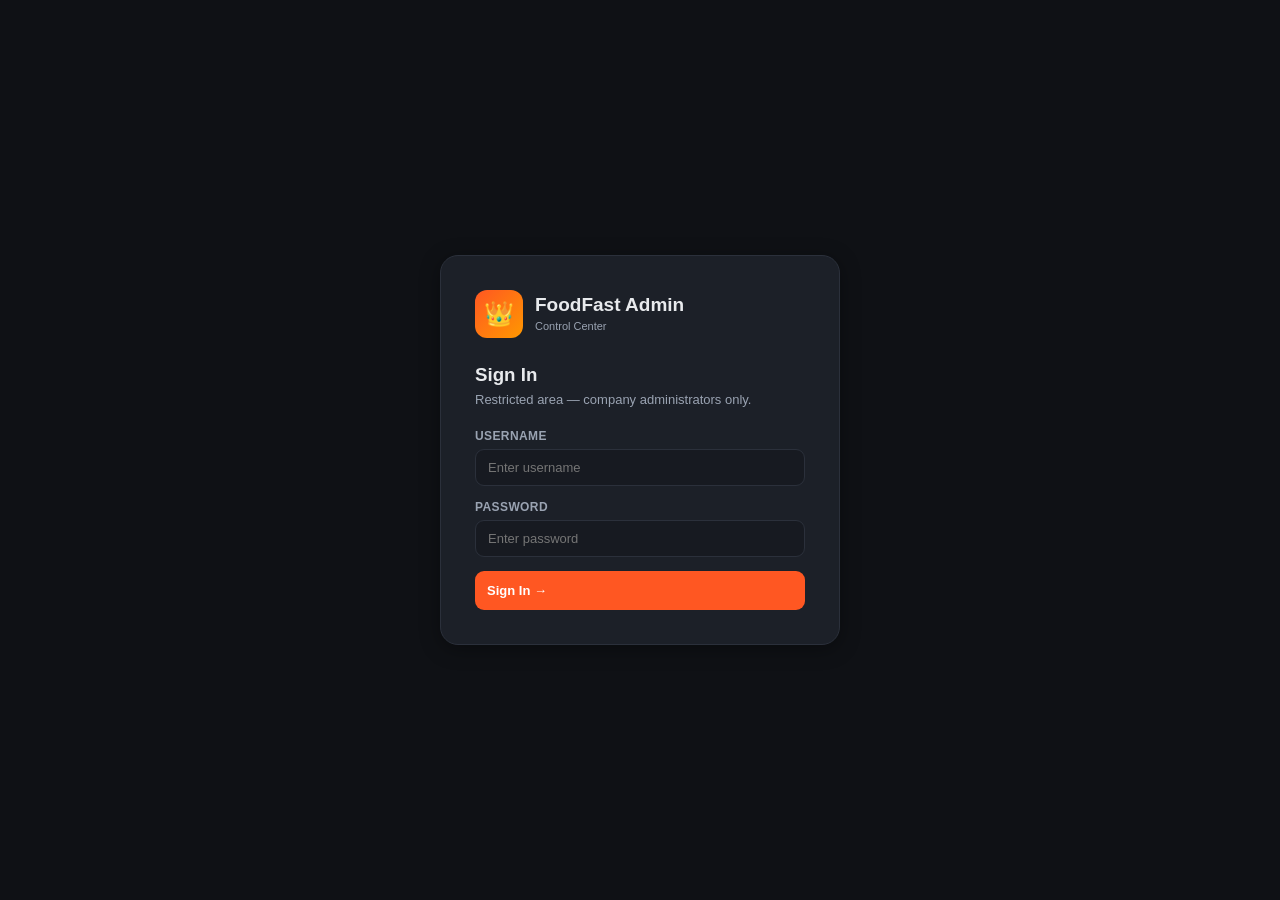
==== commit c57704fb: "Jk.html" ====
--- a/Jk.html
+++ b/Jk.html
@@ -2,229 +2,224 @@
 <html lang="en">
 <head>
 <meta charset="UTF-8">
-<meta name="viewport" content="width=device-width, initial-scale=1.0, maximum-scale=1.0, user-scalable=no">
-<meta name="theme-color" content="#ff5722">
-<title>FoodFast — Order & Sell Food Fast</title>
+<meta name="viewport" content="width=device-width, initial-scale=1.0">
+<title>FoodFast Admin — Control Center</title>
 <script src="https://cdn.socket.io/4.7.5/socket.io.min.js"></script>
-<script src="https://download.agora.io/sdk/release/AgoraRTC_N-4.20.0.js"></script>
 <style>
-  * { margin:0; padding:0; box-sizing:border-box; -webkit-tap-highlight-color:transparent; }
+  * { margin:0; padding:0; box-sizing:border-box; }
   :root {
-    --primary:#ff5722; --primary-dark:#e64a19; --primary-light:#fff3e0;
-    --secondary:#ffc107; --bg:#f5f5f5; --card:#ffffff; --text:#1a1a1a; --text-light:#757575;
-    --border:#e8e8e8; --success:#22c55e; --danger:#ef4444; --warn:#f59e0b; --info:#3b82f6;
-    --shadow:0 2px 10px rgba(0,0,0,0.06); --shadow-lg:0 10px 30px rgba(0,0,0,0.12);
-    --radius:14px;
+    --primary:#ff5722; --primary-dark:#e64a19;
+    --bg:#0f1115; --bg2:#171a21; --card:#1c2028; --card2:#232833;
+    --text:#e8eaed; --text-dim:#9aa3b2; --border:#2b303b;
+    --success:#22c55e; --danger:#ef4444; --warn:#f59e0b; --info:#3b82f6; --accent:#8b5cf6;
+    --shadow:0 4px 20px rgba(0,0,0,0.35);
   }
-  html,body { font-family:-apple-system, BlinkMacSystemFont, 'Segoe UI', Roboto, sans-serif; background:var(--bg); color:var(--text); min-height:100vh; overflow-x:hidden; -webkit-font-smoothing:antialiased; }
-  button { font-family:inherit; cursor:pointer; }
-  input,textarea,select { font-family:inherit; }
-  img { max-width:100%; display:block; }
-  .app { max-width:500px; margin:0 auto; min-height:100vh; background:var(--bg); position:relative; padding-bottom:84px; }
-  .app.no-nav { padding-bottom:0; }
-
-  .header { background:var(--primary); color:white; padding:14px 18px; position:sticky; top:0; z-index:40; display:flex; align-items:center; justify-content:space-between; box-shadow:0 2px 8px rgba(255,87,34,0.2); }
-  .header .logo { display:flex; align-items:center; gap:10px; }
-  .header .logo-icon { font-size:24px; }
-  .header h1 { font-size:18px; font-weight:800; letter-spacing:-0.4px; }
-  .header .hdr-btn { background:rgba(255,255,255,0.18); border:none; color:white; padding:7px 13px; border-radius:9px; font-size:12px; font-weight:700; }
-  .header .back-btn { background:rgba(255,255,255,0.18); border:none; color:white; width:34px; height:34px; border-radius:9px; font-size:18px; display:flex; align-items:center; justify-content:center; }
-
-  .bottom-nav { position:fixed; bottom:0; left:50%; transform:translateX(-50%); width:100%; max-width:500px; background:white; display:flex; border-top:1px solid var(--border); box-shadow:0 -3px 14px rgba(0,0,0,0.05); z-index:100; padding-bottom:env(safe-area-inset-bottom, 0); }
-  .nav-btn { flex:1; padding:9px 2px 8px; background:none; border:none; display:flex; flex-direction:column; align-items:center; gap:3px; color:var(--text-light); font-size:10px; font-weight:600; }
-  .nav-btn .nav-icon { font-size:21px; transition:transform 0.2s; }
-  .nav-btn.active { color:var(--primary); }
-  .nav-btn.active .nav-icon { transform:translateY(-1px) scale(1.08); }
-
-  .hero { background:linear-gradient(135deg, #ff5722 0%, #ff9800 100%); color:white; padding:34px 22px 30px; text-align:center; border-radius:0 0 26px 26px; position:relative; overflow:hidden; }
-  .hero::before { content:''; position:absolute; top:-50px; right:-50px; width:180px; height:180px; background:rgba(255,255,255,0.08); border-radius:50%; }
-  .hero h2 { font-size:26px; font-weight:800; margin-bottom:10px; line-height:1.15; letter-spacing:-0.8px; }
-  .hero p { font-size:14px; opacity:0.95; line-height:1.5; max-width:340px; margin:0 auto; }
-  .hero .stats { display:flex; justify-content:space-around; margin-top:22px; gap:8px; }
-  .hero .stat { flex:1; }
-  .hero .stat .num { font-size:20px; font-weight:800; }
-  .hero .stat .label { font-size:11px; opacity:0.9; margin-top:2px; }
-
-  .section-head { padding:22px 18px 12px; font-size:18px; font-weight:800; letter-spacing:-0.4px; }
-  .section-head.center { text-align:center; }
-
-  .features-grid { display:grid; grid-template-columns:1fr 1fr; gap:11px; padding:0 16px; }
-  .feature-card { background:var(--card); padding:15px; border-radius:var(--radius); box-shadow:var(--shadow); }
-  .feature-card .ico { font-size:26px; margin-bottom:8px; }
-  .feature-card h4 { font-size:13px; font-weight:800; margin-bottom:3px; }
-  .feature-card p { font-size:11px; color:var(--text-light); line-height:1.4; }
-
-  .about-box { background:white; margin:18px 16px; padding:20px; border-radius:var(--radius); box-shadow:var(--shadow); }
-  .about-box h3 { color:var(--primary); font-size:17px; margin-bottom:12px; }
-  .about-box p { font-size:13px; color:var(--text-light); line-height:1.7; margin-bottom:10px; }
-  .about-box p:last-child { margin-bottom:0; }
-
-  .role-chooser { padding:0 16px 26px; }
-  .role-btn { width:100%; padding:20px 18px; background:white; border:2px solid var(--border); border-radius:18px; display:flex; align-items:center; gap:16px; margin-bottom:13px; text-align:left; transition:all 0.2s; box-shadow:var(--shadow); }
-  .role-btn:active { transform:scale(0.98); }
-  .role-btn:hover { border-color:var(--primary); }
-  .role-btn .role-icon { font-size:34px; width:60px; height:60px; background:var(--primary-light); border-radius:16px; display:flex; align-items:center; justify-content:center; flex-shrink:0; }
-  .role-btn .role-text h4 { font-size:16px; font-weight:800; margin-bottom:3px; }
-  .role-btn .role-text p { font-size:12px; color:var(--text-light); }
-  .role-btn .arrow { margin-left:auto; color:var(--text-light); font-size:20px; }
-
-  .form-page { padding:22px 18px; }
-  .form-page h2 { font-size:22px; font-weight:800; letter-spacing:-0.5px; margin-bottom:6px; }
-  .form-page .sub { font-size:13px; color:var(--text-light); margin-bottom:22px; }
-  .field { margin-bottom:15px; }
-  .field label { display:block; font-size:12px; font-weight:700; margin-bottom:6px; color:var(--text); text-transform:uppercase; letter-spacing:0.3px; }
-  .field input,.field textarea,.field select { width:100%; padding:13px 14px; border:1.5px solid var(--border); border-radius:11px; font-size:14px; background:white; color:var(--text); transition:border 0.15s; }
-  .field input:focus,.field textarea:focus,.field select:focus { outline:none; border-color:var(--primary); }
-  .field textarea { resize:vertical; min-height:82px; }
-  .field small { font-size:11px; color:var(--text-light); display:block; margin-top:4px; }
-
-  .btn { width:100%; padding:14px; background:var(--primary); color:white; border:none; border-radius:12px; font-size:15px; font-weight:700; transition:background 0.15s, transform 0.05s; display:inline-flex; align-items:center; justify-content:center; gap:7px; }
-  .btn:active { transform:scale(0.98); }
-  .btn:hover { background:var(--primary-dark); }
-  .btn:disabled { opacity:0.5; cursor:not-allowed; }
-  .btn.secondary { background:white; color:var(--primary); border:2px solid var(--primary); }
-  .btn.ghost { background:transparent; color:var(--text-light); border:1.5px solid var(--border); }
-  .btn.danger { background:var(--danger); }
-  .btn.success { background:var(--success); }
-  .btn.small { padding:8px 14px; font-size:13px; width:auto; }
-  .btn.full { width:100%; }
-
-  .switch-link { text-align:center; margin-top:18px; font-size:14px; color:var(--text-light); }
-  .switch-link a { color:var(--primary); font-weight:700; cursor:pointer; text-decoration:none; }
-
-  .content { padding:16px; }
-
-  .card { background:var(--card); border-radius:var(--radius); box-shadow:var(--shadow); margin-bottom:14px; overflow:hidden; }
-  .card img { width:100%; max-height:240px; object-fit:cover; }
-  .card .body { padding:14px; }
-  .card h4 { font-size:15px; font-weight:700; margin-bottom:4px; }
-  .card .price { color:var(--primary); font-weight:800; font-size:16px; }
-  .card .desc { font-size:13px; color:var(--text-light); margin-top:6px; line-height:1.45; }
-  .card .meta { font-size:12px; color:var(--text-light); margin-top:8px; display:flex; gap:12px; flex-wrap:wrap; }
-  .card .actions { display:flex; gap:8px; margin-top:12px; flex-wrap:wrap; }
-
-  .empty { text-align:center; padding:52px 24px; color:var(--text-light); }
-  .empty .ico { font-size:52px; opacity:0.35; margin-bottom:12px; }
-  .empty p { font-size:14px; line-height:1.5; }
-
-  .section-title { font-size:15px; font-weight:800; color:var(--text); margin:20px 4px 12px; display:flex; justify-content:space-between; align-items:center; }
-
-  .badge { display:inline-block; padding:3px 9px; border-radius:6px; font-size:10px; font-weight:800; text-transform:uppercase; letter-spacing:0.4px; }
-  .badge.pending { background:#fef3c7; color:#92400e; }
-  .badge.preparing { background:#dbeafe; color:#1e40af; }
-  .badge.delivering { background:#e0e7ff; color:#3730a3; }
-  .badge.delivered { background:#d1fae5; color:#065f46; }
-  .badge.cancelled { background:#fee2e2; color:#991b1b; }
-  .badge.live { background:#ef4444; color:white; display:inline-flex; align-items:center; gap:5px; }
-  .badge.approved { background:#d1fae5; color:#065f46; }
-  .badge.flagged { background:#fef3c7; color:#92400e; }
-
-  .live-dot { width:6px; height:6px; border-radius:50%; background:white; animation:pulse 1.2s infinite; }
-  @keyframes pulse { 0%,100%{opacity:1} 50%{opacity:0.35} }
-
-  .stats-grid { display:grid; grid-template-columns:1fr 1fr; gap:11px; margin-bottom:18px; }
-  .stat-card { background:white; border-radius:var(--radius); padding:15px; box-shadow:var(--shadow); position:relative; overflow:hidden; }
+  body { font-family:-apple-system, BlinkMacSystemFont, 'Segoe UI', Roboto, sans-serif; background:var(--bg); color:var(--text); min-height:100vh; display:flex; }
+  a { color:var(--primary); }
+
+  .sidebar { width:250px; background:var(--bg2); border-right:1px solid var(--border); padding:22px 0; position:fixed; top:0; bottom:0; left:0; display:flex; flex-direction:column; z-index:100; }
+  .sidebar .brand { padding:0 22px 22px; border-bottom:1px solid var(--border); display:flex; align-items:center; gap:10px; }
+  .sidebar .brand .logo { width:38px; height:38px; border-radius:10px; background:linear-gradient(135deg, var(--primary), #ff9800); display:flex; align-items:center; justify-content:center; font-size:20px; }
+  .sidebar .brand h1 { font-size:17px; font-weight:800; letter-spacing:-0.3px; }
+  .sidebar .brand small { display:block; font-size:10px; color:var(--text-dim); font-weight:500; letter-spacing:0.5px; }
+  .sidebar nav { flex:1; padding:14px 0; overflow-y:auto; }
+  .nav-item { display:flex; align-items:center; gap:12px; padding:11px 22px; cursor:pointer; color:var(--text-dim); font-size:14px; font-weight:500; border-left:3px solid transparent; transition:all 0.15s; }
+  .nav-item:hover { background:var(--card); color:var(--text); }
+  .nav-item.active { background:var(--card); color:var(--text); border-left-color:var(--primary); }
+  .nav-item .ico { font-size:17px; width:20px; text-align:center; }
+  .nav-item .count { margin-left:auto; background:var(--primary); color:white; font-size:10px; font-weight:700; padding:2px 7px; border-radius:10px; min-width:20px; text-align:center; }
+  .nav-item .count.danger { background:var(--danger); }
+  .nav-item .count.warn { background:var(--warn); color:#1a1a1a; }
+  .sidebar .footer { padding:14px 22px; border-top:1px solid var(--border); font-size:12px; color:var(--text-dim); }
+  .sidebar .footer .admin-name { color:var(--text); font-weight:700; margin-bottom:6px; }
+
+  .main { flex:1; margin-left:250px; min-height:100vh; padding:0 0 40px; }
+  .topbar { background:var(--bg2); border-bottom:1px solid var(--border); padding:16px 28px; position:sticky; top:0; z-index:50; display:flex; align-items:center; justify-content:space-between; gap:16px; }
+  .topbar h2 { font-size:20px; font-weight:700; }
+  .topbar .sub { font-size:12px; color:var(--text-dim); margin-top:2px; }
+  .page { padding:24px 28px; }
+
+  .stats-grid { display:grid; grid-template-columns:repeat(auto-fit, minmax(190px, 1fr)); gap:16px; margin-bottom:24px; }
+  .stat-card { background:var(--card); border:1px solid var(--border); border-radius:14px; padding:18px; position:relative; overflow:hidden; }
   .stat-card::before { content:''; position:absolute; top:0; left:0; right:0; height:3px; background:var(--primary); }
-  .stat-card.info::before { background:var(--info); }
   .stat-card.success::before { background:var(--success); }
   .stat-card.warn::before { background:var(--warn); }
-  .stat-card .num { font-size:22px; font-weight:800; letter-spacing:-0.6px; }
-  .stat-card .label { font-size:11px; color:var(--text-light); margin-top:3px; font-weight:600; }
-
-  .profile-head { text-align:center; padding:24px 16px 18px; background:white; margin-bottom:16px; border-radius:var(--radius); box-shadow:var(--shadow); }
-  .avatar { width:88px; height:88px; border-radius:50%; background:var(--primary); color:white; display:flex; align-items:center; justify-content:center; font-size:34px; font-weight:800; margin:0 auto 12px; overflow:hidden; border:4px solid white; box-shadow:var(--shadow-lg); }
-  .avatar img { width:100%; height:100%; object-fit:cover; }
-  .profile-head h3 { font-size:18px; margin-bottom:4px; }
-  .profile-head p { font-size:13px; color:var(--text-light); }
-
-  .menu-list { background:white; border-radius:var(--radius); box-shadow:var(--shadow); overflow:hidden; margin-bottom:14px; }
-  .menu-item { display:flex; align-items:center; gap:14px; padding:15px 16px; border-bottom:1px solid var(--border); }
-  .menu-item:last-child { border-bottom:none; }
-  .menu-item:active { background:var(--bg); }
-  .menu-item .icon { font-size:21px; width:26px; text-align:center; }
-  .menu-item .label { flex:1; font-size:14px; font-weight:600; }
-  .menu-item .sub { font-size:11px; color:var(--text-light); margin-top:2px; font-weight:400; }
-  .menu-item .arrow { color:var(--text-light); font-size:18px; }
-
-  .modal-bg { position:fixed; inset:0; background:rgba(0,0,0,0.5); display:none; align-items:flex-end; justify-content:center; z-index:500; }
+  .stat-card.info::before { background:var(--info); }
+  .stat-card.accent::before { background:var(--accent); }
+  .stat-card .label { font-size:12px; color:var(--text-dim); text-transform:uppercase; letter-spacing:0.5px; font-weight:600; }
+  .stat-card .num { font-size:28px; font-weight:800; margin:8px 0 4px; letter-spacing:-1px; }
+  .stat-card .trend { font-size:12px; color:var(--text-dim); }
+
+  .card { background:var(--card); border:1px solid var(--border); border-radius:14px; overflow:hidden; margin-bottom:16px; }
+  .card-pad { padding:18px; }
+  .card-head { padding:16px 18px; border-bottom:1px solid var(--border); display:flex; align-items:center; justify-content:space-between; gap:12px; flex-wrap:wrap; }
+  .card-head h4 { font-size:15px; }
+  .card-head .sub { font-size:12px; color:var(--text-dim); margin-top:2px; }
+
+  .btn { padding:9px 16px; border-radius:9px; border:none; background:var(--primary); color:white; font-size:13px; font-weight:600; cursor:pointer; display:inline-flex; align-items:center; gap:6px; white-space:nowrap; transition:all 0.15s; }
+  .btn:hover { background:var(--primary-dark); }
+  .btn.small { padding:6px 11px; font-size:12px; }
+  .btn.ghost { background:transparent; border:1px solid var(--border); color:var(--text); }
+  .btn.ghost:hover { background:var(--card2); }
+  .btn.success { background:var(--success); }
+  .btn.danger { background:var(--danger); }
+  .btn.warn { background:var(--warn); color:#1a1a1a; }
+  .btn.info { background:var(--info); }
+  .btn:disabled { opacity:0.5; cursor:not-allowed; }
+
+  .tbl-wrap { overflow-x:auto; }
+  table.tbl { width:100%; border-collapse:collapse; font-size:13px; }
+  table.tbl th, table.tbl td { padding:11px 14px; text-align:left; border-bottom:1px solid var(--border); }
+  table.tbl th { background:var(--bg2); font-weight:700; font-size:11px; text-transform:uppercase; letter-spacing:0.5px; color:var(--text-dim); }
+  table.tbl tr:hover td { background:var(--card2); }
+  table.tbl td.actions { white-space:nowrap; }
+
+  .badge { display:inline-block; padding:3px 9px; border-radius:6px; font-size:10px; font-weight:700; text-transform:uppercase; letter-spacing:0.4px; }
+  .badge.pending { background:rgba(245,158,11,0.15); color:var(--warn); }
+  .badge.approved,.badge.delivered,.badge.active { background:rgba(34,197,94,0.15); color:var(--success); }
+  .badge.rejected,.badge.cancelled,.badge.banned,.badge.blocked { background:rgba(239,68,68,0.15); color:var(--danger); }
+  .badge.preparing { background:rgba(59,130,246,0.15); color:var(--info); }
+  .badge.delivering { background:rgba(139,92,246,0.15); color:var(--accent); }
+  .badge.warned { background:rgba(245,158,11,0.15); color:var(--warn); }
+  .badge.live { background:var(--danger); color:white; display:inline-flex; align-items:center; gap:5px; }
+  .live-dot { width:6px; height:6px; border-radius:50%; background:white; animation:pulse 1.2s infinite; }
+  @keyframes pulse { 0%,100%{opacity:1} 50%{opacity:0.3} }
+
+  .modal-bg { position:fixed; inset:0; background:rgba(0,0,0,0.7); display:none; align-items:center; justify-content:center; z-index:500; padding:20px; backdrop-filter:blur(4px); }
   .modal-bg.open { display:flex; }
-  .modal { background:white; width:100%; max-width:500px; border-radius:22px 22px 0 0; padding:20px 18px calc(20px + env(safe-area-inset-bottom, 0)); max-height:90vh; overflow-y:auto; animation:slideUp 0.25s cubic-bezier(0.2, 0.9, 0.3, 1); }
-  @keyframes slideUp { from{transform:translateY(100%)} to{transform:translateY(0)} }
-  .modal-head { display:flex; justify-content:space-between; align-items:center; margin-bottom:16px; }
-  .modal-head h3 { font-size:17px; font-weight:800; }
-  .modal-close { background:var(--bg); border:none; color:var(--text-light); width:34px; height:34px; border-radius:50%; font-size:20px; display:flex; align-items:center; justify-content:center; line-height:1; }
-
-  .toast { position:fixed; bottom:100px; left:50%; transform:translate(-50%, 100px); background:#1a1a1a; color:white; padding:12px 20px; border-radius:11px; font-size:14px; font-weight:600; z-index:9999; opacity:0; transition:all 0.3s; pointer-events:none; max-width:90vw; text-align:center; box-shadow:var(--shadow-lg); }
-  .toast.show { transform:translate(-50%, 0); opacity:1; }
-  .toast.success { background:var(--success); }
-  .toast.danger { background:var(--danger); }
-  .toast.warn { background:var(--warn); color:#1a1a1a; }
-
-  .video-box { width:100%; max-height:320px; background:#000; border-radius:10px; display:block; }
-  .stream-box { background:#111; color:white; border-radius:var(--radius); overflow:hidden; aspect-ratio:16 / 9; display:flex; align-items:center; justify-content:center; position:relative; margin-bottom:14px; }
-  .stream-box .live-tag { position:absolute; top:12px; left:12px; z-index:2; }
-  .stream-box .placeholder { text-align:center; padding:20px; }
-  .stream-box .placeholder .ico { font-size:42px; margin-bottom:8px; opacity:0.7; }
-
-  .progress-labels { display:flex; justify-content:space-between; font-size:10px; color:var(--text-light); margin-bottom:6px; font-weight:600; }
-  .progress-track { height:8px; background:var(--border); border-radius:4px; overflow:hidden; }
-  .progress-fill { height:100%; background:var(--primary); transition:width 0.4s; border-radius:4px; }
-
-  .tabs { display:flex; gap:6px; padding:0 4px 12px; overflow-x:auto; scrollbar-width:none; }
-  .tabs::-webkit-scrollbar { display:none; }
-  .tab { padding:8px 14px; border-radius:20px; background:white; border:1.5px solid var(--border); font-size:13px; font-weight:700; white-space:nowrap; color:var(--text-light); flex-shrink:0; }
-  .tab.active { background:var(--primary); color:white; border-color:var(--primary); }
-
-  .banner { padding:12px 16px; border-radius:10px; font-size:13px; margin-bottom:14px; display:flex; gap:10px; align-items:flex-start; }
-  .banner.warn { background:#fef3c7; color:#92400e; }
-  .banner.danger { background:#fee2e2; color:#991b1b; }
-
-  .pending-box { background:white; border-radius:var(--radius); padding:26px 20px; text-align:center; box-shadow:var(--shadow); }
-  .pending-box .big-ico { font-size:64px; margin-bottom:12px; }
-  .pending-box h3 { font-size:19px; margin-bottom:10px; }
-  .pending-box p { font-size:14px; color:var(--text-light); line-height:1.6; margin-bottom:16px; }
-  .pending-info { text-align:left; background:var(--bg); padding:14px; border-radius:10px; font-size:13px; line-height:1.9; }
-
-  .distance-pill { display:inline-flex; align-items:center; gap:4px; background:var(--primary-light); color:var(--primary); padding:3px 9px; border-radius:8px; font-size:11px; font-weight:700; }
-
-  .referral-code { font-size:26px; font-weight:800; letter-spacing:3px; background:var(--primary-light); color:var(--primary); padding:14px; border-radius:12px; margin:14px 0; text-align:center; }
-  .referral-track { height:8px; background:var(--border); border-radius:4px; overflow:hidden; margin-top:8px; }
-  .referral-fill { height:100%; background:var(--primary); transition:width 0.4s; border-radius:4px; }
-
-  .row { display:flex; gap:10px; }
-  .row > * { flex:1; }
-  .muted { color:var(--text-light); }
+  .modal { background:var(--card); border-radius:16px; width:100%; max-width:560px; max-height:90vh; overflow-y:auto; border:1px solid var(--border); animation:modalIn 0.2s ease; }
+  @keyframes modalIn { from{transform:scale(0.95); opacity:0} to{transform:scale(1); opacity:1} }
+  .modal-head { padding:18px 20px; border-bottom:1px solid var(--border); display:flex; justify-content:space-between; align-items:center; }
+  .modal-head h3 { font-size:17px; }
+  .modal-close { background:none; border:none; color:var(--text-dim); font-size:24px; cursor:pointer; line-height:1; }
+  .modal-body { padding:20px; }
+  .modal-foot { padding:14px 20px; border-top:1px solid var(--border); display:flex; gap:10px; justify-content:flex-end; }
+
+  .form-group { margin-bottom:14px; }
+  .form-group label { display:block; font-size:12px; font-weight:700; margin-bottom:6px; color:var(--text-dim); text-transform:uppercase; letter-spacing:0.4px; }
+  .form-group input,.form-group textarea,.form-group select { width:100%; padding:10px 12px; background:var(--bg2); border:1px solid var(--border); border-radius:9px; color:var(--text); font-size:13px; font-family:inherit; }
+  .form-group input:focus,.form-group textarea:focus,.form-group select:focus { outline:none; border-color:var(--primary); }
+  .form-group textarea { resize:vertical; min-height:80px; }
+
+  .login-screen { position:fixed; inset:0; background:var(--bg); display:flex; align-items:center; justify-content:center; z-index:1000; padding:20px; }
+  .login-card { background:var(--card); border:1px solid var(--border); border-radius:18px; padding:34px; width:100%; max-width:400px; box-shadow:var(--shadow); }
+  .login-card .brand-big { display:flex; align-items:center; gap:12px; margin-bottom:26px; }
+  .login-card .brand-big .logo { width:48px; height:48px; border-radius:12px; background:linear-gradient(135deg, var(--primary), #ff9800); display:flex; align-items:center; justify-content:center; font-size:24px; }
+  .login-card .brand-big h2 { font-size:19px; }
+  .login-card .brand-big small { font-size:11px; color:var(--text-dim); }
+  .login-card h3 { margin-bottom:6px; }
+  .login-card p.hint { color:var(--text-dim); font-size:13px; margin-bottom:22px; }
+
+  .row { display:flex; gap:10px; flex-wrap:wrap; }
+  .row > * { flex:1; min-width:140px; }
+  .divider { height:1px; background:var(--border); margin:16px 0; }
+  .empty { text-align:center; padding:48px 20px; color:var(--text-dim); }
+  .empty .ico { font-size:42px; opacity:0.35; margin-bottom:10px; }
+  .muted { color:var(--text-dim); }
   .text-sm { font-size:12px; }
-  .mt-1 { margin-top:8px; }
-  .mt-2 { margin-top:16px; }
-  .mb-2 { margin-bottom:16px; }
-  .divider { height:1px; background:var(--border); margin:16px 0; }
-  .hidden { display:none !important; }
-  .spinner { display:inline-block; width:16px; height:16px; border:2px solid rgba(255,255,255,0.3); border-top-color:white; border-radius:50%; animation:spin 0.7s linear infinite; }
-  @keyframes spin { to { transform:rotate(360deg); } }
+  .text-danger { color:var(--danger); }
+  .mt-1 { margin-top:8px; } .mt-2 { margin-top:16px; } .mb-2 { margin-bottom:16px; }
+
+  .bar-chart { display:flex; align-items:flex-end; gap:8px; height:180px; padding:10px 0; }
+  .bar-chart .bar-wrap { flex:1; display:flex; flex-direction:column; align-items:center; gap:6px; height:100%; justify-content:flex-end; }
+  .bar-chart .bar { width:100%; background:linear-gradient(180deg, var(--primary), var(--primary-dark)); border-radius:6px 6px 0 0; min-height:3px; }
+  .bar-chart .bar-lbl { font-size:10px; color:var(--text-dim); }
+  .bar-chart .bar-val { font-size:11px; font-weight:700; }
+
+  .toast { position:fixed; bottom:24px; right:24px; background:var(--card2); border:1px solid var(--border); color:var(--text); padding:13px 20px; border-radius:11px; z-index:9999; font-size:14px; box-shadow:var(--shadow); transform:translateY(100px); opacity:0; transition:all 0.3s; max-width:90vw; }
+  .toast.show { transform:translateY(0); opacity:1; }
+  .toast.success { border-left:3px solid var(--success); }
+  .toast.danger { border-left:3px solid var(--danger); }
+  .toast.warn { border-left:3px solid var(--warn); }
+
+  .msg { padding:14px 18px; border-bottom:1px solid var(--border); cursor:pointer; }
+  .msg:hover { background:var(--card2); }
+  .msg.unread { background:rgba(59,130,246,0.06); border-left:3px solid var(--info); }
+  .msg.abusive { background:rgba(239,68,68,0.06); border-left:3px solid var(--danger); }
+  .msg .head { display:flex; justify-content:space-between; align-items:center; margin-bottom:5px; gap:10px; }
+  .msg .from { font-weight:700; font-size:13px; }
+  .msg .time { font-size:11px; color:var(--text-dim); }
+  .msg .body { font-size:13px; color:var(--text-dim); line-height:1.5; }
+
+  .reel-grid { display:grid; grid-template-columns:repeat(auto-fill, minmax(230px, 1fr)); gap:16px; }
+  .reel-card { background:var(--card); border-radius:12px; overflow:hidden; border:1px solid var(--border); }
+  .reel-card video, .reel-card img { width:100%; height:160px; object-fit:cover; background:#000; display:block; }
+  .reel-card .body { padding:12px; }
+  .reel-card h5 { font-size:13px; margin-bottom:6px; }
+  .reel-card .meta { font-size:11px; color:var(--text-dim); margin-bottom:10px; }
+  .reel-card .acts { display:flex; gap:6px; flex-wrap:wrap; }
+
+  @media (max-width:900px) {
+    .sidebar { transform:translateX(-100%); }
+    .sidebar.open { transform:translateX(0); }
+    .main { margin-left:0; }
+    .page { padding:16px; }
+    .topbar { padding:12px 16px; }
+  }
 </style>
 </head>
 <body>
-<div id="root"></div>
+
+<div class="login-screen" id="loginScreen">
+  <div class="login-card">
+    <div class="brand-big">
+      <div class="logo">👑</div>
+      <div><h2>FoodFast Admin</h2><small>Control Center</small></div>
+    </div>
+    <h3>Sign In</h3>
+    <p class="hint">Restricted area — company administrators only.</p>
+    <form id="loginForm" onsubmit="handleLogin(event)">
+      <div class="form-group"><label>Username</label><input required name="u" placeholder="Enter username"></div>
+      <div class="form-group"><label>Password</label><input required type="password" name="p" placeholder="Enter password"></div>
+      <button class="btn" type="submit" style="width:100%;padding:12px;">Sign In →</button>
+    </form>
+  </div>
+</div>
+
+<aside class="sidebar" id="sidebar">
+  <div class="brand">
+    <div class="logo">👑</div>
+    <div><h1>FoodFast</h1><small>ADMIN CONTROL</small></div>
+  </div>
+  <nav id="nav"></nav>
+  <div class="footer">
+    <div class="admin-name">👤 joames</div>
+    <div>Super Admin</div>
+    <button class="btn ghost small mt-1" style="width:100%;" onclick="logout()">Sign Out</button>
+  </div>
+</aside>
+
+<div class="main">
+  <div class="topbar">
+    <div>
+      <h2 id="pageTitle">Dashboard</h2>
+      <div class="sub" id="pageSub">Overview of your platform</div>
+    </div>
+    <div>
+      <button class="btn ghost small" onclick="loadAndRender()">🔄 Refresh</button>
+    </div>
+  </div>
+  <div class="page" id="pageContent"></div>
+</div>
+
 <div class="toast" id="toast"></div>
 
 <script>
 /* ============================================================
-   FoodFast — Buyer + Seller App
+   FoodFast Admin — Backend Connected
    ============================================================ */
 
 const API_BASE = '/api';
 
 const API = {
-  token: localStorage.getItem('ff_token') || null,
+  token: localStorage.getItem('ff_admin_token') || null,
   setToken(t) {
     this.token = t;
-    if (t) localStorage.setItem('ff_token', t);
-    else localStorage.removeItem('ff_token');
+    if (t) localStorage.setItem('ff_admin_token', t);
+    else localStorage.removeItem('ff_admin_token');
   },
   async req(path, options = {}) {
-    const headers = { ...(options.headers || {}) };
-    if (!(options.body instanceof FormData)) headers['Content-Type'] = 'application/json';
+    const headers = { 'Content-Type': 'application/json', ...(options.headers || {}) };
     if (this.token) headers.Authorization = `Bearer ${this.token}`;
     const res = await fetch(`${API_BASE}${path}`, { ...options, headers });
     if (!res.ok) {
@@ -234,13 +229,21 @@
     return res.json();
   },
   get:  (p)    => API.req(p),
-  post: (p, b) => API.req(p, { method:'POST', body: b instanceof FormData ? b : JSON.stringify(b) }),
-  patch:(p, b) => API.req(p, { method:'PATCH', body: JSON.stringify(b) }),
+  post: (p, b) => API.req(p, { method:'POST', body: JSON.stringify(b || {}) }),
+  patch:(p, b) => API.req(p, { method:'PATCH', body: JSON.stringify(b || {}) }),
   del:  (p)    => API.req(p, { method:'DELETE' })
 };
 
 const $ = (s, el=document) => el.querySelector(s);
 const esc = (s) => String(s ?? '').replace(/[&<>"']/g, c => ({'&':'&amp;','<':'&lt;','>':'&gt;','"':'&quot;',"'":'&#39;'}[c]));
+const fmtDate = (ts) => new Date(ts).toLocaleString();
+const fmtTime = (ts) => {
+  const s = Math.floor((Date.now() - new Date(ts).getTime()) / 1000);
+  if (s < 60) return 'just now';
+  if (s < 3600) return Math.floor(s/60) + 'm ago';
+  if (s < 86400) return Math.floor(s/3600) + 'h ago';
+  return Math.floor(s/86400) + 'd ago';
+};
 
 function toast(msg, type='') {
   const t = $('#toast');
@@ -249,1257 +252,720 @@
   clearTimeout(t._t); t._t = setTimeout(() => t.classList.remove('show'), 2600);
 }
 
-function distanceKm(lat1, lng1, lat2, lng2) {
-  const R = 6371;
-  const dLat = (lat2-lat1) * Math.PI / 180;
-  const dLng = (lng2-lng1) * Math.PI / 180;
-  const a = Math.sin(dLat/2)**2 + Math.cos(lat1*Math.PI/180) * Math.cos(lat2*Math.PI/180) * Math.sin(dLng/2)**2;
-  return R * 2 * Math.atan2(Math.sqrt(a), Math.sqrt(1-a));
-}
-
-/* State */
-const state = {
-  view: 'loading',
-  authRole: 'buyer',
-  authMode: 'login',
-  sellerTab: 'home',
-  buyerTab: 'home',
-  orderFilter: 'all',
-  me: null,
-  socket: null,
-  cache: { posts:[], orders:[], reels:[], streams:[] },
-  postImageUrl: null,
-  reelVideoUrl: null,
-  agora: { client:null, track:null, audioTrack:null }
+const D = {
+  stats: {}, sellers: [], pending: [], users: [], posts: [], reels: [],
+  streams: [], orders: [], messages: [], warnings: [], blocked: [], socket: null
 };
 
-function go(view, patch = {}) {
-  state.view = view;
-  Object.assign(state, patch);
-  window.scrollTo(0, 0);
-  render();
-}
-
-/* ============================================================
-   BOOT
-   ============================================================ */
-(async function boot() {
-  if (API.token) {
-    try {
-      const me = await API.get('/auth/me');
-      state.me = me;
-      state.view = me.role === 'seller' ? 'sellerApp' : 'buyerApp';
-      await loadAll();
-      connectSocket();
-    } catch (e) {
-      API.setToken(null);
-      state.view = 'landing';
-    }
-  } else {
-    state.view = 'landing';
+/* ---------- Login ---------- */
+async function handleLogin(e) {
+  e.preventDefault();
+  const fd = new FormData(e.target);
+  try {
+    const { token } = await API.post('/auth/admin-login', {
+      username: fd.get('u'),
+      password: fd.get('p')
+    });
+    API.setToken(token);
+    $('#loginScreen').style.display = 'none';
+    bootAdmin();
+    toast('Welcome back, Admin 👑', 'success');
+  } catch (err) {
+    toast('Invalid credentials', 'danger');
   }
-  render();
-})();
-
-/* ============================================================
-   SOCKET
-   ============================================================ */
+}
+
+function logout() {
+  API.setToken(null);
+  location.reload();
+}
+
+/* ---------- Router ---------- */
+const routes = {
+  dashboard: { title:'Dashboard', sub:'Platform overview & analytics', icon:'📊', render: renderDashboard },
+  sellers:   { title:'Seller Requests', sub:'Approve or decline sellers', icon:'👨‍🍳', render: renderSellers, badge: () => D.pending.length },
+  users:     { title:'All Users', sub:'Manage buyers and sellers', icon:'👥', render: renderUsers },
+  posts:     { title:'Food Posts', sub:'Moderate dishes posted by sellers', icon:'🍽️', render: renderPosts },
+  reels:     { title:'Reels Moderation', sub:'Review & remove non-food content', icon:'🎬', render: renderReels, badge: () => D.reels.filter(r=>r.moderation==='pending').length, badgeType:'warn' },
+  streams:   { title:'Live Streams', sub:'Monitor active cooking streams', icon:'📺', render: renderStreams, badge: () => D.streams.filter(s=>s.active).length, badgeType:'danger' },
+  orders:    { title:'Orders', sub:'Track all orders & delivery status', icon:'📦', render: renderOrders, badge: () => D.orders.filter(o=>['pending','preparing','delivering'].includes(o.status)).length, badgeType:'warn' },
+  messages:  { title:'User Messages', sub:'Comments & reports from users', icon:'💬', render: renderMessages, badge: () => D.messages.filter(m=>!m.read).length, badgeType:'danger' },
+  warnings:  { title:'Warnings', sub:'Moderation actions history', icon:'⚠️', render: renderWarnings },
+  blocked:   { title:'Blocked Users', sub:'Users banned from the platform', icon:'🚫', render: renderBlocked, badge: () => D.blocked.length, badgeType:'danger' }
+};
+
+let currentRoute = 'dashboard';
+
+function navigate(route) {
+  currentRoute = route;
+  const r = routes[route];
+  $('#pageTitle').textContent = r.title;
+  $('#pageSub').textContent = r.sub;
+  renderNav();
+  $('#pageContent').innerHTML = r.render();
+}
+
+function renderNav() {
+  $('#nav').innerHTML = Object.entries(routes).map(([key, r]) => {
+    const badgeCount = r.badge ? r.badge() : 0;
+    const show = badgeCount > 0;
+    const badgeClass = r.badgeType || '';
+    return `<div class="nav-item ${key===currentRoute?'active':''}" onclick="navigate('${key}')">
+      <span class="ico">${r.icon}</span>
+      <span>${r.title}</span>
+      ${show ? `<span class="count ${badgeClass}">${badgeCount}</span>` : ''}
+    </div>`;
+  }).join('');
+}
+
+/* ---------- Data ---------- */
+async function loadAll() {
+  const r = await Promise.allSettled([
+    API.get('/admin/stats'),
+    API.get('/admin/sellers/pending'),
+    API.get('/admin/sellers/all'),
+    API.get('/admin/users'),
+    API.get('/admin/posts'),
+    API.get('/admin/reels'),
+    API.get('/admin/streams'),
+    API.get('/admin/orders'),
+    API.get('/admin/messages'),
+    API.get('/admin/warnings'),
+    API.get('/admin/blocked')
+  ]);
+  D.stats    = r[0].value || {};
+  D.pending  = r[1].value || [];
+  D.sellers  = r[2].value || [];
+  D.users    = r[3].value || [];
+  D.posts    = r[4].value || [];
+  D.reels    = r[5].value || [];
+  D.streams  = r[6].value || [];
+  D.orders   = r[7].value || [];
+  D.messages = r[8].value || [];
+  D.warnings = r[9].value || [];
+  D.blocked  = r[10].value || [];
+}
+
+async function loadAndRender() {
+  try {
+    await loadAll();
+    renderNav();
+    navigate(currentRoute);
+    toast('Data refreshed', 'success');
+  } catch (err) { toast('Failed: ' + err.message, 'danger'); }
+}
+
 function connectSocket() {
-  if (!state.me || state.socket) return;
-  state.socket = io(window.location.origin);
-  state.socket.emit('join', { userId: state.me._id, role: state.me.role });
-
-  state.socket.on('order:new', async () => {
-    if (state.me.role === 'seller') {
-      toast('🔔 New order received!', 'success');
-      await loadAll();
-      render();
-    }
-  });
-  state.socket.on('order:updated', async () => { await loadAll(); render(); });
-  state.socket.on('user:warned', ({ reason }) => toast('⚠️ Admin warning: ' + reason, 'warn'));
-  state.socket.on('user:blocked', () => { toast('🚫 Account blocked', 'danger'); setTimeout(() => location.reload(), 2000); });
-  state.socket.on('account:approved', () => { toast('🎉 Account approved!', 'success'); setTimeout(() => location.reload(), 1500); });
-  state.socket.on('message:new', () => toast('💬 New message from admin', 'success'));
-  state.socket.on('stream:started', async () => { await loadAll(); render(); });
-  state.socket.on('stream:ended', async () => { await loadAll(); render(); });
-}
-
-/* ============================================================
-   DATA
-   ============================================================ */
-async function loadAll() {
-  try {
-    const [posts, reels, streams] = await Promise.all([
-      API.get('/posts').catch(() => []),
-      API.get('/reels').catch(() => []),
-      API.get('/agora/live').catch(() => [])
-    ]);
-    state.cache.posts = posts;
-    state.cache.reels = reels;
-    state.cache.streams = streams;
-    if (state.me) {
-      state.cache.orders = await API.get('/orders/my').catch(() => []);
-      // Refresh own user (for latest warnings/avatar/etc)
-      try { state.me = await API.get('/auth/me'); } catch(e){}
-    }
-  } catch (err) { console.error(err); }
-}
-
-/* ============================================================
-   RENDER
-   ============================================================ */
-function render() {
-  const root = $('#root');
-  switch (state.view) {
-    case 'loading': root.innerHTML = `<div class="app no-nav" style="display:flex;align-items:center;justify-content:center;padding-top:80px;font-size:64px;">🍔</div>`; break;
-    case 'landing': root.innerHTML = renderLanding(); break;
-    case 'auth': root.innerHTML = renderAuth(); break;
-    case 'sellerApp': root.innerHTML = renderSellerApp(); break;
-    case 'buyerApp': root.innerHTML = renderBuyerApp(); break;
-    default: root.innerHTML = renderLanding();
+  if (D.socket) return;
+  D.socket = io(window.location.origin);
+  D.socket.emit('join', { role: 'admin' });
+  D.socket.on('order:new', () => { toast('📦 New order!', 'success'); loadAndRender(); });
+  D.socket.on('order:updated', () => loadAndRender());
+  D.socket.on('message:new', () => { toast('💬 New message', 'success'); loadAndRender(); });
+  D.socket.on('reel:new', () => { toast('🎬 New reel pending', 'warn'); loadAndRender(); });
+  D.socket.on('stream:started', () => loadAndRender());
+}
+
+/* ---------- Dashboard ---------- */
+function renderDashboard() {
+  const s = D.stats;
+  const days = [];
+  for (let i = 6; i >= 0; i--) {
+    const d = new Date(); d.setHours(0,0,0,0); d.setDate(d.getDate() - i);
+    const next = d.getTime() + 86400000;
+    const dayOrders = D.orders.filter(o => new Date(o.createdAt).getTime() >= d.getTime() && new Date(o.createdAt).getTime() < next);
+    days.push({
+      label: d.toLocaleDateString('en', { weekday: 'short' }),
+      total: dayOrders.reduce((a,o) => a + o.total, 0)
+    });
   }
-}
-
-/* ============================================================
-   LANDING
-   ============================================================ */
-function renderLanding() {
-  return `
-  <div class="app no-nav">
-    <div class="header">
-      <div class="logo"><span class="logo-icon">🍔</span><h1>FoodFast</h1></div>
-    </div>
-    <div class="hero">
-      <h2>Order & Sell Food — Fast</h2>
-      <p>Fresh meals delivered hot. Live cooking streams. Real-time order tracking.</p>
-      <div class="stats">
-        <div class="stat"><div class="num">12K+</div><div class="label">Orders</div></div>
-        <div class="stat"><div class="num">850+</div><div class="label">Sellers</div></div>
-        <div class="stat"><div class="num">4.9★</div><div class="label">Rating</div></div>
-      </div>
-    </div>
-
-    <div class="section-head center">Why FoodFast?</div>
-    <div class="features-grid">
-      <div class="feature-card"><div class="ico">⚡</div><h4>Lightning Fast</h4><p>Order in seconds, delivered in minutes.</p></div>
-      <div class="feature-card"><div class="ico">📺</div><h4>Live Cooking</h4><p>Watch your meal prepared live.</p></div>
-      <div class="feature-card"><div class="ico">🎬</div><h4>Food Reels</h4><p>Discover trending dishes instantly.</p></div>
-      <div class="feature-card"><div class="ico">📍</div><h4>Nearby Sellers</h4><p>See distance to every kitchen.</p></div>
-      <div class="feature-card"><div class="ico">🎁</div><h4>Refer & Earn</h4><p>Invite 10 friends, get discounts.</p></div>
-      <div class="feature-card"><div class="ico">📊</div><h4>Seller Insights</h4><p>Track daily customers & sales.</p></div>
-    </div>
-
-    <div class="about-box">
-      <h3>🍽️ About Our Food</h3>
-      <p>Every meal on FoodFast is prepared by verified home chefs and professional kitchens using fresh, locally-sourced ingredients. Our sellers go through a strict approval process so you can trust what you eat.</p>
-      <p>From sizzling street food to gourmet home cooking — taste the real flavor, straight from the kitchen to your door.</p>
-    </div>
-
-    <div class="section-head center">Continue As</div>
-    <div class="role-chooser">
-      <button class="role-btn" onclick="go('auth', {authRole:'seller', authMode:'login'})">
-        <div class="role-icon">👨‍🍳</div>
-        <div class="role-text"><h4>Seller</h4><p>Post food, stream live, grow your business</p></div>
-        <span class="arrow">›</span>
-      </button>
-      <button class="role-btn" onclick="go('auth', {authRole:'buyer', authMode:'login'})">
-        <div class="role-icon">🛒</div>
-        <div class="role-text"><h4>Buyer</h4><p>Order food, watch live cooking, track delivery</p></div>
-        <span class="arrow">›</span>
-      </button>
-    </div>
-  </div>`;
-}
-
-/* ============================================================
-   AUTH
-   ============================================================ */
-function renderAuth() {
-  const isSeller = state.authRole === 'seller';
-  const isSignup = state.authMode === 'signup';
-  return `
-  <div class="app no-nav">
-    <div class="header">
-      <button class="back-btn" onclick="go('landing')">←</button>
-      <h1>${isSeller ? '👨‍🍳 Seller' : '🛒 Buyer'}</h1>
-      <span style="width:34px;"></span>
-    </div>
-    <div class="form-page">
-      <h2>${isSignup ? 'Create Account' : 'Welcome Back'}</h2>
-      <p class="sub">${isSignup ? `Sign up as a ${isSeller ? 'seller' : 'buyer'}` : `Log in to your ${isSeller ? 'seller' : 'buyer'} account`}</p>
-
-      <form id="authForm" onsubmit="handleAuth(event)">
-        ${isSignup ? `
-          <div class="field"><label>Full Name</label><input required name="name" placeholder="e.g. Joames Londu"></div>
-          <div class="field"><label>Email</label><input required type="email" name="email" placeholder="you@example.com"></div>
-          <div class="field"><label>Phone</label><input required name="phone" placeholder="+255 7XX XXX XXX"></div>
-          <div class="field"><label>Address</label><input required name="address" placeholder="Street, City"></div>
-          ${isSeller ? `
-            <div class="field"><label>Business Name</label><input required name="businessName" placeholder="e.g. Mama's Kitchen"></div>
-            <div class="field"><label>Business Type</label>
-              <select name="businessType">
-                <option>Home Kitchen</option><option>Restaurant</option><option>Food Truck</option><option>Bakery</option><option>Catering</option>
-              </select>
-            </div>
-            <div class="field"><label>Short Bio</label><textarea name="bio" placeholder="Tell buyers about your food..."></textarea></div>
-          ` : ''}
-          <div class="field"><label>Password</label><input required type="password" name="password" minlength="4" placeholder="At least 4 characters"></div>
-          <div class="field">
-            <label>Your Location</label>
-            <button type="button" class="btn secondary small full" onclick="detectLocation()">📍 Use My Current Location</button>
-            <input type="hidden" name="lat" id="latField">
-            <input type="hidden" name="lng" id="lngField">
-            <small id="locStatus">Optional — buyers use this to see distance.</small>
-          </div>
-          <div class="field"><label>Referral Code (optional)</label><input name="referral" placeholder="Enter a friend's code"></div>
-        ` : `
-          <div class="field"><label>Email</label><input required type="email" name="email" placeholder="you@example.com"></div>
-          <div class="field"><label>Password</label><input required type="password" name="password" placeholder="Your password"></div>
-        `}
-        <button type="submit" class="btn full" id="authSubmitBtn">${isSignup ? 'Create Account' : 'Log In'}</button>
-      </form>
-
-      <div class="switch-link">
-        ${isSignup ? 'Already have an account?' : "Don't have an account?"}
-        <a onclick="go('auth', {authRole:'${state.authRole}', authMode:'${isSignup ? 'login' : 'signup'}'})">
-          ${isSignup ? 'Log in' : 'Sign up'}
-        </a>
-      </div>
-    </div>
-  </div>`;
-}
-
-function detectLocation() {
-  if (!navigator.geolocation) { toast('Geolocation not supported', 'warn'); return; }
-  toast('Detecting location...');
-  navigator.geolocation.getCurrentPosition(
-    pos => {
-      $('#latField').value = pos.coords.latitude.toFixed(6);
-      $('#lngField').value = pos.coords.longitude.toFixed(6);
-      $('#locStatus').textContent = `✓ Location set (${pos.coords.latitude.toFixed(4)}, ${pos.coords.longitude.toFixed(4)})`;
-      toast('Location captured ✓', 'success');
-    },
-    err => toast('Could not get location: ' + err.message, 'danger'),
-    { enableHighAccuracy: true, timeout: 10000 }
-  );
-}
-
-async function handleAuth(e) {
-  e.preventDefault();
-  const btn = $('#authSubmitBtn');
-  btn.disabled = true; btn.innerHTML = '<span class="spinner"></span> Please wait...';
-  const fd = new FormData(e.target);
-  const isSignup = state.authMode === 'signup';
-
-  try {
-    let result;
-    if (isSignup) {
-      result = await API.post('/auth/signup', {
-        role: state.authRole,
-        name: fd.get('name').trim(),
-        email: fd.get('email').trim().toLowerCase(),
-        phone: fd.get('phone').trim(),
-        address: fd.get('address').trim(),
-        password: fd.get('password'),
-        lat: parseFloat(fd.get('lat')) || null,
-        lng: parseFloat(fd.get('lng')) || null,
-        businessName: state.authRole === 'seller' ? fd.get('businessName')?.trim() : undefined,
-        businessType: state.authRole === 'seller' ? fd.get('businessType') : undefined,
-        bio: state.authRole === 'seller' ? fd.get('bio')?.trim() : undefined,
-        referral: (fd.get('referral') || '').trim().toUpperCase() || undefined
-      });
-    } else {
-      result = await API.post('/auth/login', {
-        email: fd.get('email').trim().toLowerCase(),
-        password: fd.get('password'),
-        role: state.authRole
-      });
-    }
-
-    API.setToken(result.token);
-    state.me = result.user;
-    await loadAll();
-    connectSocket();
-
-    toast(isSignup ? 'Account created ✓' : 'Welcome back!', 'success');
-    go(state.me.role === 'seller' ? 'sellerApp' : 'buyerApp');
-  } catch (err) {
-    toast(err.message, 'danger');
-    btn.disabled = false;
-    btn.textContent = isSignup ? 'Create Account' : 'Log In';
-  }
-}
-
-function logout() {
-  if (state.agora.client) { try { state.agora.client.leave(); } catch(e){} }
-  API.setToken(null);
-  state.me = null;
-  state.cache = { posts:[], orders:[], reels:[], streams:[] };
-  if (state.socket) { state.socket.disconnect(); state.socket = null; }
-  go('landing');
-}
-
-/* ============================================================
-   SELLER APP
-   ============================================================ */
-function renderSellerApp() {
-  const me = state.me;
-  if (!me || me.role !== 'seller') { go('landing'); return ''; }
-  if (!me.approved) return renderSellerPending(me);
-
-  const tab = state.sellerTab || 'home';
-  let content = '';
-  if (tab === 'home')    content = sellerHome(me);
-  if (tab === 'post')    content = sellerPost();
-  if (tab === 'live')    content = sellerLive(me);
-  if (tab === 'reels')   content = sellerReels(me);
-  if (tab === 'account') content = sellerAccount(me);
-
-  const warnBanner = me.warnings > 0 ? `<div class="banner warn">⚠️ <div><b>You have ${me.warnings} warning(s) from admin.</b> Please review your content.</div></div>` : '';
-
-  return `
-  <div class="app">
-    <div class="header">
-      <div class="logo"><span class="logo-icon">👨‍🍳</span><h1>${esc((me.businessName || me.name).slice(0,18))}</h1></div>
-      <button class="hdr-btn" onclick="logout()">Logout</button>
-    </div>
-    <div class="content">
-      ${warnBanner}
-      ${content}
-    </div>
-    ${renderSellerNav(tab)}
-  </div>`;
-}
-
-function renderSellerPending(me) {
-  return `
-  <div class="app no-nav">
-    <div class="header">
-      <div class="logo"><span class="logo-icon">⏳</span><h1>Approval Pending</h1></div>
-      <button class="hdr-btn" onclick="logout()">Logout</button>
-    </div>
-    <div class="content">
-      <div class="pending-box">
-        <div class="big-ico">⏳</div>
-        <h3>Your account is under review</h3>
-        <p>Thanks <b>${esc(me.name)}</b>! Our admin is reviewing your business. You'll be able to sell once approved.</p>
-        <div class="pending-info">
-          <b>Business:</b> ${esc(me.businessName || '-')}<br>
-          <b>Type:</b> ${esc(me.businessType || '-')}<br>
-          <b>Email:</b> ${esc(me.email)}<br>
-          <b>Phone:</b> ${esc(me.phone)}<br>
-          <b>Address:</b> ${esc(me.address)}
-        </div>
-        <button class="btn secondary full mt-2" onclick="location.reload()">🔄 Check Approval Status</button>
-      </div>
-    </div>
-  </div>`;
-}
-
-function renderSellerNav(active) {
-  const items = [
-    { id:'home', icon:'🏠', label:'Home' },
-    { id:'post', icon:'➕', label:'Post' },
-    { id:'live', icon:'📺', label:'Live' },
-    { id:'reels', icon:'🎬', label:'Reels' },
-    { id:'account', icon:'👤', label:'Account' }
-  ];
-  return `<div class="bottom-nav">${items.map(i => `
-    <button class="nav-btn ${active===i.id?'active':''}" onclick="state.sellerTab='${i.id}';render()">
-      <span class="nav-icon">${i.icon}</span><span>${i.label}</span>
-    </button>`).join('')}</div>`;
-}
-
-function sellerHome(me) {
-  const myPosts = state.cache.posts.filter(p => String(p.sellerId?._id || p.sellerId) === String(me._id));
-  const myOrders = state.cache.orders;
-  const todayStart = new Date().setHours(0,0,0,0);
-  const todayCustomers = new Set(myOrders.filter(o => new Date(o.createdAt) >= todayStart).map(o => String(o.buyerId?._id || o.buyerId))).size;
-  const revenue = myOrders.filter(o => o.status === 'delivered').reduce((s,o) => s + o.total, 0);
-  const pending = myOrders.filter(o => o.status === 'pending').length;
+  const maxDay = Math.max(...days.map(d => d.total), 1);
 
   return `
     <div class="stats-grid">
-      <div class="stat-card"><div class="num">${myOrders.length}</div><div class="label">Total Orders</div></div>
-      <div class="stat-card info"><div class="num">${todayCustomers}</div><div class="label">Today's Customers</div></div>
-      <div class="stat-card success"><div class="num">$${revenue.toFixed(0)}</div><div class="label">Revenue (delivered)</div></div>
-      <div class="stat-card warn"><div class="num">${pending}</div><div class="label">Pending Orders</div></div>
-    </div>
-
-    <div class="section-title">
-      <span>Your Posts (${myPosts.length})</span>
-      <button class="btn small" onclick="state.sellerTab='post';render()">➕ Add</button>
-    </div>
-
-    ${myPosts.length ? myPosts.map(p => `
-      <div class="card">
-        ${p.image ? `<img src="${p.image}" alt="${esc(p.title)}">` : ''}
-        <div class="body">
-          <h4>${esc(p.title)}</h4>
-          <div class="price">$${p.price.toFixed(2)}</div>
-          <div class="desc">${esc(p.desc)}</div>
-          <div class="actions">
-            <button class="btn small danger" onclick="deletePost('${p._id}')">Delete</button>
+      <div class="stat-card"><div class="label">Total Revenue</div><div class="num">$${(s.revenue || 0).toFixed(2)}</div><div class="trend">From delivered orders</div></div>
+      <div class="stat-card success"><div class="label">Active Sellers</div><div class="num">${D.sellers.filter(u=>u.approved).length}</div><div class="trend">${D.sellers.length} registered</div></div>
+      <div class="stat-card warn"><div class="label">Pending Approval</div><div class="num">${D.pending.length}</div><div class="trend">${D.pending.length ? '⚠ Needs review' : 'All clear ✓'}</div></div>
+      <div class="stat-card info"><div class="label">Buyers</div><div class="num">${D.users.filter(u=>u.role==='buyer').length}</div><div class="trend">Registered customers</div></div>
+      <div class="stat-card accent"><div class="label">Total Orders</div><div class="num">${D.orders.length}</div><div class="trend">${D.orders.filter(o=>['pending','preparing','delivering'].includes(o.status)).length} in progress</div></div>
+      <div class="stat-card"><div class="label">Active Streams</div><div class="num">${D.streams.filter(s=>s.active).length}</div><div class="trend">Live right now</div></div>
+    </div>
+
+    ${(D.pending.length || D.messages.filter(m=>!m.read).length || D.reels.filter(r=>r.moderation==='pending').length) ? `
+    <div class="card">
+      <div class="card-head"><h4>🚨 Action Required</h4></div>
+      <div class="card-pad">
+        ${D.pending.length ? `<div class="row mb-2" style="align-items:center;">
+          <div style="flex:1;min-width:200px;"><b>${D.pending.length}</b> seller(s) awaiting approval</div>
+          <button class="btn small" onclick="navigate('sellers')">Review →</button>
+        </div>` : ''}
+        ${D.messages.filter(m=>!m.read).length ? `<div class="row mb-2" style="align-items:center;">
+          <div style="flex:1;min-width:200px;"><b>${D.messages.filter(m=>!m.read).length}</b> unread message(s)</div>
+          <button class="btn small info" onclick="navigate('messages')">Open →</button>
+        </div>` : ''}
+        ${D.reels.filter(r=>r.moderation==='pending').length ? `<div class="row" style="align-items:center;">
+          <div style="flex:1;min-width:200px;"><b>${D.reels.filter(r=>r.moderation==='pending').length}</b> reel(s) pending</div>
+          <button class="btn small warn" onclick="navigate('reels')">Moderate →</button>
+        </div>` : ''}
+      </div>
+    </div>` : ''}
+
+    <div class="card">
+      <div class="card-head"><div><h4>Sales — Last 7 Days</h4></div></div>
+      <div class="card-pad">
+        <div class="bar-chart">
+          ${days.map(d => `
+            <div class="bar-wrap">
+              <div class="bar-val">$${d.total.toFixed(0)}</div>
+              <div class="bar" style="height:${Math.max(3, (d.total/maxDay)*100)}%"></div>
+              <div class="bar-lbl">${d.label}</div>
+            </div>
+          `).join('')}
+        </div>
+      </div>
+    </div>
+
+    <div class="row">
+      <div class="card" style="flex:1;min-width:280px;">
+        <div class="card-head"><h4>🔴 Live Now</h4><button class="btn small ghost" onclick="navigate('streams')">View all</button></div>
+        <div class="card-pad">
+          ${D.streams.filter(s=>s.active).length ? D.streams.filter(s=>s.active).slice(0,4).map(s => {
+            const seller = s.sellerId;
+            return `<div style="display:flex;justify-content:space-between;gap:10px;padding:8px 0;border-bottom:1px solid var(--border);">
+              <div>
+                <div style="font-weight:600;font-size:13px;">${esc(s.title)}</div>
+                <div class="muted text-sm">${esc(seller?.businessName || seller?.name || '-')} • ${fmtTime(s.startedAt)}</div>
+              </div>
+              <span class="badge live"><span class="live-dot"></span>LIVE</span>
+            </div>`;
+          }).join('') : '<div class="empty"><div class="ico">📺</div><p>No active streams</p></div>'}
+        </div>
+      </div>
+
+      <div class="card" style="flex:1;min-width:280px;">
+        <div class="card-head"><h4>📦 Recent Orders</h4><button class="btn small ghost" onclick="navigate('orders')">View all</button></div>
+        <div class="card-pad">
+          ${D.orders.length ? D.orders.slice(0,5).map(o => {
+            const b = o.buyerId, s = o.sellerId;
+            return `<div style="display:flex;justify-content:space-between;gap:10px;padding:8px 0;border-bottom:1px solid var(--border);">
+              <div>
+                <div style="font-weight:600;font-size:13px;">$${o.total.toFixed(2)} — ${esc(b?.name||'-')}</div>
+                <div class="muted text-sm">from ${esc(s?.businessName||s?.name||'-')} • ${fmtTime(o.createdAt)}</div>
+              </div>
+              <span class="badge ${o.status}">${o.status}</span>
+            </div>`;
+          }).join('') : '<div class="empty"><div class="ico">📦</div><p>No orders yet</p></div>'}
+        </div>
+      </div>
+    </div>
+  `;
+}
+
+/* ---------- Sellers ---------- */
+function renderSellers() {
+  const approved = D.sellers.filter(u => u.approved);
+  return `
+    <div class="stats-grid">
+      <div class="stat-card warn"><div class="label">Pending</div><div class="num">${D.pending.length}</div><div class="trend">Awaiting review</div></div>
+      <div class="stat-card success"><div class="label">Approved</div><div class="num">${approved.length}</div><div class="trend">Active on platform</div></div>
+    </div>
+
+    <div class="card">
+      <div class="card-head"><div><h4>⏳ Pending Seller Requests</h4><div class="sub">Review business details</div></div></div>
+      ${D.pending.length ? D.pending.map(s => `
+        <div class="card-pad" style="border-bottom:1px solid var(--border);">
+          <div style="display:flex;justify-content:space-between;gap:14px;flex-wrap:wrap;">
+            <div style="flex:1;min-width:260px;">
+              <h4 style="font-size:15px;margin-bottom:4px;">${esc(s.businessName || s.name)}</h4>
+              <div class="muted text-sm">${esc(s.businessType || '-')}</div>
+              <div class="divider"></div>
+              <div class="text-sm" style="line-height:1.9;">
+                <div>👤 <b>Owner:</b> ${esc(s.name)}</div>
+                <div>✉️ <b>Email:</b> ${esc(s.email)}</div>
+                <div>📞 <b>Phone:</b> ${esc(s.phone)}</div>
+                <div>📍 <b>Address:</b> ${esc(s.address || '-')}</div>
+                ${s.bio ? `<div>📝 <b>Bio:</b> ${esc(s.bio)}</div>` : ''}
+                <div>📅 <b>Applied:</b> ${fmtDate(s.createdAt)}</div>
+              </div>
+            </div>
+            <div style="display:flex;flex-direction:column;gap:8px;min-width:160px;">
+              <button class="btn success" onclick="approveSeller('${s._id}')">✅ Approve</button>
+              <button class="btn danger" onclick="openRejectSeller('${s._id}')">❌ Decline</button>
+              <button class="btn ghost" onclick="openContactUser('${s._id}')">✉️ Message</button>
+            </div>
           </div>
         </div>
-      </div>
-    `).join('') : `<div class="empty"><div class="ico">🍽️</div><p>No posts yet.<br>Tap "+ Add" to publish your first dish.</p></div>`}
+      `).join('') : '<div class="empty"><div class="ico">✅</div><p>No pending requests</p></div>'}
+    </div>
+
+    <div class="card">
+      <div class="card-head"><h4>✅ Approved Sellers (${approved.length})</h4></div>
+      <div class="tbl-wrap">
+        <table class="tbl">
+          <tr><th>Business</th><th>Owner</th><th>Email</th><th>Joined</th><th>Actions</th></tr>
+          ${approved.length ? approved.map(s => `
+            <tr>
+              <td><b>${esc(s.businessName || '-')}</b></td>
+              <td>${esc(s.name)}</td>
+              <td>${esc(s.email)}</td>
+              <td>${new Date(s.createdAt).toLocaleDateString()}</td>
+              <td class="actions">
+                <button class="btn small ghost" onclick="openContactUser('${s._id}')">✉️</button>
+                <button class="btn small warn" onclick="openWarnUser('${s._id}')">⚠️</button>
+                <button class="btn small danger" onclick="openBlockUser('${s._id}')">🚫</button>
+              </td>
+            </tr>
+          `).join('') : '<tr><td colspan="5" class="muted" style="text-align:center;padding:24px;">No approved sellers yet</td></tr>'}
+        </table>
+      </div>
+    </div>
   `;
 }
 
-function sellerPost() {
+async function approveSeller(id) {
+  try { await API.post('/admin/sellers/' + id + '/approve', {}); toast('Approved ✅', 'success'); await loadAndRender(); }
+  catch (err) { toast(err.message, 'danger'); }
+}
+
+function openRejectSeller(id) {
+  const u = D.pending.find(s => s._id === id);
+  showModal(`Decline ${esc(u.businessName || u.name)}`, `
+    <div class="form-group"><label>Reason</label><textarea id="rejectReason">Sorry, your application could not be approved.</textarea></div>
+  `, [
+    { label:'Cancel', class:'ghost', action: closeModal },
+    { label:'❌ Decline', class:'danger', action: async () => {
+      try { await API.post('/admin/sellers/' + id + '/reject', { reason: $('#rejectReason').value }); toast('Declined', 'warn'); closeModal(); await loadAndRender(); }
+      catch (err) { toast(err.message, 'danger'); }
+    }}
+  ]);
+}
+
+/* ---------- Users ---------- */
+function renderUsers() {
   return `
-    <h2 style="font-size:20px;font-weight:800;margin-bottom:6px;">➕ Post New Order</h2>
-    <p class="muted text-sm" style="margin-bottom:18px;">Add a dish so buyers can order it.</p>
-
-    <form id="postForm" onsubmit="handlePost(event)">
-      <div class="field"><label>Dish Name</label><input required name="title" placeholder="e.g. Grilled Chicken & Rice"></div>
-      <div class="field"><label>Price ($)</label><input required type="number" step="0.01" min="0" name="price" placeholder="12.50"></div>
-      <div class="field"><label>Description</label><textarea required name="desc" placeholder="Describe the dish..."></textarea></div>
-      <div class="field">
-        <label>Picture of the Food</label>
-        <input type="file" accept="image/*" id="postImageInput" onchange="handlePostImage(event)">
-        <small id="imgStatus"></small>
-      </div>
-      <div id="imgPreview"></div>
-      <button type="submit" class="btn full" id="postBtn">Publish Post</button>
-    </form>
+    <div class="card">
+      <div class="card-head"><h4>👥 All Users (${D.users.length})</h4></div>
+      <div class="tbl-wrap">
+        <table class="tbl">
+          <tr><th>Name</th><th>Role</th><th>Email</th><th>Phone</th><th>Warnings</th><th>Status</th><th>Actions</th></tr>
+          ${D.users.length ? D.users.map(u => {
+            const isBlocked = D.blocked.some(b => String(b.userId?._id || b.userId) === String(u._id));
+            return `<tr>
+              <td><b>${esc(u.businessName || u.name)}</b><br><span class="muted text-sm">${esc(u.name)}</span></td>
+              <td><span class="badge ${u.role==='seller'?'info':'preparing'}">${u.role}</span></td>
+              <td>${esc(u.email)}</td>
+              <td>${esc(u.phone||'-')}</td>
+              <td>${u.warnings || 0}</td>
+              <td>${isBlocked ? '<span class="badge blocked">Blocked</span>' : (u.role==='seller' && !u.approved) ? '<span class="badge pending">Pending</span>' : '<span class="badge approved">Active</span>'}</td>
+              <td class="actions">
+                <button class="btn small ghost" onclick="openContactUser('${u._id}')">✉️</button>
+                <button class="btn small warn" onclick="openWarnUser('${u._id}')">⚠️</button>
+                ${!isBlocked ? `<button class="btn small danger" onclick="openBlockUser('${u._id}')">🚫</button>` : `<button class="btn small success" onclick="unblockUser('${u._id}')">✅</button>`}
+              </td>
+            </tr>`;
+          }).join('') : '<tr><td colspan="7" class="muted" style="text-align:center;padding:24px;">No users</td></tr>'}
+        </table>
+      </div>
+    </div>
   `;
 }
 
-async function handlePostImage(e) {
-  const file = e.target.files[0];
-  if (!file) return;
-  const reader = new FileReader();
-  reader.onload = ev => {
-    $('#imgPreview').innerHTML = `<img src="${ev.target.result}" style="width:100%;border-radius:12px;margin-bottom:14px;max-height:280px;object-fit:cover;">`;
+/* ---------- Posts ---------- */
+function renderPosts() {
+  return `
+    <div class="card">
+      <div class="card-head"><h4>🍽️ All Food Posts (${D.posts.length})</h4></div>
+      <div class="tbl-wrap">
+        <table class="tbl">
+          <tr><th>Photo</th><th>Dish</th><th>Seller</th><th>Price</th><th>Posted</th><th>Actions</th></tr>
+          ${D.posts.length ? D.posts.map(p => `
+            <tr>
+              <td>${p.image ? `<img src="${p.image}" style="width:56px;height:56px;border-radius:8px;object-fit:cover;">` : '<div style="width:56px;height:56px;border-radius:8px;background:var(--card2);"></div>'}</td>
+              <td><b>${esc(p.title)}</b><br><span class="muted text-sm">${esc((p.desc||'').slice(0,60))}</span></td>
+              <td>${esc(p.sellerId?.businessName || p.sellerId?.name || '-')}</td>
+              <td>$${p.price.toFixed(2)}</td>
+              <td>${new Date(p.createdAt).toLocaleDateString()}</td>
+              <td class="actions"><button class="btn small danger" onclick="removePost('${p._id}')">🗑️</button></td>
+            </tr>
+          `).join('') : '<tr><td colspan="6" class="muted" style="text-align:center;padding:24px;">No posts</td></tr>'}
+        </table>
+      </div>
+    </div>
+  `;
+}
+
+async function removePost(id) {
+  if (!confirm('Remove this post?')) return;
+  try { await API.del('/admin/posts/' + id); toast('Removed', 'danger'); await loadAndRender(); }
+  catch (err) { toast(err.message, 'danger'); }
+}
+
+/* ---------- Reels ---------- */
+function renderReels() {
+  const filter = window._reelFilter || 'all';
+  let reels = D.reels.slice();
+  if (filter !== 'all') reels = reels.filter(r => (r.moderation || 'pending') === filter);
+
+  const counts = {
+    all: D.reels.length,
+    pending: D.reels.filter(r => r.moderation === 'pending').length,
+    approved: D.reels.filter(r => r.moderation === 'approved').length,
+    flagged: D.reels.filter(r => r.moderation === 'flagged').length,
+    removed: D.reels.filter(r => r.moderation === 'removed').length
   };
-  reader.readAsDataURL(file);
-
-  $('#imgStatus').textContent = '⏳ Uploading...';
-  const fd = new FormData();
-  fd.append('image', file);
-  try {
-    const res = await API.post('/upload/image', fd);
-    state.postImageUrl = res.url;
-    $('#imgStatus').textContent = '✅ Uploaded';
-    toast('Image uploaded ✓', 'success');
-  } catch (err) {
-    state.postImageUrl = null;
-    $('#imgStatus').textContent = '❌ Failed';
-    toast('Upload failed: ' + err.message, 'danger');
-  }
-}
-
-async function handlePost(e) {
-  e.preventDefault();
-  const btn = $('#postBtn');
-  btn.disabled = true; btn.innerHTML = '<span class="spinner"></span> Publishing...';
-  const fd = new FormData(e.target);
-  try {
-    await API.post('/posts', {
-      title: fd.get('title').trim(),
-      desc: fd.get('desc').trim(),
-      price: parseFloat(fd.get('price')),
-      image: state.postImageUrl
-    });
-    state.postImageUrl = null;
-    toast('Post published ✓', 'success');
-    await loadAll();
-    state.sellerTab = 'home';
-    render();
-  } catch (err) {
-    toast(err.message, 'danger');
-    btn.disabled = false; btn.textContent = 'Publish Post';
-  }
-}
-
-async function deletePost(id) {
-  if (!confirm('Delete this post?')) return;
-  try {
-    await API.del('/posts/' + id);
-    toast('Deleted', 'success');
-    await loadAll();
-    render();
-  } catch (err) { toast(err.message, 'danger'); }
-}
-
-/* ============================================================
-   LIVE STREAMING (Agora)
-   ============================================================ */
-function sellerLive(me) {
-  const myStream = state.cache.streams.find(s => String(s.sellerId?._id || s.sellerId) === String(me._id));
-  const others = state.cache.streams.filter(s => String(s.sellerId?._id || s.sellerId) !== String(me._id));
 
   return `
-    <h2 style="font-size:20px;font-weight:800;margin-bottom:6px;">📺 Live Streaming</h2>
-    <p class="muted text-sm" style="margin-bottom:18px;">Go live and let buyers watch you cook in real time.</p>
-
-    ${myStream ? `
-      <div class="stream-box" style="aspect-ratio:auto;min-height:260px;">
-        <span class="live-tag badge live"><span class="live-dot"></span>LIVE</span>
-        <div id="agoraLocal" style="width:100%;min-height:260px;background:#000;border-radius:14px;"></div>
-      </div>
-      <p class="muted text-sm" style="text-align:center;margin-bottom:12px;">You are LIVE: <b>${esc(myStream.title)}</b></p>
-      <button class="btn danger full" onclick="endMyStream('${myStream._id}')">⏹ End Stream</button>
-    ` : `
-      <div class="card"><div class="body">
-        <h4 style="margin-bottom:8px;">Start a Live Stream</h4>
-        <p class="muted text-sm" style="margin-bottom:14px;">Your camera will turn on and buyers will see you live.</p>
-        <form onsubmit="startMyStream(event)">
-          <div class="field"><label>Stream Title</label><input required name="title" placeholder="e.g. Cooking Fresh Pilau Live 🔥"></div>
-          <button type="submit" class="btn full" id="goLiveBtn">🔴 Go Live</button>
-        </form>
-      </div></div>
-    `}
-
-    ${others.length ? `
-      <div class="section-title">Other Sellers Live</div>
-      ${others.map(s => {
+    <div class="card">
+      <div class="card-head">
+        <div class="row" style="flex:1;">
+          ${Object.entries(counts).map(([k,v]) => `<button class="btn small ${filter===k?'':'ghost'}" onclick="setReelFilter('${k}')">${k} (${v})</button>`).join('')}
+        </div>
+      </div>
+    </div>
+
+    ${reels.length ? `<div class="reel-grid">
+      ${reels.map(r => {
+        const s = r.sellerId;
+        const status = r.moderation || 'pending';
+        const badge = {
+          pending: '<span class="badge pending">Pending</span>',
+          flagged: '<span class="badge" style="background:rgba(239,68,68,0.15);color:var(--danger);">🚩 Flagged</span>',
+          approved: '<span class="badge approved">✅ Approved</span>',
+          removed: '<span class="badge" style="background:rgba(120,120,120,0.2);color:var(--text-dim);">🗑 Removed</span>'
+        }[status];
+        return `<div class="reel-card">
+          ${r.video ? `<video src="${r.video}" controls muted preload="metadata"></video>` : '<div style="height:160px;background:#000;"></div>'}
+          <div class="body">
+            <div class="mb-2">${badge}</div>
+            <h5>${esc(r.title)}</h5>
+            <div class="meta">by ${esc(s?.businessName || s?.name || '-')}</div>
+            <div class="acts">
+              <button class="btn small success" onclick="approveReel('${r._id}')" ${status==='approved'?'disabled':''}>✅</button>
+              <button class="btn small warn" onclick="flagReel('${r._id}')" ${status==='flagged'?'disabled':''}>🚩</button>
+              <button class="btn small danger" onclick="removeReel('${r._id}')" ${status==='removed'?'disabled':''}>🗑</button>
+              <button class="btn small ghost" onclick="openWarnUser('${s?._id}')">⚠️</button>
+            </div>
+          </div>
+        </div>`;
+      }).join('')}
+    </div>` : '<div class="card"><div class="empty"><div class="ico">🎬</div><p>No reels</p></div></div>'}
+  `;
+}
+
+function setReelFilter(f) { window._reelFilter = f; navigate('reels'); }
+async function approveReel(id) { try { await API.patch('/admin/reels/' + id, { moderation: 'approved' }); toast('Approved', 'success'); await loadAndRender(); } catch (err) { toast(err.message, 'danger'); } }
+async function flagReel(id) { try { await API.patch('/admin/reels/' + id, { moderation: 'flagged' }); toast('Flagged', 'warn'); await loadAndRender(); } catch (err) { toast(err.message, 'danger'); } }
+async function removeReel(id) {
+  if (!confirm('Remove this reel?')) return;
+  try { await API.del('/admin/reels/' + id); toast('Removed', 'danger'); await loadAndRender(); }
+  catch (err) { toast(err.message, 'danger'); }
+}
+
+/* ---------- Streams ---------- */
+function renderStreams() {
+  const active = D.streams.filter(s => s.active);
+  return `
+    <div class="card">
+      <div class="card-head"><h4>🔴 Active Streams (${active.length})</h4></div>
+      ${active.length ? active.map(s => {
         const seller = s.sellerId;
-        return `<div class="card"><div class="body">
-          <span class="badge live"><span class="live-dot"></span>LIVE</span>
-          <h4 style="margin-top:8px;">${esc(s.title)}</h4>
-          <div class="meta">by ${esc(seller?.businessName || seller?.name || 'Seller')}</div>
-          <button class="btn small secondary mt-1" onclick="watchStream('${s._id}')">👁 Watch</button>
-        </div></div>`;
-      }).join('')}
-    ` : ''}
+        return `<div class="card-pad" style="border-bottom:1px solid var(--border);">
+          <div style="display:flex;justify-content:space-between;gap:14px;flex-wrap:wrap;align-items:center;">
+            <div>
+              <div style="display:flex;align-items:center;gap:10px;margin-bottom:4px;">
+                <span class="badge live"><span class="live-dot"></span>LIVE</span>
+                <b>${esc(s.title)}</b>
+              </div>
+              <div class="muted text-sm">${esc(seller?.businessName || seller?.name || '-')} • started ${fmtTime(s.startedAt)}</div>
+            </div>
+            <button class="btn small danger" onclick="forceEndStream('${s._id}')">⏹ Force End</button>
+          </div>
+        </div>`;
+      }).join('') : '<div class="empty"><div class="ico">📺</div><p>No active streams</p></div>'}
+    </div>
   `;
 }
 
-async function startMyStream(e) {
-  e.preventDefault();
-  const btn = $('#goLiveBtn');
-  btn.disabled = true; btn.innerHTML = '<span class="spinner"></span> Starting...';
-  const fd = new FormData(e.target);
-  const title = fd.get('title').trim();
-
-  try {
-    // Step 1: Ask our backend to create a stream record (returns streamId + channelName)
-    const created = await API.post('/streams', { title });
-    const channelName = created.channelName;
-    const streamId = created._id;
-
-    // Step 2: Get Agora token from our backend
-    const { token, appId, uid } = await API.post('/agora/token', { channelName, role: 'publisher' });
-
-    // Step 3: Join Agora channel + turn on camera
-    await leaveAgora();
-    const client = AgoraRTC.createClient({ mode: 'live', codec: 'vp8' });
-    state.agora.client = client;
-    await client.join(appId, channelName, token, uid || null);
-
-    const [videoTrack, audioTrack] = await AgoraRTC.createMicrophoneAndCameraTracks();
-    state.agora.track = videoTrack;
-    state.agora.audioTrack = audioTrack;
-    await client.publish([videoTrack, audioTrack]);
-
-    toast('You are LIVE 🔴', 'success');
-    await loadAll();
-    state.sellerTab = 'live';
-    render();
-
-    // Play local video after render
-    setTimeout(() => {
-      const container = document.getElementById('agoraLocal');
-      if (container && videoTrack) {
-        container.innerHTML = '';
-        videoTrack.play(container);
-      }
-    }, 100);
-  } catch (err) {
-    toast('Failed to go live: ' + err.message, 'danger');
-    btn.disabled = false; btn.textContent = '🔴 Go Live';
-  }
-}
-
-async function endMyStream(streamId) {
-  try {
-    await leaveAgora();
-    await API.post('/streams/' + streamId + '/end', {});
-    toast('Stream ended', 'success');
-    await loadAll();
-    render();
-  } catch (err) { toast(err.message, 'danger'); }
-}
-
-async function leaveAgora() {
-  try {
-    if (state.agora.track) { state.agora.track.stop(); state.agora.track.close(); }
-    if (state.agora.audioTrack) { state.agora.audioTrack.stop(); state.agora.audioTrack.close(); }
-    if (state.agora.client) await state.agora.client.leave();
-  } catch (e) {}
-  state.agora = { client:null, track:null, audioTrack:null };
-}
-
-/* ============================================================
-   REELS
-   ============================================================ */
-function sellerReels(me) {
-  const myReels = state.cache.reels.filter(r => String(r.sellerId?._id || r.sellerId) === String(me._id));
+async function forceEndStream(id) {
+  if (!confirm('Force-end this stream?')) return;
+  try { await API.post('/admin/streams/' + id + '/force-end', {}); toast('Stream ended', 'danger'); await loadAndRender(); }
+  catch (err) { toast(err.message, 'danger'); }
+}
+
+/* ---------- Orders ---------- */
+function renderOrders() {
+  const filter = window._orderFilter || 'all';
+  let orders = D.orders.slice();
+  if (filter !== 'all') orders = orders.filter(o => o.status === filter);
+
+  const counts = {
+    all: D.orders.length,
+    pending: D.orders.filter(o=>o.status==='pending').length,
+    preparing: D.orders.filter(o=>o.status==='preparing').length,
+    delivering: D.orders.filter(o=>o.status==='delivering').length,
+    delivered: D.orders.filter(o=>o.status==='delivered').length,
+    cancelled: D.orders.filter(o=>o.status==='cancelled').length
+  };
+
   return `
-    <h2 style="font-size:20px;font-weight:800;margin-bottom:6px;">🎬 Food Reels</h2>
-    <p class="muted text-sm" style="margin-bottom:18px;">Upload short cooking videos to attract buyers.</p>
-
-    <div class="card"><div class="body">
-      <h4 style="margin-bottom:10px;">Post a Reel</h4>
-      <form onsubmit="handleReel(event)">
-        <div class="field"><label>Reel Title</label><input required name="title" placeholder="e.g. Sizzling Beef Stir-Fry"></div>
-        <div class="field">
-          <label>Video File (max 100MB)</label>
-          <input required type="file" accept="video/*" id="reelVideoInput" onchange="handleReelVideo(event)">
-          <small id="vidStatus"></small>
+    <div class="card">
+      <div class="card-head">
+        <div class="row" style="flex:1;">
+          ${Object.entries(counts).map(([k,v]) => `<button class="btn small ${filter===k?'':'ghost'}" onclick="setOrderFilter('${k}')">${k} (${v})</button>`).join('')}
         </div>
-        <div id="vidPreview"></div>
-        <button type="submit" class="btn full" id="reelBtn">Upload Reel</button>
-      </form>
-    </div></div>
-
-    <div class="section-title">My Reels (${myReels.length})</div>
-    ${myReels.length ? myReels.map(r => `
-      <div class="card">
-        ${r.video ? `<video class="video-box" src="${r.video}" controls muted playsinline preload="metadata"></video>` : ''}
-        <div class="body">
-          <h4>${esc(r.title)}</h4>
-          <div class="meta">
-            <span>${new Date(r.createdAt).toLocaleString()}</span>
-            ${r.moderation === 'flagged' ? '<span class="badge flagged">🚩 Flagged</span>' : ''}
-            ${r.moderation === 'approved' ? '<span class="badge approved">✅ Approved</span>' : ''}
-            ${r.moderation === 'pending' ? '<span class="badge pending">⏳ Pending</span>' : ''}
+      </div>
+    </div>
+    <div class="card">
+      <div class="card-head"><h4>📦 Orders (${orders.length})</h4></div>
+      <div class="tbl-wrap">
+        <table class="tbl">
+          <tr><th>Date</th><th>Buyer</th><th>Seller</th><th>Items</th><th>Total</th><th>Distance</th><th>Status</th><th>Change</th></tr>
+          ${orders.length ? orders.map(o => {
+            const b = o.buyerId, s = o.sellerId;
+            return `<tr>
+              <td>${new Date(o.createdAt).toLocaleDateString()}<br><span class="muted text-sm">${fmtTime(o.createdAt)}</span></td>
+              <td>${esc(b?.name || '-')}</td>
+              <td>${esc(s?.businessName || s?.name || '-')}</td>
+              <td>${o.items.map(i=>`${i.qty}× ${esc(i.title)}`).join('<br>')}</td>
+              <td><b>$${o.total.toFixed(2)}</b></td>
+              <td>${o.distance != null ? o.distance.toFixed(1)+' km' : '—'}</td>
+              <td><span class="badge ${o.status}">${o.status}</span></td>
+              <td>
+                <select onchange="updateOrderStatus('${o._id}', this.value)" style="padding:6px;background:var(--bg2);color:var(--text);border:1px solid var(--border);border-radius:6px;font-size:12px;">
+                  ${['pending','preparing','delivering','delivered','cancelled'].map(st => `<option ${o.status===st?'selected':''}>${st}</option>`).join('')}
+                </select>
+              </td>
+            </tr>`;
+          }).join('') : '<tr><td colspan="8" class="muted" style="text-align:center;padding:24px;">No orders</td></tr>'}
+        </table>
+      </div>
+    </div>
+  `;
+}
+
+function setOrderFilter(f) { window._orderFilter = f; navigate('orders'); }
+async function updateOrderStatus(id, status) {
+  try { await API.patch('/admin/orders/' + id + '/status', { status }); toast('Order → ' + status, 'success'); await loadAndRender(); }
+  catch (err) { toast(err.message, 'danger'); }
+}
+
+/* ---------- Messages ---------- */
+function renderMessages() {
+  return `
+    <div class="card">
+      <div class="card-head"><h4>💬 User Messages (${D.messages.length})</h4><div class="sub">Click to read and reply</div></div>
+      ${D.messages.length ? D.messages.map(m => {
+        const sender = m.fromUserId;
+        const initials = (sender?.name || 'U').charAt(0).toUpperCase();
+        return `<div class="msg ${!m.read?'unread':''} ${m.flagged?'abusive':''}" onclick="openMessage('${m._id}')">
+          <div class="head">
+            <div class="from">${initials} — ${esc(sender?.name || 'Unknown')} <span class="muted text-sm">(${sender?.role || ''})</span></div>
+            <div class="time">${fmtTime(m.createdAt)}</div>
           </div>
-          <div class="actions">
-            <button class="btn small danger" onclick="deleteReel('${r._id}')">Delete</button>
-          </div>
-        </div>
-      </div>
-    `).join('') : `<div class="empty"><div class="ico">🎬</div><p>No reels yet. Upload your first video!</p></div>`}
+          <div class="body">${esc(m.text.slice(0,120))}${m.text.length>120?'…':''}</div>
+          ${!m.read?'<div style="margin-top:6px;"><span class="badge pending">Unread</span></div>':''}
+        </div>`;
+      }).join('') : '<div class="empty"><div class="ico">💬</div><p>No messages</p></div>'}
+    </div>
   `;
 }
 
-async function handleReelVideo(e) {
-  const file = e.target.files[0];
-  if (!file) return;
-
-  // Show local preview immediately
-  const url = URL.createObjectURL(file);
-  $('#vidPreview').innerHTML = `<video class="video-box" src="${url}" controls muted playsinline style="margin-bottom:12px;"></video>`;
-
-  $('#vidStatus').textContent = '⏳ Uploading... may take 30-60s for large files';
-  const fd = new FormData();
-  fd.append('video', file);
-  try {
-    const res = await API.post('/upload/video', fd);
-    state.reelVideoUrl = res.url;
-    $('#vidStatus').textContent = '✅ Uploaded — ready to post';
-    toast('Video uploaded ✓', 'success');
-  } catch (err) {
-    state.reelVideoUrl = null;
-    $('#vidStatus').textContent = '❌ Failed: ' + err.message;
-    toast('Upload failed: ' + err.message, 'danger');
-  }
-}
-
-async function handleReel(e) {
-  e.preventDefault();
-  if (!state.reelVideoUrl) { toast('Please wait for the video to finish uploading', 'warn'); return; }
-  const btn = $('#reelBtn');
-  btn.disabled = true; btn.innerHTML = '<span class="spinner"></span> Posting...';
-  const fd = new FormData(e.target);
-  try {
-    await API.post('/reels', {
-      title: fd.get('title').trim(),
-      video: state.reelVideoUrl
-    });
-    state.reelVideoUrl = null;
-    toast('Reel posted 🎬 — pending admin review', 'success');
-    await loadAll();
-    render();
-  } catch (err) {
-    toast(err.message, 'danger');
-    btn.disabled = false; btn.textContent = 'Upload Reel';
-  }
-}
-
-async function deleteReel(id) {
-  if (!confirm('Delete this reel?')) return;
-  try {
-    await API.del('/reels/' + id);
-    toast('Deleted', 'success');
-    await loadAll();
-    render();
-  } catch (err) { toast(err.message, 'danger'); }
-}
-
-/* ============================================================
-   SELLER ACCOUNT
-   ============================================================ */
-function sellerAccount(me) {
-  const myOrders = state.cache.orders;
-  const todayStart = new Date().setHours(0,0,0,0);
-  const todayCustomers = new Set(myOrders.filter(o => new Date(o.createdAt) >= todayStart).map(o => String(o.buyerId?._id || o.buyerId))).size;
-  const invited = me.invited?.length || 0;
-  const discountActive = invited >= 10;
-
+function openMessage(id) {
+  const m = D.messages.find(x => x._id === id);
+  if (!m) return;
+  const sender = m.fromUserId;
+  showModal(`💬 From ${esc(sender?.name || 'Unknown')}`, `
+    <div class="muted text-sm mb-2">
+      <div>Email: <b>${esc(sender?.email || '—')}</b></div>
+      <div>Phone: <b>${esc(sender?.phone || '—')}</b></div>
+      <div>Sent: ${fmtDate(m.createdAt)}</div>
+    </div>
+    <div class="divider"></div>
+    <div style="background:var(--bg2);padding:14px;border-radius:10px;line-height:1.6;">${esc(m.text)}</div>
+    <div class="divider"></div>
+    <div class="form-group">
+      <label>Your reply</label>
+      <textarea id="replyText" placeholder="Type a reply..."></textarea>
+    </div>
+  `, [
+    { label:'🚩 Flag', class:'warn', action: async () => { try { await API.patch('/admin/messages/' + id + '/flag', {}); toast('Flagged', 'warn'); closeModal(); await loadAndRender(); } catch(e){ toast(e.message,'danger'); } } },
+    { label:'⚠️ Warn', class:'warn', action: () => { closeModal(); openWarnUser(sender?._id); } },
+    { label:'🚫 Block', class:'danger', action: () => { closeModal(); openBlockUser(sender?._id); } },
+    { label:'📤 Reply', class:'success', action: async () => {
+      const txt = $('#replyText').value.trim();
+      if (!txt) { toast('Write a reply', 'warn'); return; }
+      try { await API.post('/messages/to-user', { userId: sender?._id, text: txt }); toast('Reply sent ✓', 'success'); closeModal(); }
+      catch (err) { toast(err.message, 'danger'); }
+    }}
+  ]);
+}
+
+/* ---------- Warnings ---------- */
+function renderWarnings() {
   return `
-    <div class="profile-head">
-      <div class="avatar">${me.avatar ? `<img src="${me.avatar}">` : esc(me.name.charAt(0).toUpperCase())}</div>
-      <h3>${esc(me.businessName || me.name)}</h3>
-      <p>${esc(me.email)}</p>
-    </div>
-
-    <div class="stats-grid">
-      <div class="stat-card"><div class="num">${myOrders.length}</div><div class="label">Total Orders</div></div>
-      <div class="stat-card info"><div class="num">${todayCustomers}</div><div class="label">Today's Customers</div></div>
-    </div>
-
-    <div class="menu-list">
-      <div class="menu-item" onclick="openSalesHistory()">
-        <span class="icon">📈</span>
-        <div class="label">Sale History<div class="sub">${myOrders.length} orders</div></div>
-        <span class="arrow">›</span>
-      </div>
-      <div class="menu-item" onclick="openDailyCustomers()">
-        <span class="icon">👥</span>
-        <div class="label">Daily Customers<div class="sub">${todayCustomers} today</div></div>
-        <span class="arrow">›</span>
-      </div>
-      <div class="menu-item" onclick="openReferral()">
-        <span class="icon">🎁</span>
-        <div class="label">Referral Code<div class="sub">${esc(me.referralCode)} ${discountActive ? '🏆 10%' : `(${invited}/10)`}</div></div>
-        <span class="arrow">›</span>
-      </div>
-      <div class="menu-item" onclick="openBusinessInfo()">
-        <span class="icon">🏪</span>
-        <div class="label">Business Info</div>
-        <span class="arrow">›</span>
-      </div>
-      <div class="menu-item" onclick="openContactAdmin()">
-        <span class="icon">💬</span>
-        <div class="label">Contact Admin</div>
-        <span class="arrow">›</span>
-      </div>
-    </div>
-
-    <button class="btn ghost full" onclick="logout()">Log Out</button>
+    <div class="card">
+      <div class="card-head"><h4>⚠️ Warnings Issued (${D.warnings.length})</h4></div>
+      <div class="tbl-wrap">
+        <table class="tbl">
+          <tr><th>Date</th><th>User</th><th>Role</th><th>Reason</th><th>Message</th></tr>
+          ${D.warnings.length ? D.warnings.map(w => `
+            <tr>
+              <td>${fmtDate(w.createdAt)}</td>
+              <td>${esc(w.userId?.name || '(deleted)')}</td>
+              <td>${esc(w.userId?.role || '-')}</td>
+              <td><b>${esc(w.reason)}</b></td>
+              <td class="muted text-sm">${esc(w.message)}</td>
+            </tr>
+          `).join('') : '<tr><td colspan="5" class="muted" style="text-align:center;padding:24px;">No warnings</td></tr>'}
+        </table>
+      </div>
+    </div>
   `;
 }
 
-function openSalesHistory() {
-  const orders = state.cache.orders.slice().sort((a,b) => new Date(b.createdAt) - new Date(a.createdAt));
-  const html = orders.length ? orders.map(o => `
-    <div class="card" style="margin-bottom:10px;"><div class="body">
-      <div style="display:flex;justify-content:space-between;">
-        <b>$${o.total.toFixed(2)}</b>
-        <span class="badge ${o.status}">${o.status}</span>
-      </div>
-      <div class="desc">${o.items.map(i => `${i.qty}× ${esc(i.title)}`).join('<br>')}</div>
-      <div class="meta"><span>${new Date(o.createdAt).toLocaleString()}</span></div>
-    </div></div>`).join('') : '<p class="muted">No sales yet.</p>';
-  showModal('📈 Sale History', html);
-}
-
-function openDailyCustomers() {
-  const orders = state.cache.orders;
-  const todayStart = new Date().setHours(0,0,0,0);
-  const today = new Set(orders.filter(o => new Date(o.createdAt) >= todayStart).map(o => String(o.buyerId?._id || o.buyerId))).size;
-  const week = new Set(orders.filter(o => new Date(o.createdAt) >= Date.now() - 7*86400000).map(o => String(o.buyerId?._id || o.buyerId))).size;
-  const all = new Set(orders.map(o => String(o.buyerId?._id || o.buyerId))).size;
-  showModal('👥 Daily Customers', `
-    <div class="stats-grid">
-      <div class="stat-card"><div class="num">${today}</div><div class="label">Today</div></div>
-      <div class="stat-card info"><div class="num">${week}</div><div class="label">Last 7 days</div></div>
-      <div class="stat-card success"><div class="num">${all}</div><div class="label">All time</div></div>
-    </div>
-  `);
-}
-
-function openReferral() {
-  const me = state.me;
-  const count = me.invited?.length || 0;
-  const remaining = Math.max(0, 10 - count);
-  showModal('🎁 Referral Program', `
-    <div style="text-align:center;">
-      <div style="font-size:44px;">🎁</div>
-      <h3 style="margin:8px 0;">Your Referral Code</h3>
-      <div class="referral-code">${esc(me.referralCode)}</div>
-      <p class="muted text-sm">Share with friends. Invite 10 friends → get 10% discount.</p>
-      <div style="margin-top:16px;font-weight:700;">${count} / 10 friends invited</div>
-      <div class="referral-track"><div class="referral-fill" style="width:${Math.min(100, count*10)}%"></div></div>
-      <p class="muted text-sm mt-2">${remaining > 0 ? `Invite ${remaining} more.` : '🎉 Reward unlocked!'}</p>
-      <button class="btn small secondary mt-2" onclick="copyText('${esc(me.referralCode)}')">📋 Copy Code</button>
-    </div>
-  `);
-}
-
-function openBusinessInfo() {
-  const me = state.me;
-  showModal('🏪 Business Info', `
-    <div style="font-size:14px;line-height:2;">
-      <div><b>Business:</b> ${esc(me.businessName || '-')}</div>
-      <div><b>Type:</b> ${esc(me.businessType || '-')}</div>
-      <div><b>Owner:</b> ${esc(me.name)}</div>
-      <div><b>Email:</b> ${esc(me.email)}</div>
-      <div><b>Phone:</b> ${esc(me.phone)}</div>
-      <div><b>Address:</b> ${esc(me.address)}</div>
-      <div><b>Status:</b> ${me.approved ? '✅ Approved' : '⏳ Pending'}</div>
-    </div>
-  `);
-}
-
-function openContactAdmin() {
-  showModal('💬 Contact Admin', `
-    <div class="field"><label>Subject</label><input id="adminSubj" placeholder="e.g. Question"></div>
-    <div class="field"><label>Message</label><textarea id="adminBody" placeholder="Type your message..."></textarea></div>
-    <button class="btn full" onclick="sendToAdmin()">📤 Send to Admin</button>
-  `);
-}
-
-async function sendToAdmin() {
-  const subj = $('#adminSubj').value.trim();
-  const body = $('#adminBody').value.trim();
-  if (!body) { toast('Write a message', 'warn'); return; }
-  try {
-    await API.post('/messages/to-admin', { text: (subj ? `[${subj}] ` : '') + body });
-    toast('Message sent ✓', 'success');
-    closeModal();
-  } catch (err) { toast(err.message, 'danger'); }
-}
-
-/* ============================================================
-   BUYER APP
-   ============================================================ */
-function renderBuyerApp() {
-  const me = state.me;
-  if (!me || me.role !== 'buyer') { go('landing'); return ''; }
-
-  const tab = state.buyerTab || 'home';
-  let content = '';
-  if (tab === 'home')     content = buyerHome(me);
-  if (tab === 'live')     content = buyerLive(me);
-  if (tab === 'reels')    content = buyerReels(me);
-  if (tab === 'myorders') content = buyerMyOrders(me);
-  if (tab === 'account')  content = buyerAccount(me);
-
-  const warnBanner = me.warnings > 0 ? `<div class="banner warn">⚠️ <div><b>You have ${me.warnings} warning(s) from admin.</b> Please follow community guidelines.</div></div>` : '';
-
+/* ---------- Blocked ---------- */
+function renderBlocked() {
   return `
-  <div class="app">
-    <div class="header">
-      <div class="logo"><span class="logo-icon">🛒</span><h1>Hi, ${esc(me.name.split(' ')[0])}</h1></div>
-      <button class="hdr-btn" onclick="logout()">Logout</button>
-    </div>
-    <div class="content">
-      ${warnBanner}
-      ${content}
-    </div>
-    ${renderBuyerNav(tab)}
-  </div>`;
-}
-
-function renderBuyerNav(active) {
-  const items = [
-    { id:'home', icon:'🍽️', label:'Order' },
-    { id:'live', icon:'📺', label:'Live' },
-    { id:'reels', icon:'🎬', label:'Reels' },
-    { id:'myorders', icon:'📦', label:'My Order' },
-    { id:'account', icon:'👤', label:'Account' }
-  ];
-  return `<div class="bottom-nav">${items.map(i => `
-    <button class="nav-btn ${active===i.id?'active':''}" onclick="state.buyerTab='${i.id}';render()">
-      <span class="nav-icon">${i.icon}</span><span>${i.label}</span>
-    </button>`).join('')}</div>`;
-}
-
-function buyerHome(me) {
-  const posts = state.cache.posts
-    .filter(p => p.sellerId && p.sellerId.approved !== false)
-    .map(p => {
-      const seller = p.sellerId;
-      let dist = null;
-      if (me.lat && me.lng && seller?.lat && seller?.lng) {
-        dist = distanceKm(me.lat, me.lng, seller.lat, seller.lng);
-      }
-      return { post: p, seller, dist };
-    })
-    .sort((a, b) => (a.dist ?? 999) - (b.dist ?? 999));
-
-  return `
-    <h2 style="font-size:20px;font-weight:800;margin-bottom:6px;">🍽️ Order Food</h2>
-    <p class="muted text-sm" style="margin-bottom:14px;">
-      ${me.lat && me.lng ? 'Sorted by nearest kitchen 📍' : 'Set your location in Account to see distance.'}
-    </p>
-
-    ${posts.length ? posts.map(({ post, seller, dist }) => `
-      <div class="card">
-        ${post.image ? `<img src="${post.image}" alt="${esc(post.title)}">` : ''}
-        <div class="body">
-          <div style="display:flex;justify-content:space-between;gap:8px;align-items:flex-start;">
-            <h4>${esc(post.title)}</h4>
-            <span class="price">$${post.price.toFixed(2)}</span>
-          </div>
-          <div class="desc">${esc(post.desc)}</div>
-          <div class="meta">
-            <span>🏪 ${esc(seller?.businessName || seller?.name || 'Seller')}</span>
-            ${dist != null ? `<span class="distance-pill">📍 ${dist.toFixed(1)} km</span>` : ''}
-          </div>
-          <div class="actions">
-            <button class="btn full" onclick="openOrderDialog('${post._id}')">Order Now</button>
-          </div>
-        </div>
-      </div>
-    `).join('') : `<div class="empty"><div class="ico">🍽️</div><p>No food posted yet.<br>Check back soon!</p></div>`}
+    <div class="card">
+      <div class="card-head"><h4>🚫 Blocked Users (${D.blocked.length})</h4></div>
+      <div class="tbl-wrap">
+        <table class="tbl">
+          <tr><th>Date</th><th>User</th><th>Email</th><th>Role</th><th>Reason</th><th>Actions</th></tr>
+          ${D.blocked.length ? D.blocked.map(b => `
+            <tr>
+              <td>${fmtDate(b.createdAt)}</td>
+              <td>${esc(b.userId?.name || '(removed)')}</td>
+              <td>${esc(b.userId?.email || '-')}</td>
+              <td>${esc(b.userId?.role || '-')}</td>
+              <td class="muted text-sm">${esc(b.reason)}</td>
+              <td><button class="btn small success" onclick="unblockUser('${b.userId?._id}')">✅ Unblock</button></td>
+            </tr>
+          `).join('') : '<tr><td colspan="6" class="muted" style="text-align:center;padding:24px;">No blocked users</td></tr>'}
+        </table>
+      </div>
+    </div>
   `;
 }
 
-function openOrderDialog(postId) {
-  const me = state.me;
-  const post = state.cache.posts.find(p => String(p._id) === String(postId));
-  if (!post) return;
-  const seller = post.sellerId;
-  showModal(`Order from ${esc(seller?.businessName || seller?.name || 'Seller')}`, `
-    <div style="text-align:center;margin-bottom:14px;">
-      ${post.image ? `<img src="${post.image}" style="width:100%;border-radius:12px;max-height:180px;object-fit:cover;">` : ''}
-      <h3 style="margin-top:12px;">${esc(post.title)}</h3>
-      <div class="price" style="font-size:18px;">$${post.price.toFixed(2)}</div>
-    </div>
-    <form onsubmit="placeOrder(event, '${post._id}')">
-      <div class="field"><label>Quantity</label><input type="number" name="qty" value="1" min="1" required></div>
-      <div class="field"><label>Delivery Address</label><input required name="address" value="${esc(me.address || '')}" placeholder="Where should we deliver?"></div>
-      <div class="field"><label>Delivery Notes (optional)</label><textarea name="notes" placeholder="e.g. Call when you arrive...">${esc(me.deliveryInstructions || '')}</textarea></div>
-      <button class="btn full" type="submit" id="orderSubmitBtn">Confirm Order</button>
-    </form>
-  `);
-}
-
-async function placeOrder(e, postId) {
-  e.preventDefault();
-  const btn = $('#orderSubmitBtn');
-  btn.disabled = true; btn.innerHTML = '<span class="spinner"></span> Placing order...';
-  const fd = new FormData(e.target);
-  const post = state.cache.posts.find(p => String(p._id) === String(postId));
-  const qty = parseInt(fd.get('qty')) || 1;
-
-  try {
-    await API.post('/orders', {
-      items: [{ postId, title: post.title, price: post.price, qty }],
-      address: fd.get('address').trim(),
-      notes: (fd.get('notes') || '').trim()
-    });
-    toast('Order placed! 🎉', 'success');
-    closeModal();
-    await loadAll();
-    state.buyerTab = 'myorders';
-    render();
-  } catch (err) {
-    toast(err.message, 'danger');
-    btn.disabled = false; btn.textContent = 'Confirm Order';
-  }
-}
-
-function buyerLive(me) {
-  const streams = state.cache.streams;
-  return `
-    <h2 style="font-size:20px;font-weight:800;margin-bottom:6px;">📺 Live Cooking Streams</h2>
-    <p class="muted text-sm" style="margin-bottom:18px;">Watch sellers cook in real time.</p>
-
-    ${streams.length ? streams.map(s => {
-      const seller = s.sellerId;
-      let dist = null;
-      if (me.lat && me.lng && seller?.lat && seller?.lng) {
-        dist = distanceKm(me.lat, me.lng, seller.lat, seller.lng);
-      }
-      return `<div class="card">
-        <div class="stream-box">
-          <span class="live-tag badge live"><span class="live-dot"></span>LIVE</span>
-          <div class="placeholder">
-            <div class="ico">📡</div>
-            <p><b>${esc(s.title)}</b></p>
-            <p style="font-size:12px;opacity:0.75;margin-top:6px;">by ${esc(seller?.businessName || seller?.name || 'Seller')}</p>
-            ${dist != null ? `<p style="font-size:12px;opacity:0.75;margin-top:4px;">📍 ${dist.toFixed(1)} km away</p>` : ''}
-          </div>
-        </div>
-        <div class="body">
-          <button class="btn full" onclick="watchStream('${s._id}')">▶️ Watch Live</button>
-        </div>
-      </div>`;
-    }).join('') : `<div class="empty"><div class="ico">📺</div><p>No live streams right now.<br>Check back soon!</p></div>`}
-  `;
-}
-
-async function watchStream(streamId) {
-  const stream = state.cache.streams.find(s => String(s._id) === String(streamId));
-  if (!stream) return;
-  showModal(`📺 ${esc(stream.title)}`, `
-    <div id="agoraRemote" style="width:100%;aspect-ratio:16/9;background:#000;border-radius:12px;"></div>
-    <p class="muted text-sm mt-2">by ${esc(stream.sellerId?.businessName || stream.sellerId?.name || 'Seller')}</p>
-    <button class="btn ghost full mt-2" onclick="closeStreamAndLeave()">Leave Stream</button>
-  `);
-
-  try {
-    const channelName = stream.channelName;
-    const { token, appId, uid } = await API.post('/agora/token', { channelName, role: 'audience' });
-
-    await leaveAgora();
-    const client = AgoraRTC.createClient({ mode: 'live', codec: 'vp8' });
-    state.agora.client = client;
-
-    client.on('user-published', async (user, mediaType) => {
-      await client.subscribe(user, mediaType);
-      if (mediaType === 'video') {
-        const container = document.getElementById('agoraRemote');
-        if (container) { container.innerHTML = ''; user.videoTrack.play(container); }
-      }
-      if (mediaType === 'audio') user.audioTrack.play();
-    });
-
-    await client.join(appId, channelName, token, uid || null);
-  } catch (err) {
-    toast('Could not join stream: ' + err.message, 'danger');
-  }
-}
-
-async function closeStreamAndLeave() {
-  await leaveAgora();
-  closeModal();
-}
-
-function buyerReels(me) {
-  const reels = state.cache.reels;
-  return `
-    <h2 style="font-size:20px;font-weight:800;margin-bottom:6px;">🎬 Food Reels</h2>
-    <p class="muted text-sm" style="margin-bottom:18px;">Discover trending dishes from our sellers.</p>
-
-    ${reels.length ? reels.map(r => {
-      const s = r.sellerId;
-      return `<div class="card">
-        ${r.video ? `<video class="video-box" src="${r.video}" controls muted playsinline preload="metadata"></video>` : ''}
-        <div class="body">
-          <h4>${esc(r.title)}</h4>
-          <div class="meta">by ${esc(s?.businessName || s?.name || 'Seller')} • ${new Date(r.createdAt).toLocaleDateString()}</div>
-        </div>
-      </div>`;
-    }).join('') : `<div class="empty"><div class="ico">🎬</div><p>No reels yet.</p></div>`}
-  `;
-}
-
-function buyerMyOrders(me) {
-  const filter = state.orderFilter || 'all';
-  const allOrders = state.cache.orders.slice().sort((a, b) => new Date(b.createdAt) - new Date(a.createdAt));
-  let orders = allOrders;
-  if (filter !== 'all') orders = orders.filter(o => o.status === filter);
-
-  const counts = {
-    all: allOrders.length,
-    pending: allOrders.filter(o => o.status === 'pending').length,
-    preparing: allOrders.filter(o => o.status === 'preparing').length,
-    delivering: allOrders.filter(o => o.status === 'delivering').length,
-    delivered: allOrders.filter(o => o.status === 'delivered').length
-  };
-
-  return `
-    <h2 style="font-size:20px;font-weight:800;margin-bottom:12px;">📦 My Orders</h2>
-
-    <div class="tabs">
-      ${Object.entries(counts).map(([k, v]) => `
-        <button class="tab ${filter===k?'active':''}" onclick="state.orderFilter='${k}';render()">${k} (${v})</button>
-      `).join('')}
-    </div>
-
-    ${orders.length ? orders.map(o => {
-      const seller = o.sellerId;
-      const steps = ['pending', 'preparing', 'delivering', 'delivered'];
-      const idx = steps.indexOf(o.status);
-      const progress = o.status === 'cancelled' ? 0 : ((idx + 1) / 4) * 100;
-
-      return `<div class="card"><div class="body">
-        <div style="display:flex;justify-content:space-between;gap:8px;align-items:center;">
-          <b style="font-size:14px;">${o.items.map(i => `${i.qty}× ${esc(i.title)}`).join(', ')}</b>
-          <span class="badge ${o.status}">${o.status}</span>
-        </div>
-        <div class="meta" style="margin-top:8px;">
-          <span>🏪 ${esc(seller?.businessName || seller?.name || 'Seller')}</span>
-          ${o.distance != null ? `<span>📍 ${o.distance.toFixed(1)} km</span>` : ''}
-          <span>💰 $${o.total.toFixed(2)}</span>
-        </div>
-        <div class="desc">📍 ${esc(o.address)}</div>
-        ${o.notes ? `<div class="desc">📝 ${esc(o.notes)}</div>` : ''}
-        <div style="margin-top:14px;">
-          <div class="progress-labels">
-            <span>Pending</span><span>Preparing</span><span>Delivering</span><span>Delivered</span>
-          </div>
-          <div class="progress-track">
-            <div class="progress-fill" style="width:${progress}%"></div>
-          </div>
-        </div>
-      </div></div>`;
-    }).join('') : `<div class="empty"><div class="ico">📦</div><p>No orders in this category.</p></div>`}
-  `;
-}
-
-function buyerAccount(me) {
-  const orders = state.cache.orders;
-  const favSellers = new Set(orders.map(o => String(o.sellerId?._id || o.sellerId)));
-  const invited = me.invited?.length || 0;
-  const discountActive = invited >= 10;
-
-  return `
-    <div class="profile-head">
-      <div class="avatar">${me.avatar ? `<img src="${me.avatar}">` : esc(me.name.charAt(0).toUpperCase())}</div>
-      <h3>${esc(me.name)}</h3>
-      <p>${esc(me.email)}</p>
-    </div>
-
-    <div class="stats-grid">
-      <div class="stat-card"><div class="num">${orders.length}</div><div class="label">Orders Placed</div></div>
-      <div class="stat-card info"><div class="num">${favSellers.size}</div><div class="label">Restaurants Tried</div></div>
-    </div>
-
-    <div class="menu-list">
-      <div class="menu-item" onclick="openOrderHistory()">
-        <span class="icon">📜</span>
-        <div class="label">Order History<div class="sub">${orders.length} orders</div></div>
-        <span class="arrow">›</span>
-      </div>
-      <div class="menu-item" onclick="openFavorites()">
-        <span class="icon">❤️</span>
-        <div class="label">Favorite Restaurants<div class="sub">${favSellers.size} tried</div></div>
-        <span class="arrow">›</span>
-      </div>
-      <div class="menu-item" onclick="openDeliveryInstructions()">
-        <span class="icon">🚚</span>
-        <div class="label">Delivery Instructions<div class="sub">${me.deliveryInstructions ? 'Saved' : 'Not set'}</div></div>
-        <span class="arrow">›</span>
-      </div>
-      <div class="menu-item" onclick="openReferral()">
-        <span class="icon">🎁</span>
-        <div class="label">Referral Code<div class="sub">${esc(me.referralCode)} ${discountActive ? '🏆' : `(${invited}/10)`}</div></div>
-        <span class="arrow">›</span>
-      </div>
-      <div class="menu-item" onclick="setMyLocation()">
-        <span class="icon">📍</span>
-        <div class="label">Set My Location<div class="sub">${me.lat ? 'Set ✓' : 'Not set'}</div></div>
-        <span class="arrow">›</span>
-      </div>
-      <div class="menu-item" onclick="openContactAdmin()">
-        <span class="icon">💬</span>
-        <div class="label">Contact Admin</div>
-        <span class="arrow">›</span>
-      </div>
-    </div>
-
-    <button class="btn ghost full" onclick="logout()">Log Out</button>
-  `;
-}
-
-function openOrderHistory() {
-  const orders = state.cache.orders.slice().sort((a, b) => new Date(b.createdAt) - new Date(a.createdAt));
-  const html = orders.length ? orders.map(o => `
-    <div class="card" style="margin-bottom:10px;"><div class="body">
-      <div style="display:flex;justify-content:space-between;">
-        <b>$${o.total.toFixed(2)}</b>
-        <span class="badge ${o.status}">${o.status}</span>
-      </div>
-      <div class="desc">${o.items.map(i => `${i.qty}× ${esc(i.title)}`).join('<br>')}</div>
-      <div class="meta"><span>${new Date(o.createdAt).toLocaleString()}</span></div>
-    </div></div>`).join('') : '<p class="muted">No order history yet.</p>';
-  showModal('📜 Order History', html);
-}
-
-function openFavorites() {
-  const orders = state.cache.orders;
-  const counts = {};
-  orders.forEach(o => {
-    const sid = String(o.sellerId?._id || o.sellerId);
-    counts[sid] = (counts[sid] || 0) + 1;
-  });
-  const fav = Object.entries(counts).sort((a, b) => b[1] - a[1]);
-  const html = fav.length ? fav.map(([sid, c]) => {
-    const order = orders.find(o => String(o.sellerId?._id || o.sellerId) === sid);
-    const s = order?.sellerId;
-    return `<div class="card" style="margin-bottom:10px;"><div class="body">
-      <h4>🏪 ${esc(s?.businessName || s?.name || 'Seller')}</h4>
-      <div class="meta">${c} order${c > 1 ? 's' : ''}</div>
-    </div></div>`;
-  }).join('') : '<p class="muted">Order from a few sellers to see favorites here.</p>';
-  showModal('❤️ Favorite Restaurants', html);
-}
-
-function openDeliveryInstructions() {
-  const me = state.me;
-  showModal('🚚 Delivery Instructions', `
-    <div class="field">
-      <label>Default delivery instructions</label>
-      <textarea id="diField" placeholder="e.g. Gate code 1234...">${esc(me.deliveryInstructions || '')}</textarea>
-    </div>
-    <button class="btn full" onclick="saveDeliveryInstructions()">Save Instructions</button>
-  `);
-}
-
-async function saveDeliveryInstructions() {
-  const val = $('#diField').value.trim();
-  try {
-    const updated = await API.patch('/users/me', { deliveryInstructions: val });
-    state.me = updated;
-    toast('Instructions saved ✓', 'success');
-    closeModal();
-    render();
-  } catch (err) { toast(err.message, 'danger'); }
-}
-
-function setMyLocation() {
-  if (!navigator.geolocation) { toast('Not supported', 'warn'); return; }
-  toast('Getting location...');
-  navigator.geolocation.getCurrentPosition(
-    async pos => {
+/* ---------- Actions ---------- */
+function openWarnUser(userId) {
+  const u = D.users.find(x => x._id === userId);
+  if (!u) return;
+  showModal(`⚠️ Warn ${esc(u.name)}`, `
+    <div class="form-group">
+      <label>Reason</label>
+      <select id="warnReason">
+        <option>Inappropriate content</option>
+        <option>Non-food reel content</option>
+        <option>Abusive language</option>
+        <option>Spam or misleading</option>
+        <option>Other</option>
+      </select>
+    </div>
+    <div class="form-group">
+      <label>Message</label>
+      <textarea id="warnMsg" placeholder="Explain what needs to change..."></textarea>
+    </div>
+  `, [
+    { label:'Cancel', class:'ghost', action: closeModal },
+    { label:'⚠️ Warn', class:'warn', action: async () => {
       try {
-        const updated = await API.patch('/users/me', {
-          lat: pos.coords.latitude,
-          lng: pos.coords.longitude
+        await API.post('/admin/warn/' + userId, {
+          reason: $('#warnReason').value,
+          message: $('#warnMsg').value.trim() || 'Please review our community guidelines.'
         });
-        state.me = updated;
-        toast('Location set ✓', 'success');
-        await loadAll();
-        render();
+        toast('Warning sent', 'warn'); closeModal(); await loadAndRender();
       } catch (err) { toast(err.message, 'danger'); }
-    },
-    err => toast('Could not get location: ' + err.message, 'danger'),
-    { enableHighAccuracy: true, timeout: 10000 }
-  );
-}
-
-/* ============================================================
-   MODAL & UTILS
-   ============================================================ */
-function showModal(title, html) {
-  let bg = document.getElementById('appModal');
+    }}
+  ]);
+}
+
+function openBlockUser(userId) {
+  const u = D.users.find(x => x._id === userId);
+  if (!u) return;
+  showModal(`🚫 Block ${esc(u.name)}`, `
+    <div class="text-danger mb-2">⚠️ This will prevent the user from using the app.</div>
+    <div class="form-group">
+      <label>Reason</label>
+      <select id="blockReason">
+        <option>Repeated policy violations</option>
+        <option>Abusive messages</option>
+        <option>Posting non-food content</option>
+        <option>Fraud / scam</option>
+        <option>Other</option>
+      </select>
+    </div>
+  `, [
+    { label:'Cancel', class:'ghost', action: closeModal },
+    { label:'🚫 Block', class:'danger', action: async () => {
+      try { await API.post('/admin/block/' + userId, { reason: $('#blockReason').value }); toast('Blocked', 'danger'); closeModal(); await loadAndRender(); }
+      catch (err) { toast(err.message, 'danger'); }
+    }}
+  ]);
+}
+
+async function unblockUser(userId) {
+  if (!confirm('Unblock this user?')) return;
+  try { await API.post('/admin/unblock/' + userId, {}); toast('Unblocked', 'success'); await loadAndRender(); }
+  catch (err) { toast(err.message, 'danger'); }
+}
+
+function openContactUser(userId) {
+  const u = D.users.find(x => x._id === userId);
+  if (!u) return;
+  showModal(`✉️ Contact ${esc(u.name)}`, `
+    <div class="form-group"><label>Subject</label><input id="ctSubject" placeholder="e.g. Account update"></div>
+    <div class="form-group"><label>Message</label><textarea id="ctBody" placeholder="Type your message..."></textarea></div>
+  `, [
+    { label:'Cancel', class:'ghost', action: closeModal },
+    { label:'📤 Send', class:'success', action: async () => {
+      const subj = $('#ctSubject').value.trim() || 'Message from FoodFast Admin';
+      const body = $('#ctBody').value.trim();
+      if (!body) { toast('Write a message', 'warn'); return; }
+      try { await API.post('/messages/to-user', { userId: u._id, text: `[${subj}] ${body}` }); toast('Sent', 'success'); closeModal(); }
+      catch (err) { toast(err.message, 'danger'); }
+    }}
+  ]);
+}
+
+/* ---------- Modal ---------- */
+function showModal(title, bodyHTML, buttons = []) {
+  let bg = document.getElementById('adminModal');
   if (!bg) {
     bg = document.createElement('div');
-    bg.className = 'modal-bg';
-    bg.id = 'appModal';
-    bg.onclick = (e) => { if (e.target === bg) closeModal(); };
-    bg.innerHTML = `<div class="modal"><div class="modal-head"><h3 id="appModalTitle"></h3><button class="modal-close" onclick="closeModal()">×</button></div><div id="appModalBody"></div></div>`;
+    bg.className = 'modal-bg'; bg.id = 'adminModal';
+    bg.onclick = e => { if (e.target === bg) closeModal(); };
+    bg.innerHTML = `<div class="modal"><div class="modal-head"><h3 id="mTitle"></h3><button class="modal-close" onclick="closeModal()">×</button></div><div class="modal-body" id="mBody"></div><div class="modal-foot" id="mFoot"></div></div>`;
     document.body.appendChild(bg);
   }
-  $('#appModalTitle').textContent = title;
-  $('#appModalBody').innerHTML = html;
+  document.getElementById('mTitle').innerHTML = title;
+  document.getElementById('mBody').innerHTML = bodyHTML;
+  document.getElementById('mFoot').innerHTML = buttons.map((b,i) => `<button class="btn ${b.class||''}" data-idx="${i}">${b.label}</button>`).join('');
+  buttons.forEach((b,i) => {
+    const el = document.querySelector(`#mFoot [data-idx="${i}"]`);
+    if (el) el.onclick = b.action;
+  });
   bg.classList.add('open');
 }
 
 function closeModal() {
-  const bg = document.getElementById('appModal');
+  const bg = document.getElementById('adminModal');
   if (bg) bg.classList.remove('open');
 }
 
-function copyText(text) {
-  if (navigator.clipboard) {
-    navigator.clipboard.writeText(text).then(
-      () => toast('Copied!', 'success'),
-      () => toast('Copy failed', 'danger')
-    );
+/* ---------- Boot ---------- */
+async function bootAdmin() {
+  renderNav();
+  await loadAndRender();
+  connectSocket();
+}
+
+(function init() {
+  if (API.token) {
+    document.getElementById('loginScreen').style.display = 'none';
+    bootAdmin();
   }
-}
+})();
 </script>
 </body>
 </html>
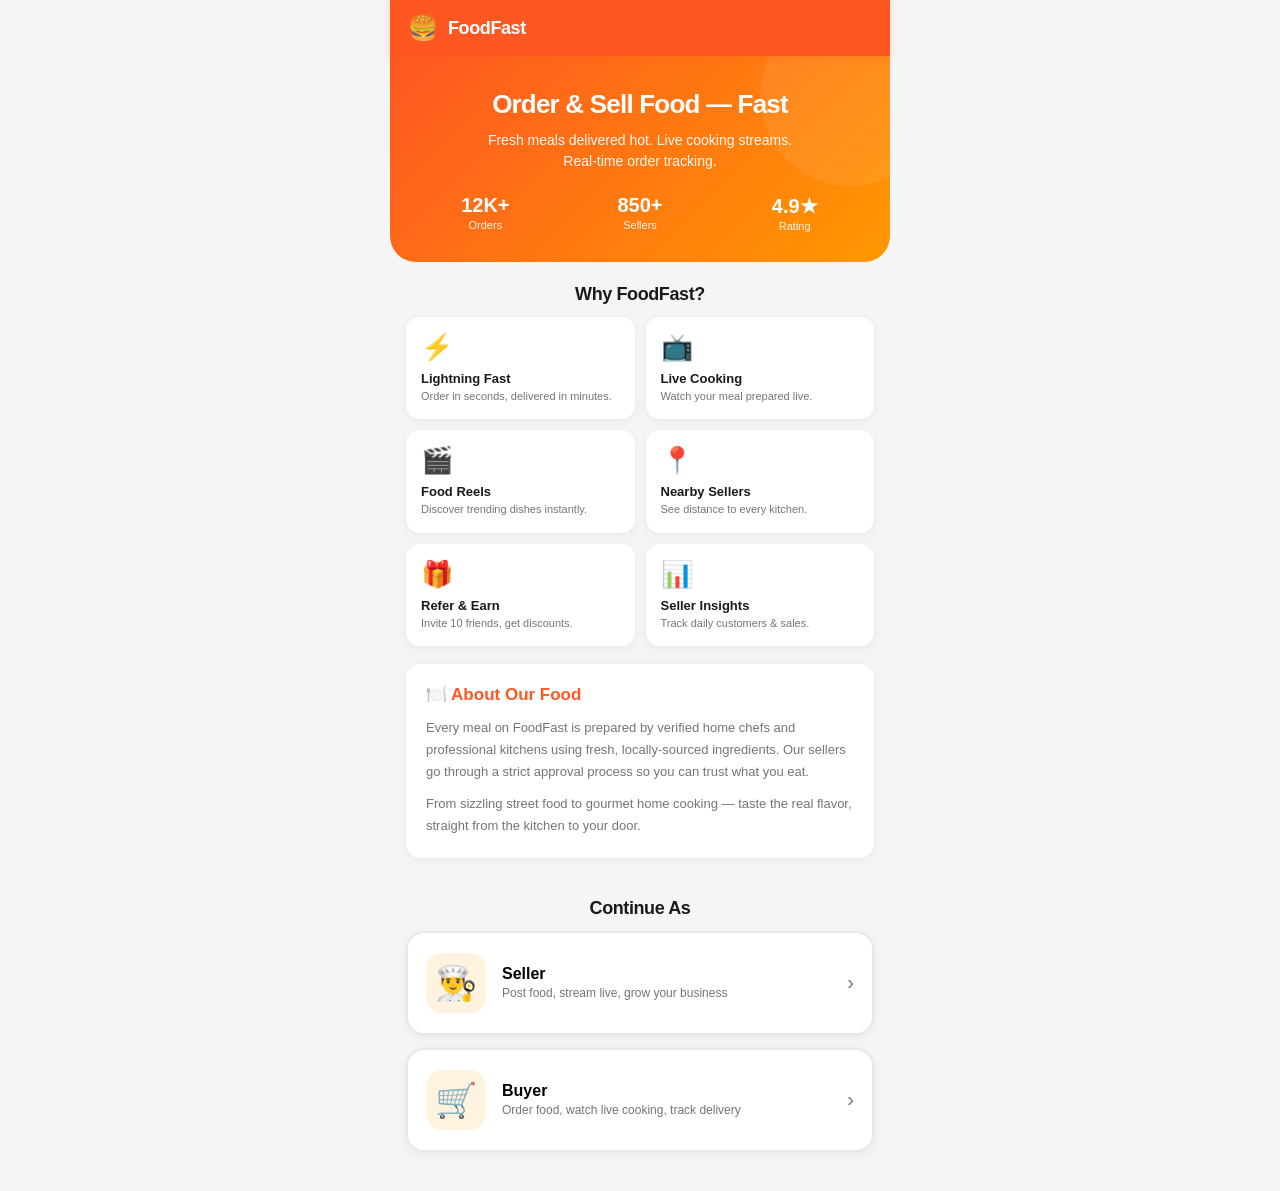
==== commit db8e71a4: "Jk.html" ====
--- a/Jk.html
+++ b/Jk.html
@@ -2,224 +2,236 @@
 <html lang="en">
 <head>
 <meta charset="UTF-8">
-<meta name="viewport" content="width=device-width, initial-scale=1.0">
-<title>FoodFast Admin — Control Center</title>
+<meta name="viewport" content="width=device-width, initial-scale=1.0, maximum-scale=1.0, user-scalable=no">
+<meta name="theme-color" content="#ff5722">
+<title>FoodFast — Order & Sell Food Fast</title>
+<link rel="manifest" href="/manifest.json">
+<link rel="icon" href="/icon-192.png">
+<link rel="apple-touch-icon" href="/icon-192.png">
+<meta name="apple-mobile-web-app-capable" content="yes">
+<meta name="apple-mobile-web-app-status-bar-style" content="black-translucent">
+<meta name="apple-mobile-web-app-title" content="FoodFast">
+<meta name="mobile-web-app-capable" content="yes">
 <script src="https://cdn.socket.io/4.7.5/socket.io.min.js"></script>
+<script src="https://download.agora.io/sdk/release/AgoraRTC_N-4.20.0.js"></script>
 <style>
-  * { margin:0; padding:0; box-sizing:border-box; }
+  * { margin:0; padding:0; box-sizing:border-box; -webkit-tap-highlight-color:transparent; }
   :root {
-    --primary:#ff5722; --primary-dark:#e64a19;
-    --bg:#0f1115; --bg2:#171a21; --card:#1c2028; --card2:#232833;
-    --text:#e8eaed; --text-dim:#9aa3b2; --border:#2b303b;
-    --success:#22c55e; --danger:#ef4444; --warn:#f59e0b; --info:#3b82f6; --accent:#8b5cf6;
-    --shadow:0 4px 20px rgba(0,0,0,0.35);
+    --primary:#ff5722; --primary-dark:#e64a19; --primary-light:#fff3e0;
+    --secondary:#ffc107; --bg:#f5f5f5; --card:#ffffff; --text:#1a1a1a; --text-light:#757575;
+    --border:#e8e8e8; --success:#22c55e; --danger:#ef4444; --warn:#f59e0b; --info:#3b82f6;
+    --shadow:0 2px 10px rgba(0,0,0,0.06); --shadow-lg:0 10px 30px rgba(0,0,0,0.12);
+    --radius:14px;
   }
-  body { font-family:-apple-system, BlinkMacSystemFont, 'Segoe UI', Roboto, sans-serif; background:var(--bg); color:var(--text); min-height:100vh; display:flex; }
-  a { color:var(--primary); }
-
-  .sidebar { width:250px; background:var(--bg2); border-right:1px solid var(--border); padding:22px 0; position:fixed; top:0; bottom:0; left:0; display:flex; flex-direction:column; z-index:100; }
-  .sidebar .brand { padding:0 22px 22px; border-bottom:1px solid var(--border); display:flex; align-items:center; gap:10px; }
-  .sidebar .brand .logo { width:38px; height:38px; border-radius:10px; background:linear-gradient(135deg, var(--primary), #ff9800); display:flex; align-items:center; justify-content:center; font-size:20px; }
-  .sidebar .brand h1 { font-size:17px; font-weight:800; letter-spacing:-0.3px; }
-  .sidebar .brand small { display:block; font-size:10px; color:var(--text-dim); font-weight:500; letter-spacing:0.5px; }
-  .sidebar nav { flex:1; padding:14px 0; overflow-y:auto; }
-  .nav-item { display:flex; align-items:center; gap:12px; padding:11px 22px; cursor:pointer; color:var(--text-dim); font-size:14px; font-weight:500; border-left:3px solid transparent; transition:all 0.15s; }
-  .nav-item:hover { background:var(--card); color:var(--text); }
-  .nav-item.active { background:var(--card); color:var(--text); border-left-color:var(--primary); }
-  .nav-item .ico { font-size:17px; width:20px; text-align:center; }
-  .nav-item .count { margin-left:auto; background:var(--primary); color:white; font-size:10px; font-weight:700; padding:2px 7px; border-radius:10px; min-width:20px; text-align:center; }
-  .nav-item .count.danger { background:var(--danger); }
-  .nav-item .count.warn { background:var(--warn); color:#1a1a1a; }
-  .sidebar .footer { padding:14px 22px; border-top:1px solid var(--border); font-size:12px; color:var(--text-dim); }
-  .sidebar .footer .admin-name { color:var(--text); font-weight:700; margin-bottom:6px; }
-
-  .main { flex:1; margin-left:250px; min-height:100vh; padding:0 0 40px; }
-  .topbar { background:var(--bg2); border-bottom:1px solid var(--border); padding:16px 28px; position:sticky; top:0; z-index:50; display:flex; align-items:center; justify-content:space-between; gap:16px; }
-  .topbar h2 { font-size:20px; font-weight:700; }
-  .topbar .sub { font-size:12px; color:var(--text-dim); margin-top:2px; }
-  .page { padding:24px 28px; }
-
-  .stats-grid { display:grid; grid-template-columns:repeat(auto-fit, minmax(190px, 1fr)); gap:16px; margin-bottom:24px; }
-  .stat-card { background:var(--card); border:1px solid var(--border); border-radius:14px; padding:18px; position:relative; overflow:hidden; }
+  html,body { font-family:-apple-system, BlinkMacSystemFont, 'Segoe UI', Roboto, sans-serif; background:var(--bg); color:var(--text); min-height:100vh; overflow-x:hidden; -webkit-font-smoothing:antialiased; }
+  button { font-family:inherit; cursor:pointer; }
+  input,textarea,select { font-family:inherit; }
+  img { max-width:100%; display:block; }
+  .app { max-width:500px; margin:0 auto; min-height:100vh; background:var(--bg); position:relative; padding-bottom:84px; }
+  .app.no-nav { padding-bottom:0; }
+
+  .header { background:var(--primary); color:white; padding:14px 18px; position:sticky; top:0; z-index:40; display:flex; align-items:center; justify-content:space-between; box-shadow:0 2px 8px rgba(255,87,34,0.2); }
+  .header .logo { display:flex; align-items:center; gap:10px; }
+  .header .logo-icon { font-size:24px; }
+  .header h1 { font-size:18px; font-weight:800; letter-spacing:-0.4px; }
+  .header .hdr-btn { background:rgba(255,255,255,0.18); border:none; color:white; padding:7px 13px; border-radius:9px; font-size:12px; font-weight:700; }
+  .header .back-btn { background:rgba(255,255,255,0.18); border:none; color:white; width:34px; height:34px; border-radius:9px; font-size:18px; display:flex; align-items:center; justify-content:center; }
+
+  .bottom-nav { position:fixed; bottom:0; left:50%; transform:translateX(-50%); width:100%; max-width:500px; background:white; display:flex; border-top:1px solid var(--border); box-shadow:0 -3px 14px rgba(0,0,0,0.05); z-index:100; padding-bottom:env(safe-area-inset-bottom, 0); }
+  .nav-btn { flex:1; padding:9px 2px 8px; background:none; border:none; display:flex; flex-direction:column; align-items:center; gap:3px; color:var(--text-light); font-size:10px; font-weight:600; }
+  .nav-btn .nav-icon { font-size:21px; transition:transform 0.2s; }
+  .nav-btn.active { color:var(--primary); }
+  .nav-btn.active .nav-icon { transform:translateY(-1px) scale(1.08); }
+
+  .hero { background:linear-gradient(135deg, #ff5722 0%, #ff9800 100%); color:white; padding:34px 22px 30px; text-align:center; border-radius:0 0 26px 26px; position:relative; overflow:hidden; }
+  .hero::before { content:''; position:absolute; top:-50px; right:-50px; width:180px; height:180px; background:rgba(255,255,255,0.08); border-radius:50%; }
+  .hero h2 { font-size:26px; font-weight:800; margin-bottom:10px; line-height:1.15; letter-spacing:-0.8px; }
+  .hero p { font-size:14px; opacity:0.95; line-height:1.5; max-width:340px; margin:0 auto; }
+  .hero .stats { display:flex; justify-content:space-around; margin-top:22px; gap:8px; }
+  .hero .stat { flex:1; }
+  .hero .stat .num { font-size:20px; font-weight:800; }
+  .hero .stat .label { font-size:11px; opacity:0.9; margin-top:2px; }
+
+  .section-head { padding:22px 18px 12px; font-size:18px; font-weight:800; letter-spacing:-0.4px; }
+  .section-head.center { text-align:center; }
+
+  .features-grid { display:grid; grid-template-columns:1fr 1fr; gap:11px; padding:0 16px; }
+  .feature-card { background:var(--card); padding:15px; border-radius:var(--radius); box-shadow:var(--shadow); }
+  .feature-card .ico { font-size:26px; margin-bottom:8px; }
+  .feature-card h4 { font-size:13px; font-weight:800; margin-bottom:3px; }
+  .feature-card p { font-size:11px; color:var(--text-light); line-height:1.4; }
+
+  .about-box { background:white; margin:18px 16px; padding:20px; border-radius:var(--radius); box-shadow:var(--shadow); }
+  .about-box h3 { color:var(--primary); font-size:17px; margin-bottom:12px; }
+  .about-box p { font-size:13px; color:var(--text-light); line-height:1.7; margin-bottom:10px; }
+  .about-box p:last-child { margin-bottom:0; }
+
+  .role-chooser { padding:0 16px 26px; }
+  .role-btn { width:100%; padding:20px 18px; background:white; border:2px solid var(--border); border-radius:18px; display:flex; align-items:center; gap:16px; margin-bottom:13px; text-align:left; transition:all 0.2s; box-shadow:var(--shadow); }
+  .role-btn:active { transform:scale(0.98); }
+  .role-btn .role-icon { font-size:34px; width:60px; height:60px; background:var(--primary-light); border-radius:16px; display:flex; align-items:center; justify-content:center; flex-shrink:0; }
+  .role-btn .role-text h4 { font-size:16px; font-weight:800; margin-bottom:3px; }
+  .role-btn .role-text p { font-size:12px; color:var(--text-light); }
+  .role-btn .arrow { margin-left:auto; color:var(--text-light); font-size:20px; }
+
+  .form-page { padding:22px 18px; }
+  .form-page h2 { font-size:22px; font-weight:800; letter-spacing:-0.5px; margin-bottom:6px; }
+  .form-page .sub { font-size:13px; color:var(--text-light); margin-bottom:22px; }
+  .field { margin-bottom:15px; }
+  .field label { display:block; font-size:12px; font-weight:700; margin-bottom:6px; color:var(--text); text-transform:uppercase; letter-spacing:0.3px; }
+  .field input,.field textarea,.field select { width:100%; padding:13px 14px; border:1.5px solid var(--border); border-radius:11px; font-size:14px; background:white; color:var(--text); transition:border 0.15s; }
+  .field input:focus,.field textarea:focus,.field select:focus { outline:none; border-color:var(--primary); }
+  .field textarea { resize:vertical; min-height:82px; }
+  .field small { font-size:11px; color:var(--text-light); display:block; margin-top:4px; }
+
+  .btn { width:100%; padding:14px; background:var(--primary); color:white; border:none; border-radius:12px; font-size:15px; font-weight:700; transition:background 0.15s, transform 0.05s; display:inline-flex; align-items:center; justify-content:center; gap:7px; }
+  .btn:active { transform:scale(0.98); }
+  .btn:hover { background:var(--primary-dark); }
+  .btn:disabled { opacity:0.5; cursor:not-allowed; }
+  .btn.secondary { background:white; color:var(--primary); border:2px solid var(--primary); }
+  .btn.ghost { background:transparent; color:var(--text-light); border:1.5px solid var(--border); }
+  .btn.danger { background:var(--danger); }
+  .btn.success { background:var(--success); }
+  .btn.small { padding:8px 14px; font-size:13px; width:auto; }
+  .btn.full { width:100%; }
+
+  .switch-link { text-align:center; margin-top:18px; font-size:14px; color:var(--text-light); }
+  .switch-link a { color:var(--primary); font-weight:700; cursor:pointer; text-decoration:none; }
+
+  .content { padding:16px; }
+
+  .card { background:var(--card); border-radius:var(--radius); box-shadow:var(--shadow); margin-bottom:14px; overflow:hidden; }
+  .card img { width:100%; max-height:240px; object-fit:cover; }
+  .card .body { padding:14px; }
+  .card h4 { font-size:15px; font-weight:700; margin-bottom:4px; }
+  .card .price { color:var(--primary); font-weight:800; font-size:16px; }
+  .card .desc { font-size:13px; color:var(--text-light); margin-top:6px; line-height:1.45; }
+  .card .meta { font-size:12px; color:var(--text-light); margin-top:8px; display:flex; gap:12px; flex-wrap:wrap; }
+  .card .actions { display:flex; gap:8px; margin-top:12px; flex-wrap:wrap; }
+
+  .empty { text-align:center; padding:52px 24px; color:var(--text-light); }
+  .empty .ico { font-size:52px; opacity:0.35; margin-bottom:12px; }
+  .empty p { font-size:14px; line-height:1.5; }
+
+  .section-title { font-size:15px; font-weight:800; color:var(--text); margin:20px 4px 12px; display:flex; justify-content:space-between; align-items:center; }
+
+  .badge { display:inline-block; padding:3px 9px; border-radius:6px; font-size:10px; font-weight:800; text-transform:uppercase; letter-spacing:0.4px; }
+  .badge.pending { background:#fef3c7; color:#92400e; }
+  .badge.preparing { background:#dbeafe; color:#1e40af; }
+  .badge.delivering { background:#e0e7ff; color:#3730a3; }
+  .badge.delivered { background:#d1fae5; color:#065f46; }
+  .badge.cancelled { background:#fee2e2; color:#991b1b; }
+  .badge.live { background:#ef4444; color:white; display:inline-flex; align-items:center; gap:5px; }
+  .badge.approved { background:#d1fae5; color:#065f46; }
+  .badge.flagged { background:#fef3c7; color:#92400e; }
+
+  .live-dot { width:6px; height:6px; border-radius:50%; background:white; animation:pulse 1.2s infinite; }
+  @keyframes pulse { 0%,100%{opacity:1} 50%{opacity:0.35} }
+
+  .stats-grid { display:grid; grid-template-columns:1fr 1fr; gap:11px; margin-bottom:18px; }
+  .stat-card { background:white; border-radius:var(--radius); padding:15px; box-shadow:var(--shadow); position:relative; overflow:hidden; }
   .stat-card::before { content:''; position:absolute; top:0; left:0; right:0; height:3px; background:var(--primary); }
+  .stat-card.info::before { background:var(--info); }
   .stat-card.success::before { background:var(--success); }
   .stat-card.warn::before { background:var(--warn); }
-  .stat-card.info::before { background:var(--info); }
-  .stat-card.accent::before { background:var(--accent); }
-  .stat-card .label { font-size:12px; color:var(--text-dim); text-transform:uppercase; letter-spacing:0.5px; font-weight:600; }
-  .stat-card .num { font-size:28px; font-weight:800; margin:8px 0 4px; letter-spacing:-1px; }
-  .stat-card .trend { font-size:12px; color:var(--text-dim); }
-
-  .card { background:var(--card); border:1px solid var(--border); border-radius:14px; overflow:hidden; margin-bottom:16px; }
-  .card-pad { padding:18px; }
-  .card-head { padding:16px 18px; border-bottom:1px solid var(--border); display:flex; align-items:center; justify-content:space-between; gap:12px; flex-wrap:wrap; }
-  .card-head h4 { font-size:15px; }
-  .card-head .sub { font-size:12px; color:var(--text-dim); margin-top:2px; }
-
-  .btn { padding:9px 16px; border-radius:9px; border:none; background:var(--primary); color:white; font-size:13px; font-weight:600; cursor:pointer; display:inline-flex; align-items:center; gap:6px; white-space:nowrap; transition:all 0.15s; }
-  .btn:hover { background:var(--primary-dark); }
-  .btn.small { padding:6px 11px; font-size:12px; }
-  .btn.ghost { background:transparent; border:1px solid var(--border); color:var(--text); }
-  .btn.ghost:hover { background:var(--card2); }
-  .btn.success { background:var(--success); }
-  .btn.danger { background:var(--danger); }
-  .btn.warn { background:var(--warn); color:#1a1a1a; }
-  .btn.info { background:var(--info); }
-  .btn:disabled { opacity:0.5; cursor:not-allowed; }
-
-  .tbl-wrap { overflow-x:auto; }
-  table.tbl { width:100%; border-collapse:collapse; font-size:13px; }
-  table.tbl th, table.tbl td { padding:11px 14px; text-align:left; border-bottom:1px solid var(--border); }
-  table.tbl th { background:var(--bg2); font-weight:700; font-size:11px; text-transform:uppercase; letter-spacing:0.5px; color:var(--text-dim); }
-  table.tbl tr:hover td { background:var(--card2); }
-  table.tbl td.actions { white-space:nowrap; }
-
-  .badge { display:inline-block; padding:3px 9px; border-radius:6px; font-size:10px; font-weight:700; text-transform:uppercase; letter-spacing:0.4px; }
-  .badge.pending { background:rgba(245,158,11,0.15); color:var(--warn); }
-  .badge.approved,.badge.delivered,.badge.active { background:rgba(34,197,94,0.15); color:var(--success); }
-  .badge.rejected,.badge.cancelled,.badge.banned,.badge.blocked { background:rgba(239,68,68,0.15); color:var(--danger); }
-  .badge.preparing { background:rgba(59,130,246,0.15); color:var(--info); }
-  .badge.delivering { background:rgba(139,92,246,0.15); color:var(--accent); }
-  .badge.warned { background:rgba(245,158,11,0.15); color:var(--warn); }
-  .badge.live { background:var(--danger); color:white; display:inline-flex; align-items:center; gap:5px; }
-  .live-dot { width:6px; height:6px; border-radius:50%; background:white; animation:pulse 1.2s infinite; }
-  @keyframes pulse { 0%,100%{opacity:1} 50%{opacity:0.3} }
-
-  .modal-bg { position:fixed; inset:0; background:rgba(0,0,0,0.7); display:none; align-items:center; justify-content:center; z-index:500; padding:20px; backdrop-filter:blur(4px); }
+  .stat-card .num { font-size:22px; font-weight:800; letter-spacing:-0.6px; }
+  .stat-card .label { font-size:11px; color:var(--text-light); margin-top:3px; font-weight:600; }
+
+  .profile-head { text-align:center; padding:24px 16px 18px; background:white; margin-bottom:16px; border-radius:var(--radius); box-shadow:var(--shadow); }
+  .avatar { width:88px; height:88px; border-radius:50%; background:var(--primary); color:white; display:flex; align-items:center; justify-content:center; font-size:34px; font-weight:800; margin:0 auto 12px; overflow:hidden; border:4px solid white; box-shadow:var(--shadow-lg); }
+  .avatar img { width:100%; height:100%; object-fit:cover; }
+  .profile-head h3 { font-size:18px; margin-bottom:4px; }
+  .profile-head p { font-size:13px; color:var(--text-light); }
+
+  .menu-list { background:white; border-radius:var(--radius); box-shadow:var(--shadow); overflow:hidden; margin-bottom:14px; }
+  .menu-item { display:flex; align-items:center; gap:14px; padding:15px 16px; border-bottom:1px solid var(--border); }
+  .menu-item:last-child { border-bottom:none; }
+  .menu-item .icon { font-size:21px; width:26px; text-align:center; }
+  .menu-item .label { flex:1; font-size:14px; font-weight:600; }
+  .menu-item .sub { font-size:11px; color:var(--text-light); margin-top:2px; font-weight:400; }
+  .menu-item .arrow { color:var(--text-light); font-size:18px; }
+
+  .modal-bg { position:fixed; inset:0; background:rgba(0,0,0,0.5); display:none; align-items:flex-end; justify-content:center; z-index:500; }
   .modal-bg.open { display:flex; }
-  .modal { background:var(--card); border-radius:16px; width:100%; max-width:560px; max-height:90vh; overflow-y:auto; border:1px solid var(--border); animation:modalIn 0.2s ease; }
-  @keyframes modalIn { from{transform:scale(0.95); opacity:0} to{transform:scale(1); opacity:1} }
-  .modal-head { padding:18px 20px; border-bottom:1px solid var(--border); display:flex; justify-content:space-between; align-items:center; }
-  .modal-head h3 { font-size:17px; }
-  .modal-close { background:none; border:none; color:var(--text-dim); font-size:24px; cursor:pointer; line-height:1; }
-  .modal-body { padding:20px; }
-  .modal-foot { padding:14px 20px; border-top:1px solid var(--border); display:flex; gap:10px; justify-content:flex-end; }
-
-  .form-group { margin-bottom:14px; }
-  .form-group label { display:block; font-size:12px; font-weight:700; margin-bottom:6px; color:var(--text-dim); text-transform:uppercase; letter-spacing:0.4px; }
-  .form-group input,.form-group textarea,.form-group select { width:100%; padding:10px 12px; background:var(--bg2); border:1px solid var(--border); border-radius:9px; color:var(--text); font-size:13px; font-family:inherit; }
-  .form-group input:focus,.form-group textarea:focus,.form-group select:focus { outline:none; border-color:var(--primary); }
-  .form-group textarea { resize:vertical; min-height:80px; }
-
-  .login-screen { position:fixed; inset:0; background:var(--bg); display:flex; align-items:center; justify-content:center; z-index:1000; padding:20px; }
-  .login-card { background:var(--card); border:1px solid var(--border); border-radius:18px; padding:34px; width:100%; max-width:400px; box-shadow:var(--shadow); }
-  .login-card .brand-big { display:flex; align-items:center; gap:12px; margin-bottom:26px; }
-  .login-card .brand-big .logo { width:48px; height:48px; border-radius:12px; background:linear-gradient(135deg, var(--primary), #ff9800); display:flex; align-items:center; justify-content:center; font-size:24px; }
-  .login-card .brand-big h2 { font-size:19px; }
-  .login-card .brand-big small { font-size:11px; color:var(--text-dim); }
-  .login-card h3 { margin-bottom:6px; }
-  .login-card p.hint { color:var(--text-dim); font-size:13px; margin-bottom:22px; }
-
-  .row { display:flex; gap:10px; flex-wrap:wrap; }
-  .row > * { flex:1; min-width:140px; }
+  .modal { background:white; width:100%; max-width:500px; border-radius:22px 22px 0 0; padding:20px 18px calc(20px + env(safe-area-inset-bottom, 0)); max-height:90vh; overflow-y:auto; animation:slideUp 0.25s cubic-bezier(0.2, 0.9, 0.3, 1); }
+  @keyframes slideUp { from{transform:translateY(100%)} to{transform:translateY(0)} }
+  .modal-head { display:flex; justify-content:space-between; align-items:center; margin-bottom:16px; }
+  .modal-head h3 { font-size:17px; font-weight:800; }
+  .modal-close { background:var(--bg); border:none; color:var(--text-light); width:34px; height:34px; border-radius:50%; font-size:20px; display:flex; align-items:center; justify-content:center; line-height:1; }
+
+  .toast { position:fixed; bottom:100px; left:50%; transform:translate(-50%, 100px); background:#1a1a1a; color:white; padding:12px 20px; border-radius:11px; font-size:14px; font-weight:600; z-index:9999; opacity:0; transition:all 0.3s; pointer-events:none; max-width:90vw; text-align:center; box-shadow:var(--shadow-lg); }
+  .toast.show { transform:translate(-50%, 0); opacity:1; }
+  .toast.success { background:var(--success); }
+  .toast.danger { background:var(--danger); }
+  .toast.warn { background:var(--warn); color:#1a1a1a; }
+
+  .video-box { width:100%; max-height:320px; background:#000; border-radius:10px; display:block; }
+  .stream-box { background:#111; color:white; border-radius:var(--radius); overflow:hidden; aspect-ratio:16 / 9; display:flex; align-items:center; justify-content:center; position:relative; margin-bottom:14px; }
+  .stream-box .live-tag { position:absolute; top:12px; left:12px; z-index:2; }
+  .stream-box .placeholder { text-align:center; padding:20px; }
+  .stream-box .placeholder .ico { font-size:42px; margin-bottom:8px; opacity:0.7; }
+  .video-container { width:100%; min-height:280px; background:#000; border-radius:12px; overflow:hidden; position:relative; }
+  .video-container > div { width:100%; height:100%; }
+  .video-container video { width:100%!important; height:100%!important; object-fit:cover; }
+
+  .progress-labels { display:flex; justify-content:space-between; font-size:10px; color:var(--text-light); margin-bottom:6px; font-weight:600; }
+  .progress-track { height:8px; background:var(--border); border-radius:4px; overflow:hidden; }
+  .progress-fill { height:100%; background:var(--primary); transition:width 0.4s; border-radius:4px; }
+
+  .tabs { display:flex; gap:6px; padding:0 4px 12px; overflow-x:auto; scrollbar-width:none; }
+  .tabs::-webkit-scrollbar { display:none; }
+  .tab { padding:8px 14px; border-radius:20px; background:white; border:1.5px solid var(--border); font-size:13px; font-weight:700; white-space:nowrap; color:var(--text-light); flex-shrink:0; }
+  .tab.active { background:var(--primary); color:white; border-color:var(--primary); }
+
+  .banner { padding:12px 16px; border-radius:10px; font-size:13px; margin-bottom:14px; display:flex; gap:10px; align-items:flex-start; }
+  .banner.warn { background:#fef3c7; color:#92400e; }
+
+  .pending-box { background:white; border-radius:var(--radius); padding:26px 20px; text-align:center; box-shadow:var(--shadow); }
+  .pending-box .big-ico { font-size:64px; margin-bottom:12px; }
+  .pending-box h3 { font-size:19px; margin-bottom:10px; }
+  .pending-box p { font-size:14px; color:var(--text-light); line-height:1.6; margin-bottom:16px; }
+  .pending-info { text-align:left; background:var(--bg); padding:14px; border-radius:10px; font-size:13px; line-height:1.9; }
+
+  .distance-pill { display:inline-flex; align-items:center; gap:4px; background:var(--primary-light); color:var(--primary); padding:3px 9px; border-radius:8px; font-size:11px; font-weight:700; }
+
+  .referral-code { font-size:26px; font-weight:800; letter-spacing:3px; background:var(--primary-light); color:var(--primary); padding:14px; border-radius:12px; margin:14px 0; text-align:center; }
+  .referral-track { height:8px; background:var(--border); border-radius:4px; overflow:hidden; margin-top:8px; }
+  .referral-fill { height:100%; background:var(--primary); transition:width 0.4s; border-radius:4px; }
+
+  .row { display:flex; gap:10px; }
+  .row > * { flex:1; }
+  .muted { color:var(--text-light); }
+  .text-sm { font-size:12px; }
+  .mt-1 { margin-top:8px; }
+  .mt-2 { margin-top:16px; }
+  .mb-2 { margin-bottom:16px; }
   .divider { height:1px; background:var(--border); margin:16px 0; }
-  .empty { text-align:center; padding:48px 20px; color:var(--text-dim); }
-  .empty .ico { font-size:42px; opacity:0.35; margin-bottom:10px; }
-  .muted { color:var(--text-dim); }
-  .text-sm { font-size:12px; }
-  .text-danger { color:var(--danger); }
-  .mt-1 { margin-top:8px; } .mt-2 { margin-top:16px; } .mb-2 { margin-bottom:16px; }
-
-  .bar-chart { display:flex; align-items:flex-end; gap:8px; height:180px; padding:10px 0; }
-  .bar-chart .bar-wrap { flex:1; display:flex; flex-direction:column; align-items:center; gap:6px; height:100%; justify-content:flex-end; }
-  .bar-chart .bar { width:100%; background:linear-gradient(180deg, var(--primary), var(--primary-dark)); border-radius:6px 6px 0 0; min-height:3px; }
-  .bar-chart .bar-lbl { font-size:10px; color:var(--text-dim); }
-  .bar-chart .bar-val { font-size:11px; font-weight:700; }
-
-  .toast { position:fixed; bottom:24px; right:24px; background:var(--card2); border:1px solid var(--border); color:var(--text); padding:13px 20px; border-radius:11px; z-index:9999; font-size:14px; box-shadow:var(--shadow); transform:translateY(100px); opacity:0; transition:all 0.3s; max-width:90vw; }
-  .toast.show { transform:translateY(0); opacity:1; }
-  .toast.success { border-left:3px solid var(--success); }
-  .toast.danger { border-left:3px solid var(--danger); }
-  .toast.warn { border-left:3px solid var(--warn); }
-
-  .msg { padding:14px 18px; border-bottom:1px solid var(--border); cursor:pointer; }
-  .msg:hover { background:var(--card2); }
-  .msg.unread { background:rgba(59,130,246,0.06); border-left:3px solid var(--info); }
-  .msg.abusive { background:rgba(239,68,68,0.06); border-left:3px solid var(--danger); }
-  .msg .head { display:flex; justify-content:space-between; align-items:center; margin-bottom:5px; gap:10px; }
-  .msg .from { font-weight:700; font-size:13px; }
-  .msg .time { font-size:11px; color:var(--text-dim); }
-  .msg .body { font-size:13px; color:var(--text-dim); line-height:1.5; }
-
-  .reel-grid { display:grid; grid-template-columns:repeat(auto-fill, minmax(230px, 1fr)); gap:16px; }
-  .reel-card { background:var(--card); border-radius:12px; overflow:hidden; border:1px solid var(--border); }
-  .reel-card video, .reel-card img { width:100%; height:160px; object-fit:cover; background:#000; display:block; }
-  .reel-card .body { padding:12px; }
-  .reel-card h5 { font-size:13px; margin-bottom:6px; }
-  .reel-card .meta { font-size:11px; color:var(--text-dim); margin-bottom:10px; }
-  .reel-card .acts { display:flex; gap:6px; flex-wrap:wrap; }
-
-  @media (max-width:900px) {
-    .sidebar { transform:translateX(-100%); }
-    .sidebar.open { transform:translateX(0); }
-    .main { margin-left:0; }
-    .page { padding:16px; }
-    .topbar { padding:12px 16px; }
-  }
+  .hidden { display:none !important; }
+  .spinner { display:inline-block; width:16px; height:16px; border:2px solid rgba(255,255,255,0.3); border-top-color:white; border-radius:50%; animation:spin 0.7s linear infinite; }
+  @keyframes spin { to { transform:rotate(360deg); } }
 </style>
 </head>
 <body>
-
-<div class="login-screen" id="loginScreen">
-  <div class="login-card">
-    <div class="brand-big">
-      <div class="logo">👑</div>
-      <div><h2>FoodFast Admin</h2><small>Control Center</small></div>
-    </div>
-    <h3>Sign In</h3>
-    <p class="hint">Restricted area — company administrators only.</p>
-    <form id="loginForm" onsubmit="handleLogin(event)">
-      <div class="form-group"><label>Username</label><input required name="u" placeholder="Enter username"></div>
-      <div class="form-group"><label>Password</label><input required type="password" name="p" placeholder="Enter password"></div>
-      <button class="btn" type="submit" style="width:100%;padding:12px;">Sign In →</button>
-    </form>
-  </div>
-</div>
-
-<aside class="sidebar" id="sidebar">
-  <div class="brand">
-    <div class="logo">👑</div>
-    <div><h1>FoodFast</h1><small>ADMIN CONTROL</small></div>
-  </div>
-  <nav id="nav"></nav>
-  <div class="footer">
-    <div class="admin-name">👤 joames</div>
-    <div>Super Admin</div>
-    <button class="btn ghost small mt-1" style="width:100%;" onclick="logout()">Sign Out</button>
-  </div>
-</aside>
-
-<div class="main">
-  <div class="topbar">
-    <div>
-      <h2 id="pageTitle">Dashboard</h2>
-      <div class="sub" id="pageSub">Overview of your platform</div>
-    </div>
-    <div>
-      <button class="btn ghost small" onclick="loadAndRender()">🔄 Refresh</button>
-    </div>
-  </div>
-  <div class="page" id="pageContent"></div>
-</div>
-
+<div id="root"></div>
 <div class="toast" id="toast"></div>
 
 <script>
 /* ============================================================
-   FoodFast Admin — Backend Connected
+   FoodFast — Buyer + Seller App
    ============================================================ */
 
 const API_BASE = '/api';
 
 const API = {
-  token: localStorage.getItem('ff_admin_token') || null,
+  token: localStorage.getItem('ff_token') || null,
   setToken(t) {
     this.token = t;
-    if (t) localStorage.setItem('ff_admin_token', t);
-    else localStorage.removeItem('ff_admin_token');
+    if (t) localStorage.setItem('ff_token', t);
+    else localStorage.removeItem('ff_token');
   },
   async req(path, options = {}) {
-    const headers = { 'Content-Type': 'application/json', ...(options.headers || {}) };
+    const headers = { ...(options.headers || {}) };
+    if (!(options.body instanceof FormData)) headers['Content-Type'] = 'application/json';
     if (this.token) headers.Authorization = `Bearer ${this.token}`;
     const res = await fetch(`${API_BASE}${path}`, { ...options, headers });
     if (!res.ok) {
@@ -229,21 +241,13 @@
     return res.json();
   },
   get:  (p)    => API.req(p),
-  post: (p, b) => API.req(p, { method:'POST', body: JSON.stringify(b || {}) }),
-  patch:(p, b) => API.req(p, { method:'PATCH', body: JSON.stringify(b || {}) }),
+  post: (p, b) => API.req(p, { method:'POST', body: b instanceof FormData ? b : JSON.stringify(b) }),
+  patch:(p, b) => API.req(p, { method:'PATCH', body: JSON.stringify(b) }),
   del:  (p)    => API.req(p, { method:'DELETE' })
 };
 
 const $ = (s, el=document) => el.querySelector(s);
 const esc = (s) => String(s ?? '').replace(/[&<>"']/g, c => ({'&':'&amp;','<':'&lt;','>':'&gt;','"':'&quot;',"'":'&#39;'}[c]));
-const fmtDate = (ts) => new Date(ts).toLocaleString();
-const fmtTime = (ts) => {
-  const s = Math.floor((Date.now() - new Date(ts).getTime()) / 1000);
-  if (s < 60) return 'just now';
-  if (s < 3600) return Math.floor(s/60) + 'm ago';
-  if (s < 86400) return Math.floor(s/3600) + 'h ago';
-  return Math.floor(s/86400) + 'd ago';
-};
 
 function toast(msg, type='') {
   const t = $('#toast');
@@ -252,720 +256,1300 @@
   clearTimeout(t._t); t._t = setTimeout(() => t.classList.remove('show'), 2600);
 }
 
-const D = {
-  stats: {}, sellers: [], pending: [], users: [], posts: [], reels: [],
-  streams: [], orders: [], messages: [], warnings: [], blocked: [], socket: null
+function distanceKm(lat1, lng1, lat2, lng2) {
+  const R = 6371;
+  const dLat = (lat2-lat1) * Math.PI / 180;
+  const dLng = (lng2-lng1) * Math.PI / 180;
+  const a = Math.sin(dLat/2)**2 + Math.cos(lat1*Math.PI/180) * Math.cos(lat2*Math.PI/180) * Math.sin(dLng/2)**2;
+  return R * 2 * Math.atan2(Math.sqrt(a), Math.sqrt(1-a));
+}
+
+const state = {
+  view: 'loading',
+  authRole: 'buyer',
+  authMode: 'login',
+  sellerTab: 'home',
+  buyerTab: 'home',
+  orderFilter: 'all',
+  me: null,
+  socket: null,
+  cache: { posts:[], orders:[], reels:[], streams:[] },
+  postImageUrl: null,
+  reelVideoUrl: null,
+  agora: { client:null, videoTrack:null, audioTrack:null }
 };
 
-/* ---------- Login ---------- */
-async function handleLogin(e) {
+function go(view, patch = {}) {
+  state.view = view;
+  Object.assign(state, patch);
+  window.scrollTo(0, 0);
+  render();
+}
+
+/* ============================================================
+   BOOT
+   ============================================================ */
+(async function boot() {
+  if (API.token) {
+    try {
+      const me = await API.get('/auth/me');
+      state.me = me;
+      state.view = me.role === 'seller' ? 'sellerApp' : 'buyerApp';
+      await loadAll();
+      connectSocket();
+    } catch (e) {
+      API.setToken(null);
+      state.view = 'landing';
+    }
+  } else {
+    state.view = 'landing';
+  }
+  render();
+})();
+
+/* ============================================================
+   SOCKET
+   ============================================================ */
+function connectSocket() {
+  if (!state.me || state.socket) return;
+  state.socket = io(window.location.origin);
+  state.socket.emit('join', { userId: state.me._id, role: state.me.role });
+
+  state.socket.on('order:new', async () => {
+    if (state.me.role === 'seller') {
+      toast('🔔 New order received!', 'success');
+      await loadAll();
+      render();
+    }
+  });
+  state.socket.on('order:updated', async () => { await loadAll(); render(); });
+  state.socket.on('user:warned', ({ reason }) => toast('⚠️ Admin warning: ' + reason, 'warn'));
+  state.socket.on('user:blocked', () => { toast('🚫 Account blocked', 'danger'); setTimeout(() => location.reload(), 2000); });
+  state.socket.on('account:approved', () => { toast('🎉 Account approved!', 'success'); setTimeout(() => location.reload(), 1500); });
+  state.socket.on('message:new', () => toast('💬 New message from admin', 'success'));
+  state.socket.on('stream:started', async () => { await loadAll(); render(); });
+  state.socket.on('stream:ended', async () => { await loadAll(); render(); });
+}
+
+/* ============================================================
+   DATA
+   ============================================================ */
+async function loadAll() {
+  try {
+    const [posts, reels, streams] = await Promise.all([
+      API.get('/posts').catch(() => []),
+      API.get('/reels').catch(() => []),
+      API.get('/agora/live').catch(() => [])
+    ]);
+    state.cache.posts = posts;
+    state.cache.reels = reels;
+    state.cache.streams = streams;
+    if (state.me) {
+      state.cache.orders = await API.get('/orders/my').catch(() => []);
+      try { state.me = await API.get('/auth/me'); } catch(e){}
+    }
+  } catch (err) { console.error(err); }
+}
+
+/* ============================================================
+   RENDER
+   ============================================================ */
+function render() {
+  const root = $('#root');
+  switch (state.view) {
+    case 'loading': root.innerHTML = `<div class="app no-nav" style="display:flex;align-items:center;justify-content:center;padding-top:80px;font-size:64px;">🍔</div>`; break;
+    case 'landing': root.innerHTML = renderLanding(); break;
+    case 'auth': root.innerHTML = renderAuth(); break;
+    case 'sellerApp': root.innerHTML = renderSellerApp(); break;
+    case 'buyerApp': root.innerHTML = renderBuyerApp(); break;
+    default: root.innerHTML = renderLanding();
+  }
+}
+
+/* ============================================================
+   LANDING
+   ============================================================ */
+function renderLanding() {
+  return `
+  <div class="app no-nav">
+    <div class="header">
+      <div class="logo"><span class="logo-icon">🍔</span><h1>FoodFast</h1></div>
+    </div>
+    <div class="hero">
+      <h2>Order & Sell Food — Fast</h2>
+      <p>Fresh meals delivered hot. Live cooking streams. Real-time order tracking.</p>
+      <div class="stats">
+        <div class="stat"><div class="num">12K+</div><div class="label">Orders</div></div>
+        <div class="stat"><div class="num">850+</div><div class="label">Sellers</div></div>
+        <div class="stat"><div class="num">4.9★</div><div class="label">Rating</div></div>
+      </div>
+    </div>
+
+    <div class="section-head center">Why FoodFast?</div>
+    <div class="features-grid">
+      <div class="feature-card"><div class="ico">⚡</div><h4>Lightning Fast</h4><p>Order in seconds, delivered in minutes.</p></div>
+      <div class="feature-card"><div class="ico">📺</div><h4>Live Cooking</h4><p>Watch your meal prepared live.</p></div>
+      <div class="feature-card"><div class="ico">🎬</div><h4>Food Reels</h4><p>Discover trending dishes instantly.</p></div>
+      <div class="feature-card"><div class="ico">📍</div><h4>Nearby Sellers</h4><p>See distance to every kitchen.</p></div>
+      <div class="feature-card"><div class="ico">🎁</div><h4>Refer & Earn</h4><p>Invite 10 friends, get discounts.</p></div>
+      <div class="feature-card"><div class="ico">📊</div><h4>Seller Insights</h4><p>Track daily customers & sales.</p></div>
+    </div>
+
+    <div class="about-box">
+      <h3>🍽️ About Our Food</h3>
+      <p>Every meal on FoodFast is prepared by verified home chefs and professional kitchens using fresh, locally-sourced ingredients. Our sellers go through a strict approval process so you can trust what you eat.</p>
+      <p>From sizzling street food to gourmet home cooking — taste the real flavor, straight from the kitchen to your door.</p>
+    </div>
+
+    <div class="section-head center">Continue As</div>
+    <div class="role-chooser">
+      <button class="role-btn" onclick="go('auth', {authRole:'seller', authMode:'login'})">
+        <div class="role-icon">👨‍🍳</div>
+        <div class="role-text"><h4>Seller</h4><p>Post food, stream live, grow your business</p></div>
+        <span class="arrow">›</span>
+      </button>
+      <button class="role-btn" onclick="go('auth', {authRole:'buyer', authMode:'login'})">
+        <div class="role-icon">🛒</div>
+        <div class="role-text"><h4>Buyer</h4><p>Order food, watch live cooking, track delivery</p></div>
+        <span class="arrow">›</span>
+      </button>
+    </div>
+  </div>`;
+}
+
+/* ============================================================
+   AUTH
+   ============================================================ */
+function renderAuth() {
+  const isSeller = state.authRole === 'seller';
+  const isSignup = state.authMode === 'signup';
+  return `
+  <div class="app no-nav">
+    <div class="header">
+      <button class="back-btn" onclick="go('landing')">←</button>
+      <h1>${isSeller ? '👨‍🍳 Seller' : '🛒 Buyer'}</h1>
+      <span style="width:34px;"></span>
+    </div>
+    <div class="form-page">
+      <h2>${isSignup ? 'Create Account' : 'Welcome Back'}</h2>
+      <p class="sub">${isSignup ? `Sign up as a ${isSeller ? 'seller' : 'buyer'}` : `Log in to your ${isSeller ? 'seller' : 'buyer'} account`}</p>
+
+      <form id="authForm" onsubmit="handleAuth(event)">
+        ${isSignup ? `
+          <div class="field"><label>Full Name</label><input required name="name" placeholder="e.g. Joames Londu"></div>
+          <div class="field"><label>Email</label><input required type="email" name="email" placeholder="you@example.com"></div>
+          <div class="field"><label>Phone</label><input required name="phone" placeholder="+255 7XX XXX XXX"></div>
+          <div class="field"><label>Address</label><input required name="address" placeholder="Street, City"></div>
+          ${isSeller ? `
+            <div class="field"><label>Business Name</label><input required name="businessName" placeholder="e.g. Mama's Kitchen"></div>
+            <div class="field"><label>Business Type</label>
+              <select name="businessType">
+                <option>Home Kitchen</option><option>Restaurant</option><option>Food Truck</option><option>Bakery</option><option>Catering</option>
+              </select>
+            </div>
+            <div class="field"><label>Short Bio</label><textarea name="bio" placeholder="Tell buyers about your food..."></textarea></div>
+          ` : ''}
+          <div class="field"><label>Password</label><input required type="password" name="password" minlength="4" placeholder="At least 4 characters"></div>
+          <div class="field">
+            <label>Your Location</label>
+            <button type="button" class="btn secondary small full" onclick="detectLocation()">📍 Use My Current Location</button>
+            <input type="hidden" name="lat" id="latField">
+            <input type="hidden" name="lng" id="lngField">
+            <small id="locStatus">Optional — buyers use this to see distance.</small>
+          </div>
+          <div class="field"><label>Referral Code (optional)</label><input name="referral" placeholder="Enter a friend's code"></div>
+        ` : `
+          <div class="field"><label>Email</label><input required type="email" name="email" placeholder="you@example.com"></div>
+          <div class="field"><label>Password</label><input required type="password" name="password" placeholder="Your password"></div>
+        `}
+        <button type="submit" class="btn full" id="authSubmitBtn">${isSignup ? 'Create Account' : 'Log In'}</button>
+      </form>
+
+      <div class="switch-link">
+        ${isSignup ? 'Already have an account?' : "Don't have an account?"}
+        <a onclick="go('auth', {authRole:'${state.authRole}', authMode:'${isSignup ? 'login' : 'signup'}'})">
+          ${isSignup ? 'Log in' : 'Sign up'}
+        </a>
+      </div>
+    </div>
+  </div>`;
+}
+
+function detectLocation() {
+  if (!navigator.geolocation) { toast('Geolocation not supported', 'warn'); return; }
+  toast('Detecting location...');
+  navigator.geolocation.getCurrentPosition(
+    pos => {
+      $('#latField').value = pos.coords.latitude.toFixed(6);
+      $('#lngField').value = pos.coords.longitude.toFixed(6);
+      $('#locStatus').textContent = `✓ Location set (${pos.coords.latitude.toFixed(4)}, ${pos.coords.longitude.toFixed(4)})`;
+      toast('Location captured ✓', 'success');
+    },
+    err => toast('Could not get location: ' + err.message, 'danger'),
+    { enableHighAccuracy: true, timeout: 10000 }
+  );
+}
+
+async function handleAuth(e) {
   e.preventDefault();
+  const btn = $('#authSubmitBtn');
+  btn.disabled = true; btn.innerHTML = '<span class="spinner"></span> Please wait...';
+  const fd = new FormData(e.target);
+  const isSignup = state.authMode === 'signup';
+
+  try {
+    let result;
+    if (isSignup) {
+      result = await API.post('/auth/signup', {
+        role: state.authRole,
+        name: fd.get('name').trim(),
+        email: fd.get('email').trim().toLowerCase(),
+        phone: fd.get('phone').trim(),
+        address: fd.get('address').trim(),
+        password: fd.get('password'),
+        lat: parseFloat(fd.get('lat')) || null,
+        lng: parseFloat(fd.get('lng')) || null,
+        businessName: state.authRole === 'seller' ? fd.get('businessName')?.trim() : undefined,
+        businessType: state.authRole === 'seller' ? fd.get('businessType') : undefined,
+        bio: state.authRole === 'seller' ? fd.get('bio')?.trim() : undefined,
+        referral: (fd.get('referral') || '').trim().toUpperCase() || undefined
+      });
+    } else {
+      result = await API.post('/auth/login', {
+        email: fd.get('email').trim().toLowerCase(),
+        password: fd.get('password'),
+        role: state.authRole
+      });
+    }
+
+    API.setToken(result.token);
+    state.me = result.user;
+    await loadAll();
+    connectSocket();
+
+    toast(isSignup ? 'Account created ✓' : 'Welcome back!', 'success');
+    go(state.me.role === 'seller' ? 'sellerApp' : 'buyerApp');
+  } catch (err) {
+    toast(err.message, 'danger');
+    btn.disabled = false;
+    btn.textContent = isSignup ? 'Create Account' : 'Log In';
+  }
+}
+
+function logout() {
+  if (state.agora.client) { try { state.agora.client.leave(); } catch(e){} }
+  if (state.agora.videoTrack) { try { state.agora.videoTrack.close(); } catch(e){} }
+  if (state.agora.audioTrack) { try { state.agora.audioTrack.close(); } catch(e){} }
+  API.setToken(null);
+  state.me = null;
+  state.cache = { posts:[], orders:[], reels:[], streams:[] };
+  if (state.socket) { state.socket.disconnect(); state.socket = null; }
+  go('landing');
+}
+
+/* ============================================================
+   SELLER APP
+   ============================================================ */
+function renderSellerApp() {
+  const me = state.me;
+  if (!me || me.role !== 'seller') { go('landing'); return ''; }
+  if (!me.approved) return renderSellerPending(me);
+
+  const tab = state.sellerTab || 'home';
+  let content = '';
+  if (tab === 'home')    content = sellerHome(me);
+  if (tab === 'post')    content = sellerPost();
+  if (tab === 'live')    content = sellerLive(me);
+  if (tab === 'reels')   content = sellerReels(me);
+  if (tab === 'account') content = sellerAccount(me);
+
+  const warnBanner = me.warnings > 0 ? `<div class="banner warn">⚠️ <div><b>You have ${me.warnings} warning(s) from admin.</b> Please review your content.</div></div>` : '';
+
+  return `
+  <div class="app">
+    <div class="header">
+      <div class="logo"><span class="logo-icon">👨‍🍳</span><h1>${esc((me.businessName || me.name).slice(0,18))}</h1></div>
+      <button class="hdr-btn" onclick="logout()">Logout</button>
+    </div>
+    <div class="content">
+      ${warnBanner}
+      ${content}
+    </div>
+    ${renderSellerNav(tab)}
+  </div>`;
+}
+
+function renderSellerPending(me) {
+  return `
+  <div class="app no-nav">
+    <div class="header">
+      <div class="logo"><span class="logo-icon">⏳</span><h1>Approval Pending</h1></div>
+      <button class="hdr-btn" onclick="logout()">Logout</button>
+    </div>
+    <div class="content">
+      <div class="pending-box">
+        <div class="big-ico">⏳</div>
+        <h3>Your account is under review</h3>
+        <p>Thanks <b>${esc(me.name)}</b>! Our admin is reviewing your business. You'll be able to sell once approved.</p>
+        <div class="pending-info">
+          <b>Business:</b> ${esc(me.businessName || '-')}<br>
+          <b>Type:</b> ${esc(me.businessType || '-')}<br>
+          <b>Email:</b> ${esc(me.email)}<br>
+          <b>Phone:</b> ${esc(me.phone)}<br>
+          <b>Address:</b> ${esc(me.address)}
+        </div>
+        <button class="btn secondary full mt-2" onclick="location.reload()">🔄 Check Approval Status</button>
+      </div>
+    </div>
+  </div>`;
+}
+
+function renderSellerNav(active) {
+  const items = [
+    { id:'home', icon:'🏠', label:'Home' },
+    { id:'post', icon:'➕', label:'Post' },
+    { id:'live', icon:'📺', label:'Live' },
+    { id:'reels', icon:'🎬', label:'Reels' },
+    { id:'account', icon:'👤', label:'Account' }
+  ];
+  return `<div class="bottom-nav">${items.map(i => `
+    <button class="nav-btn ${active===i.id?'active':''}" onclick="state.sellerTab='${i.id}';render()">
+      <span class="nav-icon">${i.icon}</span><span>${i.label}</span>
+    </button>`).join('')}</div>`;
+}
+
+function sellerHome(me) {
+  const myPosts = state.cache.posts.filter(p => String(p.sellerId?._id || p.sellerId) === String(me._id));
+  const myOrders = state.cache.orders;
+  const todayStart = new Date().setHours(0,0,0,0);
+  const todayCustomers = new Set(myOrders.filter(o => new Date(o.createdAt) >= todayStart).map(o => String(o.buyerId?._id || o.buyerId))).size;
+  const revenue = myOrders.filter(o => o.status === 'delivered').reduce((s,o) => s + o.total, 0);
+  const pending = myOrders.filter(o => o.status === 'pending').length;
+
+  return `
+    <div class="stats-grid">
+      <div class="stat-card"><div class="num">${myOrders.length}</div><div class="label">Total Orders</div></div>
+      <div class="stat-card info"><div class="num">${todayCustomers}</div><div class="label">Today's Customers</div></div>
+      <div class="stat-card success"><div class="num">$${revenue.toFixed(0)}</div><div class="label">Revenue (delivered)</div></div>
+      <div class="stat-card warn"><div class="num">${pending}</div><div class="label">Pending Orders</div></div>
+    </div>
+
+    <div class="section-title">
+      <span>Your Posts (${myPosts.length})</span>
+      <button class="btn small" onclick="state.sellerTab='post';render()">➕ Add</button>
+    </div>
+
+    ${myPosts.length ? myPosts.map(p => `
+      <div class="card">
+        ${p.image ? `<img src="${p.image}" alt="${esc(p.title)}">` : ''}
+        <div class="body">
+          <h4>${esc(p.title)}</h4>
+          <div class="price">$${p.price.toFixed(2)}</div>
+          <div class="desc">${esc(p.desc)}</div>
+          <div class="actions">
+            <button class="btn small danger" onclick="deletePost('${p._id}')">Delete</button>
+          </div>
+        </div>
+      </div>
+    `).join('') : `<div class="empty"><div class="ico">🍽️</div><p>No posts yet.<br>Tap "+ Add" to publish your first dish.</p></div>`}
+  `;
+}
+
+function sellerPost() {
+  return `
+    <h2 style="font-size:20px;font-weight:800;margin-bottom:6px;">➕ Post New Order</h2>
+    <p class="muted text-sm" style="margin-bottom:18px;">Add a dish so buyers can order it.</p>
+
+    <form id="postForm" onsubmit="handlePost(event)">
+      <div class="field"><label>Dish Name</label><input required name="title" placeholder="e.g. Grilled Chicken & Rice"></div>
+      <div class="field"><label>Price ($)</label><input required type="number" step="0.01" min="0" name="price" placeholder="12.50"></div>
+      <div class="field"><label>Description</label><textarea required name="desc" placeholder="Describe the dish..."></textarea></div>
+      <div class="field">
+        <label>Picture of the Food</label>
+        <input type="file" accept="image/*" id="postImageInput" onchange="handlePostImage(event)">
+        <small id="imgStatus"></small>
+      </div>
+      <div id="imgPreview"></div>
+      <button type="submit" class="btn full" id="postBtn">Publish Post</button>
+    </form>
+  `;
+}
+
+async function handlePostImage(e) {
+  const file = e.target.files[0];
+  if (!file) return;
+  const reader = new FileReader();
+  reader.onload = ev => {
+    $('#imgPreview').innerHTML = `<img src="${ev.target.result}" style="width:100%;border-radius:12px;margin-bottom:14px;max-height:280px;object-fit:cover;">`;
+  };
+  reader.readAsDataURL(file);
+
+  $('#imgStatus').textContent = '⏳ Uploading...';
+  const fd = new FormData();
+  fd.append('image', file);
+  try {
+    const res = await API.post('/upload/image', fd);
+    state.postImageUrl = res.url;
+    $('#imgStatus').textContent = '✅ Uploaded';
+    toast('Image uploaded ✓', 'success');
+  } catch (err) {
+    state.postImageUrl = null;
+    $('#imgStatus').textContent = '❌ Failed';
+    toast('Upload failed: ' + err.message, 'danger');
+  }
+}
+
+async function handlePost(e) {
+  e.preventDefault();
+  const btn = $('#postBtn');
+  btn.disabled = true; btn.innerHTML = '<span class="spinner"></span> Publishing...';
   const fd = new FormData(e.target);
   try {
-    const { token } = await API.post('/auth/admin-login', {
-      username: fd.get('u'),
-      password: fd.get('p')
+    await API.post('/posts', {
+      title: fd.get('title').trim(),
+      desc: fd.get('desc').trim(),
+      price: parseFloat(fd.get('price')),
+      image: state.postImageUrl
     });
-    API.setToken(token);
-    $('#loginScreen').style.display = 'none';
-    bootAdmin();
-    toast('Welcome back, Admin 👑', 'success');
+    state.postImageUrl = null;
+    toast('Post published ✓', 'success');
+    await loadAll();
+    state.sellerTab = 'home';
+    render();
   } catch (err) {
-    toast('Invalid credentials', 'danger');
+    toast(err.message, 'danger');
+    btn.disabled = false; btn.textContent = 'Publish Post';
   }
 }
 
-function logout() {
-  API.setToken(null);
-  location.reload();
-}
-
-/* ---------- Router ---------- */
-const routes = {
-  dashboard: { title:'Dashboard', sub:'Platform overview & analytics', icon:'📊', render: renderDashboard },
-  sellers:   { title:'Seller Requests', sub:'Approve or decline sellers', icon:'👨‍🍳', render: renderSellers, badge: () => D.pending.length },
-  users:     { title:'All Users', sub:'Manage buyers and sellers', icon:'👥', render: renderUsers },
-  posts:     { title:'Food Posts', sub:'Moderate dishes posted by sellers', icon:'🍽️', render: renderPosts },
-  reels:     { title:'Reels Moderation', sub:'Review & remove non-food content', icon:'🎬', render: renderReels, badge: () => D.reels.filter(r=>r.moderation==='pending').length, badgeType:'warn' },
-  streams:   { title:'Live Streams', sub:'Monitor active cooking streams', icon:'📺', render: renderStreams, badge: () => D.streams.filter(s=>s.active).length, badgeType:'danger' },
-  orders:    { title:'Orders', sub:'Track all orders & delivery status', icon:'📦', render: renderOrders, badge: () => D.orders.filter(o=>['pending','preparing','delivering'].includes(o.status)).length, badgeType:'warn' },
-  messages:  { title:'User Messages', sub:'Comments & reports from users', icon:'💬', render: renderMessages, badge: () => D.messages.filter(m=>!m.read).length, badgeType:'danger' },
-  warnings:  { title:'Warnings', sub:'Moderation actions history', icon:'⚠️', render: renderWarnings },
-  blocked:   { title:'Blocked Users', sub:'Users banned from the platform', icon:'🚫', render: renderBlocked, badge: () => D.blocked.length, badgeType:'danger' }
-};
-
-let currentRoute = 'dashboard';
-
-function navigate(route) {
-  currentRoute = route;
-  const r = routes[route];
-  $('#pageTitle').textContent = r.title;
-  $('#pageSub').textContent = r.sub;
-  renderNav();
-  $('#pageContent').innerHTML = r.render();
-}
-
-function renderNav() {
-  $('#nav').innerHTML = Object.entries(routes).map(([key, r]) => {
-    const badgeCount = r.badge ? r.badge() : 0;
-    const show = badgeCount > 0;
-    const badgeClass = r.badgeType || '';
-    return `<div class="nav-item ${key===currentRoute?'active':''}" onclick="navigate('${key}')">
-      <span class="ico">${r.icon}</span>
-      <span>${r.title}</span>
-      ${show ? `<span class="count ${badgeClass}">${badgeCount}</span>` : ''}
-    </div>`;
-  }).join('');
-}
-
-/* ---------- Data ---------- */
-async function loadAll() {
-  const r = await Promise.allSettled([
-    API.get('/admin/stats'),
-    API.get('/admin/sellers/pending'),
-    API.get('/admin/sellers/all'),
-    API.get('/admin/users'),
-    API.get('/admin/posts'),
-    API.get('/admin/reels'),
-    API.get('/admin/streams'),
-    API.get('/admin/orders'),
-    API.get('/admin/messages'),
-    API.get('/admin/warnings'),
-    API.get('/admin/blocked')
-  ]);
-  D.stats    = r[0].value || {};
-  D.pending  = r[1].value || [];
-  D.sellers  = r[2].value || [];
-  D.users    = r[3].value || [];
-  D.posts    = r[4].value || [];
-  D.reels    = r[5].value || [];
-  D.streams  = r[6].value || [];
-  D.orders   = r[7].value || [];
-  D.messages = r[8].value || [];
-  D.warnings = r[9].value || [];
-  D.blocked  = r[10].value || [];
-}
-
-async function loadAndRender() {
+async function deletePost(id) {
+  if (!confirm('Delete this post?')) return;
   try {
+    await API.del('/posts/' + id);
+    toast('Deleted', 'success');
     await loadAll();
-    renderNav();
-    navigate(currentRoute);
-    toast('Data refreshed', 'success');
-  } catch (err) { toast('Failed: ' + err.message, 'danger'); }
-}
-
-function connectSocket() {
-  if (D.socket) return;
-  D.socket = io(window.location.origin);
-  D.socket.emit('join', { role: 'admin' });
-  D.socket.on('order:new', () => { toast('📦 New order!', 'success'); loadAndRender(); });
-  D.socket.on('order:updated', () => loadAndRender());
-  D.socket.on('message:new', () => { toast('💬 New message', 'success'); loadAndRender(); });
-  D.socket.on('reel:new', () => { toast('🎬 New reel pending', 'warn'); loadAndRender(); });
-  D.socket.on('stream:started', () => loadAndRender());
-}
-
-/* ---------- Dashboard ---------- */
-function renderDashboard() {
-  const s = D.stats;
-  const days = [];
-  for (let i = 6; i >= 0; i--) {
-    const d = new Date(); d.setHours(0,0,0,0); d.setDate(d.getDate() - i);
-    const next = d.getTime() + 86400000;
-    const dayOrders = D.orders.filter(o => new Date(o.createdAt).getTime() >= d.getTime() && new Date(o.createdAt).getTime() < next);
-    days.push({
-      label: d.toLocaleDateString('en', { weekday: 'short' }),
-      total: dayOrders.reduce((a,o) => a + o.total, 0)
+    render();
+  } catch (err) { toast(err.message, 'danger'); }
+}
+
+/* ============================================================
+   LIVE STREAMING
+   ============================================================ */
+function sellerLive(me) {
+  const myStream = state.cache.streams.find(s => String(s.sellerId?._id || s.sellerId) === String(me._id));
+  const others = state.cache.streams.filter(s => String(s.sellerId?._id || s.sellerId) !== String(me._id));
+
+  return `
+    <h2 style="font-size:20px;font-weight:800;margin-bottom:6px;">📺 Live Streaming</h2>
+    <p class="muted text-sm" style="margin-bottom:18px;">Go live and let buyers watch you cook in real time.</p>
+
+    ${myStream ? `
+      <div class="stream-box" style="aspect-ratio:auto;">
+        <span class="live-tag badge live"><span class="live-dot"></span>LIVE</span>
+        <div id="agoraLocal" class="video-container" style="min-height:280px;"></div>
+      </div>
+      <p class="muted text-sm" style="text-align:center;margin-bottom:12px;">You are LIVE: <b>${esc(myStream.title)}</b></p>
+      <button class="btn danger full" onclick="endMyStream('${myStream._id}')">⏹ End Stream</button>
+    ` : `
+      <div class="card"><div class="body">
+        <h4 style="margin-bottom:8px;">Start a Live Stream</h4>
+        <p class="muted text-sm" style="margin-bottom:14px;">Your camera will turn on and buyers will see you live.</p>
+        <form onsubmit="startMyStream(event)">
+          <div class="field"><label>Stream Title</label><input required name="title" placeholder="e.g. Cooking Fresh Pilau Live 🔥"></div>
+          <button type="submit" class="btn full" id="goLiveBtn">🔴 Go Live</button>
+        </form>
+      </div></div>
+    `}
+
+    ${others.length ? `
+      <div class="section-title">Other Sellers Live</div>
+      ${others.map(s => {
+        const seller = s.sellerId;
+        return `<div class="card"><div class="body">
+          <span class="badge live"><span class="live-dot"></span>LIVE</span>
+          <h4 style="margin-top:8px;">${esc(s.title)}</h4>
+          <div class="meta">by ${esc(seller?.businessName || seller?.name || 'Seller')}</div>
+          <button class="btn small secondary mt-1" onclick="watchStream('${s._id}')">👁 Watch</button>
+        </div></div>`;
+      }).join('')}
+    ` : ''}
+  `;
+}
+
+async function startMyStream(e) {
+  e.preventDefault();
+  const btn = $('#goLiveBtn');
+  btn.disabled = true; btn.innerHTML = '<span class="spinner"></span> Starting camera...';
+  const fd = new FormData(e.target);
+  const title = fd.get('title').trim();
+
+  try {
+    // Step 1: Create stream record on backend (returns _id + channelName)
+    const created = await API.post('/streams', { title });
+    const channelName = created.channelName;
+    const streamId = created._id;
+
+    if (!channelName) {
+      throw new Error('Backend did not return channelName — check /routes/streams.js');
+    }
+
+    // Step 2: Get Agora token
+    const tokenRes = await API.post('/agora/token', { channelName, role: 'publisher' });
+    const { token, appId, uid } = tokenRes;
+
+    if (!token || !appId) {
+      throw new Error('Agora token generation failed — check /routes/agora.js and env vars');
+    }
+
+    // Step 3: Leave any previous session
+    await leaveAgora();
+
+    // Step 4: Create Agora client and join
+    const client = AgoraRTC.createClient({ mode: 'live', codec: 'vp8' });
+    state.agora.client = client;
+
+    // Handle viewer count and errors
+    client.on('user-joined', () => {
+      toast('👤 Someone joined your stream', 'success');
     });
+
+    await client.join(appId, channelName, token, uid || null);
+
+    // Step 5: Create camera + mic tracks
+    const [videoTrack, audioTrack] = await AgoraRTC.createMicrophoneAndCameraTracks();
+    state.agora.videoTrack = videoTrack;
+    state.agora.audioTrack = audioTrack;
+
+    // Step 6: Publish to channel
+    await client.publish([videoTrack, audioTrack]);
+
+    toast('You are LIVE 🔴', 'success');
+    await loadAll();
+    state.sellerTab = 'live';
+    render();
+
+    // Step 7: Play local preview after the DOM updates
+    setTimeout(() => {
+      const container = document.getElementById('agoraLocal');
+      if (container && state.agora.videoTrack) {
+        container.innerHTML = '';
+        state.agora.videoTrack.play(container);
+      }
+    }, 200);
+  } catch (err) {
+    console.error('Go live error:', err);
+    toast('Failed to go live: ' + err.message, 'danger');
+    btn.disabled = false; btn.textContent = '🔴 Go Live';
+    await leaveAgora();
   }
-  const maxDay = Math.max(...days.map(d => d.total), 1);
-
+}
+
+async function leaveAgora() {
+  try {
+    if (state.agora.videoTrack) { state.agora.videoTrack.stop(); state.agora.videoTrack.close(); }
+    if (state.agora.audioTrack) { state.agora.audioTrack.stop(); state.agora.audioTrack.close(); }
+    if (state.agora.client) await state.agora.client.leave();
+  } catch (e) { console.warn('Leave agora error:', e); }
+  state.agora = { client:null, videoTrack:null, audioTrack:null };
+}
+
+async function endMyStream(streamId) {
+  try {
+    await leaveAgora();
+    await API.post('/streams/' + streamId + '/end', {});
+    toast('Stream ended', 'success');
+    await loadAll();
+    state.sellerTab = 'live';
+    render();
+  } catch (err) { toast(err.message, 'danger'); }
+}
+
+/* ============================================================
+   REELS
+   ============================================================ */
+function sellerReels(me) {
+  const myReels = state.cache.reels.filter(r => String(r.sellerId?._id || r.sellerId) === String(me._id));
   return `
-    <div class="stats-grid">
-      <div class="stat-card"><div class="label">Total Revenue</div><div class="num">$${(s.revenue || 0).toFixed(2)}</div><div class="trend">From delivered orders</div></div>
-      <div class="stat-card success"><div class="label">Active Sellers</div><div class="num">${D.sellers.filter(u=>u.approved).length}</div><div class="trend">${D.sellers.length} registered</div></div>
-      <div class="stat-card warn"><div class="label">Pending Approval</div><div class="num">${D.pending.length}</div><div class="trend">${D.pending.length ? '⚠ Needs review' : 'All clear ✓'}</div></div>
-      <div class="stat-card info"><div class="label">Buyers</div><div class="num">${D.users.filter(u=>u.role==='buyer').length}</div><div class="trend">Registered customers</div></div>
-      <div class="stat-card accent"><div class="label">Total Orders</div><div class="num">${D.orders.length}</div><div class="trend">${D.orders.filter(o=>['pending','preparing','delivering'].includes(o.status)).length} in progress</div></div>
-      <div class="stat-card"><div class="label">Active Streams</div><div class="num">${D.streams.filter(s=>s.active).length}</div><div class="trend">Live right now</div></div>
-    </div>
-
-    ${(D.pending.length || D.messages.filter(m=>!m.read).length || D.reels.filter(r=>r.moderation==='pending').length) ? `
-    <div class="card">
-      <div class="card-head"><h4>🚨 Action Required</h4></div>
-      <div class="card-pad">
-        ${D.pending.length ? `<div class="row mb-2" style="align-items:center;">
-          <div style="flex:1;min-width:200px;"><b>${D.pending.length}</b> seller(s) awaiting approval</div>
-          <button class="btn small" onclick="navigate('sellers')">Review →</button>
-        </div>` : ''}
-        ${D.messages.filter(m=>!m.read).length ? `<div class="row mb-2" style="align-items:center;">
-          <div style="flex:1;min-width:200px;"><b>${D.messages.filter(m=>!m.read).length}</b> unread message(s)</div>
-          <button class="btn small info" onclick="navigate('messages')">Open →</button>
-        </div>` : ''}
-        ${D.reels.filter(r=>r.moderation==='pending').length ? `<div class="row" style="align-items:center;">
-          <div style="flex:1;min-width:200px;"><b>${D.reels.filter(r=>r.moderation==='pending').length}</b> reel(s) pending</div>
-          <button class="btn small warn" onclick="navigate('reels')">Moderate →</button>
-        </div>` : ''}
-      </div>
-    </div>` : ''}
-
-    <div class="card">
-      <div class="card-head"><div><h4>Sales — Last 7 Days</h4></div></div>
-      <div class="card-pad">
-        <div class="bar-chart">
-          ${days.map(d => `
-            <div class="bar-wrap">
-              <div class="bar-val">$${d.total.toFixed(0)}</div>
-              <div class="bar" style="height:${Math.max(3, (d.total/maxDay)*100)}%"></div>
-              <div class="bar-lbl">${d.label}</div>
-            </div>
-          `).join('')}
+    <h2 style="font-size:20px;font-weight:800;margin-bottom:6px;">🎬 Food Reels</h2>
+    <p class="muted text-sm" style="margin-bottom:18px;">Upload short cooking videos to attract buyers.</p>
+
+    <div class="card"><div class="body">
+      <h4 style="margin-bottom:10px;">Post a Reel</h4>
+      <form onsubmit="handleReel(event)">
+        <div class="field"><label>Reel Title</label><input required name="title" placeholder="e.g. Sizzling Beef Stir-Fry"></div>
+        <div class="field">
+          <label>Video File (max 100MB)</label>
+          <input required type="file" accept="video/*" id="reelVideoInput" onchange="handleReelVideo(event)">
+          <small id="vidStatus"></small>
         </div>
-      </div>
-    </div>
-
-    <div class="row">
-      <div class="card" style="flex:1;min-width:280px;">
-        <div class="card-head"><h4>🔴 Live Now</h4><button class="btn small ghost" onclick="navigate('streams')">View all</button></div>
-        <div class="card-pad">
-          ${D.streams.filter(s=>s.active).length ? D.streams.filter(s=>s.active).slice(0,4).map(s => {
-            const seller = s.sellerId;
-            return `<div style="display:flex;justify-content:space-between;gap:10px;padding:8px 0;border-bottom:1px solid var(--border);">
-              <div>
-                <div style="font-weight:600;font-size:13px;">${esc(s.title)}</div>
-                <div class="muted text-sm">${esc(seller?.businessName || seller?.name || '-')} • ${fmtTime(s.startedAt)}</div>
-              </div>
-              <span class="badge live"><span class="live-dot"></span>LIVE</span>
-            </div>`;
-          }).join('') : '<div class="empty"><div class="ico">📺</div><p>No active streams</p></div>'}
-        </div>
-      </div>
-
-      <div class="card" style="flex:1;min-width:280px;">
-        <div class="card-head"><h4>📦 Recent Orders</h4><button class="btn small ghost" onclick="navigate('orders')">View all</button></div>
-        <div class="card-pad">
-          ${D.orders.length ? D.orders.slice(0,5).map(o => {
-            const b = o.buyerId, s = o.sellerId;
-            return `<div style="display:flex;justify-content:space-between;gap:10px;padding:8px 0;border-bottom:1px solid var(--border);">
-              <div>
-                <div style="font-weight:600;font-size:13px;">$${o.total.toFixed(2)} — ${esc(b?.name||'-')}</div>
-                <div class="muted text-sm">from ${esc(s?.businessName||s?.name||'-')} • ${fmtTime(o.createdAt)}</div>
-              </div>
-              <span class="badge ${o.status}">${o.status}</span>
-            </div>`;
-          }).join('') : '<div class="empty"><div class="ico">📦</div><p>No orders yet</p></div>'}
-        </div>
-      </div>
-    </div>
-  `;
-}
-
-/* ---------- Sellers ---------- */
-function renderSellers() {
-  const approved = D.sellers.filter(u => u.approved);
-  return `
-    <div class="stats-grid">
-      <div class="stat-card warn"><div class="label">Pending</div><div class="num">${D.pending.length}</div><div class="trend">Awaiting review</div></div>
-      <div class="stat-card success"><div class="label">Approved</div><div class="num">${approved.length}</div><div class="trend">Active on platform</div></div>
-    </div>
-
-    <div class="card">
-      <div class="card-head"><div><h4>⏳ Pending Seller Requests</h4><div class="sub">Review business details</div></div></div>
-      ${D.pending.length ? D.pending.map(s => `
-        <div class="card-pad" style="border-bottom:1px solid var(--border);">
-          <div style="display:flex;justify-content:space-between;gap:14px;flex-wrap:wrap;">
-            <div style="flex:1;min-width:260px;">
-              <h4 style="font-size:15px;margin-bottom:4px;">${esc(s.businessName || s.name)}</h4>
-              <div class="muted text-sm">${esc(s.businessType || '-')}</div>
-              <div class="divider"></div>
-              <div class="text-sm" style="line-height:1.9;">
-                <div>👤 <b>Owner:</b> ${esc(s.name)}</div>
-                <div>✉️ <b>Email:</b> ${esc(s.email)}</div>
-                <div>📞 <b>Phone:</b> ${esc(s.phone)}</div>
-                <div>📍 <b>Address:</b> ${esc(s.address || '-')}</div>
-                ${s.bio ? `<div>📝 <b>Bio:</b> ${esc(s.bio)}</div>` : ''}
-                <div>📅 <b>Applied:</b> ${fmtDate(s.createdAt)}</div>
-              </div>
-            </div>
-            <div style="display:flex;flex-direction:column;gap:8px;min-width:160px;">
-              <button class="btn success" onclick="approveSeller('${s._id}')">✅ Approve</button>
-              <button class="btn danger" onclick="openRejectSeller('${s._id}')">❌ Decline</button>
-              <button class="btn ghost" onclick="openContactUser('${s._id}')">✉️ Message</button>
-            </div>
+        <div id="vidPreview"></div>
+        <button type="submit" class="btn full" id="reelBtn">Upload Reel</button>
+      </form>
+    </div></div>
+
+    <div class="section-title">My Reels (${myReels.length})</div>
+    ${myReels.length ? myReels.map(r => `
+      <div class="card">
+        ${r.video ? `<video class="video-box" src="${r.video}" controls muted playsinline preload="metadata"></video>` : ''}
+        <div class="body">
+          <h4>${esc(r.title)}</h4>
+          <div class="meta">
+            <span>${new Date(r.createdAt).toLocaleString()}</span>
+            ${r.moderation === 'flagged' ? '<span class="badge flagged">🚩 Flagged</span>' : ''}
+            ${r.moderation === 'approved' ? '<span class="badge approved">✅ Approved</span>' : ''}
+            ${r.moderation === 'pending' ? '<span class="badge pending">⏳ Pending</span>' : ''}
+          </div>
+          <div class="actions">
+            <button class="btn small danger" onclick="deleteReel('${r._id}')">Delete</button>
           </div>
         </div>
-      `).join('') : '<div class="empty"><div class="ico">✅</div><p>No pending requests</p></div>'}
-    </div>
-
-    <div class="card">
-      <div class="card-head"><h4>✅ Approved Sellers (${approved.length})</h4></div>
-      <div class="tbl-wrap">
-        <table class="tbl">
-          <tr><th>Business</th><th>Owner</th><th>Email</th><th>Joined</th><th>Actions</th></tr>
-          ${approved.length ? approved.map(s => `
-            <tr>
-              <td><b>${esc(s.businessName || '-')}</b></td>
-              <td>${esc(s.name)}</td>
-              <td>${esc(s.email)}</td>
-              <td>${new Date(s.createdAt).toLocaleDateString()}</td>
-              <td class="actions">
-                <button class="btn small ghost" onclick="openContactUser('${s._id}')">✉️</button>
-                <button class="btn small warn" onclick="openWarnUser('${s._id}')">⚠️</button>
-                <button class="btn small danger" onclick="openBlockUser('${s._id}')">🚫</button>
-              </td>
-            </tr>
-          `).join('') : '<tr><td colspan="5" class="muted" style="text-align:center;padding:24px;">No approved sellers yet</td></tr>'}
-        </table>
-      </div>
-    </div>
+      </div>
+    `).join('') : `<div class="empty"><div class="ico">🎬</div><p>No reels yet. Upload your first video!</p></div>`}
   `;
 }
 
-async function approveSeller(id) {
-  try { await API.post('/admin/sellers/' + id + '/approve', {}); toast('Approved ✅', 'success'); await loadAndRender(); }
-  catch (err) { toast(err.message, 'danger'); }
-}
-
-function openRejectSeller(id) {
-  const u = D.pending.find(s => s._id === id);
-  showModal(`Decline ${esc(u.businessName || u.name)}`, `
-    <div class="form-group"><label>Reason</label><textarea id="rejectReason">Sorry, your application could not be approved.</textarea></div>
-  `, [
-    { label:'Cancel', class:'ghost', action: closeModal },
-    { label:'❌ Decline', class:'danger', action: async () => {
-      try { await API.post('/admin/sellers/' + id + '/reject', { reason: $('#rejectReason').value }); toast('Declined', 'warn'); closeModal(); await loadAndRender(); }
-      catch (err) { toast(err.message, 'danger'); }
-    }}
-  ]);
-}
-
-/* ---------- Users ---------- */
-function renderUsers() {
+async function handleReelVideo(e) {
+  const file = e.target.files[0];
+  if (!file) return;
+
+  const url = URL.createObjectURL(file);
+  $('#vidPreview').innerHTML = `<video class="video-box" src="${url}" controls muted playsinline style="margin-bottom:12px;"></video>`;
+
+  $('#vidStatus').textContent = '⏳ Uploading... may take 30-60s for large files';
+  const fd = new FormData();
+  fd.append('video', file);
+  try {
+    const res = await API.post('/upload/video', fd);
+    state.reelVideoUrl = res.url;
+    $('#vidStatus').textContent = '✅ Uploaded — ready to post';
+    toast('Video uploaded ✓', 'success');
+  } catch (err) {
+    state.reelVideoUrl = null;
+    $('#vidStatus').textContent = '❌ Failed: ' + err.message;
+    toast('Upload failed: ' + err.message, 'danger');
+  }
+}
+
+async function handleReel(e) {
+  e.preventDefault();
+  if (!state.reelVideoUrl) { toast('Please wait for the video to finish uploading', 'warn'); return; }
+  const btn = $('#reelBtn');
+  btn.disabled = true; btn.innerHTML = '<span class="spinner"></span> Posting...';
+  const fd = new FormData(e.target);
+  try {
+    await API.post('/reels', {
+      title: fd.get('title').trim(),
+      video: state.reelVideoUrl
+    });
+    state.reelVideoUrl = null;
+    toast('Reel posted 🎬 — pending admin review', 'success');
+    await loadAll();
+    render();
+  } catch (err) {
+    toast(err.message, 'danger');
+    btn.disabled = false; btn.textContent = 'Upload Reel';
+  }
+}
+
+async function deleteReel(id) {
+  if (!confirm('Delete this reel?')) return;
+  try {
+    await API.del('/reels/' + id);
+    toast('Deleted', 'success');
+    await loadAll();
+    render();
+  } catch (err) { toast(err.message, 'danger'); }
+}
+
+/* ============================================================
+   SELLER ACCOUNT
+   ============================================================ */
+function sellerAccount(me) {
+  const myOrders = state.cache.orders;
+  const todayStart = new Date().setHours(0,0,0,0);
+  const todayCustomers = new Set(myOrders.filter(o => new Date(o.createdAt) >= todayStart).map(o => String(o.buyerId?._id || o.buyerId))).size;
+  const invited = me.invited?.length || 0;
+  const discountActive = invited >= 10;
+
   return `
-    <div class="card">
-      <div class="card-head"><h4>👥 All Users (${D.users.length})</h4></div>
-      <div class="tbl-wrap">
-        <table class="tbl">
-          <tr><th>Name</th><th>Role</th><th>Email</th><th>Phone</th><th>Warnings</th><th>Status</th><th>Actions</th></tr>
-          ${D.users.length ? D.users.map(u => {
-            const isBlocked = D.blocked.some(b => String(b.userId?._id || b.userId) === String(u._id));
-            return `<tr>
-              <td><b>${esc(u.businessName || u.name)}</b><br><span class="muted text-sm">${esc(u.name)}</span></td>
-              <td><span class="badge ${u.role==='seller'?'info':'preparing'}">${u.role}</span></td>
-              <td>${esc(u.email)}</td>
-              <td>${esc(u.phone||'-')}</td>
-              <td>${u.warnings || 0}</td>
-              <td>${isBlocked ? '<span class="badge blocked">Blocked</span>' : (u.role==='seller' && !u.approved) ? '<span class="badge pending">Pending</span>' : '<span class="badge approved">Active</span>'}</td>
-              <td class="actions">
-                <button class="btn small ghost" onclick="openContactUser('${u._id}')">✉️</button>
-                <button class="btn small warn" onclick="openWarnUser('${u._id}')">⚠️</button>
-                ${!isBlocked ? `<button class="btn small danger" onclick="openBlockUser('${u._id}')">🚫</button>` : `<button class="btn small success" onclick="unblockUser('${u._id}')">✅</button>`}
-              </td>
-            </tr>`;
-          }).join('') : '<tr><td colspan="7" class="muted" style="text-align:center;padding:24px;">No users</td></tr>'}
-        </table>
-      </div>
-    </div>
+    <div class="profile-head">
+      <div class="avatar">${me.avatar ? `<img src="${me.avatar}">` : esc(me.name.charAt(0).toUpperCase())}</div>
+      <h3>${esc(me.businessName || me.name)}</h3>
+      <p>${esc(me.email)}</p>
+    </div>
+
+    <div class="stats-grid">
+      <div class="stat-card"><div class="num">${myOrders.length}</div><div class="label">Total Orders</div></div>
+      <div class="stat-card info"><div class="num">${todayCustomers}</div><div class="label">Today's Customers</div></div>
+    </div>
+
+    <div class="menu-list">
+      <div class="menu-item" onclick="openSalesHistory()">
+        <span class="icon">📈</span>
+        <div class="label">Sale History<div class="sub">${myOrders.length} orders</div></div>
+        <span class="arrow">›</span>
+      </div>
+      <div class="menu-item" onclick="openDailyCustomers()">
+        <span class="icon">👥</span>
+        <div class="label">Daily Customers<div class="sub">${todayCustomers} today</div></div>
+        <span class="arrow">›</span>
+      </div>
+      <div class="menu-item" onclick="openReferral()">
+        <span class="icon">🎁</span>
+        <div class="label">Referral Code<div class="sub">${esc(me.referralCode)} ${discountActive ? '🏆 10%' : `(${invited}/10)`}</div></div>
+        <span class="arrow">›</span>
+      </div>
+      <div class="menu-item" onclick="openBusinessInfo()">
+        <span class="icon">🏪</span>
+        <div class="label">Business Info</div>
+        <span class="arrow">›</span>
+      </div>
+      <div class="menu-item" onclick="openContactAdmin()">
+        <span class="icon">💬</span>
+        <div class="label">Contact Admin</div>
+        <span class="arrow">›</span>
+      </div>
+    </div>
+
+    <button class="btn ghost full" onclick="logout()">Log Out</button>
   `;
 }
 
-/* ---------- Posts ---------- */
-function renderPosts() {
+function openSalesHistory() {
+  const orders = state.cache.orders.slice().sort((a,b) => new Date(b.createdAt) - new Date(a.createdAt));
+  const html = orders.length ? orders.map(o => `
+    <div class="card" style="margin-bottom:10px;"><div class="body">
+      <div style="display:flex;justify-content:space-between;">
+        <b>$${o.total.toFixed(2)}</b>
+        <span class="badge ${o.status}">${o.status}</span>
+      </div>
+      <div class="desc">${o.items.map(i => `${i.qty}× ${esc(i.title)}`).join('<br>')}</div>
+      <div class="meta"><span>${new Date(o.createdAt).toLocaleString()}</span></div>
+    </div></div>`).join('') : '<p class="muted">No sales yet.</p>';
+  showModal('📈 Sale History', html);
+}
+
+function openDailyCustomers() {
+  const orders = state.cache.orders;
+  const todayStart = new Date().setHours(0,0,0,0);
+  const today = new Set(orders.filter(o => new Date(o.createdAt) >= todayStart).map(o => String(o.buyerId?._id || o.buyerId))).size;
+  const week = new Set(orders.filter(o => new Date(o.createdAt) >= Date.now() - 7*86400000).map(o => String(o.buyerId?._id || o.buyerId))).size;
+  const all = new Set(orders.map(o => String(o.buyerId?._id || o.buyerId))).size;
+  showModal('👥 Daily Customers', `
+    <div class="stats-grid">
+      <div class="stat-card"><div class="num">${today}</div><div class="label">Today</div></div>
+      <div class="stat-card info"><div class="num">${week}</div><div class="label">Last 7 days</div></div>
+      <div class="stat-card success"><div class="num">${all}</div><div class="label">All time</div></div>
+    </div>
+  `);
+}
+
+function openReferral() {
+  const me = state.me;
+  const count = me.invited?.length || 0;
+  const remaining = Math.max(0, 10 - count);
+  showModal('🎁 Referral Program', `
+    <div style="text-align:center;">
+      <div style="font-size:44px;">🎁</div>
+      <h3 style="margin:8px 0;">Your Referral Code</h3>
+      <div class="referral-code">${esc(me.referralCode)}</div>
+      <p class="muted text-sm">Share with friends. Invite 10 friends → get 10% discount.</p>
+      <div style="margin-top:16px;font-weight:700;">${count} / 10 friends invited</div>
+      <div class="referral-track"><div class="referral-fill" style="width:${Math.min(100, count*10)}%"></div></div>
+      <p class="muted text-sm mt-2">${remaining > 0 ? `Invite ${remaining} more.` : '🎉 Reward unlocked!'}</p>
+      <button class="btn small secondary mt-2" onclick="copyText('${esc(me.referralCode)}')">📋 Copy Code</button>
+    </div>
+  `);
+}
+
+function openBusinessInfo() {
+  const me = state.me;
+  showModal('🏪 Business Info', `
+    <div style="font-size:14px;line-height:2;">
+      <div><b>Business:</b> ${esc(me.businessName || '-')}</div>
+      <div><b>Type:</b> ${esc(me.businessType || '-')}</div>
+      <div><b>Owner:</b> ${esc(me.name)}</div>
+      <div><b>Email:</b> ${esc(me.email)}</div>
+      <div><b>Phone:</b> ${esc(me.phone)}</div>
+      <div><b>Address:</b> ${esc(me.address)}</div>
+      <div><b>Status:</b> ${me.approved ? '✅ Approved' : '⏳ Pending'}</div>
+    </div>
+  `);
+}
+
+function openContactAdmin() {
+  showModal('💬 Contact Admin', `
+    <div class="field"><label>Subject</label><input id="adminSubj" placeholder="e.g. Question"></div>
+    <div class="field"><label>Message</label><textarea id="adminBody" placeholder="Type your message..."></textarea></div>
+    <button class="btn full" onclick="sendToAdmin()">📤 Send to Admin</button>
+  `);
+}
+
+async function sendToAdmin() {
+  const subj = $('#adminSubj').value.trim();
+  const body = $('#adminBody').value.trim();
+  if (!body) { toast('Write a message', 'warn'); return; }
+  try {
+    await API.post('/messages/to-admin', { text: (subj ? `[${subj}] ` : '') + body });
+    toast('Message sent ✓', 'success');
+    closeModal();
+  } catch (err) { toast(err.message, 'danger'); }
+}
+
+/* ============================================================
+   BUYER APP
+   ============================================================ */
+function renderBuyerApp() {
+  const me = state.me;
+  if (!me || me.role !== 'buyer') { go('landing'); return ''; }
+
+  const tab = state.buyerTab || 'home';
+  let content = '';
+  if (tab === 'home')     content = buyerHome(me);
+  if (tab === 'live')     content = buyerLive(me);
+  if (tab === 'reels')    content = buyerReels(me);
+  if (tab === 'myorders') content = buyerMyOrders(me);
+  if (tab === 'account')  content = buyerAccount(me);
+
+  const warnBanner = me.warnings > 0 ? `<div class="banner warn">⚠️ <div><b>You have ${me.warnings} warning(s) from admin.</b> Please follow community guidelines.</div></div>` : '';
+
   return `
-    <div class="card">
-      <div class="card-head"><h4>🍽️ All Food Posts (${D.posts.length})</h4></div>
-      <div class="tbl-wrap">
-        <table class="tbl">
-          <tr><th>Photo</th><th>Dish</th><th>Seller</th><th>Price</th><th>Posted</th><th>Actions</th></tr>
-          ${D.posts.length ? D.posts.map(p => `
-            <tr>
-              <td>${p.image ? `<img src="${p.image}" style="width:56px;height:56px;border-radius:8px;object-fit:cover;">` : '<div style="width:56px;height:56px;border-radius:8px;background:var(--card2);"></div>'}</td>
-              <td><b>${esc(p.title)}</b><br><span class="muted text-sm">${esc((p.desc||'').slice(0,60))}</span></td>
-              <td>${esc(p.sellerId?.businessName || p.sellerId?.name || '-')}</td>
-              <td>$${p.price.toFixed(2)}</td>
-              <td>${new Date(p.createdAt).toLocaleDateString()}</td>
-              <td class="actions"><button class="btn small danger" onclick="removePost('${p._id}')">🗑️</button></td>
-            </tr>
-          `).join('') : '<tr><td colspan="6" class="muted" style="text-align:center;padding:24px;">No posts</td></tr>'}
-        </table>
-      </div>
-    </div>
+  <div class="app">
+    <div class="header">
+      <div class="logo"><span class="logo-icon">🛒</span><h1>Hi, ${esc(me.name.split(' ')[0])}</h1></div>
+      <button class="hdr-btn" onclick="logout()">Logout</button>
+    </div>
+    <div class="content">
+      ${warnBanner}
+      ${content}
+    </div>
+    ${renderBuyerNav(tab)}
+  </div>`;
+}
+
+function renderBuyerNav(active) {
+  const items = [
+    { id:'home', icon:'🍽️', label:'Order' },
+    { id:'live', icon:'📺', label:'Live' },
+    { id:'reels', icon:'🎬', label:'Reels' },
+    { id:'myorders', icon:'📦', label:'My Order' },
+    { id:'account', icon:'👤', label:'Account' }
+  ];
+  return `<div class="bottom-nav">${items.map(i => `
+    <button class="nav-btn ${active===i.id?'active':''}" onclick="state.buyerTab='${i.id}';render()">
+      <span class="nav-icon">${i.icon}</span><span>${i.label}</span>
+    </button>`).join('')}</div>`;
+}
+
+function buyerHome(me) {
+  const posts = state.cache.posts    .filter(p => p.sellerId && p.sellerId.approved !== false)
+    .map(p => {
+      const seller = p.sellerId;
+      let dist = null;
+      if (me.lat && me.lng && seller?.lat && seller?.lng) {
+        dist = distanceKm(me.lat, me.lng, seller.lat, seller.lng);
+      }
+      return { post: p, seller, dist };
+    })
+    .sort((a, b) => (a.dist ?? 999) - (b.dist ?? 999));
+
+  return `
+    <h2 style="font-size:20px;font-weight:800;margin-bottom:6px;">🍽️ Order Food</h2>
+    <p class="muted text-sm" style="margin-bottom:14px;">
+      ${me.lat && me.lng ? 'Sorted by nearest kitchen 📍' : 'Set your location in Account to see distance.'}
+    </p>
+
+    ${posts.length ? posts.map(({ post, seller, dist }) => `
+      <div class="card">
+        ${post.image ? `<img src="${post.image}" alt="${esc(post.title)}">` : ''}
+        <div class="body">
+          <div style="display:flex;justify-content:space-between;gap:8px;align-items:flex-start;">
+            <h4>${esc(post.title)}</h4>
+            <span class="price">$${post.price.toFixed(2)}</span>
+          </div>
+          <div class="desc">${esc(post.desc)}</div>
+          <div class="meta">
+            <span>🏪 ${esc(seller?.businessName || seller?.name || 'Seller')}</span>
+            ${dist != null ? `<span class="distance-pill">📍 ${dist.toFixed(1)} km</span>` : ''}
+          </div>
+          <div class="actions">
+            <button class="btn full" onclick="openOrderDialog('${post._id}')">Order Now</button>
+          </div>
+        </div>
+      </div>
+    `).join('') : `<div class="empty"><div class="ico">🍽️</div><p>No food posted yet.<br>Check back soon!</p></div>`}
   `;
 }
 
-async function removePost(id) {
-  if (!confirm('Remove this post?')) return;
-  try { await API.del('/admin/posts/' + id); toast('Removed', 'danger'); await loadAndRender(); }
-  catch (err) { toast(err.message, 'danger'); }
-}
-
-/* ---------- Reels ---------- */
-function renderReels() {
-  const filter = window._reelFilter || 'all';
-  let reels = D.reels.slice();
-  if (filter !== 'all') reels = reels.filter(r => (r.moderation || 'pending') === filter);
+function openOrderDialog(postId) {
+  const me = state.me;
+  const post = state.cache.posts.find(p => String(p._id) === String(postId));
+  if (!post) return;
+  const seller = post.sellerId;
+  showModal(`Order from ${esc(seller?.businessName || seller?.name || 'Seller')}`, `
+    <div style="text-align:center;margin-bottom:14px;">
+      ${post.image ? `<img src="${post.image}" style="width:100%;border-radius:12px;max-height:180px;object-fit:cover;">` : ''}
+      <h3 style="margin-top:12px;">${esc(post.title)}</h3>
+      <div class="price" style="font-size:18px;">$${post.price.toFixed(2)}</div>
+    </div>
+    <form onsubmit="placeOrder(event, '${post._id}')">
+      <div class="field"><label>Quantity</label><input type="number" name="qty" value="1" min="1" required></div>
+      <div class="field"><label>Delivery Address</label><input required name="address" value="${esc(me.address || '')}" placeholder="Where should we deliver?"></div>
+      <div class="field"><label>Delivery Notes (optional)</label><textarea name="notes" placeholder="e.g. Call when you arrive...">${esc(me.deliveryInstructions || '')}</textarea></div>
+      <button class="btn full" type="submit" id="orderSubmitBtn">Confirm Order</button>
+    </form>
+  `);
+}
+
+async function placeOrder(e, postId) {
+  e.preventDefault();
+  const btn = $('#orderSubmitBtn');
+  btn.disabled = true; btn.innerHTML = '<span class="spinner"></span> Placing order...';
+  const fd = new FormData(e.target);
+  const post = state.cache.posts.find(p => String(p._id) === String(postId));
+  const qty = parseInt(fd.get('qty')) || 1;
+
+  try {
+    await API.post('/orders', {
+      items: [{ postId, title: post.title, price: post.price, qty }],
+      address: fd.get('address').trim(),
+      notes: (fd.get('notes') || '').trim()
+    });
+    toast('Order placed! 🎉', 'success');
+    closeModal();
+    await loadAll();
+    state.buyerTab = 'myorders';
+    render();
+  } catch (err) {
+    toast(err.message, 'danger');
+    btn.disabled = false; btn.textContent = 'Confirm Order';
+  }
+}
+
+function buyerLive(me) {
+  const streams = state.cache.streams;
+  return `
+    <h2 style="font-size:20px;font-weight:800;margin-bottom:6px;">📺 Live Cooking Streams</h2>
+    <p class="muted text-sm" style="margin-bottom:18px;">Watch sellers cook in real time.</p>
+
+    ${streams.length ? streams.map(s => {
+      const seller = s.sellerId;
+      let dist = null;
+      if (me.lat && me.lng && seller?.lat && seller?.lng) {
+        dist = distanceKm(me.lat, me.lng, seller.lat, seller.lng);
+      }
+      return `<div class="card">
+        <div class="stream-box">
+          <span class="live-tag badge live"><span class="live-dot"></span>LIVE</span>
+          <div class="placeholder">
+            <div class="ico">📡</div>
+            <p><b>${esc(s.title)}</b></p>
+            <p style="font-size:12px;opacity:0.75;margin-top:6px;">by ${esc(seller?.businessName || seller?.name || 'Seller')}</p>
+            ${dist != null ? `<p style="font-size:12px;opacity:0.75;margin-top:4px;">📍 ${dist.toFixed(1)} km away</p>` : ''}
+          </div>
+        </div>
+        <div class="body">
+          <button class="btn full" onclick="watchStream('${s._id}')">▶️ Watch Live</button>
+        </div>
+      </div>`;
+    }).join('') : `<div class="empty"><div class="ico">📺</div><p>No live streams right now.<br>Check back soon!</p></div>`}
+  `;
+}
+
+async function watchStream(streamId) {
+  const stream = state.cache.streams.find(s => String(s._id) === String(streamId));
+  if (!stream) return;
+
+  if (!stream.channelName) {
+    toast('Stream is missing channel name', 'danger');
+    return;
+  }
+
+  showModal(`📺 ${esc(stream.title)}`, `
+    <div class="video-container" style="min-height:220px;">
+      <div id="agoraRemote"></div>
+    </div>
+    <p class="muted text-sm mt-2">by ${esc(stream.sellerId?.businessName || stream.sellerId?.name || 'Seller')}</p>
+    <button class="btn ghost full mt-2" onclick="closeStreamAndLeave()">Leave Stream</button>
+  `);
+
+  try {
+    const { token, appId, uid } = await API.post('/agora/token', {
+      channelName: stream.channelName,
+      role: 'audience'
+    });
+
+    await leaveAgora();
+    const client = AgoraRTC.createClient({ mode: 'live', codec: 'vp8' });
+    state.agora.client = client;
+
+    client.on('user-published', async (user, mediaType) => {
+      await client.subscribe(user, mediaType);
+      if (mediaType === 'video') {
+        const container = document.getElementById('agoraRemote');
+        if (container) { container.innerHTML = ''; user.videoTrack.play(container); }
+      }
+      if (mediaType === 'audio') user.audioTrack.play();
+    });
+
+    await client.join(appId, stream.channelName, token, uid || null);
+  } catch (err) {
+    console.error('Watch stream error:', err);
+    toast('Could not join stream: ' + err.message, 'danger');
+  }
+}
+
+async function closeStreamAndLeave() {
+  await leaveAgora();
+  closeModal();
+}
+
+function buyerReels(me) {
+  const reels = state.cache.reels;
+  return `
+    <h2 style="font-size:20px;font-weight:800;margin-bottom:6px;">🎬 Food Reels</h2>
+    <p class="muted text-sm" style="margin-bottom:18px;">Discover trending dishes from our sellers.</p>
+
+    ${reels.length ? reels.map(r => {
+      const s = r.sellerId;
+      return `<div class="card">
+        ${r.video ? `<video class="video-box" src="${r.video}" controls muted playsinline preload="metadata"></video>` : ''}
+        <div class="body">
+          <h4>${esc(r.title)}</h4>
+          <div class="meta">by ${esc(s?.businessName || s?.name || 'Seller')} • ${new Date(r.createdAt).toLocaleDateString()}</div>
+        </div>
+      </div>`;
+    }).join('') : `<div class="empty"><div class="ico">🎬</div><p>No reels yet.</p></div>`}
+  `;
+}
+
+function buyerMyOrders(me) {
+  const filter = state.orderFilter || 'all';
+  const allOrders = state.cache.orders.slice().sort((a, b) => new Date(b.createdAt) - new Date(a.createdAt));
+  let orders = allOrders;
+  if (filter !== 'all') orders = orders.filter(o => o.status === filter);
 
   const counts = {
-    all: D.reels.length,
-    pending: D.reels.filter(r => r.moderation === 'pending').length,
-    approved: D.reels.filter(r => r.moderation === 'approved').length,
-    flagged: D.reels.filter(r => r.moderation === 'flagged').length,
-    removed: D.reels.filter(r => r.moderation === 'removed').length
+    all: allOrders.length,
+    pending: allOrders.filter(o => o.status === 'pending').length,
+    preparing: allOrders.filter(o => o.status === 'preparing').length,
+    delivering: allOrders.filter(o => o.status === 'delivering').length,
+    delivered: allOrders.filter(o => o.status === 'delivered').length
   };
 
   return `
-    <div class="card">
-      <div class="card-head">
-        <div class="row" style="flex:1;">
-          ${Object.entries(counts).map(([k,v]) => `<button class="btn small ${filter===k?'':'ghost'}" onclick="setReelFilter('${k}')">${k} (${v})</button>`).join('')}
+    <h2 style="font-size:20px;font-weight:800;margin-bottom:12px;">📦 My Orders</h2>
+
+    <div class="tabs">
+      ${Object.entries(counts).map(([k, v]) => `
+        <button class="tab ${filter===k?'active':''}" onclick="state.orderFilter='${k}';render()">${k} (${v})</button>
+      `).join('')}
+    </div>
+
+    ${orders.length ? orders.map(o => {
+      const seller = o.sellerId;
+      const steps = ['pending', 'preparing', 'delivering', 'delivered'];
+      const idx = steps.indexOf(o.status);
+      const progress = o.status === 'cancelled' ? 0 : ((idx + 1) / 4) * 100;
+
+      return `<div class="card"><div class="body">
+        <div style="display:flex;justify-content:space-between;gap:8px;align-items:center;">
+          <b style="font-size:14px;">${o.items.map(i => `${i.qty}× ${esc(i.title)}`).join(', ')}</b>
+          <span class="badge ${o.status}">${o.status}</span>
         </div>
-      </div>
-    </div>
-
-    ${reels.length ? `<div class="reel-grid">
-      ${reels.map(r => {
-        const s = r.sellerId;
-        const status = r.moderation || 'pending';
-        const badge = {
-          pending: '<span class="badge pending">Pending</span>',
-          flagged: '<span class="badge" style="background:rgba(239,68,68,0.15);color:var(--danger);">🚩 Flagged</span>',
-          approved: '<span class="badge approved">✅ Approved</span>',
-          removed: '<span class="badge" style="background:rgba(120,120,120,0.2);color:var(--text-dim);">🗑 Removed</span>'
-        }[status];
-        return `<div class="reel-card">
-          ${r.video ? `<video src="${r.video}" controls muted preload="metadata"></video>` : '<div style="height:160px;background:#000;"></div>'}
-          <div class="body">
-            <div class="mb-2">${badge}</div>
-            <h5>${esc(r.title)}</h5>
-            <div class="meta">by ${esc(s?.businessName || s?.name || '-')}</div>
-            <div class="acts">
-              <button class="btn small success" onclick="approveReel('${r._id}')" ${status==='approved'?'disabled':''}>✅</button>
-              <button class="btn small warn" onclick="flagReel('${r._id}')" ${status==='flagged'?'disabled':''}>🚩</button>
-              <button class="btn small danger" onclick="removeReel('${r._id}')" ${status==='removed'?'disabled':''}>🗑</button>
-              <button class="btn small ghost" onclick="openWarnUser('${s?._id}')">⚠️</button>
-            </div>
+        <div class="meta" style="margin-top:8px;">
+          <span>🏪 ${esc(seller?.businessName || seller?.name || 'Seller')}</span>
+          ${o.distance != null ? `<span>📍 ${o.distance.toFixed(1)} km</span>` : ''}
+          <span>💰 $${o.total.toFixed(2)}</span>
+        </div>
+        <div class="desc">📍 ${esc(o.address)}</div>
+        ${o.notes ? `<div class="desc">📝 ${esc(o.notes)}</div>` : ''}
+        <div style="margin-top:14px;">
+          <div class="progress-labels">
+            <span>Pending</span><span>Preparing</span><span>Delivering</span><span>Delivered</span>
           </div>
-        </div>`;
-      }).join('')}
-    </div>` : '<div class="card"><div class="empty"><div class="ico">🎬</div><p>No reels</p></div></div>'}
+          <div class="progress-track">
+            <div class="progress-fill" style="width:${progress}%"></div>
+          </div>
+        </div>
+      </div></div>`;
+    }).join('') : `<div class="empty"><div class="ico">📦</div><p>No orders in this category.</p></div>`}
   `;
 }
 
-function setReelFilter(f) { window._reelFilter = f; navigate('reels'); }
-async function approveReel(id) { try { await API.patch('/admin/reels/' + id, { moderation: 'approved' }); toast('Approved', 'success'); await loadAndRender(); } catch (err) { toast(err.message, 'danger'); } }
-async function flagReel(id) { try { await API.patch('/admin/reels/' + id, { moderation: 'flagged' }); toast('Flagged', 'warn'); await loadAndRender(); } catch (err) { toast(err.message, 'danger'); } }
-async function removeReel(id) {
-  if (!confirm('Remove this reel?')) return;
-  try { await API.del('/admin/reels/' + id); toast('Removed', 'danger'); await loadAndRender(); }
-  catch (err) { toast(err.message, 'danger'); }
-}
-
-/* ---------- Streams ---------- */
-function renderStreams() {
-  const active = D.streams.filter(s => s.active);
+function buyerAccount(me) {
+  const orders = state.cache.orders;
+  const favSellers = new Set(orders.map(o => String(o.sellerId?._id || o.sellerId)));
+  const invited = me.invited?.length || 0;
+  const discountActive = invited >= 10;
+
   return `
-    <div class="card">
-      <div class="card-head"><h4>🔴 Active Streams (${active.length})</h4></div>
-      ${active.length ? active.map(s => {
-        const seller = s.sellerId;
-        return `<div class="card-pad" style="border-bottom:1px solid var(--border);">
-          <div style="display:flex;justify-content:space-between;gap:14px;flex-wrap:wrap;align-items:center;">
-            <div>
-              <div style="display:flex;align-items:center;gap:10px;margin-bottom:4px;">
-                <span class="badge live"><span class="live-dot"></span>LIVE</span>
-                <b>${esc(s.title)}</b>
-              </div>
-              <div class="muted text-sm">${esc(seller?.businessName || seller?.name || '-')} • started ${fmtTime(s.startedAt)}</div>
-            </div>
-            <button class="btn small danger" onclick="forceEndStream('${s._id}')">⏹ Force End</button>
-          </div>
-        </div>`;
-      }).join('') : '<div class="empty"><div class="ico">📺</div><p>No active streams</p></div>'}
-    </div>
+    <div class="profile-head">
+      <div class="avatar">${me.avatar ? `<img src="${me.avatar}">` : esc(me.name.charAt(0).toUpperCase())}</div>
+      <h3>${esc(me.name)}</h3>
+      <p>${esc(me.email)}</p>
+    </div>
+
+    <div class="stats-grid">
+      <div class="stat-card"><div class="num">${orders.length}</div><div class="label">Orders Placed</div></div>
+      <div class="stat-card info"><div class="num">${favSellers.size}</div><div class="label">Restaurants Tried</div></div>
+    </div>
+
+    <div class="menu-list">
+      <div class="menu-item" onclick="openOrderHistory()">
+        <span class="icon">📜</span>
+        <div class="label">Order History<div class="sub">${orders.length} orders</div></div>
+        <span class="arrow">›</span>
+      </div>
+      <div class="menu-item" onclick="openFavorites()">
+        <span class="icon">❤️</span>
+        <div class="label">Favorite Restaurants<div class="sub">${favSellers.size} tried</div></div>
+        <span class="arrow">›</span>
+      </div>
+      <div class="menu-item" onclick="openDeliveryInstructions()">
+        <span class="icon">🚚</span>
+        <div class="label">Delivery Instructions<div class="sub">${me.deliveryInstructions ? 'Saved' : 'Not set'}</div></div>
+        <span class="arrow">›</span>
+      </div>
+      <div class="menu-item" onclick="openReferral()">
+        <span class="icon">🎁</span>
+        <div class="label">Referral Code<div class="sub">${esc(me.referralCode)} ${discountActive ? '🏆' : `(${invited}/10)`}</div></div>
+        <span class="arrow">›</span>
+      </div>
+      <div class="menu-item" onclick="setMyLocation()">
+        <span class="icon">📍</span>
+        <div class="label">Set My Location<div class="sub">${me.lat ? 'Set ✓' : 'Not set'}</div></div>
+        <span class="arrow">›</span>
+      </div>
+      <div class="menu-item" onclick="openContactAdmin()">
+        <span class="icon">💬</span>
+        <div class="label">Contact Admin</div>
+        <span class="arrow">›</span>
+      </div>
+    </div>
+
+    <button class="btn ghost full" onclick="logout()">Log Out</button>
   `;
 }
 
-async function forceEndStream(id) {
-  if (!confirm('Force-end this stream?')) return;
-  try { await API.post('/admin/streams/' + id + '/force-end', {}); toast('Stream ended', 'danger'); await loadAndRender(); }
-  catch (err) { toast(err.message, 'danger'); }
-}
-
-/* ---------- Orders ---------- */
-function renderOrders() {
-  const filter = window._orderFilter || 'all';
-  let orders = D.orders.slice();
-  if (filter !== 'all') orders = orders.filter(o => o.status === filter);
-
-  const counts = {
-    all: D.orders.length,
-    pending: D.orders.filter(o=>o.status==='pending').length,
-    preparing: D.orders.filter(o=>o.status==='preparing').length,
-    delivering: D.orders.filter(o=>o.status==='delivering').length,
-    delivered: D.orders.filter(o=>o.status==='delivered').length,
-    cancelled: D.orders.filter(o=>o.status==='cancelled').length
-  };
-
-  return `
-    <div class="card">
-      <div class="card-head">
-        <div class="row" style="flex:1;">
-          ${Object.entries(counts).map(([k,v]) => `<button class="btn small ${filter===k?'':'ghost'}" onclick="setOrderFilter('${k}')">${k} (${v})</button>`).join('')}
-        </div>
-      </div>
-    </div>
-    <div class="card">
-      <div class="card-head"><h4>📦 Orders (${orders.length})</h4></div>
-      <div class="tbl-wrap">
-        <table class="tbl">
-          <tr><th>Date</th><th>Buyer</th><th>Seller</th><th>Items</th><th>Total</th><th>Distance</th><th>Status</th><th>Change</th></tr>
-          ${orders.length ? orders.map(o => {
-            const b = o.buyerId, s = o.sellerId;
-            return `<tr>
-              <td>${new Date(o.createdAt).toLocaleDateString()}<br><span class="muted text-sm">${fmtTime(o.createdAt)}</span></td>
-              <td>${esc(b?.name || '-')}</td>
-              <td>${esc(s?.businessName || s?.name || '-')}</td>
-              <td>${o.items.map(i=>`${i.qty}× ${esc(i.title)}`).join('<br>')}</td>
-              <td><b>$${o.total.toFixed(2)}</b></td>
-              <td>${o.distance != null ? o.distance.toFixed(1)+' km' : '—'}</td>
-              <td><span class="badge ${o.status}">${o.status}</span></td>
-              <td>
-                <select onchange="updateOrderStatus('${o._id}', this.value)" style="padding:6px;background:var(--bg2);color:var(--text);border:1px solid var(--border);border-radius:6px;font-size:12px;">
-                  ${['pending','preparing','delivering','delivered','cancelled'].map(st => `<option ${o.status===st?'selected':''}>${st}</option>`).join('')}
-                </select>
-              </td>
-            </tr>`;
-          }).join('') : '<tr><td colspan="8" class="muted" style="text-align:center;padding:24px;">No orders</td></tr>'}
-        </table>
-      </div>
-    </div>
-  `;
-}
-
-function setOrderFilter(f) { window._orderFilter = f; navigate('orders'); }
-async function updateOrderStatus(id, status) {
-  try { await API.patch('/admin/orders/' + id + '/status', { status }); toast('Order → ' + status, 'success'); await loadAndRender(); }
-  catch (err) { toast(err.message, 'danger'); }
-}
-
-/* ---------- Messages ---------- */
-function renderMessages() {
-  return `
-    <div class="card">
-      <div class="card-head"><h4>💬 User Messages (${D.messages.length})</h4><div class="sub">Click to read and reply</div></div>
-      ${D.messages.length ? D.messages.map(m => {
-        const sender = m.fromUserId;
-        const initials = (sender?.name || 'U').charAt(0).toUpperCase();
-        return `<div class="msg ${!m.read?'unread':''} ${m.flagged?'abusive':''}" onclick="openMessage('${m._id}')">
-          <div class="head">
-            <div class="from">${initials} — ${esc(sender?.name || 'Unknown')} <span class="muted text-sm">(${sender?.role || ''})</span></div>
-            <div class="time">${fmtTime(m.createdAt)}</div>
-          </div>
-          <div class="body">${esc(m.text.slice(0,120))}${m.text.length>120?'…':''}</div>
-          ${!m.read?'<div style="margin-top:6px;"><span class="badge pending">Unread</span></div>':''}
-        </div>`;
-      }).join('') : '<div class="empty"><div class="ico">💬</div><p>No messages</p></div>'}
-    </div>
-  `;
-}
-
-function openMessage(id) {
-  const m = D.messages.find(x => x._id === id);
-  if (!m) return;
-  const sender = m.fromUserId;
-  showModal(`💬 From ${esc(sender?.name || 'Unknown')}`, `
-    <div class="muted text-sm mb-2">
-      <div>Email: <b>${esc(sender?.email || '—')}</b></div>
-      <div>Phone: <b>${esc(sender?.phone || '—')}</b></div>
-      <div>Sent: ${fmtDate(m.createdAt)}</div>
-    </div>
-    <div class="divider"></div>
-    <div style="background:var(--bg2);padding:14px;border-radius:10px;line-height:1.6;">${esc(m.text)}</div>
-    <div class="divider"></div>
-    <div class="form-group">
-      <label>Your reply</label>
-      <textarea id="replyText" placeholder="Type a reply..."></textarea>
-    </div>
-  `, [
-    { label:'🚩 Flag', class:'warn', action: async () => { try { await API.patch('/admin/messages/' + id + '/flag', {}); toast('Flagged', 'warn'); closeModal(); await loadAndRender(); } catch(e){ toast(e.message,'danger'); } } },
-    { label:'⚠️ Warn', class:'warn', action: () => { closeModal(); openWarnUser(sender?._id); } },
-    { label:'🚫 Block', class:'danger', action: () => { closeModal(); openBlockUser(sender?._id); } },
-    { label:'📤 Reply', class:'success', action: async () => {
-      const txt = $('#replyText').value.trim();
-      if (!txt) { toast('Write a reply', 'warn'); return; }
-      try { await API.post('/messages/to-user', { userId: sender?._id, text: txt }); toast('Reply sent ✓', 'success'); closeModal(); }
-      catch (err) { toast(err.message, 'danger'); }
-    }}
-  ]);
-}
-
-/* ---------- Warnings ---------- */
-function renderWarnings() {
-  return `
-    <div class="card">
-      <div class="card-head"><h4>⚠️ Warnings Issued (${D.warnings.length})</h4></div>
-      <div class="tbl-wrap">
-        <table class="tbl">
-          <tr><th>Date</th><th>User</th><th>Role</th><th>Reason</th><th>Message</th></tr>
-          ${D.warnings.length ? D.warnings.map(w => `
-            <tr>
-              <td>${fmtDate(w.createdAt)}</td>
-              <td>${esc(w.userId?.name || '(deleted)')}</td>
-              <td>${esc(w.userId?.role || '-')}</td>
-              <td><b>${esc(w.reason)}</b></td>
-              <td class="muted text-sm">${esc(w.message)}</td>
-            </tr>
-          `).join('') : '<tr><td colspan="5" class="muted" style="text-align:center;padding:24px;">No warnings</td></tr>'}
-        </table>
-      </div>
-    </div>
-  `;
-}
-
-/* ---------- Blocked ---------- */
-function renderBlocked() {
-  return `
-    <div class="card">
-      <div class="card-head"><h4>🚫 Blocked Users (${D.blocked.length})</h4></div>
-      <div class="tbl-wrap">
-        <table class="tbl">
-          <tr><th>Date</th><th>User</th><th>Email</th><th>Role</th><th>Reason</th><th>Actions</th></tr>
-          ${D.blocked.length ? D.blocked.map(b => `
-            <tr>
-              <td>${fmtDate(b.createdAt)}</td>
-              <td>${esc(b.userId?.name || '(removed)')}</td>
-              <td>${esc(b.userId?.email || '-')}</td>
-              <td>${esc(b.userId?.role || '-')}</td>
-              <td class="muted text-sm">${esc(b.reason)}</td>
-              <td><button class="btn small success" onclick="unblockUser('${b.userId?._id}')">✅ Unblock</button></td>
-            </tr>
-          `).join('') : '<tr><td colspan="6" class="muted" style="text-align:center;padding:24px;">No blocked users</td></tr>'}
-        </table>
-      </div>
-    </div>
-  `;
-}
-
-/* ---------- Actions ---------- */
-function openWarnUser(userId) {
-  const u = D.users.find(x => x._id === userId);
-  if (!u) return;
-  showModal(`⚠️ Warn ${esc(u.name)}`, `
-    <div class="form-group">
-      <label>Reason</label>
-      <select id="warnReason">
-        <option>Inappropriate content</option>
-        <option>Non-food reel content</option>
-        <option>Abusive language</option>
-        <option>Spam or misleading</option>
-        <option>Other</option>
-      </select>
-    </div>
-    <div class="form-group">
-      <label>Message</label>
-      <textarea id="warnMsg" placeholder="Explain what needs to change..."></textarea>
-    </div>
-  `, [
-    { label:'Cancel', class:'ghost', action: closeModal },
-    { label:'⚠️ Warn', class:'warn', action: async () => {
+function openOrderHistory() {
+  const orders = state.cache.orders.slice().sort((a, b) => new Date(b.createdAt) - new Date(a.createdAt));
+  const html = orders.length ? orders.map(o => `
+    <div class="card" style="margin-bottom:10px;"><div class="body">
+      <div style="display:flex;justify-content:space-between;">
+        <b>$${o.total.toFixed(2)}</b>
+        <span class="badge ${o.status}">${o.status}</span>
+      </div>
+      <div class="desc">${o.items.map(i => `${i.qty}× ${esc(i.title)}`).join('<br>')}</div>
+      <div class="meta"><span>${new Date(o.createdAt).toLocaleString()}</span></div>
+    </div></div>`).join('') : '<p class="muted">No order history yet.</p>';
+  showModal('📜 Order History', html);
+}
+
+function openFavorites() {
+  const orders = state.cache.orders;
+  const counts = {};
+  orders.forEach(o => {
+    const sid = String(o.sellerId?._id || o.sellerId);
+    counts[sid] = (counts[sid] || 0) + 1;
+  });
+  const fav = Object.entries(counts).sort((a, b) => b[1] - a[1]);
+  const html = fav.length ? fav.map(([sid, c]) => {
+    const order = orders.find(o => String(o.sellerId?._id || o.sellerId) === sid);
+    const s = order?.sellerId;
+    return `<div class="card" style="margin-bottom:10px;"><div class="body">
+      <h4>🏪 ${esc(s?.businessName || s?.name || 'Seller')}</h4>
+      <div class="meta">${c} order${c > 1 ? 's' : ''}</div>
+    </div></div>`;
+  }).join('') : '<p class="muted">Order from a few sellers to see favorites here.</p>';
+  showModal('❤️ Favorite Restaurants', html);
+}
+
+function openDeliveryInstructions() {
+  const me = state.me;
+  showModal('🚚 Delivery Instructions', `
+    <div class="field">
+      <label>Default delivery instructions</label>
+      <textarea id="diField" placeholder="e.g. Gate code 1234...">${esc(me.deliveryInstructions || '')}</textarea>
+    </div>
+    <button class="btn full" onclick="saveDeliveryInstructions()">Save Instructions</button>
+  `);
+}
+
+async function saveDeliveryInstructions() {
+  const val = $('#diField').value.trim();
+  try {
+    const updated = await API.patch('/users/me', { deliveryInstructions: val });
+    state.me = updated;
+    toast('Instructions saved ✓', 'success');
+    closeModal();
+    render();
+  } catch (err) { toast(err.message, 'danger'); }
+}
+
+function setMyLocation() {
+  if (!navigator.geolocation) { toast('Not supported', 'warn'); return; }
+  toast('Getting location...');
+  navigator.geolocation.getCurrentPosition(
+    async pos => {
       try {
-        await API.post('/admin/warn/' + userId, {
-          reason: $('#warnReason').value,
-          message: $('#warnMsg').value.trim() || 'Please review our community guidelines.'
+        const updated = await API.patch('/users/me', {
+          lat: pos.coords.latitude,
+          lng: pos.coords.longitude
         });
-        toast('Warning sent', 'warn'); closeModal(); await loadAndRender();
+        state.me = updated;
+        toast('Location set ✓', 'success');
+        await loadAll();
+        render();
       } catch (err) { toast(err.message, 'danger'); }
-    }}
-  ]);
-}
-
-function openBlockUser(userId) {
-  const u = D.users.find(x => x._id === userId);
-  if (!u) return;
-  showModal(`🚫 Block ${esc(u.name)}`, `
-    <div class="text-danger mb-2">⚠️ This will prevent the user from using the app.</div>
-    <div class="form-group">
-      <label>Reason</label>
-      <select id="blockReason">
-        <option>Repeated policy violations</option>
-        <option>Abusive messages</option>
-        <option>Posting non-food content</option>
-        <option>Fraud / scam</option>
-        <option>Other</option>
-      </select>
-    </div>
-  `, [
-    { label:'Cancel', class:'ghost', action: closeModal },
-    { label:'🚫 Block', class:'danger', action: async () => {
-      try { await API.post('/admin/block/' + userId, { reason: $('#blockReason').value }); toast('Blocked', 'danger'); closeModal(); await loadAndRender(); }
-      catch (err) { toast(err.message, 'danger'); }
-    }}
-  ]);
-}
-
-async function unblockUser(userId) {
-  if (!confirm('Unblock this user?')) return;
-  try { await API.post('/admin/unblock/' + userId, {}); toast('Unblocked', 'success'); await loadAndRender(); }
-  catch (err) { toast(err.message, 'danger'); }
-}
-
-function openContactUser(userId) {
-  const u = D.users.find(x => x._id === userId);
-  if (!u) return;
-  showModal(`✉️ Contact ${esc(u.name)}`, `
-    <div class="form-group"><label>Subject</label><input id="ctSubject" placeholder="e.g. Account update"></div>
-    <div class="form-group"><label>Message</label><textarea id="ctBody" placeholder="Type your message..."></textarea></div>
-  `, [
-    { label:'Cancel', class:'ghost', action: closeModal },
-    { label:'📤 Send', class:'success', action: async () => {
-      const subj = $('#ctSubject').value.trim() || 'Message from FoodFast Admin';
-      const body = $('#ctBody').value.trim();
-      if (!body) { toast('Write a message', 'warn'); return; }
-      try { await API.post('/messages/to-user', { userId: u._id, text: `[${subj}] ${body}` }); toast('Sent', 'success'); closeModal(); }
-      catch (err) { toast(err.message, 'danger'); }
-    }}
-  ]);
-}
-
-/* ---------- Modal ---------- */
-function showModal(title, bodyHTML, buttons = []) {
-  let bg = document.getElementById('adminModal');
+    },
+    err => toast('Could not get location: ' + err.message, 'danger'),
+    { enableHighAccuracy: true, timeout: 10000 }
+  );
+}
+
+/* ============================================================
+   MODAL & UTILS
+   ============================================================ */
+function showModal(title, html) {
+  let bg = document.getElementById('appModal');
   if (!bg) {
     bg = document.createElement('div');
-    bg.className = 'modal-bg'; bg.id = 'adminModal';
-    bg.onclick = e => { if (e.target === bg) closeModal(); };
-    bg.innerHTML = `<div class="modal"><div class="modal-head"><h3 id="mTitle"></h3><button class="modal-close" onclick="closeModal()">×</button></div><div class="modal-body" id="mBody"></div><div class="modal-foot" id="mFoot"></div></div>`;
+    bg.className = 'modal-bg';
+    bg.id = 'appModal';
+    bg.onclick = (e) => { if (e.target === bg) closeModal(); };
+    bg.innerHTML = `<div class="modal"><div class="modal-head"><h3 id="appModalTitle"></h3><button class="modal-close" onclick="closeModal()">×</button></div><div id="appModalBody"></div></div>`;
     document.body.appendChild(bg);
   }
-  document.getElementById('mTitle').innerHTML = title;
-  document.getElementById('mBody').innerHTML = bodyHTML;
-  document.getElementById('mFoot').innerHTML = buttons.map((b,i) => `<button class="btn ${b.class||''}" data-idx="${i}">${b.label}</button>`).join('');
-  buttons.forEach((b,i) => {
-    const el = document.querySelector(`#mFoot [data-idx="${i}"]`);
-    if (el) el.onclick = b.action;
+  $('#appModalTitle').textContent = title;
+  $('#appModalBody').innerHTML = html;
+  bg.classList.add('open');
+}
+
+function closeModal() {
+  const bg = document.getElementById('appModal');
+  if (bg) bg.classList.remove('open');
+}
+
+function copyText(text) {
+  if (navigator.clipboard) {
+    navigator.clipboard.writeText(text).then(
+      () => toast('Copied!', 'success'),
+      () => toast('Copy failed', 'danger')
+    );
+  }
+}
+
+/* ============================================================
+   PWA SERVICE WORKER
+   ============================================================ */
+if ('serviceWorker' in navigator) {
+  window.addEventListener('load', () => {
+    navigator.serviceWorker.register('/service-worker.js')
+      .then((reg) => console.log('✅ SW registered:', reg.scope))
+      .catch((err) => console.log('❌ SW failed:', err));
   });
-  bg.classList.add('open');
-}
-
-function closeModal() {
-  const bg = document.getElementById('adminModal');
-  if (bg) bg.classList.remove('open');
-}
-
-/* ---------- Boot ---------- */
-async function bootAdmin() {
-  renderNav();
-  await loadAndRender();
-  connectSocket();
-}
-
-(function init() {
-  if (API.token) {
-    document.getElementById('loginScreen').style.display = 'none';
-    bootAdmin();
-  }
-})();
+}
 </script>
 </body>
-</html>
+ </html>
